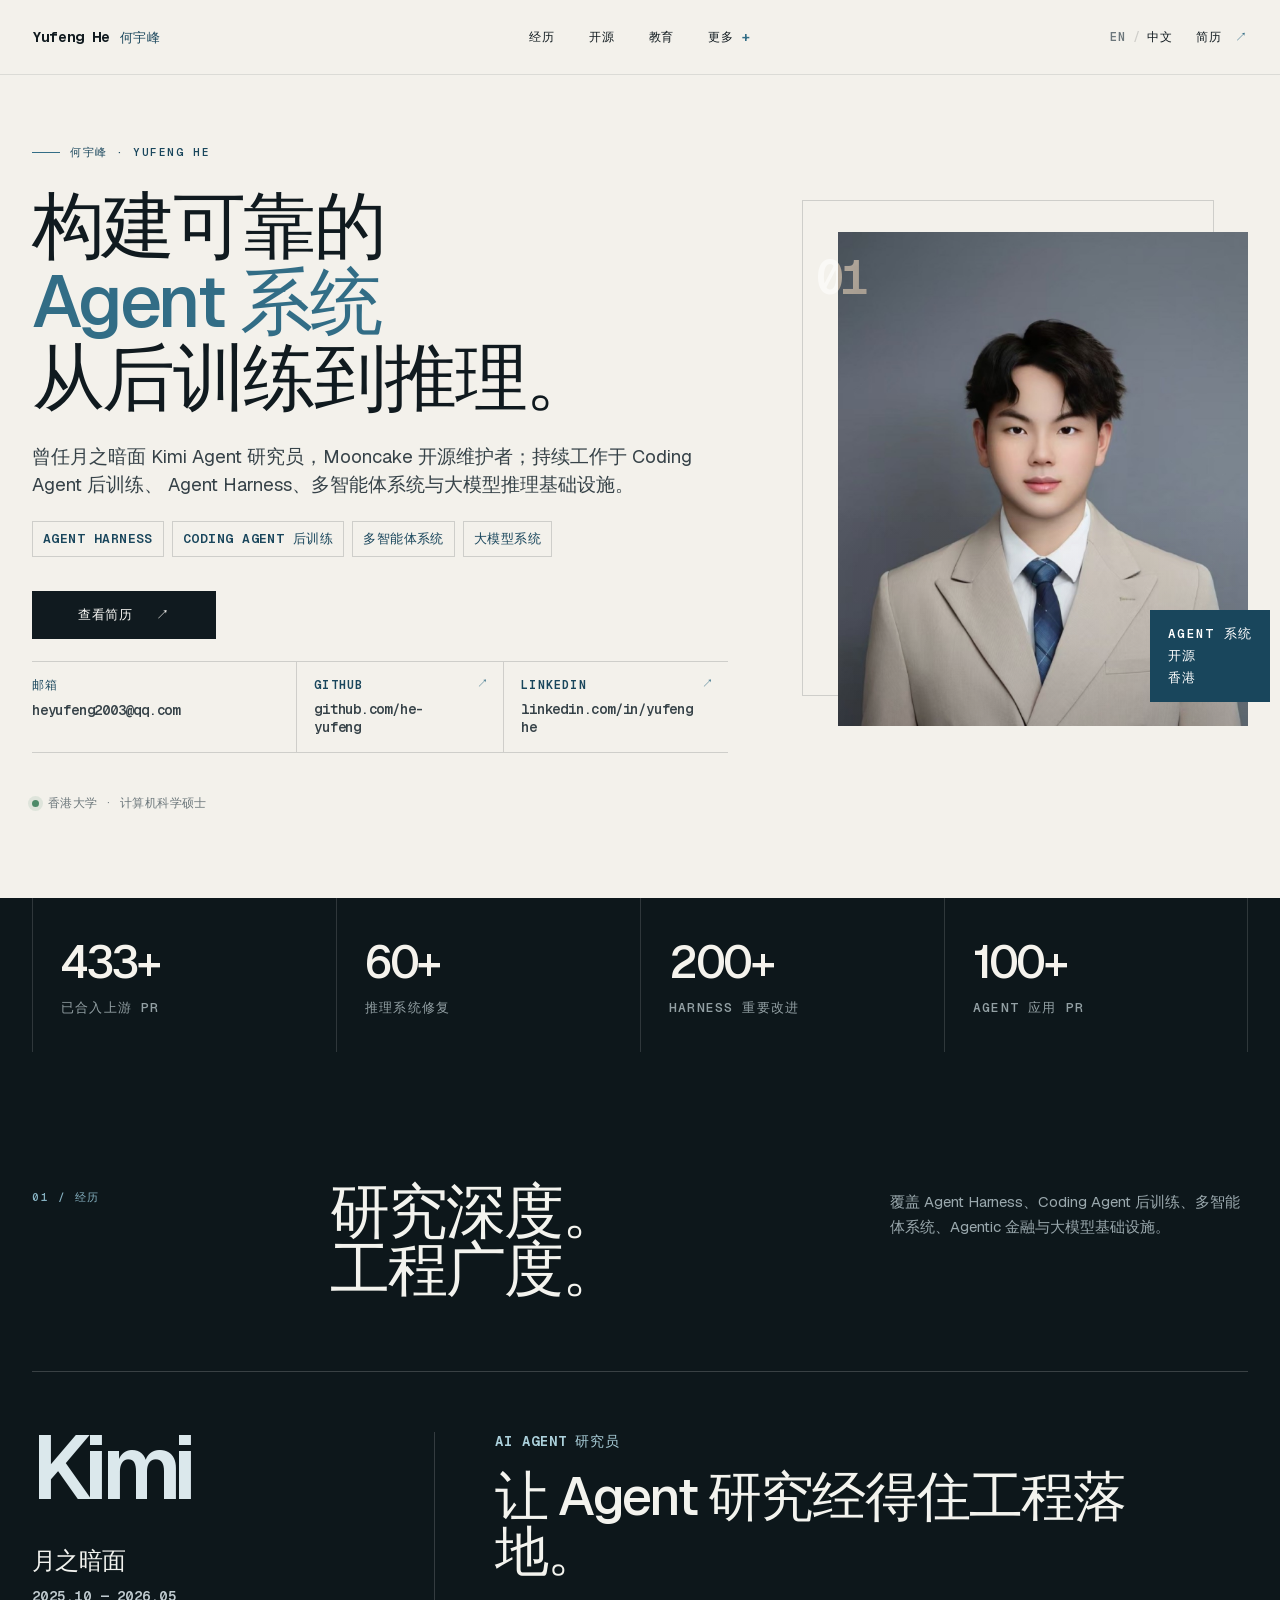
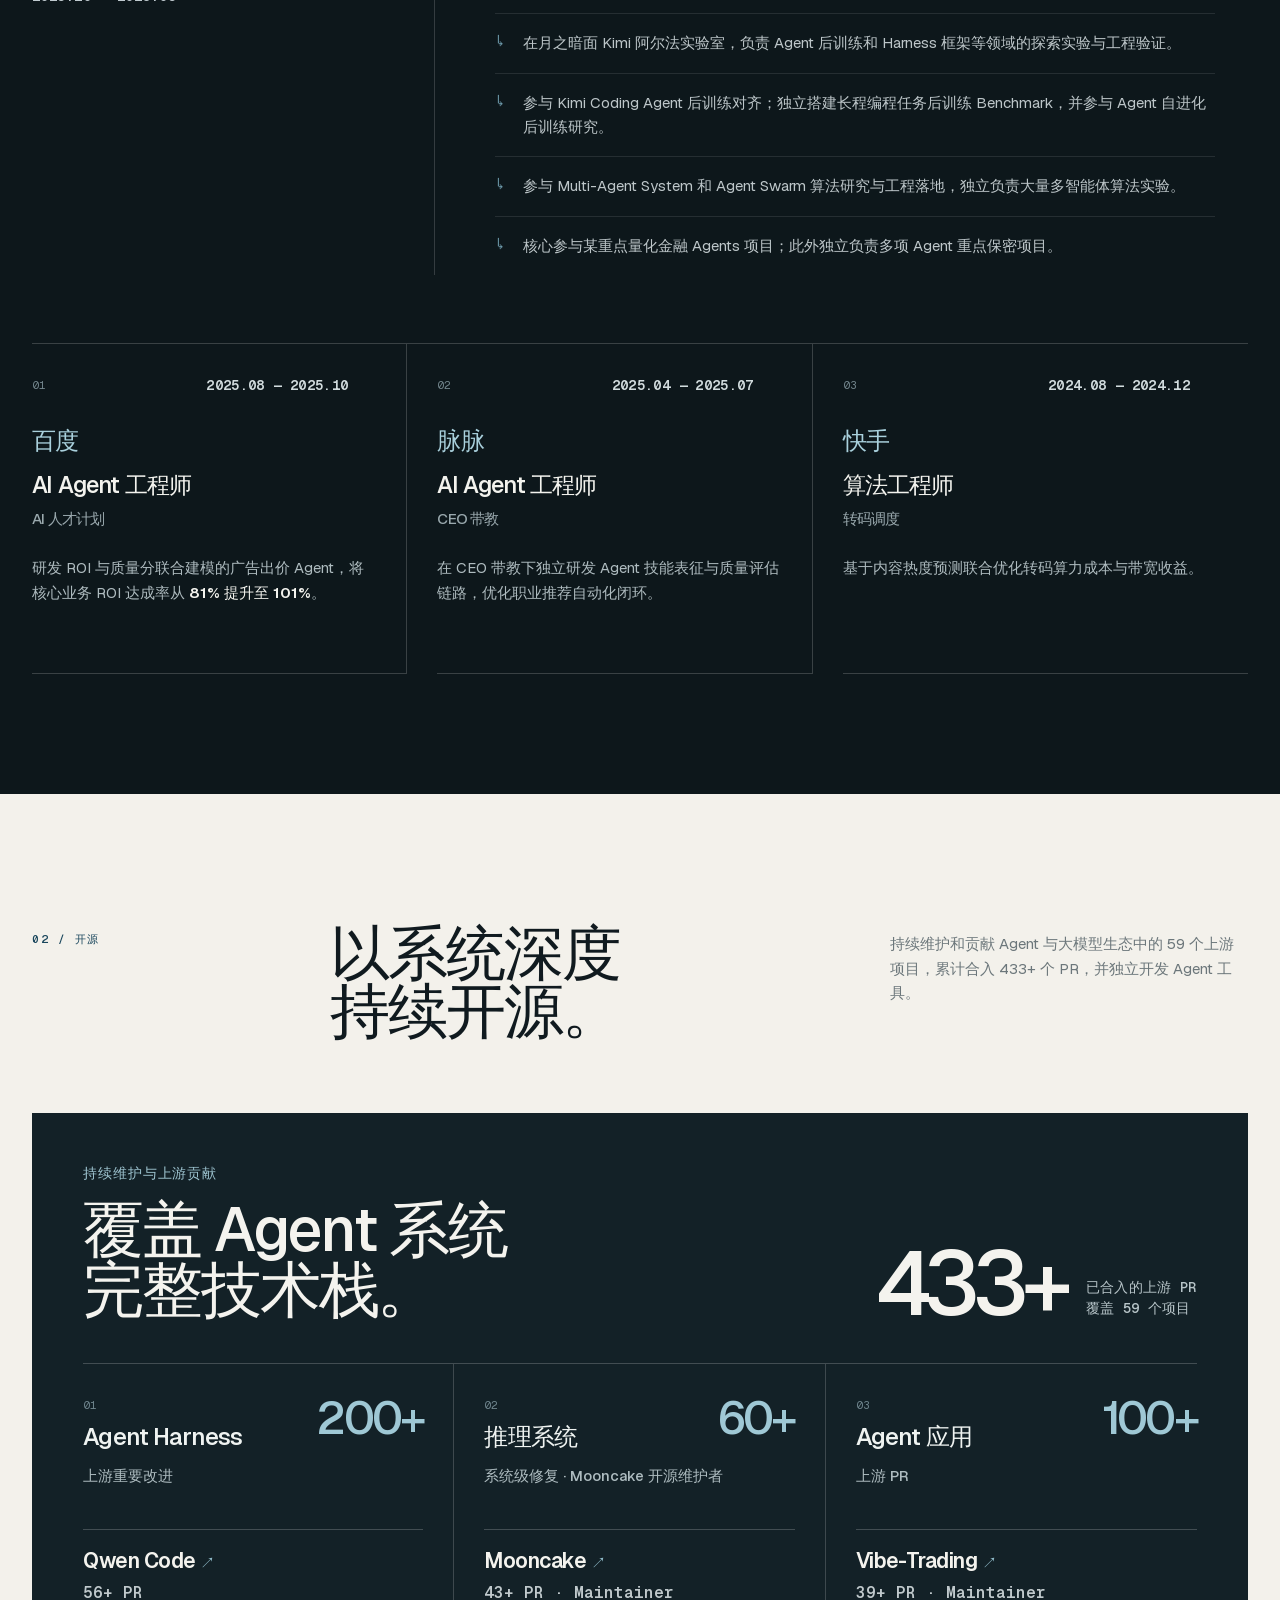
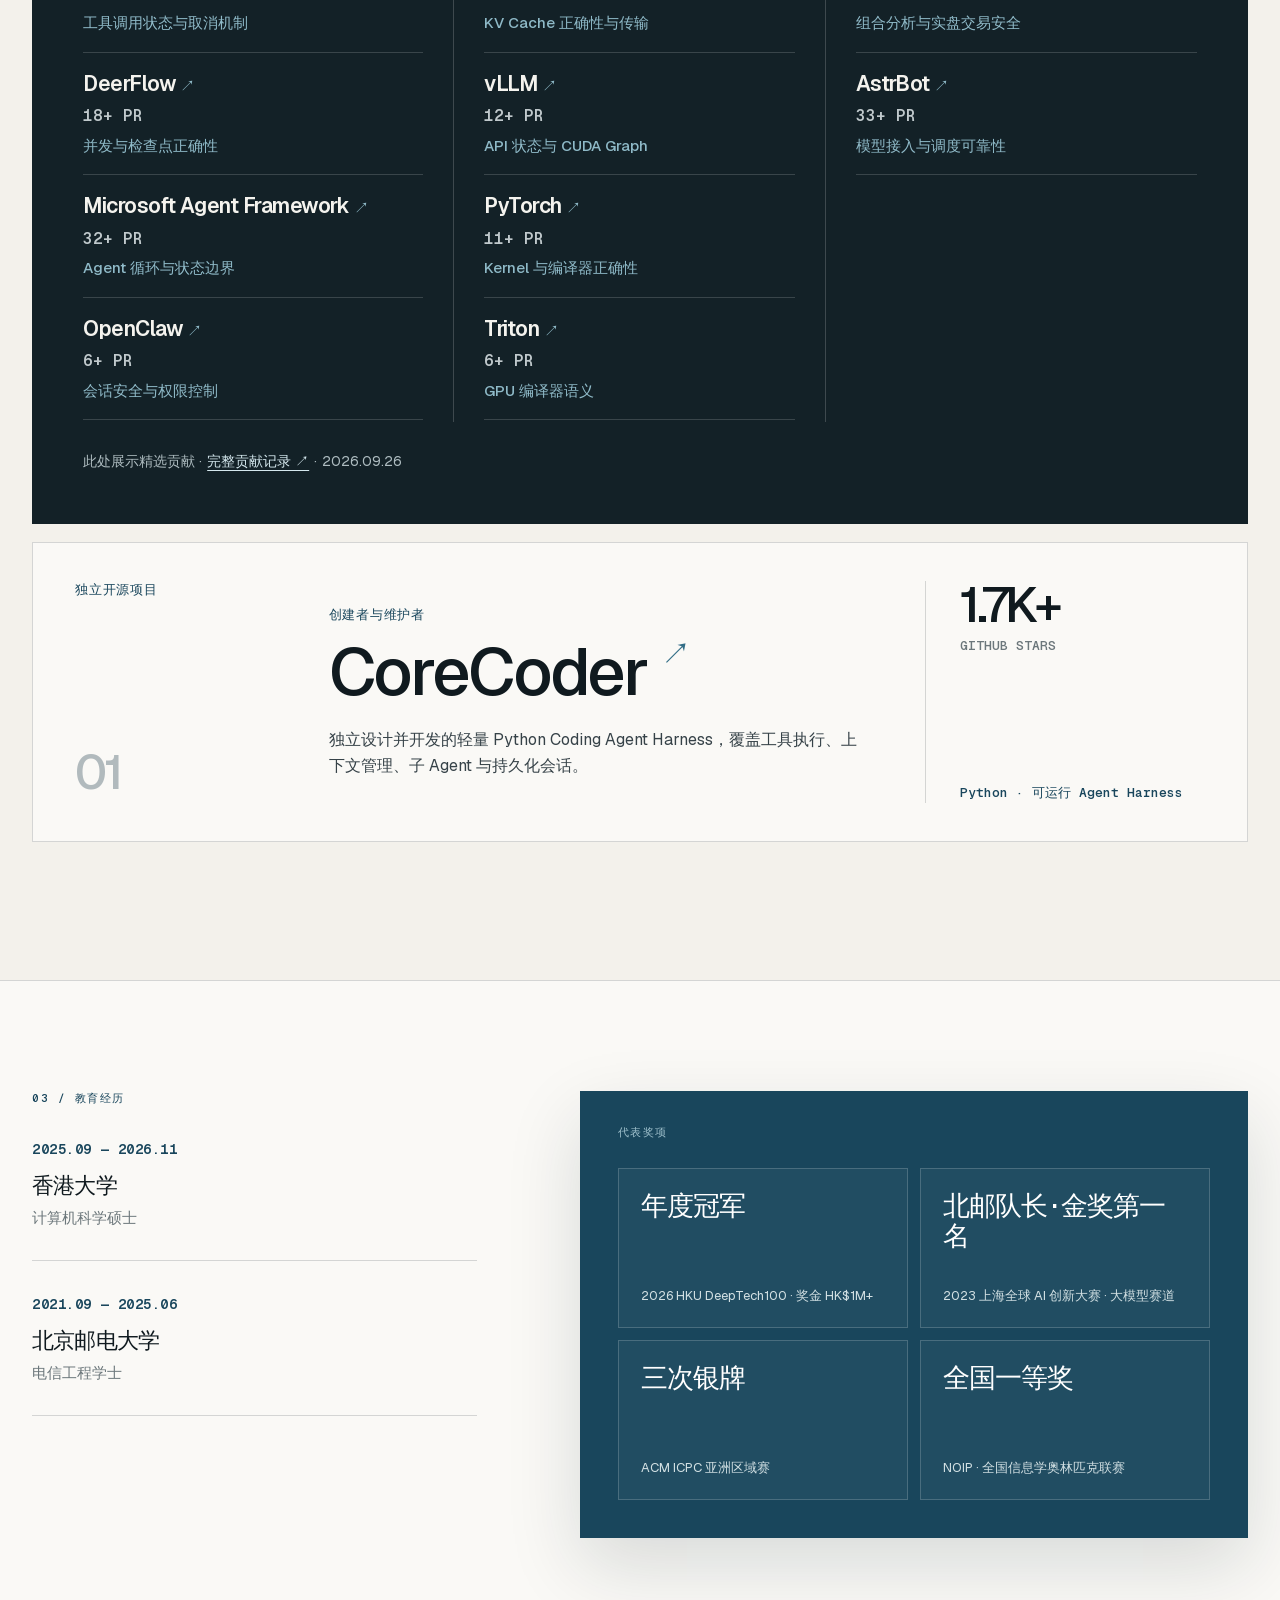
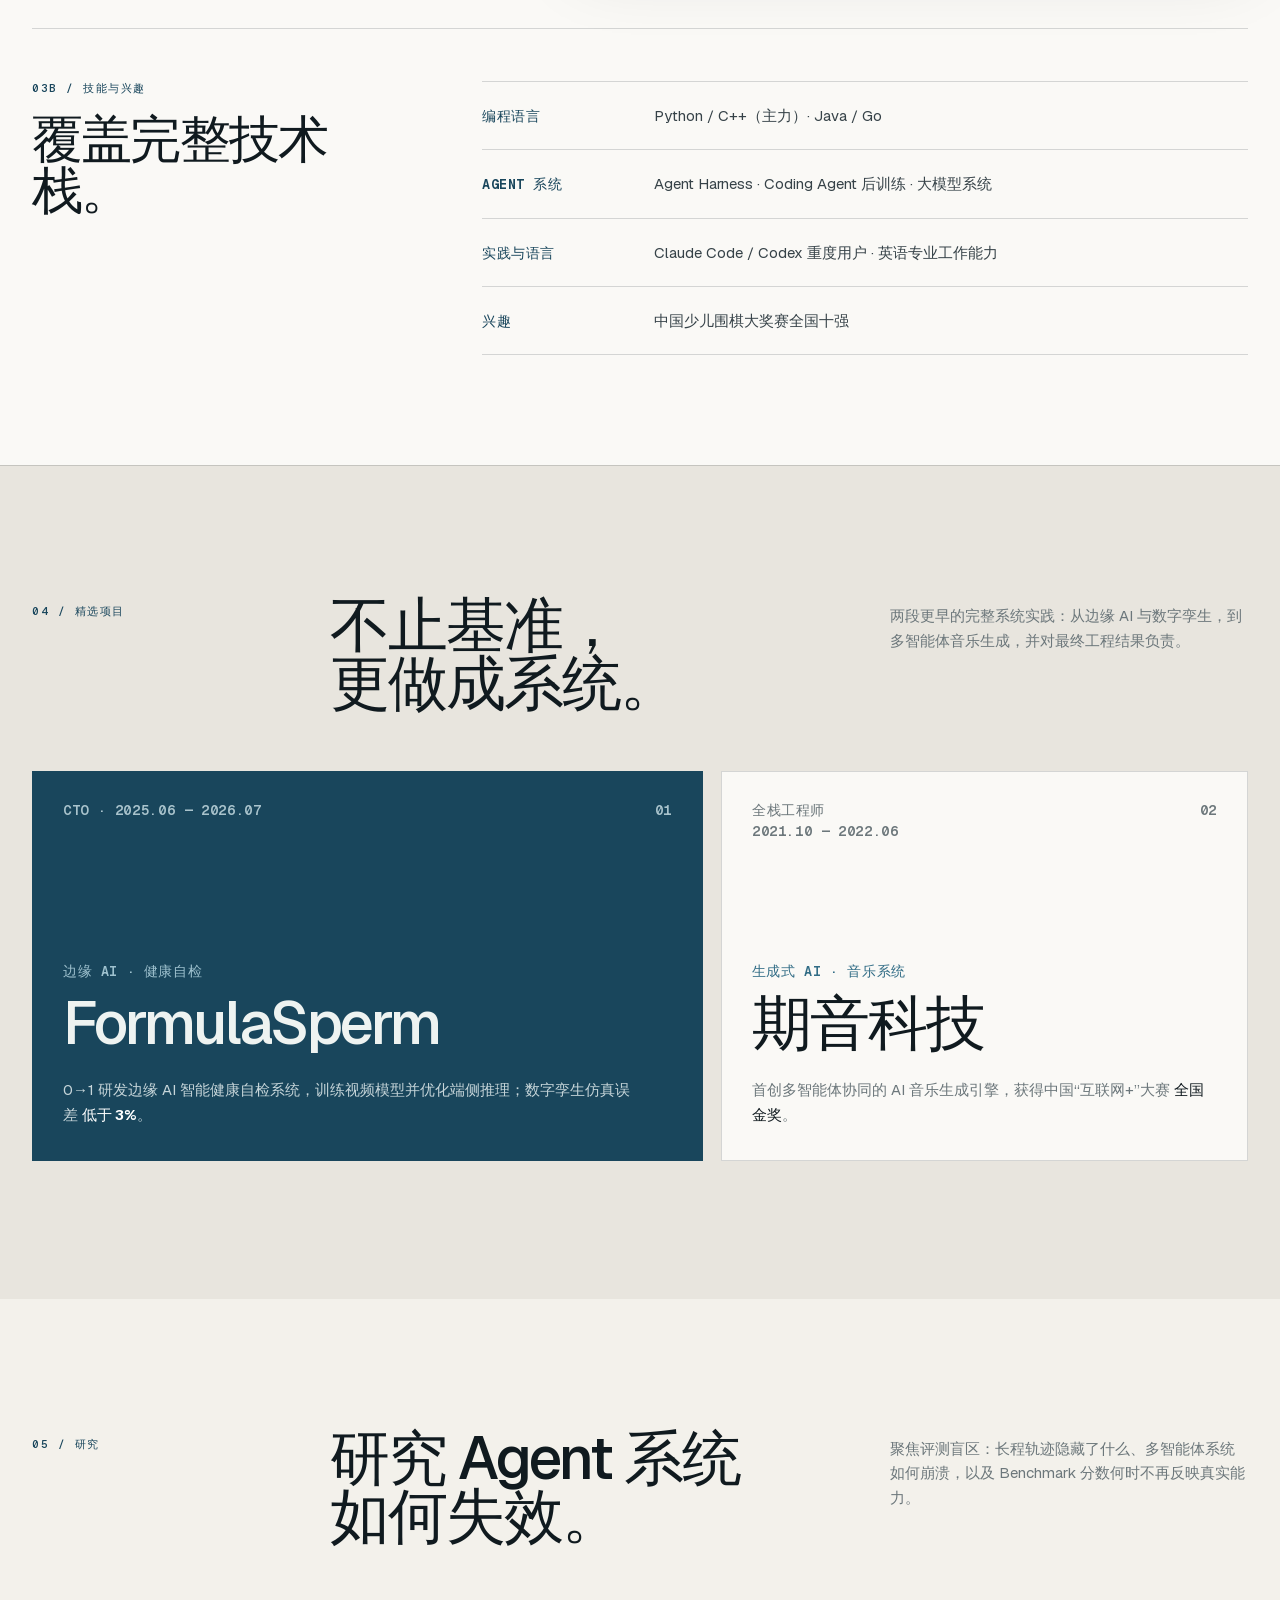
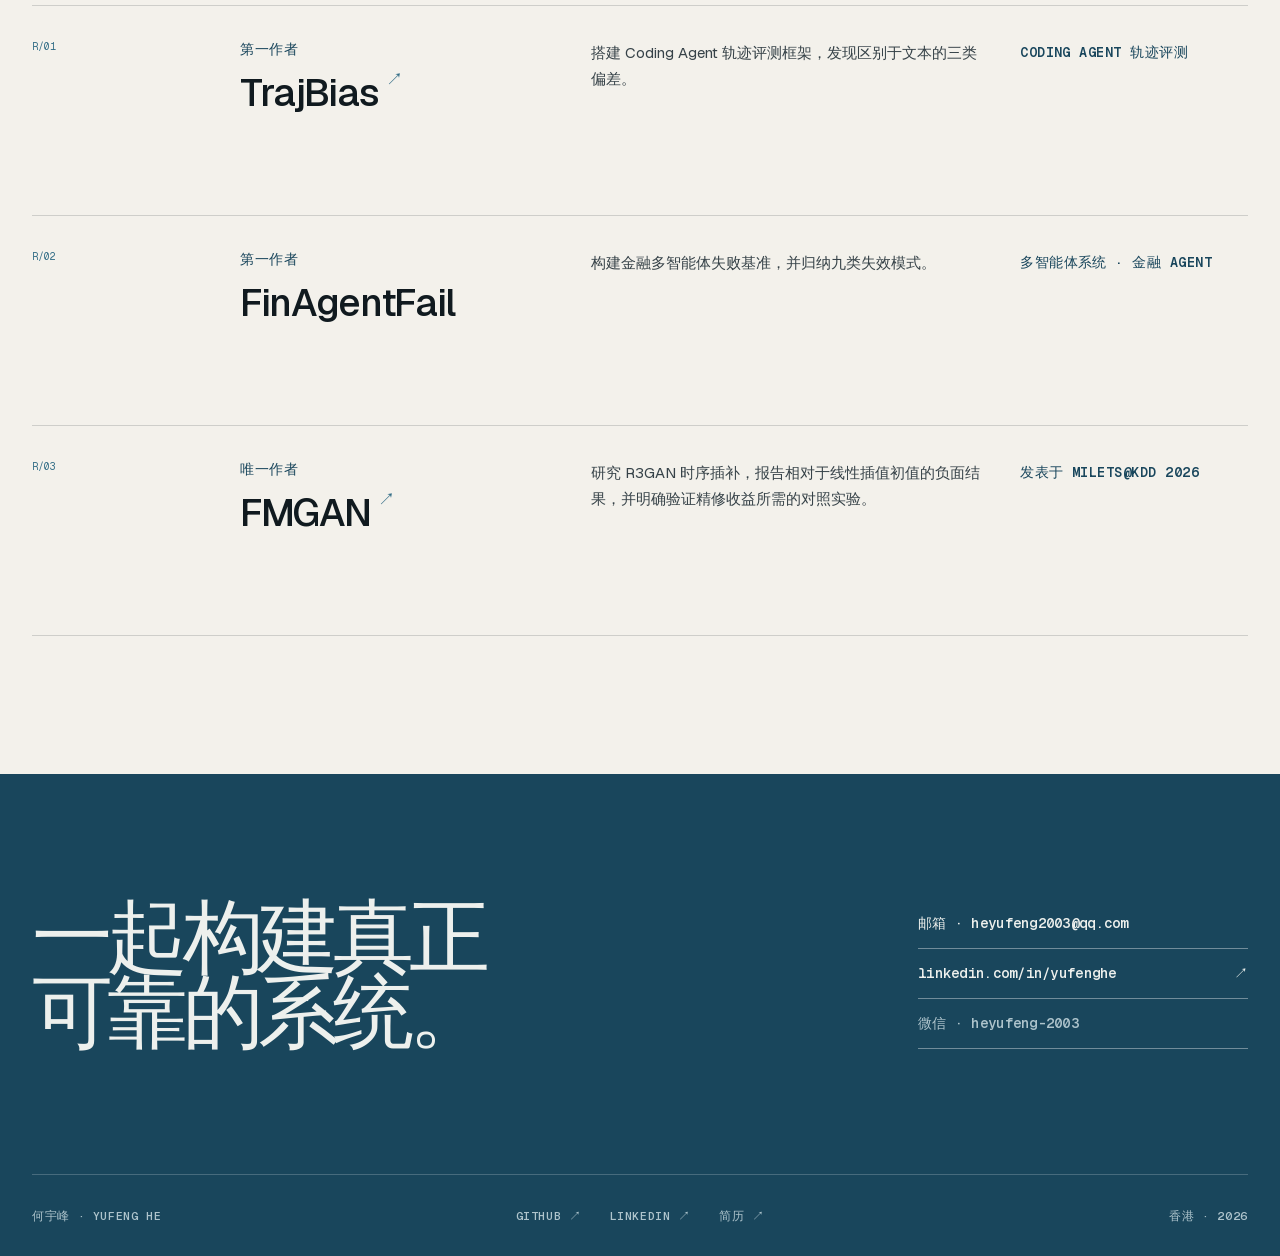
==== zh/index.html @ 755fd77e "Sync GitHub contributions and refresh bilingual resume" ====
<!doctype html>
<html lang="zh-CN">
<head>
  <meta charset="utf-8">
  <meta name="viewport" content="width=device-width, initial-scale=1">
  <title>何宇峰 — 从后训练到推理的 Agent 系统</title>
  <meta name="description" content="前月之暗面 Kimi 研究员，累计合入 433+ 项上游 PR，专注 Agent Harness、Coding Agent 后训练、多智能体与大模型推理。">
  <meta name="keywords" content="Yufeng He,何宇峰,AI Agent Systems,Coding Agent,LLM Infrastructure,Mooncake,vLLM,CoreCoder">
  <meta name="author" content="Yufeng He">
  <meta name="robots" content="index, follow">
  <link rel="canonical" href="https://heyufeng.me/zh/">
  <link rel="alternate" hreflang="en" href="https://heyufeng.me/">
  <link rel="alternate" hreflang="zh-CN" href="https://heyufeng.me/zh/">
  <link rel="alternate" hreflang="x-default" href="https://heyufeng.me/">
  <meta property="og:type" content="profile">
  <meta property="og:site_name" content="Yufeng He">
  <meta property="og:title" content="何宇峰 — 从后训练到推理的 Agent 系统">
  <meta property="og:description" content="前月之暗面 Kimi 研究员 · 累计合入 433+ 项上游 PR，覆盖 Agent 系统与大模型推理基础设施。">
  <meta property="og:url" content="https://heyufeng.me/zh/">
  <meta property="og:locale" content="zh_CN">
  <meta property="og:locale:alternate" content="en_US">
  <meta property="og:image" content="https://heyufeng.me/og-agent-systems.png">
  <meta property="og:image:type" content="image/png">
  <meta property="og:image:width" content="1200">
  <meta property="og:image:height" content="630">
  <meta property="og:image:alt" content="何宇峰 — 从后训练到推理的 Agent 系统">
  <meta name="twitter:card" content="summary_large_image">
  <meta name="twitter:title" content="何宇峰 — 从后训练到推理的 Agent 系统">
  <meta name="twitter:description" content="前月之暗面 Kimi 研究员 · 累计合入 433+ 项上游 PR，覆盖 Agent 系统与大模型推理基础设施。">
  <meta name="twitter:image" content="https://heyufeng.me/og-agent-systems.png">
  <meta name="twitter:image:alt" content="何宇峰 — 从后训练到推理的 Agent 系统">
  <link rel="icon" href="../favicon.jpg">
  <link rel="apple-touch-icon" href="../favicon.jpg">
  <link rel="stylesheet" href="../site.css?v=20260926-profile-v8">
</head>
<body><main lang="zh-CN"><script type="application/ld+json">{"@context":"https://schema.org","@type":"Person","name":"何宇峰","alternateName":"Yufeng He","url":"https://heyufeng.me/zh/","email":"heyufeng2003@qq.com","image":"https://heyufeng.me/yufeng-he.jpg","alumniOf":[{"@type":"CollegeOrUniversity","name":"北京邮电大学"},{"@type":"CollegeOrUniversity","name":"香港大学"}],"sameAs":["https://github.com/he-yufeng","https://www.linkedin.com/in/yufenghe/"]}</script><header class="site-header"><nav class="shell nav" aria-label="主导航"><a class="wordmark" href="#top" aria-label="何宇峰，返回首页"><span class="wordmark-en">Yufeng He</span><span class="wordmark-zh">何宇峰</span></a><div class="nav-links"><a href="#experience">经历</a><a href="#open-source">开源</a><a href="#education">教育</a><details class="nav-profile"><summary>更多 <span aria-hidden="true">+</span></summary><div class="nav-dropdown"><a href="#experience"><span>01</span>经历</a><a href="#open-source"><span>02</span>开源</a><a href="#education"><span>03</span>教育与奖项</a><a href="#projects"><span>04</span>精选项目</a><a href="#research"><span>05</span>研究</a><a href="#skills"><span>03B</span>技能与兴趣</a><a href="#contact"><span>—</span>联系方式</a></div></details></div><div class="nav-utilities"><div class="language-switcher" aria-label="语言"><a href="../">EN</a><span aria-hidden="true">/</span><a href="#top" aria-current="page">中文</a></div><a class="nav-resume" href="../Yufeng-He-Resume.pdf" target="_blank" rel="noreferrer">简历 <span aria-hidden="true">↗</span></a></div></nav></header><section class="hero shell" id="top"><div class="hero-copy"><p class="eyebrow"><span></span> 何宇峰 · Yufeng He</p><h1>构建可靠的<span>Agent 系统</span>从后训练到推理。</h1><p class="hero-lede">曾任月之暗面 Kimi Agent 研究员，Mooncake 开源维护者；持续工作于 Coding Agent 后训练、 Agent Harness、多智能体系统与大模型推理基础设施。</p><div class="hero-focus" aria-label="主要方向"><span>Agent Harness</span><span>Coding Agent 后训练</span><span>多智能体系统</span><span>大模型系统</span></div><div class="hero-actions"><a class="button button-primary button-resume" href="../Yufeng-He-Resume.pdf" target="_blank" rel="noreferrer">查看简历 <span>↗</span></a></div><div class="hero-contacts" aria-label="联系方式"><div class="hero-contact hero-contact-email"><span>邮箱</span><strong>heyufeng2003@qq.com</strong></div><a class="hero-contact" href="https://github.com/he-yufeng" target="_blank" rel="noreferrer"><span>GitHub</span><strong>github.com/he-yufeng</strong><i aria-hidden="true">↗</i></a><a class="hero-contact" href="https://www.linkedin.com/in/yufenghe/" target="_blank" rel="noreferrer"><span>LinkedIn</span><strong>linkedin.com/in/yufenghe</strong><i aria-hidden="true">↗</i></a></div><div class="hero-note"><span class="status-dot"></span>香港大学 · 计算机科学硕士</div></div><div class="portrait-stage" aria-label="何宇峰肖像"><div class="portrait-frame"><img src="../yufeng-he.jpg" alt="何宇峰" fetchPriority="high"/></div><div class="portrait-index" aria-hidden="true">01</div><div class="portrait-caption"><span>Agent 系统</span><span>开源</span><span>香港</span></div></div></section><section class="signal-strip" aria-label="代表性数据"><div class="shell signal-grid"><div class="signal"><strong>433+</strong><span>已合入上游 PR</span></div><div class="signal"><strong>60+</strong><span>推理系统修复</span></div><div class="signal"><strong>200+</strong><span>Harness 重要改进</span></div><div class="signal"><strong>100+</strong><span>Agent 应用 PR</span></div></div></section><section class="section shell opensource-section"><div class="section-heading" id="open-source"><p class="section-index">02 / 开源</p><h2>以系统深度<br/>持续开源。</h2><p>持续维护和贡献 Agent 与大模型生态中的 59 个上游项目，累计合入 433+ 个 PR，并独立开发 Agent 工具。</p></div><div class="opensource-stack"><article class="opensource-record"><header class="opensource-record-head"><div><p class="opensource-kicker">持续维护与上游贡献</p><h3>覆盖 Agent 系统<br/>完整技术栈。</h3></div><div class="opensource-total"><strong>433+</strong><span>已合入的上游 PR<br/>覆盖 59 个项目</span></div></header><div class="contribution-tracks"><section class="contribution-track" aria-labelledby="agent-infra-title-zh"><div class="track-heading"><div><span>01</span><h4 id="agent-infra-title-zh">Agent Harness</h4></div><strong>200+</strong></div><p class="track-context">上游重要改进</p><div class="track-list" aria-label="Agent Harness 贡献"><div class="track-row"><a href="https://github.com/QwenLM/qwen-code/pulls?q=is%3Apr+author%3Ahe-yufeng" target="_blank" rel="noreferrer">Qwen Code<!-- --> <span>↗</span></a><span>56+ PR</span><strong>工具调用状态与取消机制</strong></div><div class="track-row"><a href="https://github.com/bytedance/deer-flow/pulls?q=is%3Apr+author%3Ahe-yufeng" target="_blank" rel="noreferrer">DeerFlow<!-- --> <span>↗</span></a><span>18+ PR</span><strong>并发与检查点正确性</strong></div><div class="track-row"><a href="https://github.com/microsoft/agent-framework/pulls?q=is%3Apr+author%3Ahe-yufeng" target="_blank" rel="noreferrer">Microsoft Agent Framework<!-- --> <span>↗</span></a><span>32+ PR</span><strong>Agent 循环与状态边界</strong></div><div class="track-row"><a href="https://github.com/openclaw/openclaw/pulls?q=is%3Apr+author%3Ahe-yufeng" target="_blank" rel="noreferrer">OpenClaw<!-- --> <span>↗</span></a><span>6+ PR</span><strong>会话安全与权限控制</strong></div></div></section><section class="contribution-track" aria-labelledby="inference-title-zh"><div class="track-heading"><div><span>02</span><h4 id="inference-title-zh">推理系统</h4></div><strong>60+</strong></div><p class="track-context">系统级修复 · Mooncake 开源维护者</p><div class="track-list" aria-label="推理系统贡献"><div class="track-row"><a href="https://github.com/kvcache-ai/Mooncake/pulls?q=is%3Apr+author%3Ahe-yufeng" target="_blank" rel="noreferrer">Mooncake<!-- --> <span>↗</span></a><span>43+ PR · Maintainer</span><strong>KV Cache 正确性与传输</strong></div><div class="track-row"><a href="https://github.com/vllm-project/vllm/pulls?q=is%3Apr+author%3Ahe-yufeng" target="_blank" rel="noreferrer">vLLM<!-- --> <span>↗</span></a><span>12+ PR</span><strong>API 状态与 CUDA Graph</strong></div><div class="track-row"><a href="https://github.com/pytorch/pytorch/commits/main/?author=he-yufeng" target="_blank" rel="noreferrer">PyTorch<!-- --> <span>↗</span></a><span>11+ PR</span><strong>Kernel 与编译器正确性</strong></div><div class="track-row"><a href="https://github.com/triton-lang/triton/pulls?q=is%3Apr+author%3Ahe-yufeng" target="_blank" rel="noreferrer">Triton<!-- --> <span>↗</span></a><span>6+ PR</span><strong>GPU 编译器语义</strong></div></div></section><section class="contribution-track" aria-labelledby="agent-apps-title-zh"><div class="track-heading"><div><span>03</span><h4 id="agent-apps-title-zh">Agent 应用</h4></div><strong>100+</strong></div><p class="track-context">上游 PR</p><div class="track-list" aria-label="Agent 应用贡献"><div class="track-row"><a href="https://github.com/HKUDS/Vibe-Trading" target="_blank" rel="noreferrer">Vibe-Trading<!-- --> <span>↗</span></a><span>39+ PR · Maintainer</span><strong>组合分析与实盘交易安全</strong></div><div class="track-row"><a href="https://github.com/AstrBotDevs/AstrBot/pulls?q=is%3Apr+author%3Ahe-yufeng" target="_blank" rel="noreferrer">AstrBot<!-- --> <span>↗</span></a><span>33+ PR</span><strong>模型接入与调度可靠性</strong></div></div></section></div><p class="opensource-source">此处展示精选贡献 · <a href="https://github.com/he-yufeng#open-source-contributions" target="_blank" rel="noreferrer">完整贡献记录 ↗</a> · <time dateTime="2026-09-26">2026.09.26</time></p></article><article class="owned-project"><div class="owned-project-index"><span>独立开源项目</span><strong>01</strong></div><div class="owned-project-copy"><p>创建者与维护者</p><h3><a href="https://github.com/he-yufeng/CoreCoder" target="_blank" rel="noreferrer">CoreCoder <span>↗</span></a></h3><p>独立设计并开发的轻量 Python Coding Agent Harness，覆盖工具执行、上下文管理、子 Agent 与持久化会话。</p></div><div class="owned-project-meta"><div><strong>1.7K+</strong><span>GitHub Stars</span></div><p>Python · 可运行 Agent Harness</p></div></article></div></section><section class="experience-section"><div class="shell section experience-inner" id="experience"><div class="section-heading section-heading-light"><p class="section-index">01 / 经历</p><h2>研究深度。<br/>工程广度。</h2><p>覆盖 Agent Harness、Coding Agent 后训练、多智能体系统、Agentic 金融与大模型基础设施。</p></div><article class="experience-feature"><div class="experience-identity"><p class="company-mark">Kimi</p><div class="experience-brand"><span>月之暗面</span><time>2025.10 — 2026.05</time></div></div><div class="experience-content"><p class="role-label">AI Agent 研究员</p><h3>让 Agent 研究经得住工程落地。</h3><ul><li>在月之暗面 Kimi 阿尔法实验室，负责 Agent 后训练和 Harness 框架等领域的探索实验与工程验证。</li><li>参与 Kimi Coding Agent 后训练对齐；独立搭建长程编程任务后训练 Benchmark，并参与 Agent 自进化后训练研究。</li><li>参与 Multi-Agent System 和 Agent Swarm 算法研究与工程落地，独立负责大量多智能体算法实验。</li><li>核心参与某重点量化金融 Agents 项目；此外独立负责多项 Agent 重点保密项目。</li></ul></div></article><div class="experience-list"><article><div class="entry-topline"><span>01</span><time>2025.08 — 2025.10</time></div><p class="entry-company">百度</p><h3>AI Agent 工程师<br/><span>AI 人才计划</span></h3><p>研发 ROI 与质量分联合建模的广告出价 Agent，将核心业务 ROI 达成率从 <strong>81% 提升至 101%</strong>。</p></article><article><div class="entry-topline"><span>02</span><time>2025.04 — 2025.07</time></div><p class="entry-company">脉脉</p><h3>AI Agent 工程师<br/><span>CEO 带教</span></h3><p>在 CEO 带教下独立研发 Agent 技能表征与质量评估链路，优化职业推荐自动化闭环。</p></article><article><div class="entry-topline"><span>03</span><time>2024.08 — 2024.12</time></div><p class="entry-company">快手</p><h3>算法工程师<br/><span>转码调度</span></h3><p>基于内容热度预测联合优化转码算力成本与带宽收益。</p></article></div></div></section><section class="section shell research-section"><div class="section-heading research-heading" id="research"><p class="section-index">05 / 研究</p><h2>研究 Agent 系统<br/>如何失效。</h2><p>聚焦评测盲区：长程轨迹隐藏了什么、多智能体系统如何崩溃，以及 Benchmark 分数何时不再反映真实能力。</p></div><div class="research-list"><article><div class="research-index">R/01</div><div><p class="research-role">第一作者</p><h3><a href="https://github.com/he-yufeng/TrajBias" target="_blank" rel="noreferrer">TrajBias<!-- --> <span>↗</span></a></h3></div><p class="research-copy">搭建 Coding Agent 轨迹评测框架，发现区别于文本的三类偏差。</p><p class="research-meta">Coding Agent 轨迹评测</p></article><article><div class="research-index">R/02</div><div><p class="research-role">第一作者</p><h3>FinAgentFail</h3></div><p class="research-copy">构建金融多智能体失败基准，并归纳九类失效模式。</p><p class="research-meta">多智能体系统 · 金融 Agent</p></article><article><div class="research-index">R/03</div><div><p class="research-role">唯一作者</p><h3><a href="https://github.com/he-yufeng/adversarial-refinement-imputation" target="_blank" rel="noreferrer">FMGAN<!-- --> <span>↗</span></a></h3></div><p class="research-copy">研究 R3GAN 时序插补，报告相对于线性插值初值的负面结果，并明确验证精修收益所需的对照实验。</p><p class="research-meta">发表于 MiLeTS@KDD 2026</p></article></div></section><section class="venture-section"><div class="shell section" id="projects"><div class="section-heading venture-heading"><p class="section-index">04 / 精选项目</p><h2>不止基准，<br/>更做成系统。</h2><p>两段更早的完整系统实践：从边缘 AI 与数字孪生，到多智能体音乐生成，并对最终工程结果负责。</p></div><div class="venture-grid"><article class="venture-card venture-card-primary"><div class="venture-topline"><span>CTO · 2025.06 — 2026.07</span><span>01</span></div><div><p>边缘 AI · 健康自检</p><h3>FormulaSperm</h3><p>0→1 研发边缘 AI 智能健康自检系统，训练视频模型并优化端侧推理；数字孪生仿真误差 <strong>低于 3%</strong>。</p></div></article><article class="venture-card"><div class="venture-topline"><span>全栈工程师<br/>2021.10 — 2022.06</span><span>02</span></div><div><p>生成式 AI · 音乐系统</p><h3>期音科技</h3><p>首创多智能体协同的 AI 音乐生成引擎，获得中国“互联网+”大赛 <strong>全国金奖</strong>。</p></div></article></div></div></section><section class="credentials-section"><div class="shell credentials-grid" id="education"><div><p class="section-index">03 / 教育经历</p><div class="education-entry"><span>2025.09 — 2026.11</span><h3>香港大学</h3><p>计算机科学硕士</p></div><div class="education-entry"><span>2021.09 — 2025.06</span><h3>北京邮电大学</h3><p>电信工程学士</p></div></div><div class="honors-column"><p class="section-index">代表奖项</p><ul><li><strong>年度冠军</strong><span>2026 HKU DeepTech100 · 奖金 HK$1M+</span></li><li><strong>北邮队长 · 金奖第一名</strong><span>2023 上海全球 AI 创新大赛 · 大模型赛道</span></li><li><strong>三次银牌</strong><span>ACM ICPC 亚洲区域赛</span></li><li><strong>全国一等奖</strong><span>NOIP · 全国信息学奥林匹克联赛</span></li></ul></div></div><div class="shell skills-panel" id="skills"><div class="skills-intro"><p class="section-index">03B / 技能与兴趣</p><h3>覆盖完整技术栈。</h3></div><div class="skills-groups"><div><span>编程语言</span><p>Python / C++（主力）· Java / Go</p></div><div><span>Agent 系统</span><p>Agent Harness · Coding Agent 后训练 · 大模型系统</p></div><div><span>实践与语言</span><p>Claude Code / Codex 重度用户 · 英语专业工作能力</p></div><div><span>兴趣</span><p>中国少儿围棋大奖赛全国十强</p></div></div></div></section><footer class="footer"><div class="shell footer-top" id="contact"><p>一起构建真正<br/>可靠的系统。</p><div class="footer-contact"><span class="footer-email">邮箱 · heyufeng2003@qq.com</span><a href="https://www.linkedin.com/in/yufenghe/" target="_blank" rel="noreferrer">linkedin.com/in/yufenghe <span>↗</span></a><span>微信 · heyufeng-2003</span></div></div><div class="shell footer-bottom"><span>何宇峰 · Yufeng He</span><div><a href="https://github.com/he-yufeng" target="_blank" rel="noreferrer">GitHub ↗</a><a href="https://www.linkedin.com/in/yufenghe/" target="_blank" rel="noreferrer">LinkedIn ↗</a><a href="../Yufeng-He-Resume.pdf" target="_blank" rel="noreferrer">简历 ↗</a></div><span>香港 · 2026</span></div></footer></main></body>
</html>
---- site.css ----
@font-face { font-family: "Geist"; src: url("./fonts/geist.woff2") format("woff2"); font-style: normal; font-weight: 100 900; font-display: swap; }
@font-face { font-family: "Geist Mono"; src: url("./fonts/geist-mono.woff2") format("woff2"); font-style: normal; font-weight: 100 900; font-display: swap; }
:root { --font-geist-sans: "Geist"; --font-geist-mono: "Geist Mono"; }
:root {
  --paper: #f3f1eb;
  --paper-bright: #faf9f6;
  --ink: #101a1f;
  --ink-soft: #364248;
  --muted: #6c777b;
  --line: rgba(16, 26, 31, 0.16);
  --blue: #326d86;
  --blue-deep: #19465c;
  --night: #0d171b;
  --night-soft: #132127;
}

* { box-sizing: border-box; }
html { scroll-behavior: smooth; scroll-padding-top: 84px; background: var(--paper); }
body {
  margin: 0;
  background: var(--paper);
  color: var(--ink);
  font-family: var(--font-geist-sans), "Avenir Next", "Helvetica Neue", "PingFang SC", "Microsoft YaHei", Arial, sans-serif;
  font-synthesis: none;
  text-rendering: optimizeLegibility;
}
::selection { color: #fff; background: var(--blue); }
a { color: inherit; text-decoration: none; }
main { display: flex; flex-direction: column; }
main > .site-header { order: 0; }
main > .hero { order: 1; }
main > .signal-strip { order: 2; }
main > .experience-section { order: 3; }
main > .opensource-section { order: 4; }
main > .credentials-section { order: 5; }
main > .venture-section { order: 6; }
main > .research-section { order: 7; }
main > .footer { order: 8; }
main[lang="zh-CN"] h1,
main[lang="zh-CN"] h2,
main[lang="zh-CN"] h3 { letter-spacing: -0.035em; }
main[lang="zh-CN"] .hero h1 { line-height: 1.04; }
.shell { width: min(1240px, calc(100% - 64px)); margin-inline: auto; }

.site-header {
  position: sticky;
  top: 0;
  z-index: 100;
  border-bottom: 1px solid rgba(16, 26, 31, 0.1);
  background: rgba(243, 241, 235, 0.88);
  backdrop-filter: blur(18px);
}
.nav { height: 74px; display: grid; grid-template-columns: 1fr auto 1fr; align-items: center; }
.wordmark {
  width: fit-content;
  display: flex;
  align-items: baseline;
  gap: 10px;
  white-space: nowrap;
  font-family: var(--font-geist-mono), monospace;
  font-size: 15px;
  font-weight: 650;
  letter-spacing: -0.025em;
}
.wordmark-zh { color: var(--blue-deep); font-size: 0.88em; letter-spacing: 0.04em; }
.nav-links { display: flex; gap: 34px; }
.nav-links > a, .nav-profile summary, .nav-resume {
  position: relative;
  font-family: var(--font-geist-mono), monospace;
  font-size: 12px;
  font-weight: 560;
  letter-spacing: 0.08em;
  text-transform: uppercase;
}
.nav-links > a::after, .nav-profile summary::after, .nav-resume::after {
  position: absolute;
  right: 0;
  bottom: -7px;
  left: 0;
  height: 1px;
  content: "";
  background: var(--ink);
  transform: scaleX(0);
  transform-origin: right;
  transition: transform 220ms ease;
}
.nav-links > a:hover::after, .nav-profile summary:hover::after, .nav-resume:hover::after { transform: scaleX(1); transform-origin: left; }
.nav-profile { position: relative; }
.nav-profile summary { display: flex; align-items: center; gap: 8px; cursor: pointer; list-style: none; }
.nav-profile summary::-webkit-details-marker { display: none; }
.nav-profile summary span { color: var(--blue); font-size: 14px; line-height: 1; transition: transform 180ms ease; }
.nav-profile[open] summary span { transform: rotate(45deg); }
.nav-dropdown {
  position: absolute;
  top: 34px;
  right: -20px;
  width: 252px;
  padding: 8px;
  border: 1px solid var(--line);
  background: rgba(250, 249, 246, 0.98);
  box-shadow: 0 24px 60px rgba(13, 23, 27, 0.14);
}
.nav-dropdown a {
  display: grid;
  grid-template-columns: 28px 1fr;
  gap: 10px;
  padding: 13px 12px;
  color: var(--ink-soft);
  border-bottom: 1px solid var(--line);
  font-family: var(--font-geist-mono), monospace;
  font-size: 12px;
  letter-spacing: 0.04em;
  text-transform: none;
  transition: color 160ms ease, background 160ms ease, padding 160ms ease;
}
.nav-dropdown a:last-child { border-bottom: 0; }
.nav-dropdown a:hover { padding-left: 16px; color: var(--ink); background: rgba(50, 109, 134, 0.07); }
.nav-dropdown a span { color: var(--blue); font-size: 8px; }
.nav-utilities { justify-self: end; display: flex; align-items: center; gap: 24px; }
.language-switcher { display: flex; align-items: center; gap: 7px; font-family: var(--font-geist-mono), monospace; font-size: 12px; font-weight: 560; letter-spacing: 0.045em; }
.language-switcher a { color: var(--muted); transition: color 160ms ease; }
.language-switcher a:hover, .language-switcher a[aria-current="page"] { color: var(--ink); }
.language-switcher a[aria-current="page"] { font-weight: 650; }
.language-switcher > span { color: var(--line); }
.nav-resume { justify-self: end; }
.nav-resume span { margin-left: 5px; color: var(--blue); }

.hero {
  min-height: min(780px, calc(100vh - 74px));
  display: grid;
  grid-template-columns: minmax(0, 1.25fr) minmax(340px, 0.75fr);
  align-items: center;
  gap: clamp(50px, 8vw, 128px);
  padding-block: 70px 86px;
}
.hero-copy { max-width: 790px; }
.eyebrow, .section-index {
  margin: 0;
  color: var(--blue-deep);
  font-family: var(--font-geist-mono), monospace;
  font-size: 11px;
  font-weight: 550;
  letter-spacing: 0.14em;
  text-transform: uppercase;
}
.eyebrow { display: flex; align-items: center; gap: 10px; }
.eyebrow > span { width: 28px; height: 1px; background: var(--blue); }
.hero h1 {
  max-width: 800px;
  margin: 28px 0 26px;
  font-size: clamp(48px, 5.7vw, 80px);
  font-weight: 520;
  letter-spacing: -0.066em;
  line-height: 0.98;
}
.hero h1 span { display: block; color: var(--blue); }
.hero-lede {
  max-width: 680px;
  margin: 0;
  color: var(--ink-soft);
  font-size: clamp(17px, 1.45vw, 20px);
  line-height: 1.55;
}
.hero-focus { display: flex; flex-wrap: wrap; gap: 8px; margin-top: 22px; }
.hero-focus span { padding: 8px 10px; border: 1px solid var(--line); color: var(--blue-deep); font-family: var(--font-geist-mono), monospace; font-size: 13px; font-weight: 590; letter-spacing: 0.035em; text-transform: uppercase; }
.hero-actions { display: flex; flex-wrap: wrap; gap: 12px; margin-top: 34px; }
.button {
  min-height: 48px;
  display: inline-flex;
  align-items: center;
  justify-content: center;
  gap: 24px;
  padding: 0 19px;
  border: 1px solid var(--ink);
  font-family: var(--font-geist-mono), monospace;
  font-size: 13px;
  font-weight: 550;
  letter-spacing: 0.05em;
  transition: background 180ms ease, color 180ms ease, transform 180ms ease;
}
.button:hover { transform: translateY(-2px); }
.button-primary { color: var(--paper-bright); background: var(--ink); }
.button-primary:hover { background: var(--blue-deep); }
.button-secondary:hover { color: var(--paper-bright); background: var(--ink); }
.button-resume { min-width: 184px; padding-inline: 23px; }
.hero-contacts {
  max-width: 760px;
  display: grid;
  grid-template-columns: minmax(0, 1.28fr) minmax(0, 1fr) minmax(0, 1.08fr);
  margin-top: 22px;
  border-top: 1px solid var(--line);
  border-bottom: 1px solid var(--line);
}
.hero-contact {
  position: relative;
  min-width: 0;
  display: flex;
  flex-direction: column;
  gap: 7px;
  padding: 15px 34px 16px 17px;
  border-right: 1px solid var(--line);
  transition: color 160ms ease, background 160ms ease;
}
.hero-contact:first-child { padding-left: 0; }
.hero-contact:last-child { border-right: 0; }
.hero-contact > span {
  color: var(--blue-deep);
  font-family: var(--font-geist-mono), monospace;
  font-size: 12px;
  font-weight: 600;
  letter-spacing: 0.1em;
  text-transform: uppercase;
}
.hero-contact strong {
  min-width: 0;
  color: var(--ink-soft);
  font-family: var(--font-geist-mono), monospace;
  font-size: 14px;
  font-weight: 560;
  letter-spacing: -0.015em;
  overflow-wrap: anywhere;
}
.hero-contact i {
  position: absolute;
  top: 14px;
  right: 15px;
  color: var(--blue);
  font-size: 11px;
  font-style: normal;
}
a.hero-contact:hover { color: var(--ink); background: rgba(50, 109, 134, 0.065); }
a.hero-contact:hover strong { color: var(--ink); }
.hero-contact-email strong { user-select: all; }
.hero-note {
  display: flex;
  align-items: center;
  gap: 9px;
  margin-top: 42px;
  color: var(--muted);
  font-family: var(--font-geist-mono), monospace;
  font-size: 12px;
  letter-spacing: 0.035em;
}
.status-dot {
  width: 7px;
  height: 7px;
  flex-shrink: 0;
  border-radius: 50%;
  background: #4c8a68;
  box-shadow: 0 0 0 4px rgba(76, 138, 104, 0.12);
}
.portrait-stage { position: relative; justify-self: end; width: min(100%, 410px); }
.portrait-stage::before {
  position: absolute;
  z-index: -1;
  top: -32px;
  right: 34px;
  width: 100%;
  height: 100%;
  border: 1px solid var(--line);
  content: "";
}
.portrait-frame { position: relative; aspect-ratio: 0.83; overflow: hidden; background: #c5c9c8; }
.portrait-frame::after {
  position: absolute;
  inset: 0;
  content: "";
  background: linear-gradient(180deg, transparent 55%, rgba(10, 20, 24, 0.18));
}
.portrait-frame img {
  width: 100%;
  height: 100%;
  display: block;
  object-fit: cover;
  object-position: center top;
}
.portrait-index {
  position: absolute;
  top: 14px;
  left: -22px;
  color: var(--paper-bright);
  font-family: var(--font-geist-mono), monospace;
  font-size: 48px;
  font-weight: 600;
  letter-spacing: -0.08em;
  mix-blend-mode: difference;
}
.portrait-caption {
  position: absolute;
  right: -22px;
  bottom: 24px;
  display: flex;
  flex-direction: column;
  gap: 4px;
  padding: 15px 18px;
  color: white;
  background: var(--blue-deep);
  font-family: var(--font-geist-mono), monospace;
  font-size: 12.5px;
  font-weight: 560;
  letter-spacing: 0.1em;
  text-transform: uppercase;
}

.signal-strip { color: #f5f3ed; background: var(--night); }
.signal-grid { display: grid; grid-template-columns: repeat(4, 1fr); }
.signal {
  min-height: 154px;
  display: flex;
  flex-direction: column;
  justify-content: center;
  gap: 8px;
  padding-inline: 28px;
  border-left: 1px solid rgba(255, 255, 255, 0.14);
}
.signal:last-child { border-right: 1px solid rgba(255, 255, 255, 0.14); }
.signal strong { font-size: clamp(32px, 3.5vw, 50px); font-weight: 530; letter-spacing: -0.055em; }
.signal span {
  color: #93a0a4;
  font-family: var(--font-geist-mono), monospace;
  font-size: 13px;
  font-weight: 540;
  letter-spacing: 0.09em;
  text-transform: uppercase;
}

.section { padding-block: 138px; }
.section-heading {
  display: grid;
  grid-template-columns: 0.72fr 1.45fr 1fr;
  gap: 40px;
  align-items: start;
  margin-bottom: 72px;
}
.section-heading h2 {
  margin: -8px 0 0;
  font-size: clamp(43px, 4.65vw, 64px);
  font-weight: 510;
  letter-spacing: -0.06em;
  line-height: 0.98;
}
.section-heading > p:last-child {
  max-width: 400px;
  margin: 0;
  color: var(--muted);
  font-size: 15px;
  line-height: 1.65;
}

.opensource-stack { display: grid; gap: 18px; }
.opensource-record {
  overflow: hidden;
  padding: clamp(32px, 4vw, 52px);
  color: #f4f3ee;
  background: var(--night-soft);
}
.opensource-record-head {
  display: grid;
  grid-template-columns: 1.25fr 0.75fr;
  gap: 64px;
  align-items: end;
  padding-bottom: 44px;
  border-bottom: 1px solid rgba(255, 255, 255, 0.2);
}
.opensource-kicker {
  margin: 0 0 16px;
  color: #9ec4d0;
  font-family: var(--font-geist-mono), monospace;
  font-size: 13.5px;
  font-weight: 600;
  letter-spacing: 0.065em;
  text-transform: uppercase;
}
.opensource-record h3 {
  max-width: 700px;
  margin: 0;
  font-size: clamp(43px, 4.8vw, 66px);
  font-weight: 510;
  letter-spacing: -0.065em;
  line-height: 0.98;
}
.opensource-total { display: flex; align-items: flex-end; justify-content: flex-end; gap: 20px; }
.opensource-total strong { font-size: clamp(66px, 7vw, 94px); font-weight: 520; letter-spacing: -0.08em; line-height: 0.78; }
.opensource-total span {
  max-width: 190px;
  color: #b7c4c8;
  font-family: var(--font-geist-mono), monospace;
  font-size: 14px;
  font-weight: 520;
  letter-spacing: 0.025em;
  line-height: 1.5;
}
.contribution-tracks { display: grid; grid-template-columns: repeat(3, minmax(0, 1fr)); }
.contribution-track { min-width: 0; padding: 34px 30px 2px; border-right: 1px solid rgba(255, 255, 255, 0.18); }
.contribution-track:first-child { padding-left: 0; }
.contribution-track:last-child { padding-right: 0; border-right: 0; }
.track-heading { display: flex; align-items: flex-start; justify-content: space-between; gap: 20px; }
.track-heading > div > span {
  display: block;
  margin-bottom: 12px;
  color: #6f858d;
  font-family: var(--font-geist-mono), monospace;
  font-size: 11px;
}
.track-heading h4 { margin: 0; color: #eff3f1; font-size: 24px; font-weight: 540; letter-spacing: -0.035em; line-height: 1.08; }
.track-heading > strong { color: #9fc8d5; font-size: 46px; font-weight: 530; letter-spacing: -0.06em; line-height: 0.9; }
.track-context {
  min-height: 42px;
  margin: 15px 0 22px;
  color: #aebcc0;
  font-size: 14.5px;
  font-weight: 520;
  line-height: 1.45;
}
.track-list { border-top: 1px solid rgba(255, 255, 255, 0.2); }
.track-row {
  min-height: 122px;
  display: grid;
  grid-template-columns: minmax(0, 1fr);
  grid-template-areas: "project" "role" "focus";
  gap: 8px;
  padding-block: 18px;
  align-content: center;
  border-bottom: 1px solid rgba(255, 255, 255, 0.16);
}
.track-row > a { grid-area: project; min-width: 0; overflow-wrap: anywhere; font-size: 21px; font-weight: 600; letter-spacing: -0.025em; line-height: 1.25; }
.track-row > a span { color: #8fbac8; font-size: 0.72em; }
.track-row > span {
  grid-area: role;
  min-width: 0;
  color: #c0c9cc;
  font-family: var(--font-geist-mono), monospace;
  font-size: 16px;
  font-weight: 570;
  line-height: 1.35;
  overflow-wrap: anywhere;
  text-align: left;
}
.track-row > strong {
  grid-area: focus;
  color: #8fbac8;
  font-size: 15px;
  font-weight: 500;
  line-height: 1.45;
}
.opensource-source { display: flex; flex-wrap: wrap; gap: 5px; margin: 28px 0 0; color: #aebcc0; font-size: 14px; line-height: 1.6; }
.opensource-source a { color: #d5e8ee; text-decoration: underline; text-underline-offset: 4px; }
.owned-project {
  min-height: 300px;
  display: grid;
  grid-template-columns: 0.42fr 1.18fr 0.62fr;
  gap: clamp(34px, 5vw, 76px);
  align-items: center;
  padding: 38px 42px;
  border: 1px solid var(--line);
  background: var(--paper-bright);
}
.owned-project-index { align-self: stretch; display: flex; flex-direction: column; justify-content: space-between; }
.owned-project-index span, .owned-project-copy > p:first-child {
  color: var(--blue-deep);
  font-family: var(--font-geist-mono), monospace;
  font-size: 13px;
  font-weight: 600;
  letter-spacing: 0.06em;
  text-transform: uppercase;
}
.owned-project-index strong { color: #b1babd; font-size: 48px; font-weight: 520; letter-spacing: -0.06em; }
.owned-project-copy > p:first-child { margin: 0 0 16px; }
.owned-project-copy h3 { margin: 0; font-size: clamp(48px, 5.2vw, 70px); font-weight: 520; letter-spacing: -0.07em; line-height: 0.95; }
.owned-project-copy h3 span { color: var(--blue); font-size: 0.45em; vertical-align: top; }
.owned-project-copy > p:last-child { max-width: 590px; margin: 24px 0 0; color: var(--ink-soft); font-size: 16px; line-height: 1.6; }
.owned-project-meta { align-self: stretch; display: flex; flex-direction: column; justify-content: space-between; padding-left: 34px; border-left: 1px solid var(--line); }
.owned-project-meta > div { display: flex; flex-direction: column; }
.owned-project-meta strong { font-size: 50px; font-weight: 530; letter-spacing: -0.065em; line-height: 0.95; }
.owned-project-meta span, .owned-project-meta p {
  color: var(--muted);
  font-family: var(--font-geist-mono), monospace;
  font-size: 13px;
  font-weight: 540;
  line-height: 1.55;
}
.owned-project-meta span { margin-top: 7px; text-transform: uppercase; }
.owned-project-meta p { margin: 0; color: var(--blue-deep); }

.experience-section { color: #f3f3ee; background: var(--night); }
.experience-inner { padding-bottom: 120px; }
.section-heading-light .section-index { color: #86b1c1; }
.section-heading-light > p:last-child { color: #9aa8ad; }
.experience-feature { display: grid; grid-template-columns: 0.75fr 1.4fr; gap: 60px; padding: 60px 0 68px; border-top: 1px solid rgba(255, 255, 255, 0.18); border-bottom: 1px solid rgba(255, 255, 255, 0.18); }
.experience-identity { min-height: 330px; display: flex; flex-direction: column; justify-content: flex-start; padding-right: 54px; border-right: 1px solid rgba(255, 255, 255, 0.16); }
.company-mark { margin: 0; color: #dbe8ec; font-size: clamp(64px, 7vw, 96px); font-weight: 600; letter-spacing: -0.08em; line-height: 0.8; }
.experience-brand { display: flex; flex-direction: column; gap: 10px; margin-top: 42px; }
.experience-brand span { color: #f2f3ef; font-size: 24px; font-weight: 650; letter-spacing: -0.025em; }
.experience-brand time { color: #c0cbd0; font-family: var(--font-geist-mono), monospace; font-size: 14px; font-weight: 590; letter-spacing: 0.035em; }
.role-label { margin: 0; color: #abd0db; font-family: var(--font-geist-mono), monospace; font-size: 14px; font-weight: 620; letter-spacing: 0.065em; text-transform: uppercase; }
.experience-content h3 { max-width: 660px; margin: 18px 0 34px; font-size: clamp(34px, 4.2vw, 58px); font-weight: 500; letter-spacing: -0.055em; line-height: 1.03; }
.experience-content ul { max-width: 720px; margin: 0; padding: 0; list-style: none; }
.experience-content li { position: relative; padding: 17px 0 17px 28px; color: #bdc6c9; border-top: 1px solid rgba(255, 255, 255, 0.1); font-size: 15px; line-height: 1.62; }
.experience-content li::before { position: absolute; left: 1px; content: "↳"; color: #79aabd; }
.experience-list { display: grid; grid-template-columns: repeat(3, 1fr); }
.experience-list article { min-height: 330px; padding: 32px 30px 34px 0; border-bottom: 1px solid rgba(255, 255, 255, 0.18); }
.experience-list article:not(:last-child) { margin-right: 30px; border-right: 1px solid rgba(255, 255, 255, 0.18); }
.entry-topline { display: flex; align-items: center; justify-content: space-between; gap: 16px; padding-right: 28px; }
.entry-topline > span { color: #72858c; font-family: var(--font-geist-mono), monospace; font-size: 11px; }
.entry-topline time { color: #d2dcde; font-family: var(--font-geist-mono), monospace; font-size: 14px; font-weight: 600; letter-spacing: 0.025em; }
.entry-company { margin: 31px 0 13px; color: #a9d0dc; font-size: 24px; font-weight: 650; letter-spacing: -0.025em; }
.experience-list h3 { margin: 0; font-size: 23px; font-weight: 540; line-height: 1.35; }
.experience-list h3 span { color: #9aa9ae; font-size: 15px; font-weight: 480; }
.experience-list article > p:last-of-type { margin: 24px 0 0; color: #aebbbf; font-size: 15px; line-height: 1.65; }
.experience-list strong { color: #f3f3ee; font-weight: 600; }

.research-heading { margin-bottom: 60px; }
.research-list { border-top: 1px solid var(--line); }
.research-list article { min-height: 210px; display: grid; grid-template-columns: 0.55fr 1fr 1.25fr 0.72fr; gap: 34px; align-items: start; padding: 34px 0; border-bottom: 1px solid var(--line); transition: padding 200ms ease, background 200ms ease; }
.research-list article:hover { padding-inline: 16px; background: rgba(255, 255, 255, 0.38); }
.research-index { color: var(--blue); font-family: var(--font-geist-mono), monospace; font-size: 10px; }
.research-role { margin: 0 0 8px; color: var(--blue-deep); font-family: var(--font-geist-mono), monospace; font-size: 14px; font-weight: 620; letter-spacing: 0.045em; text-transform: uppercase; }
.research-list h3 { margin: 0; font-size: clamp(30px, 3vw, 46px); font-weight: 520; letter-spacing: -0.05em; }
.research-list h3 span { color: var(--blue); font-size: 0.45em; vertical-align: top; }
.research-copy { margin: 0; color: var(--ink-soft); font-size: 15px; line-height: 1.7; }
.research-meta { margin: 2px 0 0; color: var(--blue-deep); font-family: var(--font-geist-mono), monospace; font-size: 13.5px; font-weight: 580; letter-spacing: 0.035em; line-height: 1.5; text-transform: uppercase; }

.venture-section { border-top: 1px solid var(--line); background: #e8e5de; }
.venture-heading { margin-bottom: 58px; }
.venture-grid { display: grid; grid-template-columns: 1.12fr 0.88fr; gap: 18px; }
.venture-card {
  min-width: 0;
  min-height: 390px;
  display: flex;
  flex-direction: column;
  justify-content: space-between;
  padding: 28px 30px 32px;
  border: 1px solid var(--line);
  background: var(--paper-bright);
}
.venture-card-primary { color: #eef3f1; border-color: transparent; background: var(--blue-deep); }
.venture-topline { display: flex; justify-content: space-between; align-items: flex-start; gap: 18px; color: var(--muted); font-family: var(--font-geist-mono), monospace; font-size: 14px; font-weight: 590; letter-spacing: 0.045em; line-height: 1.55; text-transform: uppercase; }
.venture-card-primary .venture-topline { color: #a9c3cc; }
.venture-card > div:last-child > p:first-child { margin: 0 0 14px; color: var(--blue); font-family: var(--font-geist-mono), monospace; font-size: 13.5px; font-weight: 590; letter-spacing: 0.045em; text-transform: uppercase; }
.venture-card-primary > div:last-child > p:first-child { color: #9ec1ce; }
.venture-card h3 { margin: 0; font-size: clamp(44px, 4.65vw, 64px); font-weight: 520; letter-spacing: -0.065em; line-height: 0.95; }
.venture-card > div:last-child > p:last-child { max-width: 570px; margin: 27px 0 0; color: var(--muted); font-size: 15px; line-height: 1.65; }
.venture-card-primary > div:last-child > p:last-child { color: #c6d5d9; }
.venture-card strong { color: var(--ink); font-weight: 650; }
.venture-card-primary strong { color: #fff; }

.credentials-section { padding-block: 110px; border-top: 1px solid var(--line); background: var(--paper-bright); }
.credentials-grid { display: grid; grid-template-columns: minmax(0, 0.8fr) minmax(0, 1.2fr); gap: clamp(64px, 8vw, 120px); }
.education-entry { padding: 32px 0; border-bottom: 1px solid var(--line); }
.education-entry span { color: var(--blue-deep); font-family: var(--font-geist-mono), monospace; font-size: 14px; font-weight: 600; letter-spacing: 0.04em; text-transform: uppercase; }
.education-entry h3 { margin: 12px 0 7px; font-size: 22px; font-weight: 540; letter-spacing: -0.025em; }
.education-entry p { margin: 0; color: var(--muted); font-size: 15px; }
.honors-column {
  align-self: start;
  padding: 34px 38px 38px;
  color: #edf3f1;
  background: var(--blue-deep);
  box-shadow: 0 28px 70px rgba(13, 36, 46, 0.14);
}
.honors-column > .section-index { color: #9fc0cc; font-size: 11px; }
.honors-column ul {
  display: grid;
  grid-template-columns: repeat(2, minmax(0, 1fr));
  grid-auto-rows: 1fr;
  gap: 12px;
  margin: 28px 0 0;
  padding: 0;
  list-style: none;
}
.honors-column li {
  min-height: 160px;
  display: flex;
  flex-direction: column;
  padding: 22px;
  border: 1px solid rgba(255, 255, 255, 0.18);
  background: rgba(255, 255, 255, 0.035);
}
.honors-column strong {
  display: block;
  color: #fff;
  font-size: clamp(22px, 2.1vw, 27px);
  font-weight: 560;
  letter-spacing: -0.035em;
  line-height: 1.1;
}
.honors-column span {
  display: block;
  margin-top: auto;
  padding-top: 18px;
  color: #d2e0e3;
  font-size: 13px;
  line-height: 1.5;
}
.skills-panel { display: grid; grid-template-columns: 0.72fr 1.45fr; gap: 70px; margin-top: 90px; padding-top: 52px; border-top: 1px solid var(--line); }
.skills-intro h3 { max-width: 320px; margin: 18px 0 0; font-size: clamp(35px, 4vw, 54px); font-weight: 520; letter-spacing: -0.055em; line-height: 1; }
.skills-groups { border-top: 1px solid var(--line); }
.skills-groups > div { display: grid; grid-template-columns: 150px 1fr; gap: 22px; align-items: baseline; padding: 22px 0; border-bottom: 1px solid var(--line); }
.skills-groups span { color: var(--blue-deep); font-family: var(--font-geist-mono), monospace; font-size: 13.5px; font-weight: 620; letter-spacing: 0.04em; text-transform: uppercase; }
.skills-groups p { margin: 0; color: var(--ink-soft); font-size: 15px; line-height: 1.55; }

.footer { color: #edf0ed; background: var(--blue-deep); }
.footer-top { min-height: 400px; display: flex; align-items: center; justify-content: space-between; gap: 40px; }
.footer-top p { margin: 0; font-size: clamp(50px, 6.3vw, 84px); font-weight: 510; letter-spacing: -0.07em; line-height: 0.93; }
.footer-contact { min-width: min(100%, 330px); display: flex; flex-direction: column; }
.footer-contact a, .footer-contact > span { padding: 15px 0; border-bottom: 1px solid rgba(255, 255, 255, 0.38); font-family: var(--font-geist-mono), monospace; font-size: 14px; font-weight: 550; letter-spacing: 0.02em; }
.footer-contact a { display: flex; justify-content: space-between; gap: 24px; }
.footer-contact > span { color: #aec4cc; }
.footer-contact .footer-email { color: #edf0ed; user-select: all; }
.footer-bottom { min-height: 82px; display: grid; grid-template-columns: 1fr auto 1fr; align-items: center; border-top: 1px solid rgba(255, 255, 255, 0.2); color: #aec4cc; font-family: var(--font-geist-mono), monospace; font-size: 11.5px; font-weight: 540; letter-spacing: 0.055em; text-transform: uppercase; }
.footer-bottom div { display: flex; gap: 28px; }
.footer-bottom > span:last-child { justify-self: end; }
.footer a:hover { color: white; }

@media (prefers-reduced-motion: no-preference) {
  .hero-copy > *, .portrait-stage { animation: rise 700ms both; }
  .hero-copy > *:nth-child(2) { animation-delay: 70ms; }
  .hero-copy > *:nth-child(3) { animation-delay: 130ms; }
  .hero-copy > *:nth-child(4) { animation-delay: 190ms; }
  .hero-copy > *:nth-child(5) { animation-delay: 250ms; }
  .hero-copy > *:nth-child(6) { animation-delay: 310ms; }
  .hero-copy > *:nth-child(7) { animation-delay: 370ms; }
  .portrait-stage { animation-delay: 160ms; }
  @keyframes rise { from { opacity: 0; transform: translateY(16px); } to { opacity: 1; transform: translateY(0); } }
}

@media (min-width: 981px) and (max-width: 1160px) {
  .hero-contacts { grid-template-columns: repeat(2, minmax(0, 1fr)); }
  .hero-contact-email { grid-column: 1 / -1; border-right: 0; border-bottom: 1px solid var(--line); }
  .hero-contact:nth-child(2) { padding-left: 0; }
}

@media (max-width: 980px) {
  .shell { width: min(100% - 40px, 760px); }
  .nav { grid-template-columns: 1fr auto auto; gap: 24px; }
  .nav-links { display: flex; }
  .nav-links > a { display: none; }
  .nav-dropdown { right: -12px; }
  .hero { grid-template-columns: 1fr; gap: 60px; padding-block: 66px 86px; }
  .hero h1 { max-width: 720px; font-size: clamp(50px, 9vw, 70px); }
  .portrait-stage { width: min(74vw, 480px); justify-self: center; }
  .signal-grid { grid-template-columns: repeat(2, 1fr); }
  .signal:nth-child(n + 3) { border-top: 1px solid rgba(255, 255, 255, 0.14); }
  .section { padding-block: 100px; }
  .section-heading { grid-template-columns: 1fr 2fr; }
  .section-heading > p:last-child { grid-column: 2; }
  .opensource-record-head { grid-template-columns: 1fr; gap: 34px; }
  .opensource-total { justify-content: flex-start; }
  .contribution-tracks { grid-template-columns: 1fr; }
  .contribution-track, .contribution-track:first-child, .contribution-track:last-child { padding: 32px 0; border-right: 0; border-bottom: 1px solid rgba(255, 255, 255, 0.18); }
  .contribution-track:last-child { border-bottom: 0; }
  .owned-project { grid-template-columns: 0.42fr 1fr; }
  .owned-project-meta { grid-column: 2; min-height: 120px; padding: 28px 0 0; border-top: 1px solid var(--line); border-left: 0; }
  .experience-feature { grid-template-columns: 1fr; }
  .experience-identity { min-height: 210px; padding: 0 0 34px; border-right: 0; border-bottom: 1px solid rgba(255, 255, 255, 0.16); }
  .experience-list { grid-template-columns: 1fr; }
  .experience-list article { min-height: 270px; margin: 0 !important; border-right: 0 !important; }
  .research-list article { grid-template-columns: 0.4fr 1fr 1.5fr; }
  .research-meta { grid-column: 2 / -1; }
  .venture-grid { grid-template-columns: 1fr; }
  .credentials-grid { grid-template-columns: 1fr; gap: 80px; }
  .skills-panel { grid-template-columns: 1fr; gap: 46px; }
  .footer-top { min-height: 360px; flex-direction: column; align-items: flex-start; justify-content: center; }
}

@media (max-width: 640px) {
  .shell { width: calc(100% - 32px); }
  .site-header { position: relative; }
  .nav { height: 66px; }
  .nav { gap: 17px; }
  .wordmark { gap: 6px; font-size: 12px; }
  .nav-profile summary, .nav-resume { font-size: 11px; }
  .nav-utilities { gap: 14px; }
  .language-switcher { gap: 5px; font-size: 11px; }
  .nav-profile { position: static; }
  .nav-dropdown { top: 58px; right: 16px; width: min(300px, calc(100vw - 32px)); }
  .hero { min-height: auto; padding-block: 52px 68px; }
  .hero h1 { margin-block: 24px 22px; font-size: clamp(42px, 12vw, 56px); line-height: 1; }
  main[lang="zh-CN"] .hero h1 { font-size: clamp(35px, 11vw, 48px); }
  .hero-lede { font-size: 16px; }
  .hero-actions { flex-direction: column; align-items: stretch; }
  .button { justify-content: space-between; }
  .button-resume { width: 100%; }
  .hero-contacts { grid-template-columns: 1fr; margin-top: 18px; }
  .hero-contact, .hero-contact:first-child { padding: 15px 34px 15px 0; border-right: 0; border-bottom: 1px solid var(--line); }
  .hero-contact:last-child { border-bottom: 0; }
  .hero-contact i { right: 2px; }
  .hero-note { align-items: flex-start; line-height: 1.5; }
  .status-dot { margin-top: 4px; }
  .portrait-stage { width: calc(100% - 18px); margin-right: 18px; }
  .portrait-stage::before { top: -15px; right: -18px; }
  .portrait-caption { right: -18px; }
  .signal { min-height: 118px; padding: 18px; }
  .signal strong { font-size: 34px; }
  .signal span { line-height: 1.45; }
  .section { padding-block: 82px; }
  .section-heading { display: block; margin-bottom: 46px; }
  .section-heading h2 { margin: 24px 0; font-size: 42px; }
  .section-heading > p:last-child { max-width: none; }
  .opensource-record { padding: 26px 22px; }
  .opensource-record h3 { font-size: 42px; }
  .opensource-total { align-items: flex-end; gap: 14px; }
  .opensource-total strong { font-size: 62px; }
  .opensource-total span { font-size: 13px; }
  .track-heading h4 { font-size: 23px; }
  .track-heading > strong { font-size: 43px; }
  .track-context { min-height: 0; font-size: 14px; }
  .track-row { min-height: 116px; gap: 8px; }
  .track-row > span { text-align: left; }
  .owned-project { grid-template-columns: 1fr; gap: 30px; padding: 28px 24px; }
  .owned-project-index { min-height: 56px; flex-direction: row; align-items: center; }
  .owned-project-index strong { font-size: 36px; }
  .owned-project-copy h3 { font-size: 48px; }
  .owned-project-meta { grid-column: auto; }
  .experience-inner { padding-bottom: 70px; }
  .experience-feature { padding-block: 42px; gap: 36px; }
  .company-mark { font-size: 64px; }
  .experience-brand { margin-top: 30px; }
  .experience-brand span { font-size: 24px; }
  .experience-brand time { font-size: 14px; }
  .experience-content h3 { font-size: 38px; }
  .experience-list article { min-height: 295px; padding-right: 0; }
  .research-list article { min-height: 0; display: grid; grid-template-columns: 54px 1fr; gap: 22px 10px; padding-block: 30px; }
  .research-copy, .research-meta { grid-column: 2; }
  .venture-card { min-height: 350px; padding: 22px; }
  .venture-card h3 { font-size: clamp(34px, 11vw, 44px); overflow-wrap: anywhere; }
  .credentials-section { padding-block: 80px; }
  .honors-column { padding: 28px 24px 24px; }
  .honors-column ul { grid-template-columns: 1fr; grid-auto-rows: auto; gap: 10px; }
  .honors-column li { min-height: 0; padding: 19px 20px; }
  .honors-column strong { font-size: 22px; }
  .honors-column span { padding-top: 9px; }
  .skills-panel { margin-top: 70px; padding-top: 42px; }
  .skills-groups > div { grid-template-columns: 1fr; gap: 8px; }
  .footer-top { min-height: 360px; }
  .footer-top p { font-size: 46px; }
  .footer-contact { width: 100%; min-width: 0; }
  .footer-bottom { min-height: 130px; grid-template-columns: 1fr auto; gap: 20px; }
  .footer-bottom div { grid-column: 1 / -1; grid-row: 1; flex-wrap: wrap; }
  .footer-bottom > span:last-child { justify-self: end; }
}

@media print {
  .site-header { position: static; }
}
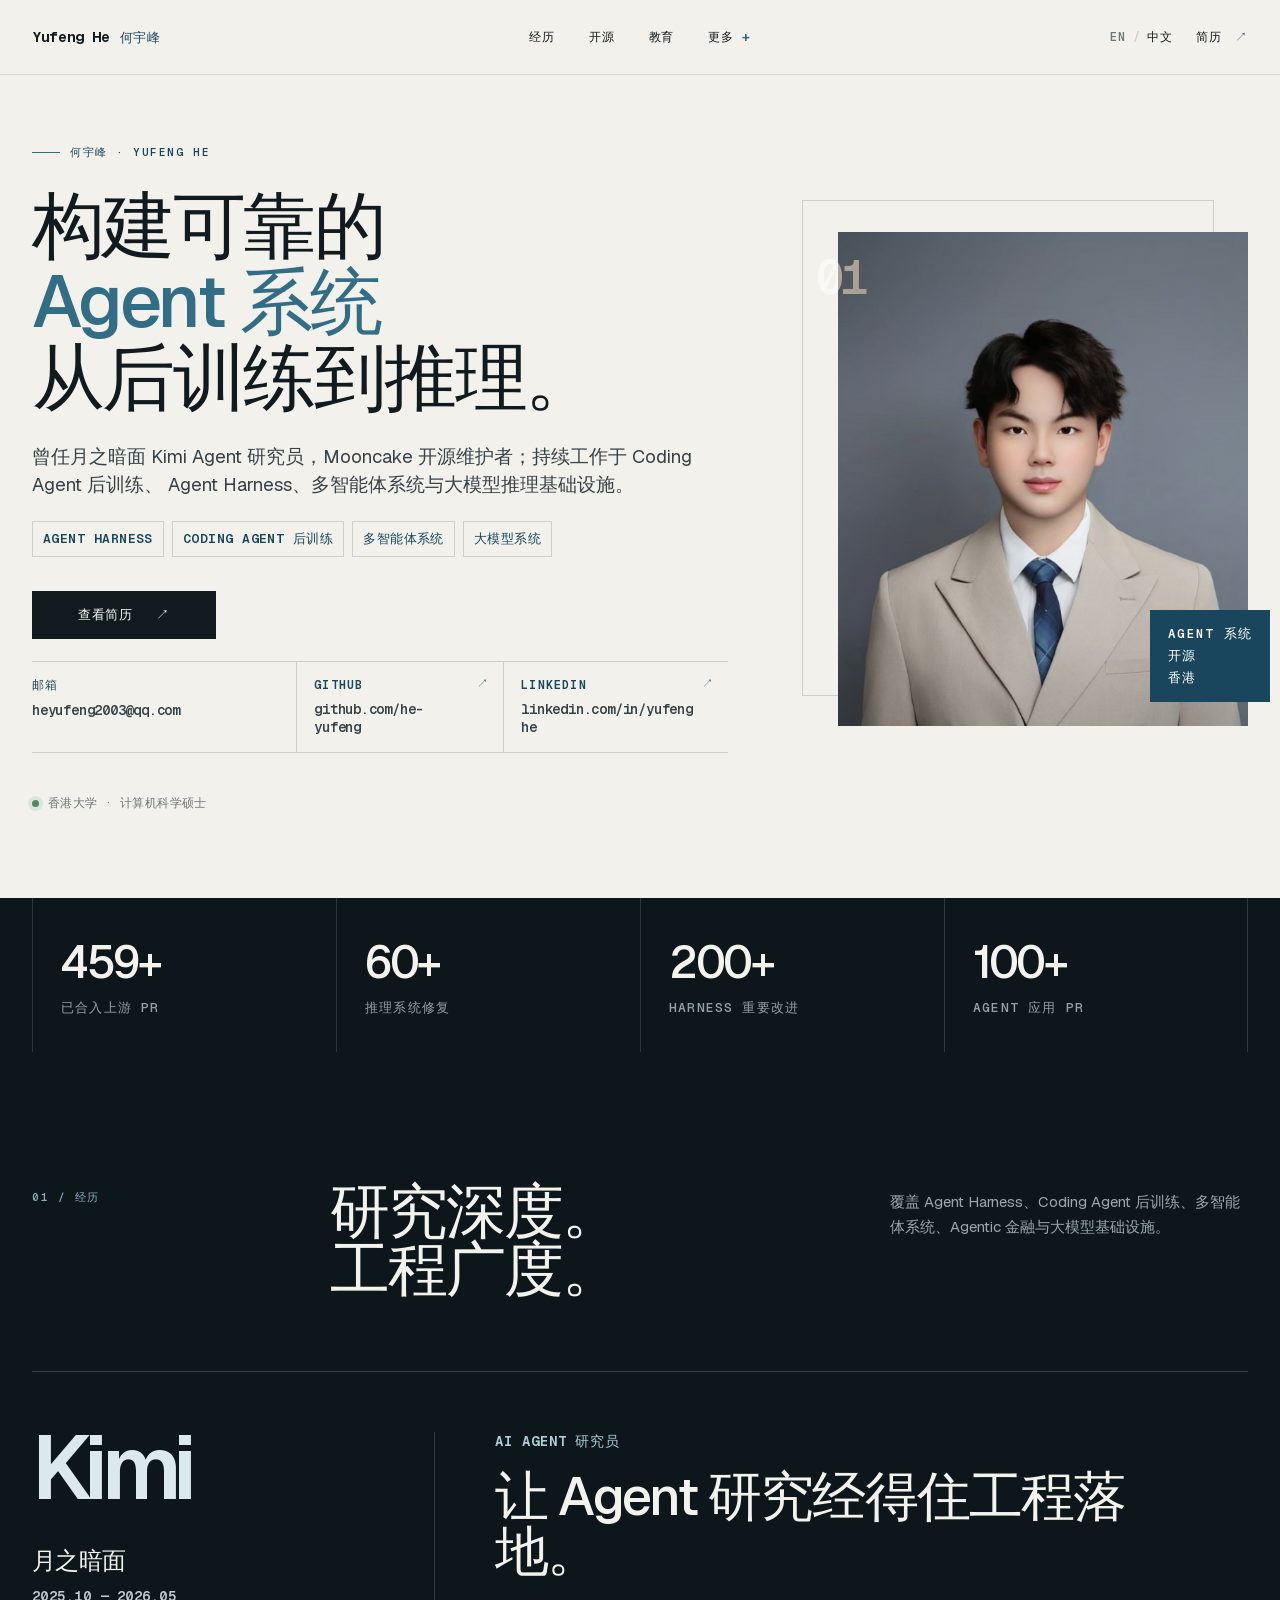
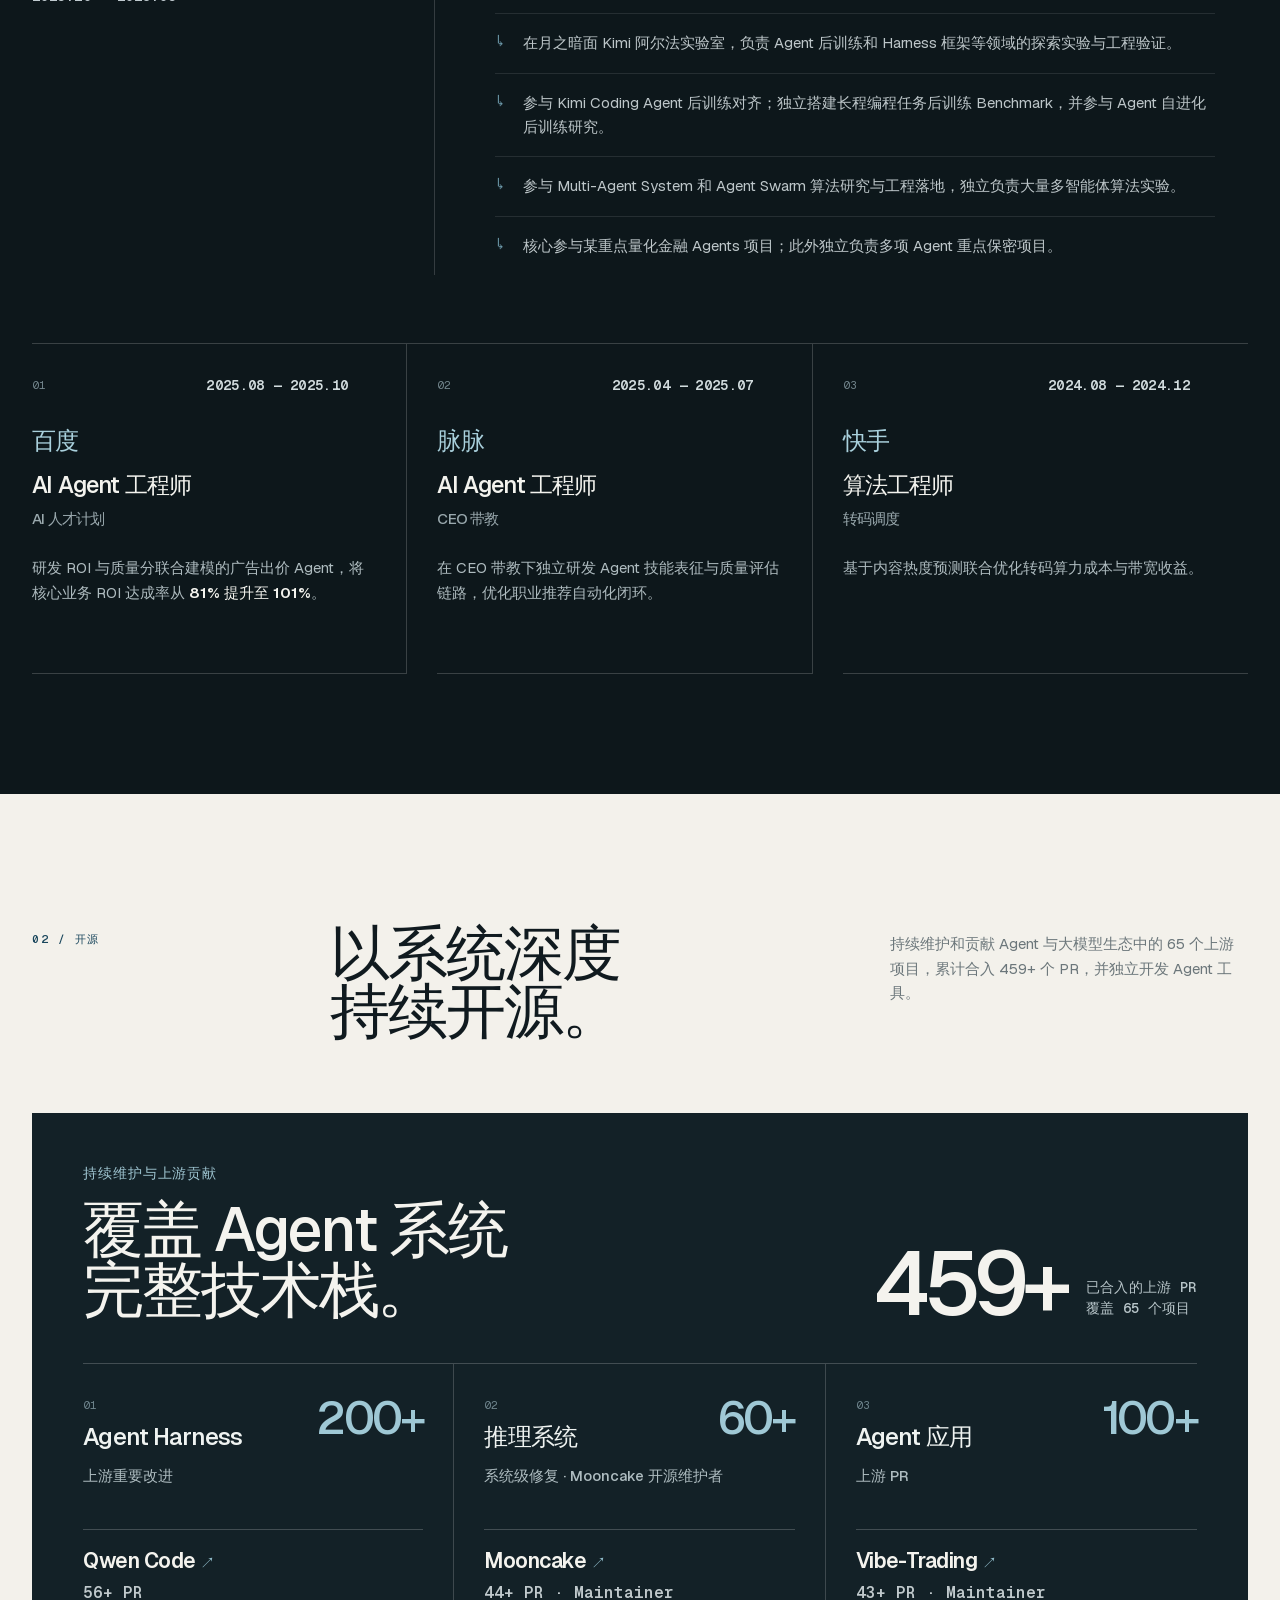
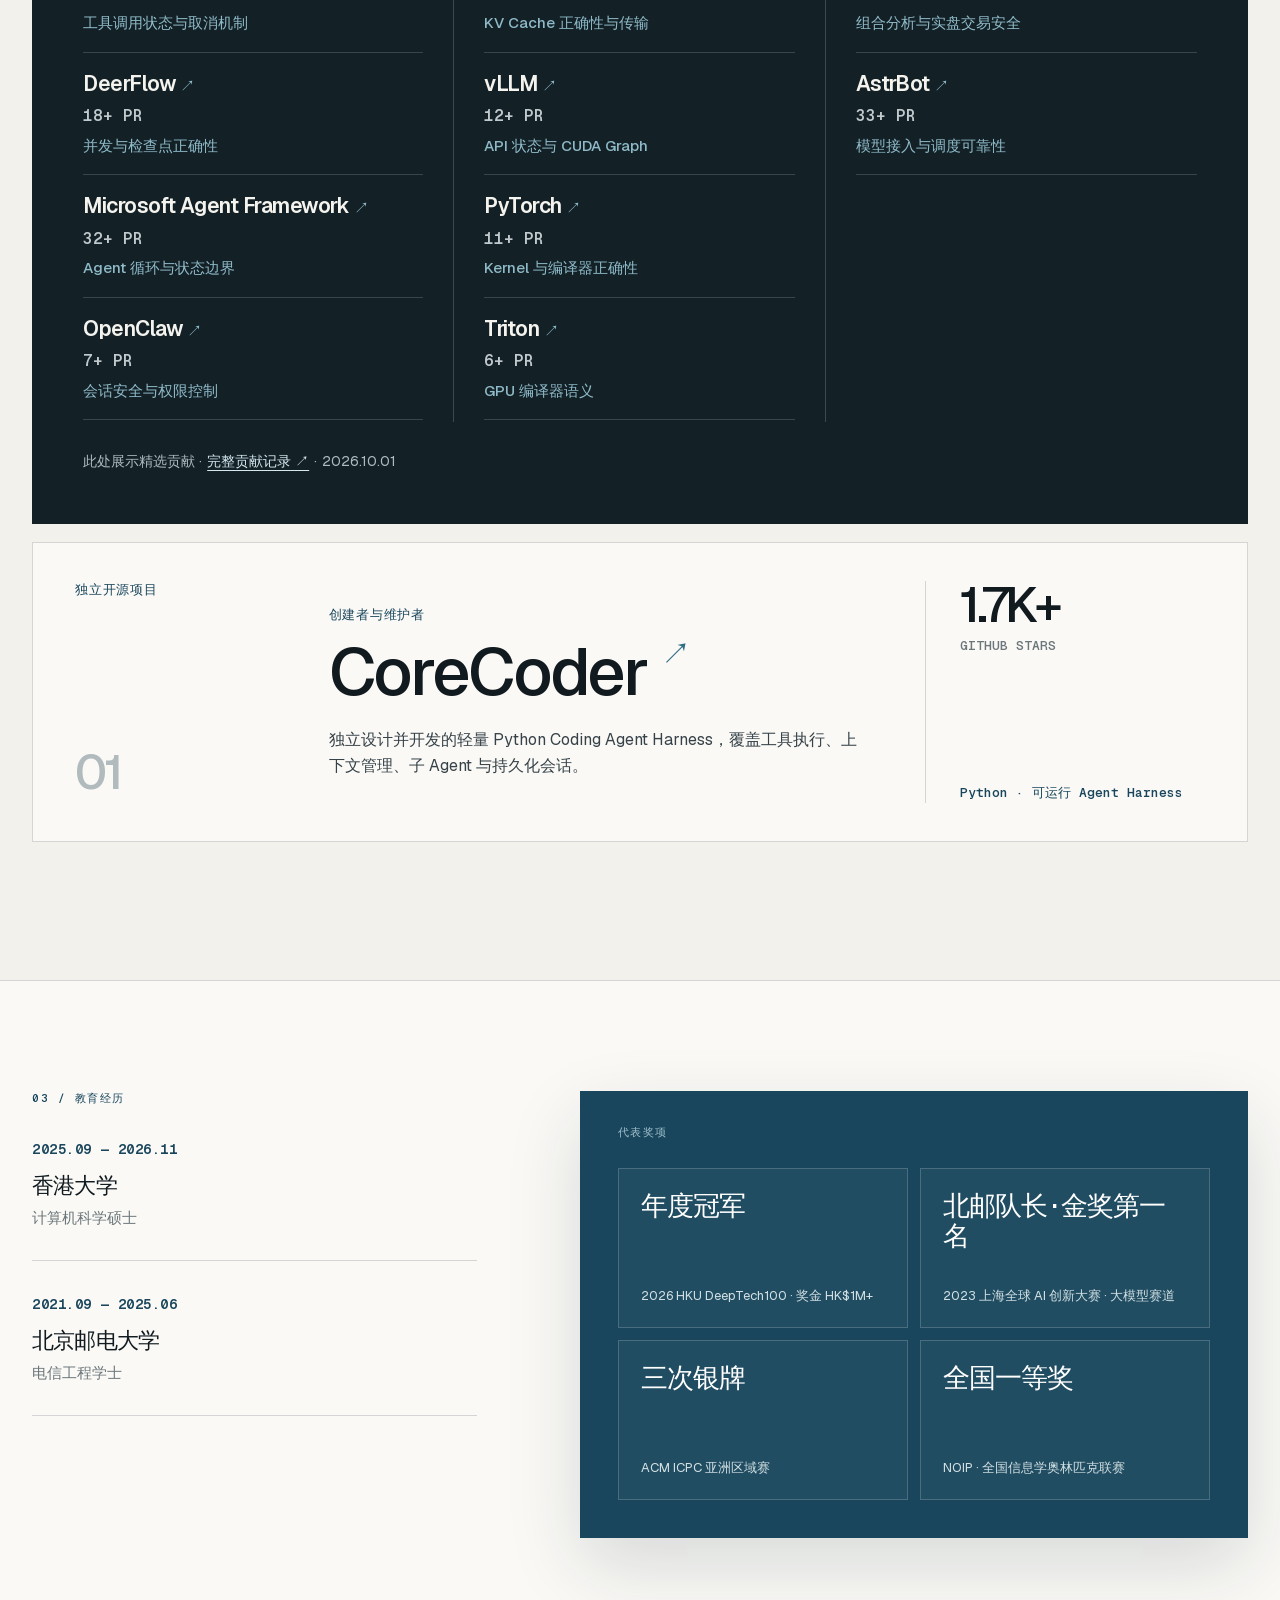
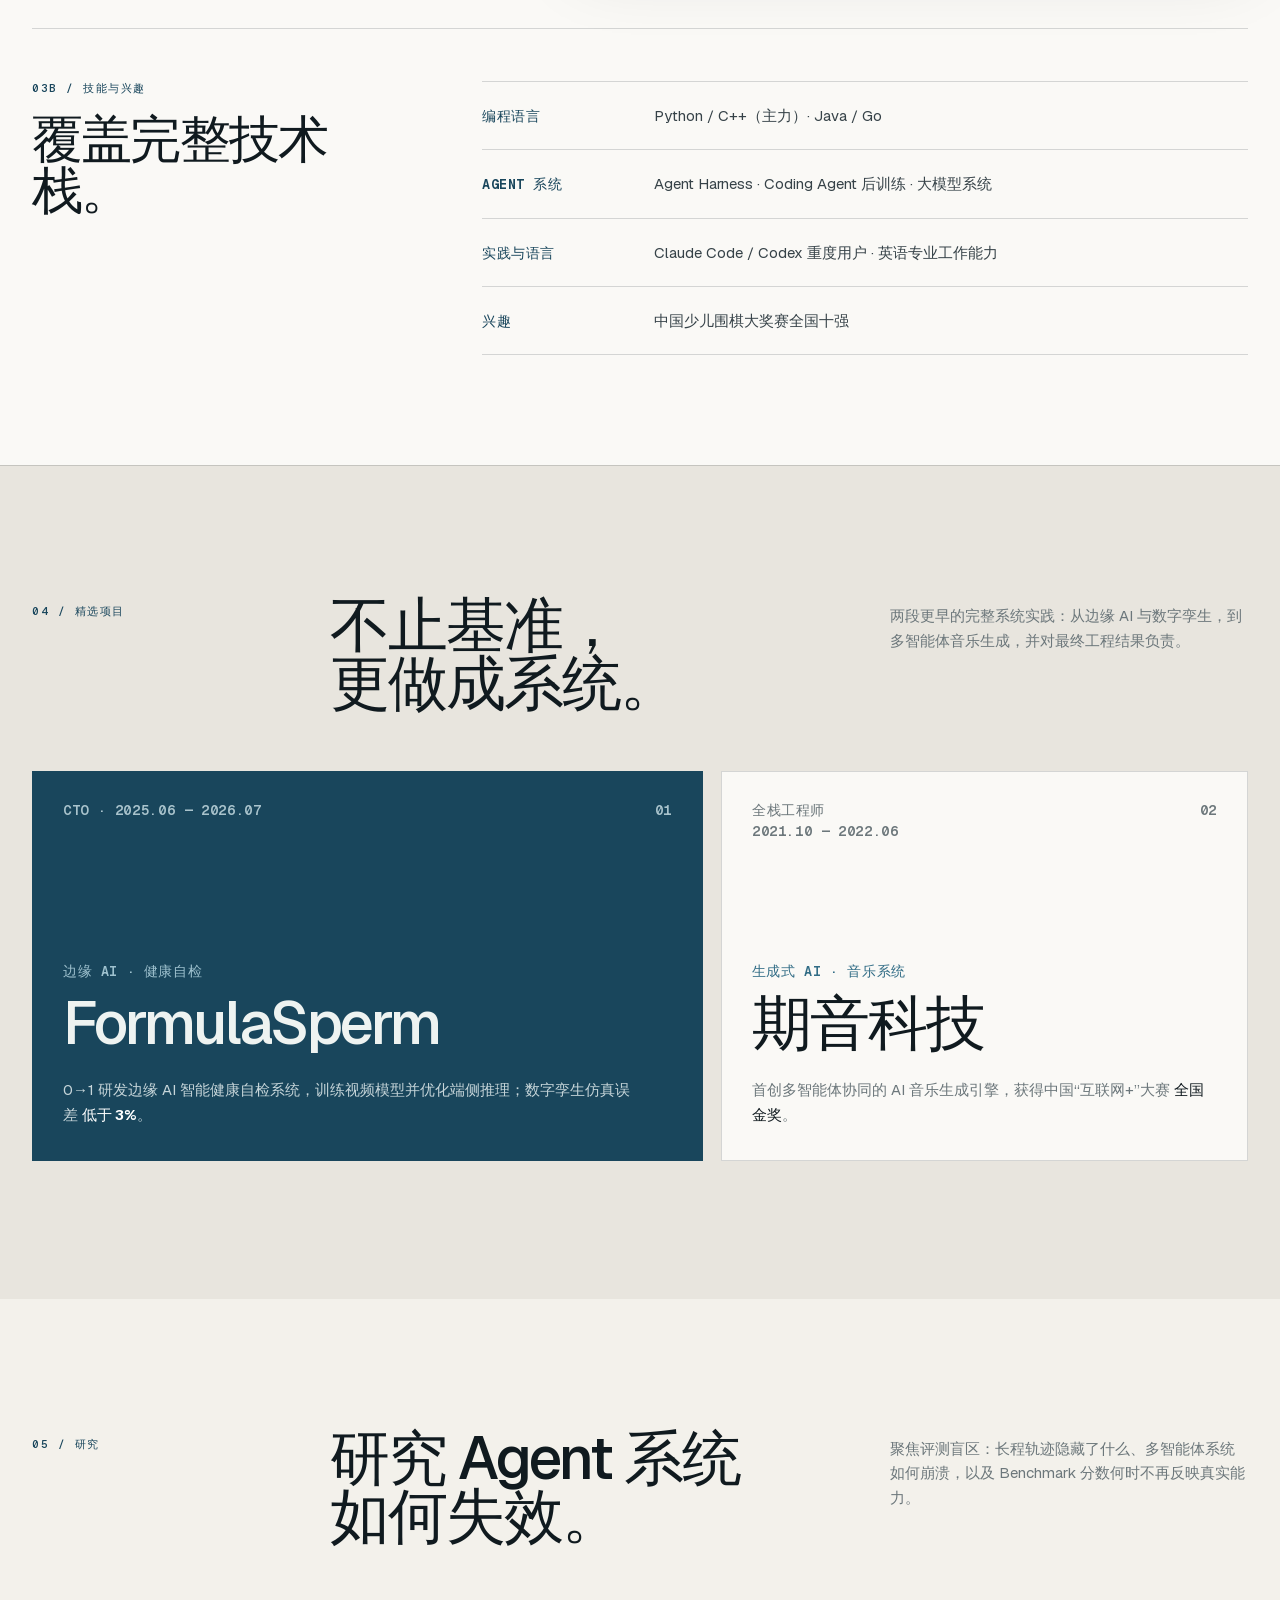
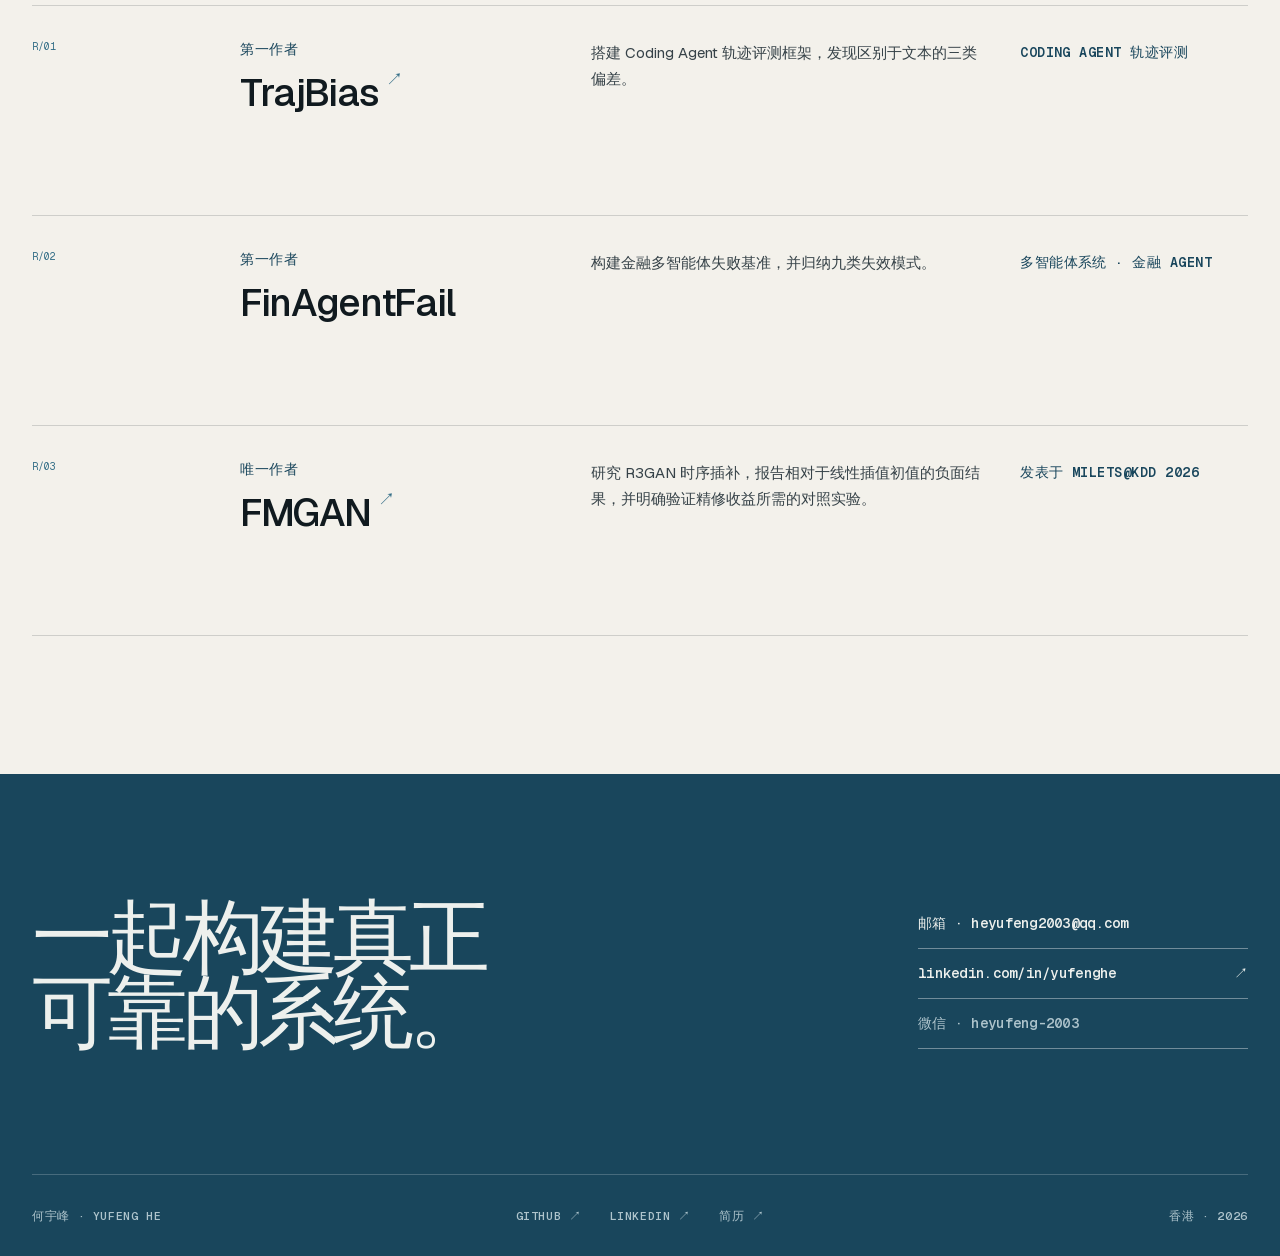
==== commit b91aced5: "Refresh October upstream contributions to 459 PRs across 65 projects" ====
--- a/zh/index.html
+++ b/zh/index.html
@@ -4,7 +4,7 @@
   <meta charset="utf-8">
   <meta name="viewport" content="width=device-width, initial-scale=1">
   <title>何宇峰 — 从后训练到推理的 Agent 系统</title>
-  <meta name="description" content="前月之暗面 Kimi 研究员，累计合入 433+ 项上游 PR，专注 Agent Harness、Coding Agent 后训练、多智能体与大模型推理。">
+  <meta name="description" content="前月之暗面 Kimi 研究员，累计合入 459+ 项上游 PR，专注 Agent Harness、Coding Agent 后训练、多智能体与大模型推理。">
   <meta name="keywords" content="Yufeng He,何宇峰,AI Agent Systems,Coding Agent,LLM Infrastructure,Mooncake,vLLM,CoreCoder">
   <meta name="author" content="Yufeng He">
   <meta name="robots" content="index, follow">
@@ -15,7 +15,7 @@
   <meta property="og:type" content="profile">
   <meta property="og:site_name" content="Yufeng He">
   <meta property="og:title" content="何宇峰 — 从后训练到推理的 Agent 系统">
-  <meta property="og:description" content="前月之暗面 Kimi 研究员 · 累计合入 433+ 项上游 PR，覆盖 Agent 系统与大模型推理基础设施。">
+  <meta property="og:description" content="前月之暗面 Kimi 研究员 · 累计合入 459+ 项上游 PR，覆盖 Agent 系统与大模型推理基础设施。">
   <meta property="og:url" content="https://heyufeng.me/zh/">
   <meta property="og:locale" content="zh_CN">
   <meta property="og:locale:alternate" content="en_US">
@@ -26,12 +26,12 @@
   <meta property="og:image:alt" content="何宇峰 — 从后训练到推理的 Agent 系统">
   <meta name="twitter:card" content="summary_large_image">
   <meta name="twitter:title" content="何宇峰 — 从后训练到推理的 Agent 系统">
-  <meta name="twitter:description" content="前月之暗面 Kimi 研究员 · 累计合入 433+ 项上游 PR，覆盖 Agent 系统与大模型推理基础设施。">
+  <meta name="twitter:description" content="前月之暗面 Kimi 研究员 · 累计合入 459+ 项上游 PR，覆盖 Agent 系统与大模型推理基础设施。">
   <meta name="twitter:image" content="https://heyufeng.me/og-agent-systems.png">
   <meta name="twitter:image:alt" content="何宇峰 — 从后训练到推理的 Agent 系统">
   <link rel="icon" href="../favicon.jpg">
   <link rel="apple-touch-icon" href="../favicon.jpg">
-  <link rel="stylesheet" href="../site.css?v=20260926-profile-v8">
+  <link rel="stylesheet" href="../site.css?v=20261001-profile-v9">
 </head>
-<body><main lang="zh-CN"><script type="application/ld+json">{"@context":"https://schema.org","@type":"Person","name":"何宇峰","alternateName":"Yufeng He","url":"https://heyufeng.me/zh/","email":"heyufeng2003@qq.com","image":"https://heyufeng.me/yufeng-he.jpg","alumniOf":[{"@type":"CollegeOrUniversity","name":"北京邮电大学"},{"@type":"CollegeOrUniversity","name":"香港大学"}],"sameAs":["https://github.com/he-yufeng","https://www.linkedin.com/in/yufenghe/"]}</script><header class="site-header"><nav class="shell nav" aria-label="主导航"><a class="wordmark" href="#top" aria-label="何宇峰，返回首页"><span class="wordmark-en">Yufeng He</span><span class="wordmark-zh">何宇峰</span></a><div class="nav-links"><a href="#experience">经历</a><a href="#open-source">开源</a><a href="#education">教育</a><details class="nav-profile"><summary>更多 <span aria-hidden="true">+</span></summary><div class="nav-dropdown"><a href="#experience"><span>01</span>经历</a><a href="#open-source"><span>02</span>开源</a><a href="#education"><span>03</span>教育与奖项</a><a href="#projects"><span>04</span>精选项目</a><a href="#research"><span>05</span>研究</a><a href="#skills"><span>03B</span>技能与兴趣</a><a href="#contact"><span>—</span>联系方式</a></div></details></div><div class="nav-utilities"><div class="language-switcher" aria-label="语言"><a href="../">EN</a><span aria-hidden="true">/</span><a href="#top" aria-current="page">中文</a></div><a class="nav-resume" href="../Yufeng-He-Resume.pdf" target="_blank" rel="noreferrer">简历 <span aria-hidden="true">↗</span></a></div></nav></header><section class="hero shell" id="top"><div class="hero-copy"><p class="eyebrow"><span></span> 何宇峰 · Yufeng He</p><h1>构建可靠的<span>Agent 系统</span>从后训练到推理。</h1><p class="hero-lede">曾任月之暗面 Kimi Agent 研究员，Mooncake 开源维护者；持续工作于 Coding Agent 后训练、 Agent Harness、多智能体系统与大模型推理基础设施。</p><div class="hero-focus" aria-label="主要方向"><span>Agent Harness</span><span>Coding Agent 后训练</span><span>多智能体系统</span><span>大模型系统</span></div><div class="hero-actions"><a class="button button-primary button-resume" href="../Yufeng-He-Resume.pdf" target="_blank" rel="noreferrer">查看简历 <span>↗</span></a></div><div class="hero-contacts" aria-label="联系方式"><div class="hero-contact hero-contact-email"><span>邮箱</span><strong>heyufeng2003@qq.com</strong></div><a class="hero-contact" href="https://github.com/he-yufeng" target="_blank" rel="noreferrer"><span>GitHub</span><strong>github.com/he-yufeng</strong><i aria-hidden="true">↗</i></a><a class="hero-contact" href="https://www.linkedin.com/in/yufenghe/" target="_blank" rel="noreferrer"><span>LinkedIn</span><strong>linkedin.com/in/yufenghe</strong><i aria-hidden="true">↗</i></a></div><div class="hero-note"><span class="status-dot"></span>香港大学 · 计算机科学硕士</div></div><div class="portrait-stage" aria-label="何宇峰肖像"><div class="portrait-frame"><img src="../yufeng-he.jpg" alt="何宇峰" fetchPriority="high"/></div><div class="portrait-index" aria-hidden="true">01</div><div class="portrait-caption"><span>Agent 系统</span><span>开源</span><span>香港</span></div></div></section><section class="signal-strip" aria-label="代表性数据"><div class="shell signal-grid"><div class="signal"><strong>433+</strong><span>已合入上游 PR</span></div><div class="signal"><strong>60+</strong><span>推理系统修复</span></div><div class="signal"><strong>200+</strong><span>Harness 重要改进</span></div><div class="signal"><strong>100+</strong><span>Agent 应用 PR</span></div></div></section><section class="section shell opensource-section"><div class="section-heading" id="open-source"><p class="section-index">02 / 开源</p><h2>以系统深度<br/>持续开源。</h2><p>持续维护和贡献 Agent 与大模型生态中的 59 个上游项目，累计合入 433+ 个 PR，并独立开发 Agent 工具。</p></div><div class="opensource-stack"><article class="opensource-record"><header class="opensource-record-head"><div><p class="opensource-kicker">持续维护与上游贡献</p><h3>覆盖 Agent 系统<br/>完整技术栈。</h3></div><div class="opensource-total"><strong>433+</strong><span>已合入的上游 PR<br/>覆盖 59 个项目</span></div></header><div class="contribution-tracks"><section class="contribution-track" aria-labelledby="agent-infra-title-zh"><div class="track-heading"><div><span>01</span><h4 id="agent-infra-title-zh">Agent Harness</h4></div><strong>200+</strong></div><p class="track-context">上游重要改进</p><div class="track-list" aria-label="Agent Harness 贡献"><div class="track-row"><a href="https://github.com/QwenLM/qwen-code/pulls?q=is%3Apr+author%3Ahe-yufeng" target="_blank" rel="noreferrer">Qwen Code<!-- --> <span>↗</span></a><span>56+ PR</span><strong>工具调用状态与取消机制</strong></div><div class="track-row"><a href="https://github.com/bytedance/deer-flow/pulls?q=is%3Apr+author%3Ahe-yufeng" target="_blank" rel="noreferrer">DeerFlow<!-- --> <span>↗</span></a><span>18+ PR</span><strong>并发与检查点正确性</strong></div><div class="track-row"><a href="https://github.com/microsoft/agent-framework/pulls?q=is%3Apr+author%3Ahe-yufeng" target="_blank" rel="noreferrer">Microsoft Agent Framework<!-- --> <span>↗</span></a><span>32+ PR</span><strong>Agent 循环与状态边界</strong></div><div class="track-row"><a href="https://github.com/openclaw/openclaw/pulls?q=is%3Apr+author%3Ahe-yufeng" target="_blank" rel="noreferrer">OpenClaw<!-- --> <span>↗</span></a><span>6+ PR</span><strong>会话安全与权限控制</strong></div></div></section><section class="contribution-track" aria-labelledby="inference-title-zh"><div class="track-heading"><div><span>02</span><h4 id="inference-title-zh">推理系统</h4></div><strong>60+</strong></div><p class="track-context">系统级修复 · Mooncake 开源维护者</p><div class="track-list" aria-label="推理系统贡献"><div class="track-row"><a href="https://github.com/kvcache-ai/Mooncake/pulls?q=is%3Apr+author%3Ahe-yufeng" target="_blank" rel="noreferrer">Mooncake<!-- --> <span>↗</span></a><span>43+ PR · Maintainer</span><strong>KV Cache 正确性与传输</strong></div><div class="track-row"><a href="https://github.com/vllm-project/vllm/pulls?q=is%3Apr+author%3Ahe-yufeng" target="_blank" rel="noreferrer">vLLM<!-- --> <span>↗</span></a><span>12+ PR</span><strong>API 状态与 CUDA Graph</strong></div><div class="track-row"><a href="https://github.com/pytorch/pytorch/commits/main/?author=he-yufeng" target="_blank" rel="noreferrer">PyTorch<!-- --> <span>↗</span></a><span>11+ PR</span><strong>Kernel 与编译器正确性</strong></div><div class="track-row"><a href="https://github.com/triton-lang/triton/pulls?q=is%3Apr+author%3Ahe-yufeng" target="_blank" rel="noreferrer">Triton<!-- --> <span>↗</span></a><span>6+ PR</span><strong>GPU 编译器语义</strong></div></div></section><section class="contribution-track" aria-labelledby="agent-apps-title-zh"><div class="track-heading"><div><span>03</span><h4 id="agent-apps-title-zh">Agent 应用</h4></div><strong>100+</strong></div><p class="track-context">上游 PR</p><div class="track-list" aria-label="Agent 应用贡献"><div class="track-row"><a href="https://github.com/HKUDS/Vibe-Trading" target="_blank" rel="noreferrer">Vibe-Trading<!-- --> <span>↗</span></a><span>39+ PR · Maintainer</span><strong>组合分析与实盘交易安全</strong></div><div class="track-row"><a href="https://github.com/AstrBotDevs/AstrBot/pulls?q=is%3Apr+author%3Ahe-yufeng" target="_blank" rel="noreferrer">AstrBot<!-- --> <span>↗</span></a><span>33+ PR</span><strong>模型接入与调度可靠性</strong></div></div></section></div><p class="opensource-source">此处展示精选贡献 · <a href="https://github.com/he-yufeng#open-source-contributions" target="_blank" rel="noreferrer">完整贡献记录 ↗</a> · <time dateTime="2026-09-26">2026.09.26</time></p></article><article class="owned-project"><div class="owned-project-index"><span>独立开源项目</span><strong>01</strong></div><div class="owned-project-copy"><p>创建者与维护者</p><h3><a href="https://github.com/he-yufeng/CoreCoder" target="_blank" rel="noreferrer">CoreCoder <span>↗</span></a></h3><p>独立设计并开发的轻量 Python Coding Agent Harness，覆盖工具执行、上下文管理、子 Agent 与持久化会话。</p></div><div class="owned-project-meta"><div><strong>1.7K+</strong><span>GitHub Stars</span></div><p>Python · 可运行 Agent Harness</p></div></article></div></section><section class="experience-section"><div class="shell section experience-inner" id="experience"><div class="section-heading section-heading-light"><p class="section-index">01 / 经历</p><h2>研究深度。<br/>工程广度。</h2><p>覆盖 Agent Harness、Coding Agent 后训练、多智能体系统、Agentic 金融与大模型基础设施。</p></div><article class="experience-feature"><div class="experience-identity"><p class="company-mark">Kimi</p><div class="experience-brand"><span>月之暗面</span><time>2025.10 — 2026.05</time></div></div><div class="experience-content"><p class="role-label">AI Agent 研究员</p><h3>让 Agent 研究经得住工程落地。</h3><ul><li>在月之暗面 Kimi 阿尔法实验室，负责 Agent 后训练和 Harness 框架等领域的探索实验与工程验证。</li><li>参与 Kimi Coding Agent 后训练对齐；独立搭建长程编程任务后训练 Benchmark，并参与 Agent 自进化后训练研究。</li><li>参与 Multi-Agent System 和 Agent Swarm 算法研究与工程落地，独立负责大量多智能体算法实验。</li><li>核心参与某重点量化金融 Agents 项目；此外独立负责多项 Agent 重点保密项目。</li></ul></div></article><div class="experience-list"><article><div class="entry-topline"><span>01</span><time>2025.08 — 2025.10</time></div><p class="entry-company">百度</p><h3>AI Agent 工程师<br/><span>AI 人才计划</span></h3><p>研发 ROI 与质量分联合建模的广告出价 Agent，将核心业务 ROI 达成率从 <strong>81% 提升至 101%</strong>。</p></article><article><div class="entry-topline"><span>02</span><time>2025.04 — 2025.07</time></div><p class="entry-company">脉脉</p><h3>AI Agent 工程师<br/><span>CEO 带教</span></h3><p>在 CEO 带教下独立研发 Agent 技能表征与质量评估链路，优化职业推荐自动化闭环。</p></article><article><div class="entry-topline"><span>03</span><time>2024.08 — 2024.12</time></div><p class="entry-company">快手</p><h3>算法工程师<br/><span>转码调度</span></h3><p>基于内容热度预测联合优化转码算力成本与带宽收益。</p></article></div></div></section><section class="section shell research-section"><div class="section-heading research-heading" id="research"><p class="section-index">05 / 研究</p><h2>研究 Agent 系统<br/>如何失效。</h2><p>聚焦评测盲区：长程轨迹隐藏了什么、多智能体系统如何崩溃，以及 Benchmark 分数何时不再反映真实能力。</p></div><div class="research-list"><article><div class="research-index">R/01</div><div><p class="research-role">第一作者</p><h3><a href="https://github.com/he-yufeng/TrajBias" target="_blank" rel="noreferrer">TrajBias<!-- --> <span>↗</span></a></h3></div><p class="research-copy">搭建 Coding Agent 轨迹评测框架，发现区别于文本的三类偏差。</p><p class="research-meta">Coding Agent 轨迹评测</p></article><article><div class="research-index">R/02</div><div><p class="research-role">第一作者</p><h3>FinAgentFail</h3></div><p class="research-copy">构建金融多智能体失败基准，并归纳九类失效模式。</p><p class="research-meta">多智能体系统 · 金融 Agent</p></article><article><div class="research-index">R/03</div><div><p class="research-role">唯一作者</p><h3><a href="https://github.com/he-yufeng/adversarial-refinement-imputation" target="_blank" rel="noreferrer">FMGAN<!-- --> <span>↗</span></a></h3></div><p class="research-copy">研究 R3GAN 时序插补，报告相对于线性插值初值的负面结果，并明确验证精修收益所需的对照实验。</p><p class="research-meta">发表于 MiLeTS@KDD 2026</p></article></div></section><section class="venture-section"><div class="shell section" id="projects"><div class="section-heading venture-heading"><p class="section-index">04 / 精选项目</p><h2>不止基准，<br/>更做成系统。</h2><p>两段更早的完整系统实践：从边缘 AI 与数字孪生，到多智能体音乐生成，并对最终工程结果负责。</p></div><div class="venture-grid"><article class="venture-card venture-card-primary"><div class="venture-topline"><span>CTO · 2025.06 — 2026.07</span><span>01</span></div><div><p>边缘 AI · 健康自检</p><h3>FormulaSperm</h3><p>0→1 研发边缘 AI 智能健康自检系统，训练视频模型并优化端侧推理；数字孪生仿真误差 <strong>低于 3%</strong>。</p></div></article><article class="venture-card"><div class="venture-topline"><span>全栈工程师<br/>2021.10 — 2022.06</span><span>02</span></div><div><p>生成式 AI · 音乐系统</p><h3>期音科技</h3><p>首创多智能体协同的 AI 音乐生成引擎，获得中国“互联网+”大赛 <strong>全国金奖</strong>。</p></div></article></div></div></section><section class="credentials-section"><div class="shell credentials-grid" id="education"><div><p class="section-index">03 / 教育经历</p><div class="education-entry"><span>2025.09 — 2026.11</span><h3>香港大学</h3><p>计算机科学硕士</p></div><div class="education-entry"><span>2021.09 — 2025.06</span><h3>北京邮电大学</h3><p>电信工程学士</p></div></div><div class="honors-column"><p class="section-index">代表奖项</p><ul><li><strong>年度冠军</strong><span>2026 HKU DeepTech100 · 奖金 HK$1M+</span></li><li><strong>北邮队长 · 金奖第一名</strong><span>2023 上海全球 AI 创新大赛 · 大模型赛道</span></li><li><strong>三次银牌</strong><span>ACM ICPC 亚洲区域赛</span></li><li><strong>全国一等奖</strong><span>NOIP · 全国信息学奥林匹克联赛</span></li></ul></div></div><div class="shell skills-panel" id="skills"><div class="skills-intro"><p class="section-index">03B / 技能与兴趣</p><h3>覆盖完整技术栈。</h3></div><div class="skills-groups"><div><span>编程语言</span><p>Python / C++（主力）· Java / Go</p></div><div><span>Agent 系统</span><p>Agent Harness · Coding Agent 后训练 · 大模型系统</p></div><div><span>实践与语言</span><p>Claude Code / Codex 重度用户 · 英语专业工作能力</p></div><div><span>兴趣</span><p>中国少儿围棋大奖赛全国十强</p></div></div></div></section><footer class="footer"><div class="shell footer-top" id="contact"><p>一起构建真正<br/>可靠的系统。</p><div class="footer-contact"><span class="footer-email">邮箱 · heyufeng2003@qq.com</span><a href="https://www.linkedin.com/in/yufenghe/" target="_blank" rel="noreferrer">linkedin.com/in/yufenghe <span>↗</span></a><span>微信 · heyufeng-2003</span></div></div><div class="shell footer-bottom"><span>何宇峰 · Yufeng He</span><div><a href="https://github.com/he-yufeng" target="_blank" rel="noreferrer">GitHub ↗</a><a href="https://www.linkedin.com/in/yufenghe/" target="_blank" rel="noreferrer">LinkedIn ↗</a><a href="../Yufeng-He-Resume.pdf" target="_blank" rel="noreferrer">简历 ↗</a></div><span>香港 · 2026</span></div></footer></main></body>
+<body><main lang="zh-CN"><script type="application/ld+json">{"@context":"https://schema.org","@type":"Person","name":"何宇峰","alternateName":"Yufeng He","url":"https://heyufeng.me/zh/","email":"heyufeng2003@qq.com","image":"https://heyufeng.me/yufeng-he.jpg","alumniOf":[{"@type":"CollegeOrUniversity","name":"北京邮电大学"},{"@type":"CollegeOrUniversity","name":"香港大学"}],"sameAs":["https://github.com/he-yufeng","https://www.linkedin.com/in/yufenghe/"]}</script><header class="site-header"><nav class="shell nav" aria-label="主导航"><a class="wordmark" href="#top" aria-label="何宇峰，返回首页"><span class="wordmark-en">Yufeng He</span><span class="wordmark-zh">何宇峰</span></a><div class="nav-links"><a href="#experience">经历</a><a href="#open-source">开源</a><a href="#education">教育</a><details class="nav-profile"><summary>更多 <span aria-hidden="true">+</span></summary><div class="nav-dropdown"><a href="#experience"><span>01</span>经历</a><a href="#open-source"><span>02</span>开源</a><a href="#education"><span>03</span>教育与奖项</a><a href="#projects"><span>04</span>精选项目</a><a href="#research"><span>05</span>研究</a><a href="#skills"><span>03B</span>技能与兴趣</a><a href="#contact"><span>—</span>联系方式</a></div></details></div><div class="nav-utilities"><div class="language-switcher" aria-label="语言"><a href="../">EN</a><span aria-hidden="true">/</span><a href="#top" aria-current="page">中文</a></div><a class="nav-resume" href="../Yufeng-He-Resume.pdf" target="_blank" rel="noreferrer">简历 <span aria-hidden="true">↗</span></a></div></nav></header><section class="hero shell" id="top"><div class="hero-copy"><p class="eyebrow"><span></span> 何宇峰 · Yufeng He</p><h1>构建可靠的<span>Agent 系统</span>从后训练到推理。</h1><p class="hero-lede">曾任月之暗面 Kimi Agent 研究员，Mooncake 开源维护者；持续工作于 Coding Agent 后训练、 Agent Harness、多智能体系统与大模型推理基础设施。</p><div class="hero-focus" aria-label="主要方向"><span>Agent Harness</span><span>Coding Agent 后训练</span><span>多智能体系统</span><span>大模型系统</span></div><div class="hero-actions"><a class="button button-primary button-resume" href="../Yufeng-He-Resume.pdf" target="_blank" rel="noreferrer">查看简历 <span>↗</span></a></div><div class="hero-contacts" aria-label="联系方式"><div class="hero-contact hero-contact-email"><span>邮箱</span><strong>heyufeng2003@qq.com</strong></div><a class="hero-contact" href="https://github.com/he-yufeng" target="_blank" rel="noreferrer"><span>GitHub</span><strong>github.com/he-yufeng</strong><i aria-hidden="true">↗</i></a><a class="hero-contact" href="https://www.linkedin.com/in/yufenghe/" target="_blank" rel="noreferrer"><span>LinkedIn</span><strong>linkedin.com/in/yufenghe</strong><i aria-hidden="true">↗</i></a></div><div class="hero-note"><span class="status-dot"></span>香港大学 · 计算机科学硕士</div></div><div class="portrait-stage" aria-label="何宇峰肖像"><div class="portrait-frame"><img src="../yufeng-he.jpg" alt="何宇峰" fetchPriority="high"/></div><div class="portrait-index" aria-hidden="true">01</div><div class="portrait-caption"><span>Agent 系统</span><span>开源</span><span>香港</span></div></div></section><section class="signal-strip" aria-label="代表性数据"><div class="shell signal-grid"><div class="signal"><strong>459+</strong><span>已合入上游 PR</span></div><div class="signal"><strong>60+</strong><span>推理系统修复</span></div><div class="signal"><strong>200+</strong><span>Harness 重要改进</span></div><div class="signal"><strong>100+</strong><span>Agent 应用 PR</span></div></div></section><section class="section shell opensource-section"><div class="section-heading" id="open-source"><p class="section-index">02 / 开源</p><h2>以系统深度<br/>持续开源。</h2><p>持续维护和贡献 Agent 与大模型生态中的 65 个上游项目，累计合入 459+ 个 PR，并独立开发 Agent 工具。</p></div><div class="opensource-stack"><article class="opensource-record"><header class="opensource-record-head"><div><p class="opensource-kicker">持续维护与上游贡献</p><h3>覆盖 Agent 系统<br/>完整技术栈。</h3></div><div class="opensource-total"><strong>459+</strong><span>已合入的上游 PR<br/>覆盖 65 个项目</span></div></header><div class="contribution-tracks"><section class="contribution-track" aria-labelledby="agent-infra-title-zh"><div class="track-heading"><div><span>01</span><h4 id="agent-infra-title-zh">Agent Harness</h4></div><strong>200+</strong></div><p class="track-context">上游重要改进</p><div class="track-list" aria-label="Agent Harness 贡献"><div class="track-row"><a href="https://github.com/QwenLM/qwen-code/pulls?q=is%3Apr+author%3Ahe-yufeng" target="_blank" rel="noreferrer">Qwen Code<!-- --> <span>↗</span></a><span>56+ PR</span><strong>工具调用状态与取消机制</strong></div><div class="track-row"><a href="https://github.com/bytedance/deer-flow/pulls?q=is%3Apr+author%3Ahe-yufeng" target="_blank" rel="noreferrer">DeerFlow<!-- --> <span>↗</span></a><span>18+ PR</span><strong>并发与检查点正确性</strong></div><div class="track-row"><a href="https://github.com/microsoft/agent-framework/pulls?q=is%3Apr+author%3Ahe-yufeng" target="_blank" rel="noreferrer">Microsoft Agent Framework<!-- --> <span>↗</span></a><span>32+ PR</span><strong>Agent 循环与状态边界</strong></div><div class="track-row"><a href="https://github.com/openclaw/openclaw/pulls?q=is%3Apr+author%3Ahe-yufeng" target="_blank" rel="noreferrer">OpenClaw<!-- --> <span>↗</span></a><span>7+ PR</span><strong>会话安全与权限控制</strong></div></div></section><section class="contribution-track" aria-labelledby="inference-title-zh"><div class="track-heading"><div><span>02</span><h4 id="inference-title-zh">推理系统</h4></div><strong>60+</strong></div><p class="track-context">系统级修复 · Mooncake 开源维护者</p><div class="track-list" aria-label="推理系统贡献"><div class="track-row"><a href="https://github.com/kvcache-ai/Mooncake/pulls?q=is%3Apr+author%3Ahe-yufeng" target="_blank" rel="noreferrer">Mooncake<!-- --> <span>↗</span></a><span>44+ PR · Maintainer</span><strong>KV Cache 正确性与传输</strong></div><div class="track-row"><a href="https://github.com/vllm-project/vllm/pulls?q=is%3Apr+author%3Ahe-yufeng" target="_blank" rel="noreferrer">vLLM<!-- --> <span>↗</span></a><span>12+ PR</span><strong>API 状态与 CUDA Graph</strong></div><div class="track-row"><a href="https://github.com/pytorch/pytorch/commits/main/?author=he-yufeng" target="_blank" rel="noreferrer">PyTorch<!-- --> <span>↗</span></a><span>11+ PR</span><strong>Kernel 与编译器正确性</strong></div><div class="track-row"><a href="https://github.com/triton-lang/triton/pulls?q=is%3Apr+author%3Ahe-yufeng" target="_blank" rel="noreferrer">Triton<!-- --> <span>↗</span></a><span>6+ PR</span><strong>GPU 编译器语义</strong></div></div></section><section class="contribution-track" aria-labelledby="agent-apps-title-zh"><div class="track-heading"><div><span>03</span><h4 id="agent-apps-title-zh">Agent 应用</h4></div><strong>100+</strong></div><p class="track-context">上游 PR</p><div class="track-list" aria-label="Agent 应用贡献"><div class="track-row"><a href="https://github.com/HKUDS/Vibe-Trading" target="_blank" rel="noreferrer">Vibe-Trading<!-- --> <span>↗</span></a><span>43+ PR · Maintainer</span><strong>组合分析与实盘交易安全</strong></div><div class="track-row"><a href="https://github.com/AstrBotDevs/AstrBot/pulls?q=is%3Apr+author%3Ahe-yufeng" target="_blank" rel="noreferrer">AstrBot<!-- --> <span>↗</span></a><span>33+ PR</span><strong>模型接入与调度可靠性</strong></div></div></section></div><p class="opensource-source">此处展示精选贡献 · <a href="https://github.com/he-yufeng#open-source-contributions" target="_blank" rel="noreferrer">完整贡献记录 ↗</a> · <time dateTime="2026-10-01">2026.10.01</time></p></article><article class="owned-project"><div class="owned-project-index"><span>独立开源项目</span><strong>01</strong></div><div class="owned-project-copy"><p>创建者与维护者</p><h3><a href="https://github.com/he-yufeng/CoreCoder" target="_blank" rel="noreferrer">CoreCoder <span>↗</span></a></h3><p>独立设计并开发的轻量 Python Coding Agent Harness，覆盖工具执行、上下文管理、子 Agent 与持久化会话。</p></div><div class="owned-project-meta"><div><strong>1.7K+</strong><span>GitHub Stars</span></div><p>Python · 可运行 Agent Harness</p></div></article></div></section><section class="experience-section"><div class="shell section experience-inner" id="experience"><div class="section-heading section-heading-light"><p class="section-index">01 / 经历</p><h2>研究深度。<br/>工程广度。</h2><p>覆盖 Agent Harness、Coding Agent 后训练、多智能体系统、Agentic 金融与大模型基础设施。</p></div><article class="experience-feature"><div class="experience-identity"><p class="company-mark">Kimi</p><div class="experience-brand"><span>月之暗面</span><time>2025.10 — 2026.05</time></div></div><div class="experience-content"><p class="role-label">AI Agent 研究员</p><h3>让 Agent 研究经得住工程落地。</h3><ul><li>在月之暗面 Kimi 阿尔法实验室，负责 Agent 后训练和 Harness 框架等领域的探索实验与工程验证。</li><li>参与 Kimi Coding Agent 后训练对齐；独立搭建长程编程任务后训练 Benchmark，并参与 Agent 自进化后训练研究。</li><li>参与 Multi-Agent System 和 Agent Swarm 算法研究与工程落地，独立负责大量多智能体算法实验。</li><li>核心参与某重点量化金融 Agents 项目；此外独立负责多项 Agent 重点保密项目。</li></ul></div></article><div class="experience-list"><article><div class="entry-topline"><span>01</span><time>2025.08 — 2025.10</time></div><p class="entry-company">百度</p><h3>AI Agent 工程师<br/><span>AI 人才计划</span></h3><p>研发 ROI 与质量分联合建模的广告出价 Agent，将核心业务 ROI 达成率从 <strong>81% 提升至 101%</strong>。</p></article><article><div class="entry-topline"><span>02</span><time>2025.04 — 2025.07</time></div><p class="entry-company">脉脉</p><h3>AI Agent 工程师<br/><span>CEO 带教</span></h3><p>在 CEO 带教下独立研发 Agent 技能表征与质量评估链路，优化职业推荐自动化闭环。</p></article><article><div class="entry-topline"><span>03</span><time>2024.08 — 2024.12</time></div><p class="entry-company">快手</p><h3>算法工程师<br/><span>转码调度</span></h3><p>基于内容热度预测联合优化转码算力成本与带宽收益。</p></article></div></div></section><section class="section shell research-section"><div class="section-heading research-heading" id="research"><p class="section-index">05 / 研究</p><h2>研究 Agent 系统<br/>如何失效。</h2><p>聚焦评测盲区：长程轨迹隐藏了什么、多智能体系统如何崩溃，以及 Benchmark 分数何时不再反映真实能力。</p></div><div class="research-list"><article><div class="research-index">R/01</div><div><p class="research-role">第一作者</p><h3><a href="https://github.com/he-yufeng/TrajBias" target="_blank" rel="noreferrer">TrajBias<!-- --> <span>↗</span></a></h3></div><p class="research-copy">搭建 Coding Agent 轨迹评测框架，发现区别于文本的三类偏差。</p><p class="research-meta">Coding Agent 轨迹评测</p></article><article><div class="research-index">R/02</div><div><p class="research-role">第一作者</p><h3>FinAgentFail</h3></div><p class="research-copy">构建金融多智能体失败基准，并归纳九类失效模式。</p><p class="research-meta">多智能体系统 · 金融 Agent</p></article><article><div class="research-index">R/03</div><div><p class="research-role">唯一作者</p><h3><a href="https://github.com/he-yufeng/adversarial-refinement-imputation" target="_blank" rel="noreferrer">FMGAN<!-- --> <span>↗</span></a></h3></div><p class="research-copy">研究 R3GAN 时序插补，报告相对于线性插值初值的负面结果，并明确验证精修收益所需的对照实验。</p><p class="research-meta">发表于 MiLeTS@KDD 2026</p></article></div></section><section class="venture-section"><div class="shell section" id="projects"><div class="section-heading venture-heading"><p class="section-index">04 / 精选项目</p><h2>不止基准，<br/>更做成系统。</h2><p>两段更早的完整系统实践：从边缘 AI 与数字孪生，到多智能体音乐生成，并对最终工程结果负责。</p></div><div class="venture-grid"><article class="venture-card venture-card-primary"><div class="venture-topline"><span>CTO · 2025.06 — 2026.07</span><span>01</span></div><div><p>边缘 AI · 健康自检</p><h3>FormulaSperm</h3><p>0→1 研发边缘 AI 智能健康自检系统，训练视频模型并优化端侧推理；数字孪生仿真误差 <strong>低于 3%</strong>。</p></div></article><article class="venture-card"><div class="venture-topline"><span>全栈工程师<br/>2021.10 — 2022.06</span><span>02</span></div><div><p>生成式 AI · 音乐系统</p><h3>期音科技</h3><p>首创多智能体协同的 AI 音乐生成引擎，获得中国“互联网+”大赛 <strong>全国金奖</strong>。</p></div></article></div></div></section><section class="credentials-section"><div class="shell credentials-grid" id="education"><div><p class="section-index">03 / 教育经历</p><div class="education-entry"><span>2025.09 — 2026.11</span><h3>香港大学</h3><p>计算机科学硕士</p></div><div class="education-entry"><span>2021.09 — 2025.06</span><h3>北京邮电大学</h3><p>电信工程学士</p></div></div><div class="honors-column"><p class="section-index">代表奖项</p><ul><li><strong>年度冠军</strong><span>2026 HKU DeepTech100 · 奖金 HK$1M+</span></li><li><strong>北邮队长 · 金奖第一名</strong><span>2023 上海全球 AI 创新大赛 · 大模型赛道</span></li><li><strong>三次银牌</strong><span>ACM ICPC 亚洲区域赛</span></li><li><strong>全国一等奖</strong><span>NOIP · 全国信息学奥林匹克联赛</span></li></ul></div></div><div class="shell skills-panel" id="skills"><div class="skills-intro"><p class="section-index">03B / 技能与兴趣</p><h3>覆盖完整技术栈。</h3></div><div class="skills-groups"><div><span>编程语言</span><p>Python / C++（主力）· Java / Go</p></div><div><span>Agent 系统</span><p>Agent Harness · Coding Agent 后训练 · 大模型系统</p></div><div><span>实践与语言</span><p>Claude Code / Codex 重度用户 · 英语专业工作能力</p></div><div><span>兴趣</span><p>中国少儿围棋大奖赛全国十强</p></div></div></div></section><footer class="footer"><div class="shell footer-top" id="contact"><p>一起构建真正<br/>可靠的系统。</p><div class="footer-contact"><span class="footer-email">邮箱 · heyufeng2003@qq.com</span><a href="https://www.linkedin.com/in/yufenghe/" target="_blank" rel="noreferrer">linkedin.com/in/yufenghe <span>↗</span></a><span>微信 · heyufeng-2003</span></div></div><div class="shell footer-bottom"><span>何宇峰 · Yufeng He</span><div><a href="https://github.com/he-yufeng" target="_blank" rel="noreferrer">GitHub ↗</a><a href="https://www.linkedin.com/in/yufenghe/" target="_blank" rel="noreferrer">LinkedIn ↗</a><a href="../Yufeng-He-Resume.pdf" target="_blank" rel="noreferrer">简历 ↗</a></div><span>香港 · 2026</span></div></footer></main></body>
 </html>
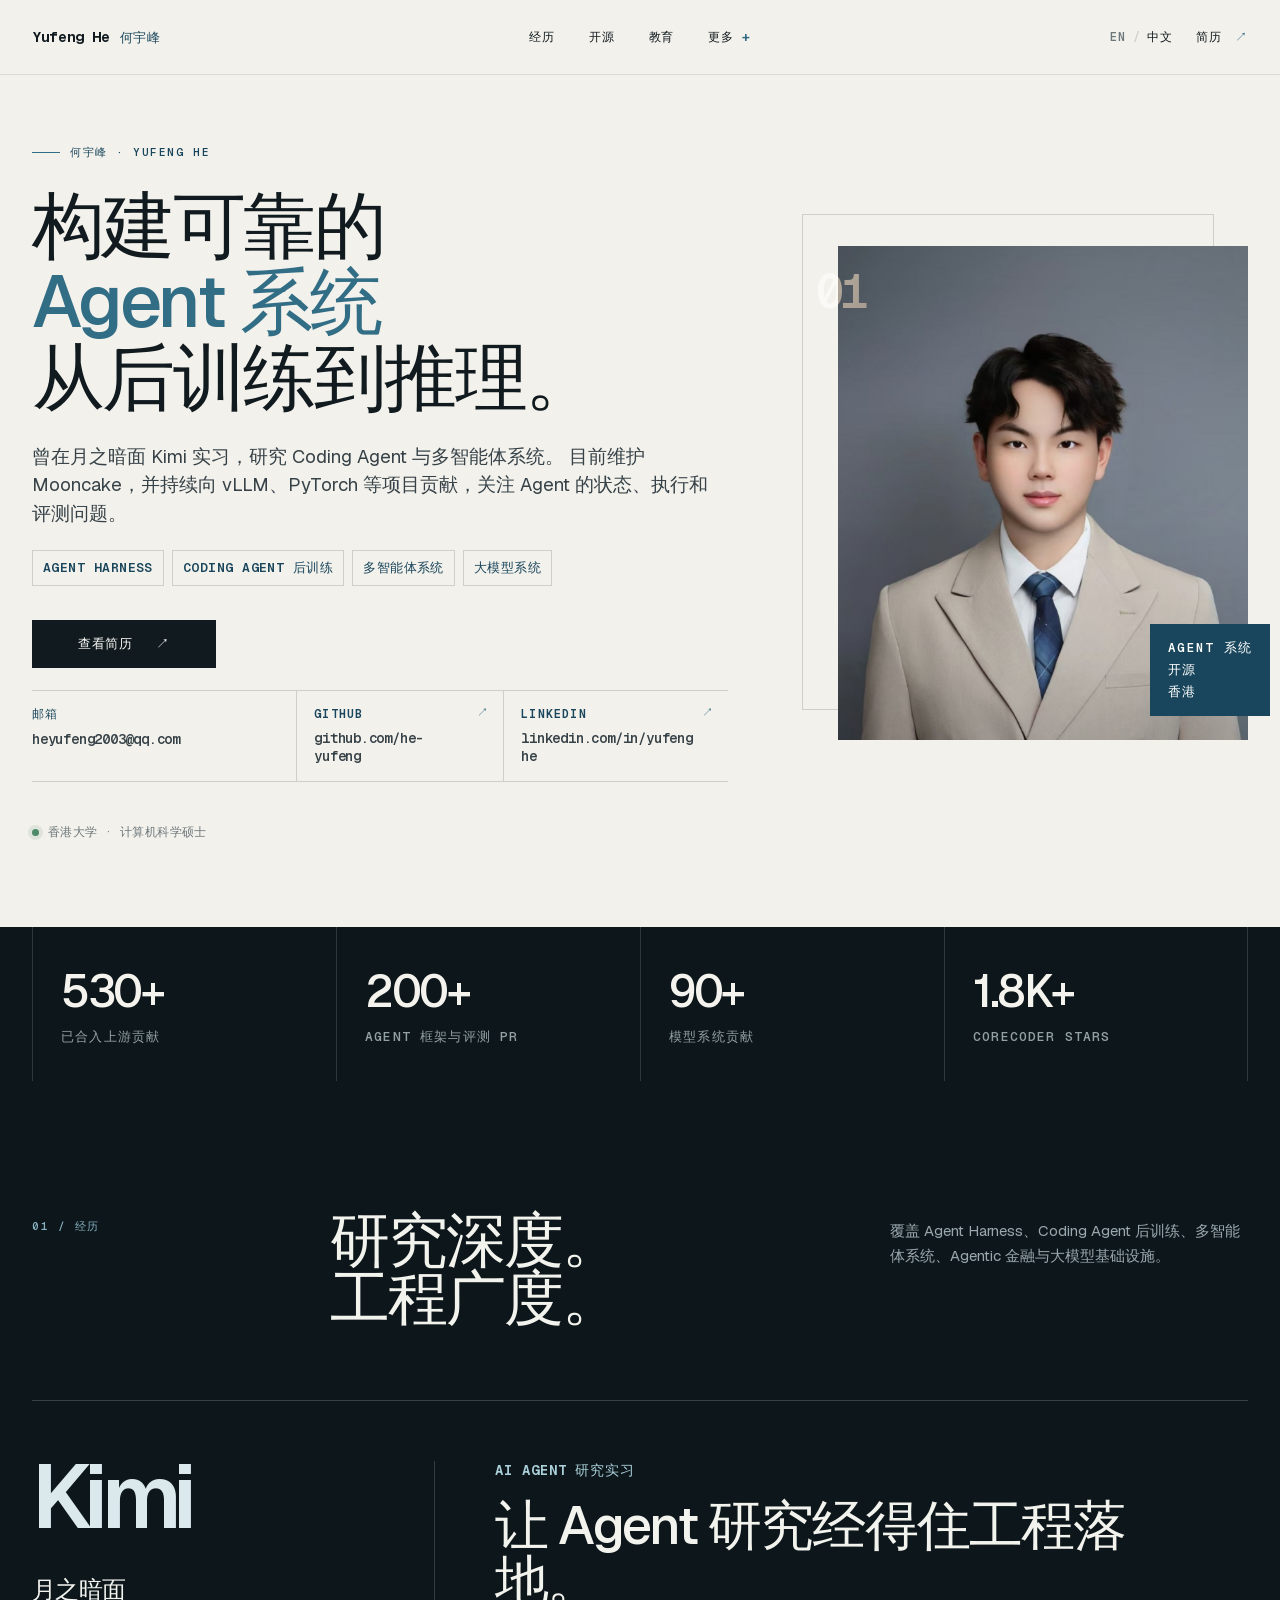
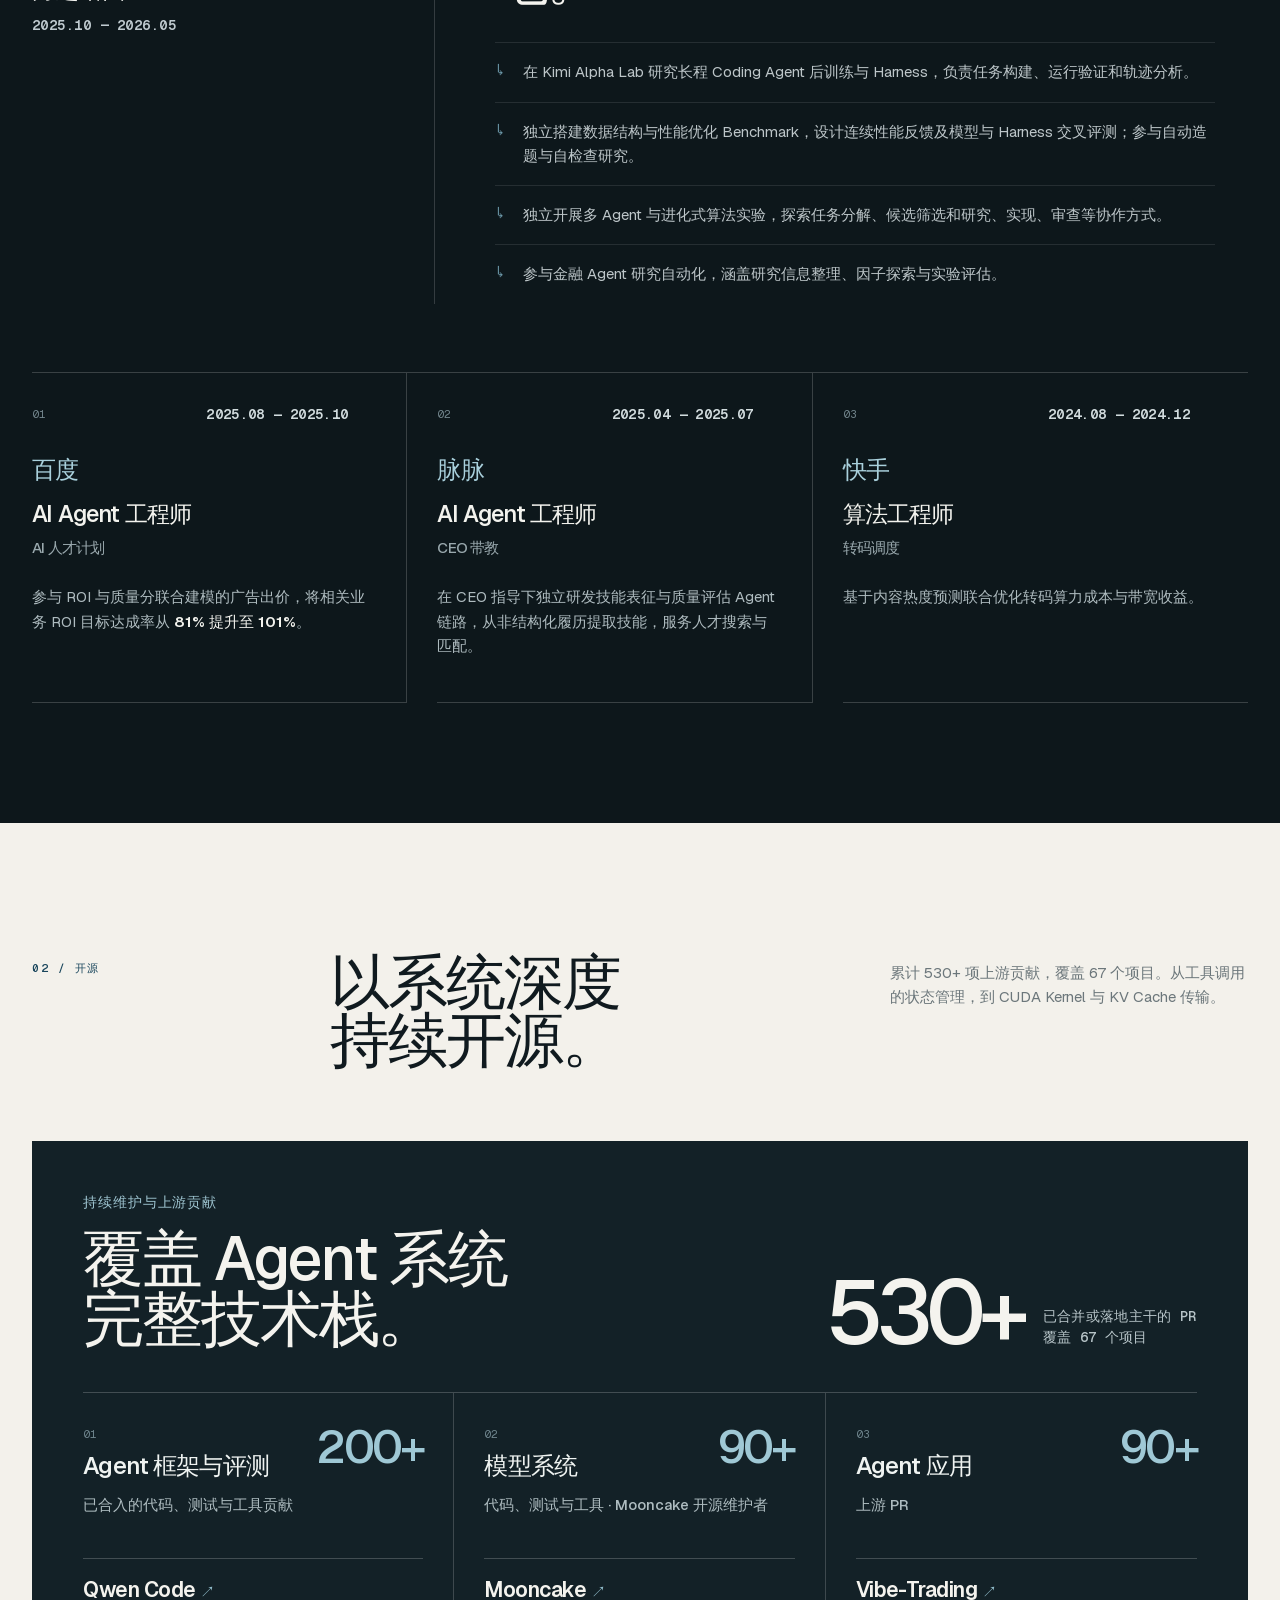
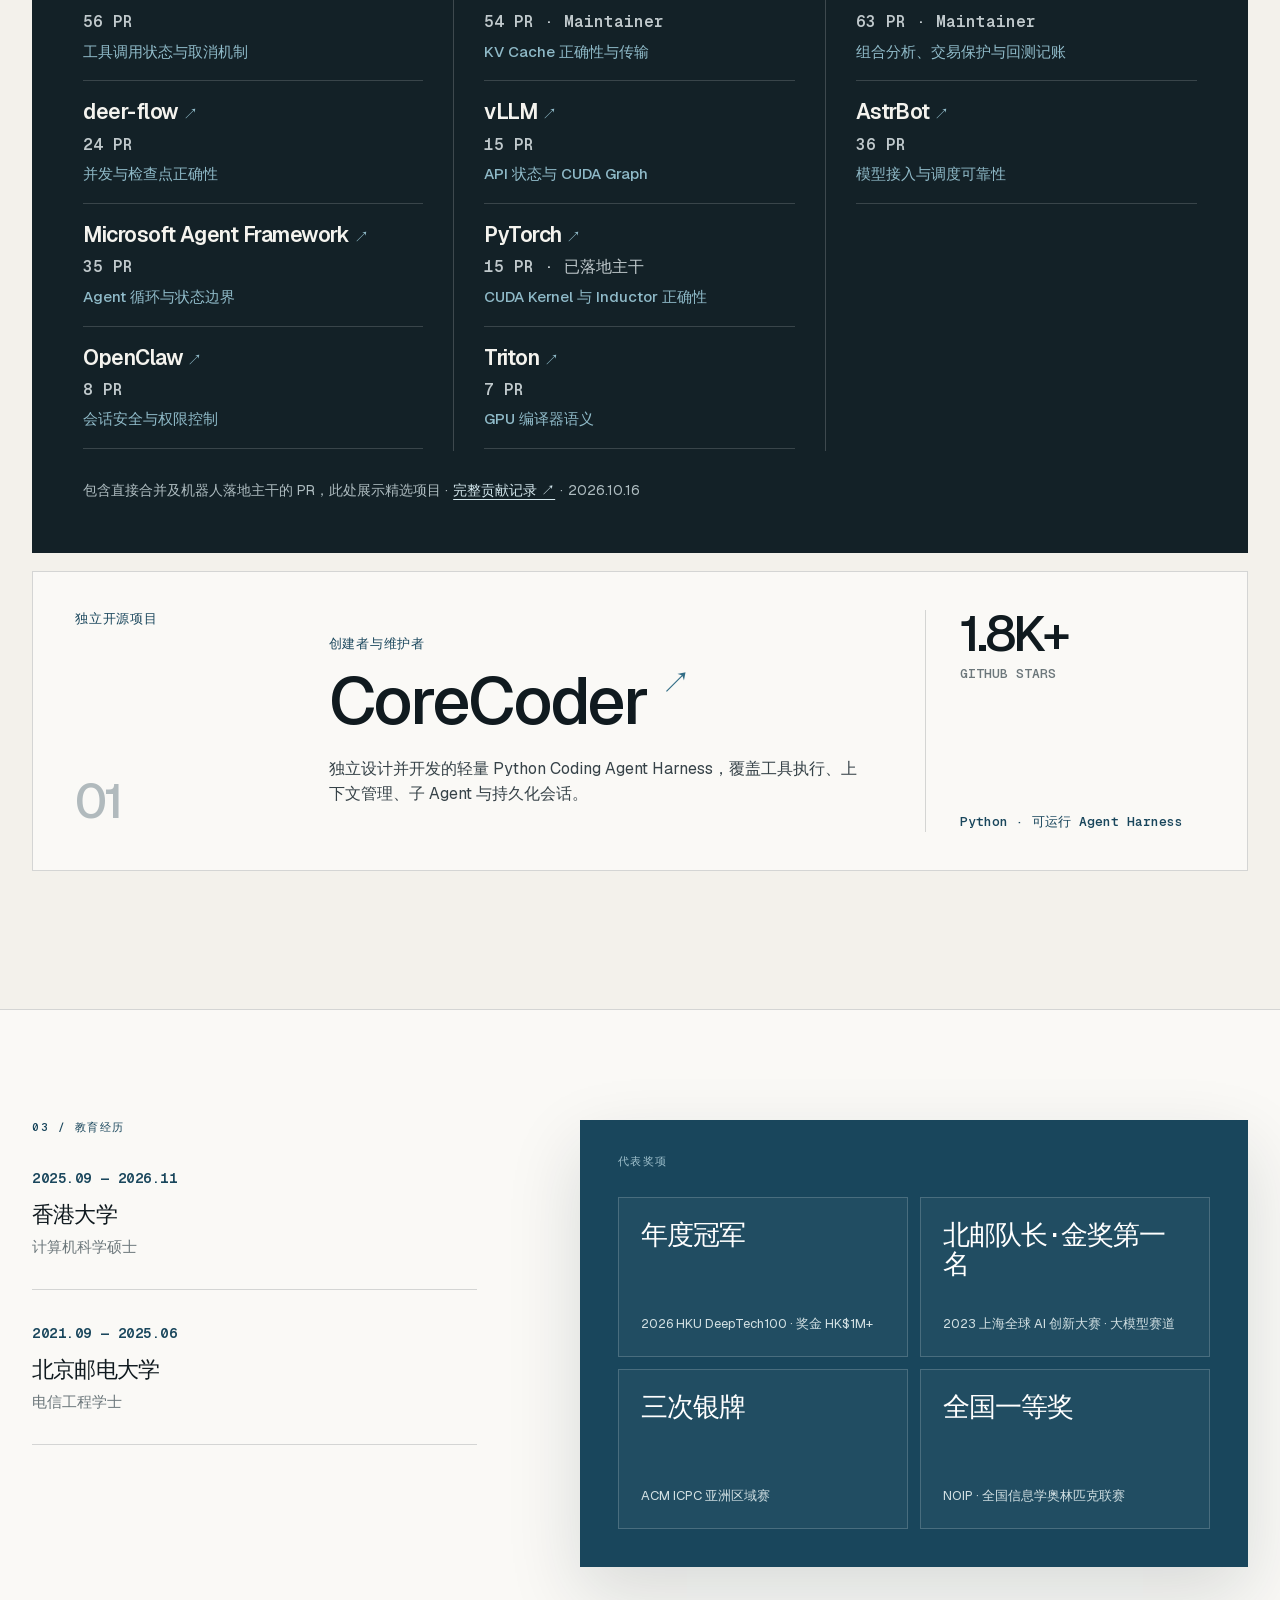
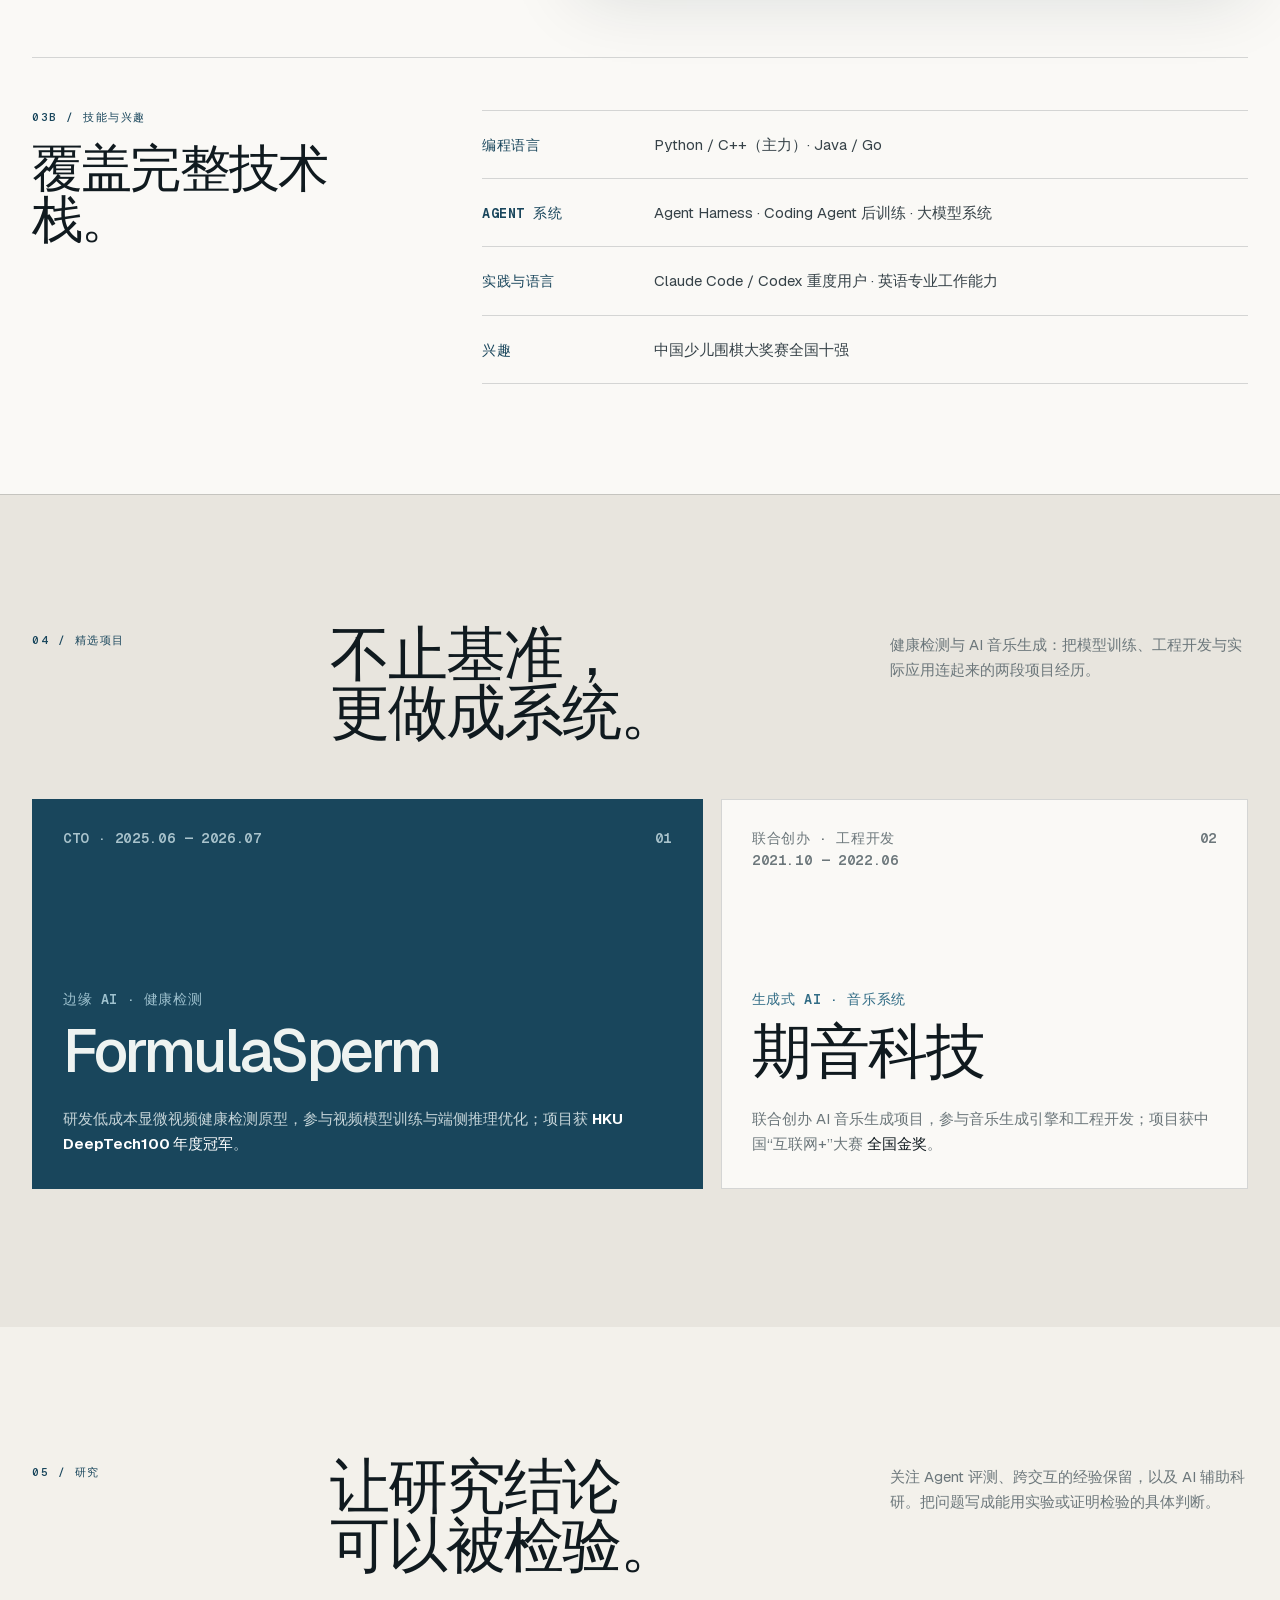
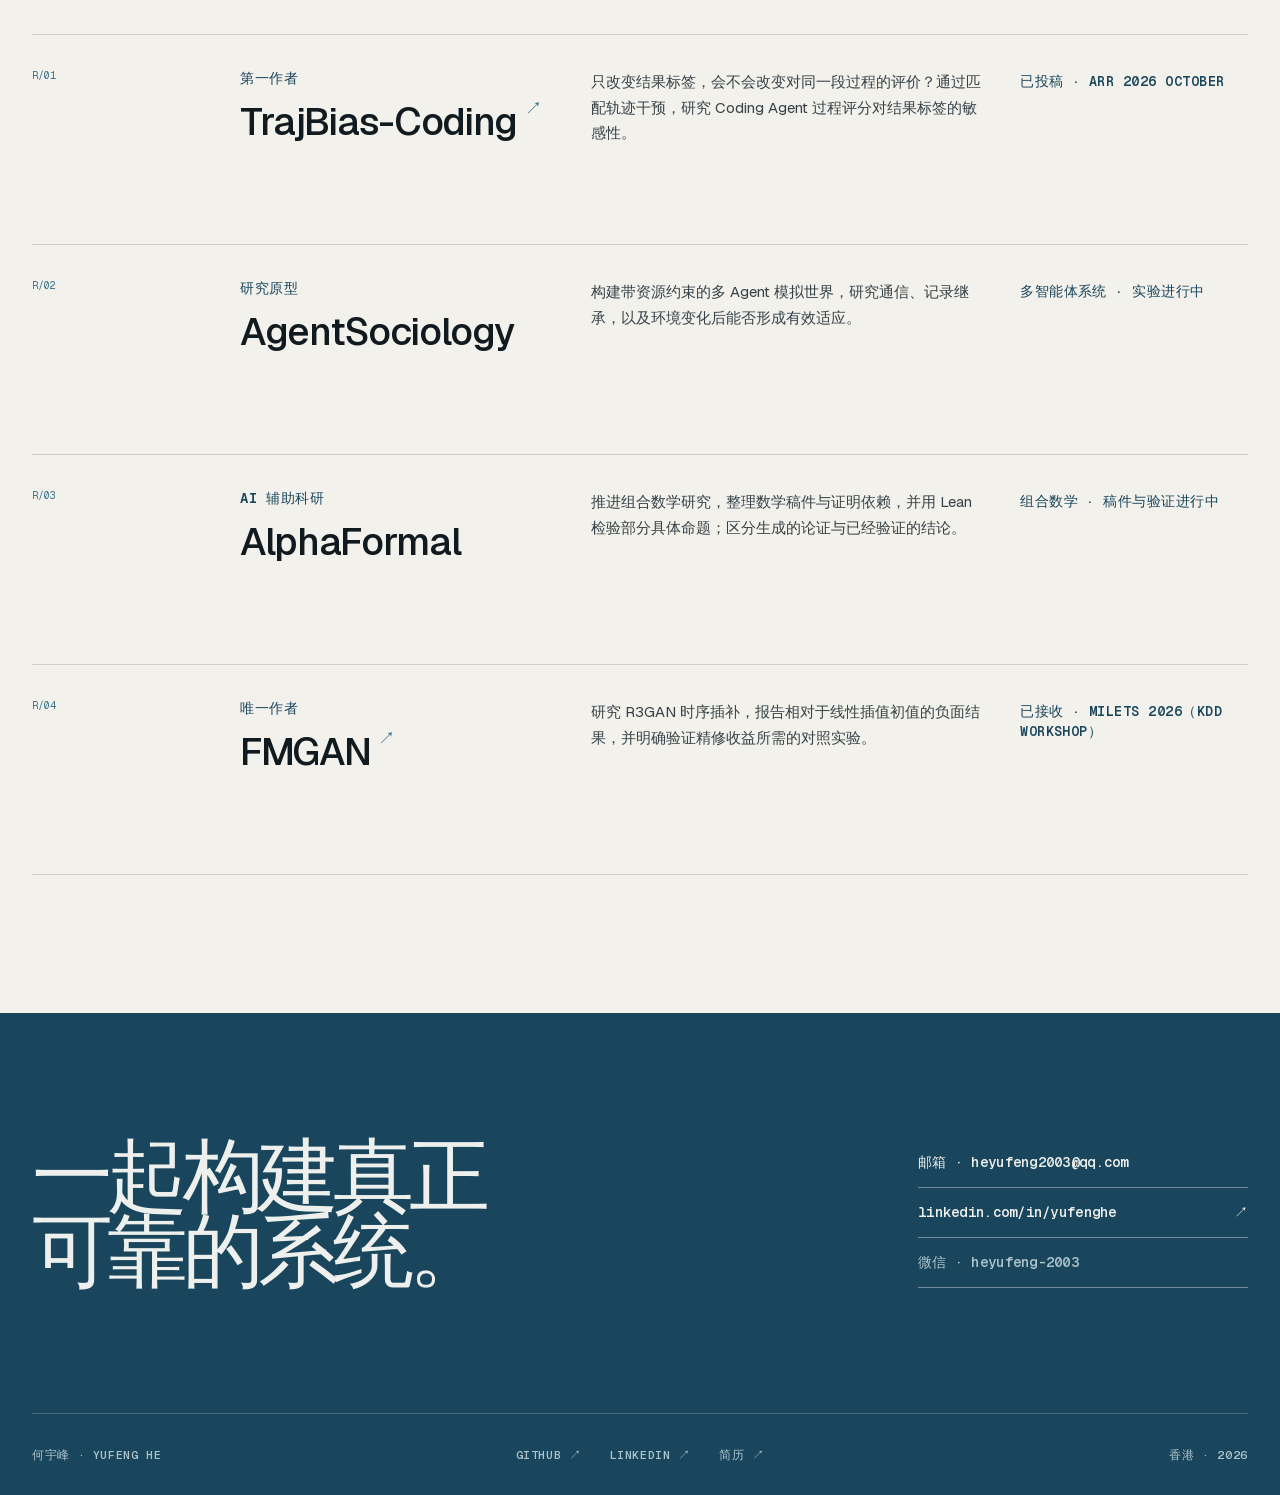
==== commit bec9769f: "Refresh bilingual portfolio and resume with October contribution evidence" ====
--- a/zh/index.html
+++ b/zh/index.html
@@ -4,7 +4,7 @@
   <meta charset="utf-8">
   <meta name="viewport" content="width=device-width, initial-scale=1">
   <title>何宇峰 — 从后训练到推理的 Agent 系统</title>
-  <meta name="description" content="前月之暗面 Kimi 研究员，累计合入 459+ 项上游 PR，专注 Agent Harness、Coding Agent 后训练、多智能体与大模型推理。">
+  <meta name="description" content="曾在月之暗面 Kimi 实习研究 Agent，现为 Mooncake 开源维护者；累计 530+ 项上游贡献，覆盖 67 个项目。">
   <meta name="keywords" content="Yufeng He,何宇峰,AI Agent Systems,Coding Agent,LLM Infrastructure,Mooncake,vLLM,CoreCoder">
   <meta name="author" content="Yufeng He">
   <meta name="robots" content="index, follow">
@@ -15,7 +15,7 @@
   <meta property="og:type" content="profile">
   <meta property="og:site_name" content="Yufeng He">
   <meta property="og:title" content="何宇峰 — 从后训练到推理的 Agent 系统">
-  <meta property="og:description" content="前月之暗面 Kimi 研究员 · 累计合入 459+ 项上游 PR，覆盖 Agent 系统与大模型推理基础设施。">
+  <meta property="og:description" content="Mooncake 开源维护者 · 曾在 Kimi 实习研究 Agent · 530+ 项已合并或落地主干的上游贡献。">
   <meta property="og:url" content="https://heyufeng.me/zh/">
   <meta property="og:locale" content="zh_CN">
   <meta property="og:locale:alternate" content="en_US">
@@ -26,12 +26,12 @@
   <meta property="og:image:alt" content="何宇峰 — 从后训练到推理的 Agent 系统">
   <meta name="twitter:card" content="summary_large_image">
   <meta name="twitter:title" content="何宇峰 — 从后训练到推理的 Agent 系统">
-  <meta name="twitter:description" content="前月之暗面 Kimi 研究员 · 累计合入 459+ 项上游 PR，覆盖 Agent 系统与大模型推理基础设施。">
+  <meta name="twitter:description" content="Mooncake 开源维护者 · 曾在 Kimi 实习研究 Agent · 530+ 项已合并或落地主干的上游贡献。">
   <meta name="twitter:image" content="https://heyufeng.me/og-agent-systems.png">
   <meta name="twitter:image:alt" content="何宇峰 — 从后训练到推理的 Agent 系统">
   <link rel="icon" href="../favicon.jpg">
   <link rel="apple-touch-icon" href="../favicon.jpg">
-  <link rel="stylesheet" href="../site.css?v=20261001-profile-v9">
+  <link rel="stylesheet" href="../site.css?v=20261016-profile-v10">
 </head>
-<body><main lang="zh-CN"><script type="application/ld+json">{"@context":"https://schema.org","@type":"Person","name":"何宇峰","alternateName":"Yufeng He","url":"https://heyufeng.me/zh/","email":"heyufeng2003@qq.com","image":"https://heyufeng.me/yufeng-he.jpg","alumniOf":[{"@type":"CollegeOrUniversity","name":"北京邮电大学"},{"@type":"CollegeOrUniversity","name":"香港大学"}],"sameAs":["https://github.com/he-yufeng","https://www.linkedin.com/in/yufenghe/"]}</script><header class="site-header"><nav class="shell nav" aria-label="主导航"><a class="wordmark" href="#top" aria-label="何宇峰，返回首页"><span class="wordmark-en">Yufeng He</span><span class="wordmark-zh">何宇峰</span></a><div class="nav-links"><a href="#experience">经历</a><a href="#open-source">开源</a><a href="#education">教育</a><details class="nav-profile"><summary>更多 <span aria-hidden="true">+</span></summary><div class="nav-dropdown"><a href="#experience"><span>01</span>经历</a><a href="#open-source"><span>02</span>开源</a><a href="#education"><span>03</span>教育与奖项</a><a href="#projects"><span>04</span>精选项目</a><a href="#research"><span>05</span>研究</a><a href="#skills"><span>03B</span>技能与兴趣</a><a href="#contact"><span>—</span>联系方式</a></div></details></div><div class="nav-utilities"><div class="language-switcher" aria-label="语言"><a href="../">EN</a><span aria-hidden="true">/</span><a href="#top" aria-current="page">中文</a></div><a class="nav-resume" href="../Yufeng-He-Resume.pdf" target="_blank" rel="noreferrer">简历 <span aria-hidden="true">↗</span></a></div></nav></header><section class="hero shell" id="top"><div class="hero-copy"><p class="eyebrow"><span></span> 何宇峰 · Yufeng He</p><h1>构建可靠的<span>Agent 系统</span>从后训练到推理。</h1><p class="hero-lede">曾任月之暗面 Kimi Agent 研究员，Mooncake 开源维护者；持续工作于 Coding Agent 后训练、 Agent Harness、多智能体系统与大模型推理基础设施。</p><div class="hero-focus" aria-label="主要方向"><span>Agent Harness</span><span>Coding Agent 后训练</span><span>多智能体系统</span><span>大模型系统</span></div><div class="hero-actions"><a class="button button-primary button-resume" href="../Yufeng-He-Resume.pdf" target="_blank" rel="noreferrer">查看简历 <span>↗</span></a></div><div class="hero-contacts" aria-label="联系方式"><div class="hero-contact hero-contact-email"><span>邮箱</span><strong>heyufeng2003@qq.com</strong></div><a class="hero-contact" href="https://github.com/he-yufeng" target="_blank" rel="noreferrer"><span>GitHub</span><strong>github.com/he-yufeng</strong><i aria-hidden="true">↗</i></a><a class="hero-contact" href="https://www.linkedin.com/in/yufenghe/" target="_blank" rel="noreferrer"><span>LinkedIn</span><strong>linkedin.com/in/yufenghe</strong><i aria-hidden="true">↗</i></a></div><div class="hero-note"><span class="status-dot"></span>香港大学 · 计算机科学硕士</div></div><div class="portrait-stage" aria-label="何宇峰肖像"><div class="portrait-frame"><img src="../yufeng-he.jpg" alt="何宇峰" fetchPriority="high"/></div><div class="portrait-index" aria-hidden="true">01</div><div class="portrait-caption"><span>Agent 系统</span><span>开源</span><span>香港</span></div></div></section><section class="signal-strip" aria-label="代表性数据"><div class="shell signal-grid"><div class="signal"><strong>459+</strong><span>已合入上游 PR</span></div><div class="signal"><strong>60+</strong><span>推理系统修复</span></div><div class="signal"><strong>200+</strong><span>Harness 重要改进</span></div><div class="signal"><strong>100+</strong><span>Agent 应用 PR</span></div></div></section><section class="section shell opensource-section"><div class="section-heading" id="open-source"><p class="section-index">02 / 开源</p><h2>以系统深度<br/>持续开源。</h2><p>持续维护和贡献 Agent 与大模型生态中的 65 个上游项目，累计合入 459+ 个 PR，并独立开发 Agent 工具。</p></div><div class="opensource-stack"><article class="opensource-record"><header class="opensource-record-head"><div><p class="opensource-kicker">持续维护与上游贡献</p><h3>覆盖 Agent 系统<br/>完整技术栈。</h3></div><div class="opensource-total"><strong>459+</strong><span>已合入的上游 PR<br/>覆盖 65 个项目</span></div></header><div class="contribution-tracks"><section class="contribution-track" aria-labelledby="agent-infra-title-zh"><div class="track-heading"><div><span>01</span><h4 id="agent-infra-title-zh">Agent Harness</h4></div><strong>200+</strong></div><p class="track-context">上游重要改进</p><div class="track-list" aria-label="Agent Harness 贡献"><div class="track-row"><a href="https://github.com/QwenLM/qwen-code/pulls?q=is%3Apr+author%3Ahe-yufeng" target="_blank" rel="noreferrer">Qwen Code<!-- --> <span>↗</span></a><span>56+ PR</span><strong>工具调用状态与取消机制</strong></div><div class="track-row"><a href="https://github.com/bytedance/deer-flow/pulls?q=is%3Apr+author%3Ahe-yufeng" target="_blank" rel="noreferrer">DeerFlow<!-- --> <span>↗</span></a><span>18+ PR</span><strong>并发与检查点正确性</strong></div><div class="track-row"><a href="https://github.com/microsoft/agent-framework/pulls?q=is%3Apr+author%3Ahe-yufeng" target="_blank" rel="noreferrer">Microsoft Agent Framework<!-- --> <span>↗</span></a><span>32+ PR</span><strong>Agent 循环与状态边界</strong></div><div class="track-row"><a href="https://github.com/openclaw/openclaw/pulls?q=is%3Apr+author%3Ahe-yufeng" target="_blank" rel="noreferrer">OpenClaw<!-- --> <span>↗</span></a><span>7+ PR</span><strong>会话安全与权限控制</strong></div></div></section><section class="contribution-track" aria-labelledby="inference-title-zh"><div class="track-heading"><div><span>02</span><h4 id="inference-title-zh">推理系统</h4></div><strong>60+</strong></div><p class="track-context">系统级修复 · Mooncake 开源维护者</p><div class="track-list" aria-label="推理系统贡献"><div class="track-row"><a href="https://github.com/kvcache-ai/Mooncake/pulls?q=is%3Apr+author%3Ahe-yufeng" target="_blank" rel="noreferrer">Mooncake<!-- --> <span>↗</span></a><span>44+ PR · Maintainer</span><strong>KV Cache 正确性与传输</strong></div><div class="track-row"><a href="https://github.com/vllm-project/vllm/pulls?q=is%3Apr+author%3Ahe-yufeng" target="_blank" rel="noreferrer">vLLM<!-- --> <span>↗</span></a><span>12+ PR</span><strong>API 状态与 CUDA Graph</strong></div><div class="track-row"><a href="https://github.com/pytorch/pytorch/commits/main/?author=he-yufeng" target="_blank" rel="noreferrer">PyTorch<!-- --> <span>↗</span></a><span>11+ PR</span><strong>Kernel 与编译器正确性</strong></div><div class="track-row"><a href="https://github.com/triton-lang/triton/pulls?q=is%3Apr+author%3Ahe-yufeng" target="_blank" rel="noreferrer">Triton<!-- --> <span>↗</span></a><span>6+ PR</span><strong>GPU 编译器语义</strong></div></div></section><section class="contribution-track" aria-labelledby="agent-apps-title-zh"><div class="track-heading"><div><span>03</span><h4 id="agent-apps-title-zh">Agent 应用</h4></div><strong>100+</strong></div><p class="track-context">上游 PR</p><div class="track-list" aria-label="Agent 应用贡献"><div class="track-row"><a href="https://github.com/HKUDS/Vibe-Trading" target="_blank" rel="noreferrer">Vibe-Trading<!-- --> <span>↗</span></a><span>43+ PR · Maintainer</span><strong>组合分析与实盘交易安全</strong></div><div class="track-row"><a href="https://github.com/AstrBotDevs/AstrBot/pulls?q=is%3Apr+author%3Ahe-yufeng" target="_blank" rel="noreferrer">AstrBot<!-- --> <span>↗</span></a><span>33+ PR</span><strong>模型接入与调度可靠性</strong></div></div></section></div><p class="opensource-source">此处展示精选贡献 · <a href="https://github.com/he-yufeng#open-source-contributions" target="_blank" rel="noreferrer">完整贡献记录 ↗</a> · <time dateTime="2026-10-01">2026.10.01</time></p></article><article class="owned-project"><div class="owned-project-index"><span>独立开源项目</span><strong>01</strong></div><div class="owned-project-copy"><p>创建者与维护者</p><h3><a href="https://github.com/he-yufeng/CoreCoder" target="_blank" rel="noreferrer">CoreCoder <span>↗</span></a></h3><p>独立设计并开发的轻量 Python Coding Agent Harness，覆盖工具执行、上下文管理、子 Agent 与持久化会话。</p></div><div class="owned-project-meta"><div><strong>1.7K+</strong><span>GitHub Stars</span></div><p>Python · 可运行 Agent Harness</p></div></article></div></section><section class="experience-section"><div class="shell section experience-inner" id="experience"><div class="section-heading section-heading-light"><p class="section-index">01 / 经历</p><h2>研究深度。<br/>工程广度。</h2><p>覆盖 Agent Harness、Coding Agent 后训练、多智能体系统、Agentic 金融与大模型基础设施。</p></div><article class="experience-feature"><div class="experience-identity"><p class="company-mark">Kimi</p><div class="experience-brand"><span>月之暗面</span><time>2025.10 — 2026.05</time></div></div><div class="experience-content"><p class="role-label">AI Agent 研究员</p><h3>让 Agent 研究经得住工程落地。</h3><ul><li>在月之暗面 Kimi 阿尔法实验室，负责 Agent 后训练和 Harness 框架等领域的探索实验与工程验证。</li><li>参与 Kimi Coding Agent 后训练对齐；独立搭建长程编程任务后训练 Benchmark，并参与 Agent 自进化后训练研究。</li><li>参与 Multi-Agent System 和 Agent Swarm 算法研究与工程落地，独立负责大量多智能体算法实验。</li><li>核心参与某重点量化金融 Agents 项目；此外独立负责多项 Agent 重点保密项目。</li></ul></div></article><div class="experience-list"><article><div class="entry-topline"><span>01</span><time>2025.08 — 2025.10</time></div><p class="entry-company">百度</p><h3>AI Agent 工程师<br/><span>AI 人才计划</span></h3><p>研发 ROI 与质量分联合建模的广告出价 Agent，将核心业务 ROI 达成率从 <strong>81% 提升至 101%</strong>。</p></article><article><div class="entry-topline"><span>02</span><time>2025.04 — 2025.07</time></div><p class="entry-company">脉脉</p><h3>AI Agent 工程师<br/><span>CEO 带教</span></h3><p>在 CEO 带教下独立研发 Agent 技能表征与质量评估链路，优化职业推荐自动化闭环。</p></article><article><div class="entry-topline"><span>03</span><time>2024.08 — 2024.12</time></div><p class="entry-company">快手</p><h3>算法工程师<br/><span>转码调度</span></h3><p>基于内容热度预测联合优化转码算力成本与带宽收益。</p></article></div></div></section><section class="section shell research-section"><div class="section-heading research-heading" id="research"><p class="section-index">05 / 研究</p><h2>研究 Agent 系统<br/>如何失效。</h2><p>聚焦评测盲区：长程轨迹隐藏了什么、多智能体系统如何崩溃，以及 Benchmark 分数何时不再反映真实能力。</p></div><div class="research-list"><article><div class="research-index">R/01</div><div><p class="research-role">第一作者</p><h3><a href="https://github.com/he-yufeng/TrajBias" target="_blank" rel="noreferrer">TrajBias<!-- --> <span>↗</span></a></h3></div><p class="research-copy">搭建 Coding Agent 轨迹评测框架，发现区别于文本的三类偏差。</p><p class="research-meta">Coding Agent 轨迹评测</p></article><article><div class="research-index">R/02</div><div><p class="research-role">第一作者</p><h3>FinAgentFail</h3></div><p class="research-copy">构建金融多智能体失败基准，并归纳九类失效模式。</p><p class="research-meta">多智能体系统 · 金融 Agent</p></article><article><div class="research-index">R/03</div><div><p class="research-role">唯一作者</p><h3><a href="https://github.com/he-yufeng/adversarial-refinement-imputation" target="_blank" rel="noreferrer">FMGAN<!-- --> <span>↗</span></a></h3></div><p class="research-copy">研究 R3GAN 时序插补，报告相对于线性插值初值的负面结果，并明确验证精修收益所需的对照实验。</p><p class="research-meta">发表于 MiLeTS@KDD 2026</p></article></div></section><section class="venture-section"><div class="shell section" id="projects"><div class="section-heading venture-heading"><p class="section-index">04 / 精选项目</p><h2>不止基准，<br/>更做成系统。</h2><p>两段更早的完整系统实践：从边缘 AI 与数字孪生，到多智能体音乐生成，并对最终工程结果负责。</p></div><div class="venture-grid"><article class="venture-card venture-card-primary"><div class="venture-topline"><span>CTO · 2025.06 — 2026.07</span><span>01</span></div><div><p>边缘 AI · 健康自检</p><h3>FormulaSperm</h3><p>0→1 研发边缘 AI 智能健康自检系统，训练视频模型并优化端侧推理；数字孪生仿真误差 <strong>低于 3%</strong>。</p></div></article><article class="venture-card"><div class="venture-topline"><span>全栈工程师<br/>2021.10 — 2022.06</span><span>02</span></div><div><p>生成式 AI · 音乐系统</p><h3>期音科技</h3><p>首创多智能体协同的 AI 音乐生成引擎，获得中国“互联网+”大赛 <strong>全国金奖</strong>。</p></div></article></div></div></section><section class="credentials-section"><div class="shell credentials-grid" id="education"><div><p class="section-index">03 / 教育经历</p><div class="education-entry"><span>2025.09 — 2026.11</span><h3>香港大学</h3><p>计算机科学硕士</p></div><div class="education-entry"><span>2021.09 — 2025.06</span><h3>北京邮电大学</h3><p>电信工程学士</p></div></div><div class="honors-column"><p class="section-index">代表奖项</p><ul><li><strong>年度冠军</strong><span>2026 HKU DeepTech100 · 奖金 HK$1M+</span></li><li><strong>北邮队长 · 金奖第一名</strong><span>2023 上海全球 AI 创新大赛 · 大模型赛道</span></li><li><strong>三次银牌</strong><span>ACM ICPC 亚洲区域赛</span></li><li><strong>全国一等奖</strong><span>NOIP · 全国信息学奥林匹克联赛</span></li></ul></div></div><div class="shell skills-panel" id="skills"><div class="skills-intro"><p class="section-index">03B / 技能与兴趣</p><h3>覆盖完整技术栈。</h3></div><div class="skills-groups"><div><span>编程语言</span><p>Python / C++（主力）· Java / Go</p></div><div><span>Agent 系统</span><p>Agent Harness · Coding Agent 后训练 · 大模型系统</p></div><div><span>实践与语言</span><p>Claude Code / Codex 重度用户 · 英语专业工作能力</p></div><div><span>兴趣</span><p>中国少儿围棋大奖赛全国十强</p></div></div></div></section><footer class="footer"><div class="shell footer-top" id="contact"><p>一起构建真正<br/>可靠的系统。</p><div class="footer-contact"><span class="footer-email">邮箱 · heyufeng2003@qq.com</span><a href="https://www.linkedin.com/in/yufenghe/" target="_blank" rel="noreferrer">linkedin.com/in/yufenghe <span>↗</span></a><span>微信 · heyufeng-2003</span></div></div><div class="shell footer-bottom"><span>何宇峰 · Yufeng He</span><div><a href="https://github.com/he-yufeng" target="_blank" rel="noreferrer">GitHub ↗</a><a href="https://www.linkedin.com/in/yufenghe/" target="_blank" rel="noreferrer">LinkedIn ↗</a><a href="../Yufeng-He-Resume.pdf" target="_blank" rel="noreferrer">简历 ↗</a></div><span>香港 · 2026</span></div></footer></main></body>
+<body><main lang="zh-CN"><script type="application/ld+json">{"@context":"https://schema.org","@type":"Person","name":"何宇峰","alternateName":"Yufeng He","url":"https://heyufeng.me/zh/","email":"heyufeng2003@qq.com","image":"https://heyufeng.me/yufeng-he.jpg","alumniOf":[{"@type":"CollegeOrUniversity","name":"北京邮电大学"},{"@type":"CollegeOrUniversity","name":"香港大学"}],"sameAs":["https://github.com/he-yufeng","https://www.linkedin.com/in/yufenghe/"]}</script><header class="site-header"><nav class="shell nav" aria-label="主导航"><a class="wordmark" href="#top" aria-label="何宇峰，返回首页"><span class="wordmark-en">Yufeng He</span><span class="wordmark-zh">何宇峰</span></a><div class="nav-links"><a href="#experience">经历</a><a href="#open-source">开源</a><a href="#education">教育</a><details class="nav-profile"><summary>更多 <span aria-hidden="true">+</span></summary><div class="nav-dropdown"><a href="#experience"><span>01</span>经历</a><a href="#open-source"><span>02</span>开源</a><a href="#education"><span>03</span>教育与奖项</a><a href="#projects"><span>04</span>精选项目</a><a href="#research"><span>05</span>研究</a><a href="#skills"><span>03B</span>技能与兴趣</a><a href="#contact"><span>—</span>联系方式</a></div></details></div><div class="nav-utilities"><div class="language-switcher" aria-label="语言"><a href="../">EN</a><span aria-hidden="true">/</span><a href="#top" aria-current="page">中文</a></div><a class="nav-resume" href="../Yufeng-He-Resume.pdf" target="_blank" rel="noreferrer">简历 <span aria-hidden="true">↗</span></a></div></nav></header><section class="hero shell" id="top"><div class="hero-copy"><p class="eyebrow"><span></span> 何宇峰 · Yufeng He</p><h1>构建可靠的<span>Agent 系统</span>从后训练到推理。</h1><p class="hero-lede">曾在月之暗面 Kimi 实习，研究 Coding Agent 与多智能体系统。 目前维护 Mooncake，并持续向 vLLM、PyTorch 等项目贡献，关注 Agent 的状态、执行和评测问题。</p><div class="hero-focus" aria-label="主要方向"><span>Agent Harness</span><span>Coding Agent 后训练</span><span>多智能体系统</span><span>大模型系统</span></div><div class="hero-actions"><a class="button button-primary button-resume" href="../Yufeng-He-Resume.pdf" target="_blank" rel="noreferrer">查看简历 <span>↗</span></a></div><div class="hero-contacts" aria-label="联系方式"><div class="hero-contact hero-contact-email"><span>邮箱</span><strong>heyufeng2003@qq.com</strong></div><a class="hero-contact" href="https://github.com/he-yufeng" target="_blank" rel="noreferrer"><span>GitHub</span><strong>github.com/he-yufeng</strong><i aria-hidden="true">↗</i></a><a class="hero-contact" href="https://www.linkedin.com/in/yufenghe/" target="_blank" rel="noreferrer"><span>LinkedIn</span><strong>linkedin.com/in/yufenghe</strong><i aria-hidden="true">↗</i></a></div><div class="hero-note"><span class="status-dot"></span>香港大学 · 计算机科学硕士</div></div><div class="portrait-stage" aria-label="何宇峰肖像"><div class="portrait-frame"><img src="../yufeng-he.jpg" alt="何宇峰" fetchPriority="high"/></div><div class="portrait-index" aria-hidden="true">01</div><div class="portrait-caption"><span>Agent 系统</span><span>开源</span><span>香港</span></div></div></section><section class="signal-strip" aria-label="代表性数据"><div class="shell signal-grid"><div class="signal"><strong>530+</strong><span>已合入上游贡献</span></div><div class="signal"><strong>200+</strong><span>Agent 框架与评测 PR</span></div><div class="signal"><strong>90+</strong><span>模型系统贡献</span></div><div class="signal"><strong>1.8K+</strong><span>CoreCoder Stars</span></div></div></section><section class="section shell opensource-section"><div class="section-heading" id="open-source"><p class="section-index">02 / 开源</p><h2>以系统深度<br/>持续开源。</h2><p>累计 530+ 项上游贡献，覆盖 67 个项目。从工具调用的状态管理，到 CUDA Kernel 与 KV Cache 传输。</p></div><div class="opensource-stack"><article class="opensource-record"><header class="opensource-record-head"><div><p class="opensource-kicker">持续维护与上游贡献</p><h3>覆盖 Agent 系统<br/>完整技术栈。</h3></div><div class="opensource-total"><strong>530+</strong><span>已合并或落地主干的 PR<br/>覆盖 67 个项目</span></div></header><div class="contribution-tracks"><section class="contribution-track" aria-labelledby="agent-infra-title-zh"><div class="track-heading"><div><span>01</span><h4 id="agent-infra-title-zh">Agent 框架与评测</h4></div><strong>200+</strong></div><p class="track-context">已合入的代码、测试与工具贡献</p><div class="track-list" aria-label="Agent Harness 贡献"><div class="track-row"><a href="https://github.com/QwenLM/qwen-code/pulls?q=is%3Apr+is%3Amerged+author%3Ahe-yufeng" target="_blank" rel="noreferrer">Qwen Code<!-- --> <span>↗</span></a><span>56 PR</span><strong>工具调用状态与取消机制</strong></div><div class="track-row"><a href="https://github.com/bytedance/deer-flow/pulls?q=is%3Apr+is%3Amerged+author%3Ahe-yufeng" target="_blank" rel="noreferrer">deer-flow<!-- --> <span>↗</span></a><span>24 PR</span><strong>并发与检查点正确性</strong></div><div class="track-row"><a href="https://github.com/microsoft/agent-framework/pulls?q=is%3Apr+is%3Amerged+author%3Ahe-yufeng" target="_blank" rel="noreferrer">Microsoft Agent Framework<!-- --> <span>↗</span></a><span>35 PR</span><strong>Agent 循环与状态边界</strong></div><div class="track-row"><a href="https://github.com/openclaw/openclaw/pulls?q=is%3Apr+is%3Amerged+author%3Ahe-yufeng" target="_blank" rel="noreferrer">OpenClaw<!-- --> <span>↗</span></a><span>8 PR</span><strong>会话安全与权限控制</strong></div></div></section><section class="contribution-track" aria-labelledby="inference-title-zh"><div class="track-heading"><div><span>02</span><h4 id="inference-title-zh">模型系统</h4></div><strong>90+</strong></div><p class="track-context">代码、测试与工具 · Mooncake 开源维护者</p><div class="track-list" aria-label="推理系统贡献"><div class="track-row"><a href="https://github.com/kvcache-ai/Mooncake/pulls?q=is%3Apr+is%3Amerged+author%3Ahe-yufeng" target="_blank" rel="noreferrer">Mooncake<!-- --> <span>↗</span></a><span>54 PR · Maintainer</span><strong>KV Cache 正确性与传输</strong></div><div class="track-row"><a href="https://github.com/vllm-project/vllm/pulls?q=is%3Apr+is%3Amerged+author%3Ahe-yufeng" target="_blank" rel="noreferrer">vLLM<!-- --> <span>↗</span></a><span>15 PR</span><strong>API 状态与 CUDA Graph</strong></div><div class="track-row"><a href="https://github.com/pytorch/pytorch/commits/main/?author=he-yufeng" target="_blank" rel="noreferrer">PyTorch<!-- --> <span>↗</span></a><span>15 PR · 已落地主干</span><strong>CUDA Kernel 与 Inductor 正确性</strong></div><div class="track-row"><a href="https://github.com/triton-lang/triton/pulls?q=is%3Apr+is%3Amerged+author%3Ahe-yufeng" target="_blank" rel="noreferrer">Triton<!-- --> <span>↗</span></a><span>7 PR</span><strong>GPU 编译器语义</strong></div></div></section><section class="contribution-track" aria-labelledby="agent-apps-title-zh"><div class="track-heading"><div><span>03</span><h4 id="agent-apps-title-zh">Agent 应用</h4></div><strong>90+</strong></div><p class="track-context">上游 PR</p><div class="track-list" aria-label="Agent 应用贡献"><div class="track-row"><a href="https://github.com/HKUDS/Vibe-Trading" target="_blank" rel="noreferrer">Vibe-Trading<!-- --> <span>↗</span></a><span>63 PR · Maintainer</span><strong>组合分析、交易保护与回测记账</strong></div><div class="track-row"><a href="https://github.com/AstrBotDevs/AstrBot/pulls?q=is%3Apr+is%3Amerged+author%3Ahe-yufeng" target="_blank" rel="noreferrer">AstrBot<!-- --> <span>↗</span></a><span>36 PR</span><strong>模型接入与调度可靠性</strong></div></div></section></div><p class="opensource-source">包含直接合并及机器人落地主干的 PR，此处展示精选项目 · <a href="https://github.com/he-yufeng#open-source-contributions" target="_blank" rel="noreferrer">完整贡献记录 ↗</a> · <time dateTime="2026-10-16">2026.10.16</time></p></article><article class="owned-project"><div class="owned-project-index"><span>独立开源项目</span><strong>01</strong></div><div class="owned-project-copy"><p>创建者与维护者</p><h3><a href="https://github.com/he-yufeng/CoreCoder" target="_blank" rel="noreferrer">CoreCoder <span>↗</span></a></h3><p>独立设计并开发的轻量 Python Coding Agent Harness，覆盖工具执行、上下文管理、子 Agent 与持久化会话。</p></div><div class="owned-project-meta"><div><strong>1.8K+</strong><span>GitHub Stars</span></div><p>Python · 可运行 Agent Harness</p></div></article></div></section><section class="experience-section"><div class="shell section experience-inner" id="experience"><div class="section-heading section-heading-light"><p class="section-index">01 / 经历</p><h2>研究深度。<br/>工程广度。</h2><p>覆盖 Agent Harness、Coding Agent 后训练、多智能体系统、Agentic 金融与大模型基础设施。</p></div><article class="experience-feature"><div class="experience-identity"><p class="company-mark">Kimi</p><div class="experience-brand"><span>月之暗面</span><time>2025.10 — 2026.05</time></div></div><div class="experience-content"><p class="role-label">AI Agent 研究实习</p><h3>让 Agent 研究经得住工程落地。</h3><ul><li>在 Kimi Alpha Lab 研究长程 Coding Agent 后训练与 Harness，负责任务构建、运行验证和轨迹分析。</li><li>独立搭建数据结构与性能优化 Benchmark，设计连续性能反馈及模型与 Harness 交叉评测；参与自动造题与自检查研究。</li><li>独立开展多 Agent 与进化式算法实验，探索任务分解、候选筛选和研究、实现、审查等协作方式。</li><li>参与金融 Agent 研究自动化，涵盖研究信息整理、因子探索与实验评估。</li></ul></div></article><div class="experience-list"><article><div class="entry-topline"><span>01</span><time>2025.08 — 2025.10</time></div><p class="entry-company">百度</p><h3>AI Agent 工程师<br/><span>AI 人才计划</span></h3><p>参与 ROI 与质量分联合建模的广告出价，将相关业务 ROI 目标达成率从 <strong>81% 提升至 101%</strong>。</p></article><article><div class="entry-topline"><span>02</span><time>2025.04 — 2025.07</time></div><p class="entry-company">脉脉</p><h3>AI Agent 工程师<br/><span>CEO 带教</span></h3><p>在 CEO 指导下独立研发技能表征与质量评估 Agent 链路，从非结构化履历提取技能，服务人才搜索与匹配。</p></article><article><div class="entry-topline"><span>03</span><time>2024.08 — 2024.12</time></div><p class="entry-company">快手</p><h3>算法工程师<br/><span>转码调度</span></h3><p>基于内容热度预测联合优化转码算力成本与带宽收益。</p></article></div></div></section><section class="section shell research-section"><div class="section-heading research-heading" id="research"><p class="section-index">05 / 研究</p><h2>让研究结论<br/>可以被检验。</h2><p>关注 Agent 评测、跨交互的经验保留，以及 AI 辅助科研。把问题写成能用实验或证明检验的具体判断。</p></div><div class="research-list"><article><div class="research-index">R/01</div><div><p class="research-role">第一作者</p><h3><a href="https://github.com/he-yufeng/TrajBias" target="_blank" rel="noreferrer">TrajBias-Coding<!-- --> <span>↗</span></a></h3></div><p class="research-copy">只改变结果标签，会不会改变对同一段过程的评价？通过匹配轨迹干预，研究 Coding Agent 过程评分对结果标签的敏感性。</p><p class="research-meta">已投稿 · ARR 2026 October</p></article><article><div class="research-index">R/02</div><div><p class="research-role">研究原型</p><h3>AgentSociology</h3></div><p class="research-copy">构建带资源约束的多 Agent 模拟世界，研究通信、记录继承，以及环境变化后能否形成有效适应。</p><p class="research-meta">多智能体系统 · 实验进行中</p></article><article><div class="research-index">R/03</div><div><p class="research-role">AI 辅助科研</p><h3>AlphaFormal</h3></div><p class="research-copy">推进组合数学研究，整理数学稿件与证明依赖，并用 Lean 检验部分具体命题；区分生成的论证与已经验证的结论。</p><p class="research-meta">组合数学 · 稿件与验证进行中</p></article><article><div class="research-index">R/04</div><div><p class="research-role">唯一作者</p><h3><a href="https://github.com/he-yufeng/adversarial-refinement-imputation" target="_blank" rel="noreferrer">FMGAN<!-- --> <span>↗</span></a></h3></div><p class="research-copy">研究 R3GAN 时序插补，报告相对于线性插值初值的负面结果，并明确验证精修收益所需的对照实验。</p><p class="research-meta">已接收 · MiLeTS 2026（KDD workshop）</p></article></div></section><section class="venture-section"><div class="shell section" id="projects"><div class="section-heading venture-heading"><p class="section-index">04 / 精选项目</p><h2>不止基准，<br/>更做成系统。</h2><p>健康检测与 AI 音乐生成：把模型训练、工程开发与实际应用连起来的两段项目经历。</p></div><div class="venture-grid"><article class="venture-card venture-card-primary"><div class="venture-topline"><span>CTO · 2025.06 — 2026.07</span><span>01</span></div><div><p>边缘 AI · 健康检测</p><h3>FormulaSperm</h3><p>研发低成本显微视频健康检测原型，参与视频模型训练与端侧推理优化；项目获 <strong>HKU DeepTech100 年度冠军</strong>。</p></div></article><article class="venture-card"><div class="venture-topline"><span>联合创办 · 工程开发<br/>2021.10 — 2022.06</span><span>02</span></div><div><p>生成式 AI · 音乐系统</p><h3>期音科技</h3><p>联合创办 AI 音乐生成项目，参与音乐生成引擎和工程开发；项目获中国“互联网+”大赛 <strong>全国金奖</strong>。</p></div></article></div></div></section><section class="credentials-section"><div class="shell credentials-grid" id="education"><div><p class="section-index">03 / 教育经历</p><div class="education-entry"><span>2025.09 — 2026.11</span><h3>香港大学</h3><p>计算机科学硕士</p></div><div class="education-entry"><span>2021.09 — 2025.06</span><h3>北京邮电大学</h3><p>电信工程学士</p></div></div><div class="honors-column"><p class="section-index">代表奖项</p><ul><li><strong>年度冠军</strong><span>2026 HKU DeepTech100 · 奖金 HK$1M+</span></li><li><strong>北邮队长 · 金奖第一名</strong><span>2023 上海全球 AI 创新大赛 · 大模型赛道</span></li><li><strong>三次银牌</strong><span>ACM ICPC 亚洲区域赛</span></li><li><strong>全国一等奖</strong><span>NOIP · 全国信息学奥林匹克联赛</span></li></ul></div></div><div class="shell skills-panel" id="skills"><div class="skills-intro"><p class="section-index">03B / 技能与兴趣</p><h3>覆盖完整技术栈。</h3></div><div class="skills-groups"><div><span>编程语言</span><p>Python / C++（主力）· Java / Go</p></div><div><span>Agent 系统</span><p>Agent Harness · Coding Agent 后训练 · 大模型系统</p></div><div><span>实践与语言</span><p>Claude Code / Codex 重度用户 · 英语专业工作能力</p></div><div><span>兴趣</span><p>中国少儿围棋大奖赛全国十强</p></div></div></div></section><footer class="footer"><div class="shell footer-top" id="contact"><p>一起构建真正<br/>可靠的系统。</p><div class="footer-contact"><span class="footer-email">邮箱 · heyufeng2003@qq.com</span><a href="https://www.linkedin.com/in/yufenghe/" target="_blank" rel="noreferrer">linkedin.com/in/yufenghe <span>↗</span></a><span>微信 · heyufeng-2003</span></div></div><div class="shell footer-bottom"><span>何宇峰 · Yufeng He</span><div><a href="https://github.com/he-yufeng" target="_blank" rel="noreferrer">GitHub ↗</a><a href="https://www.linkedin.com/in/yufenghe/" target="_blank" rel="noreferrer">LinkedIn ↗</a><a href="../Yufeng-He-Resume.pdf" target="_blank" rel="noreferrer">简历 ↗</a></div><span>香港 · 2026</span></div></footer></main></body>
 </html>
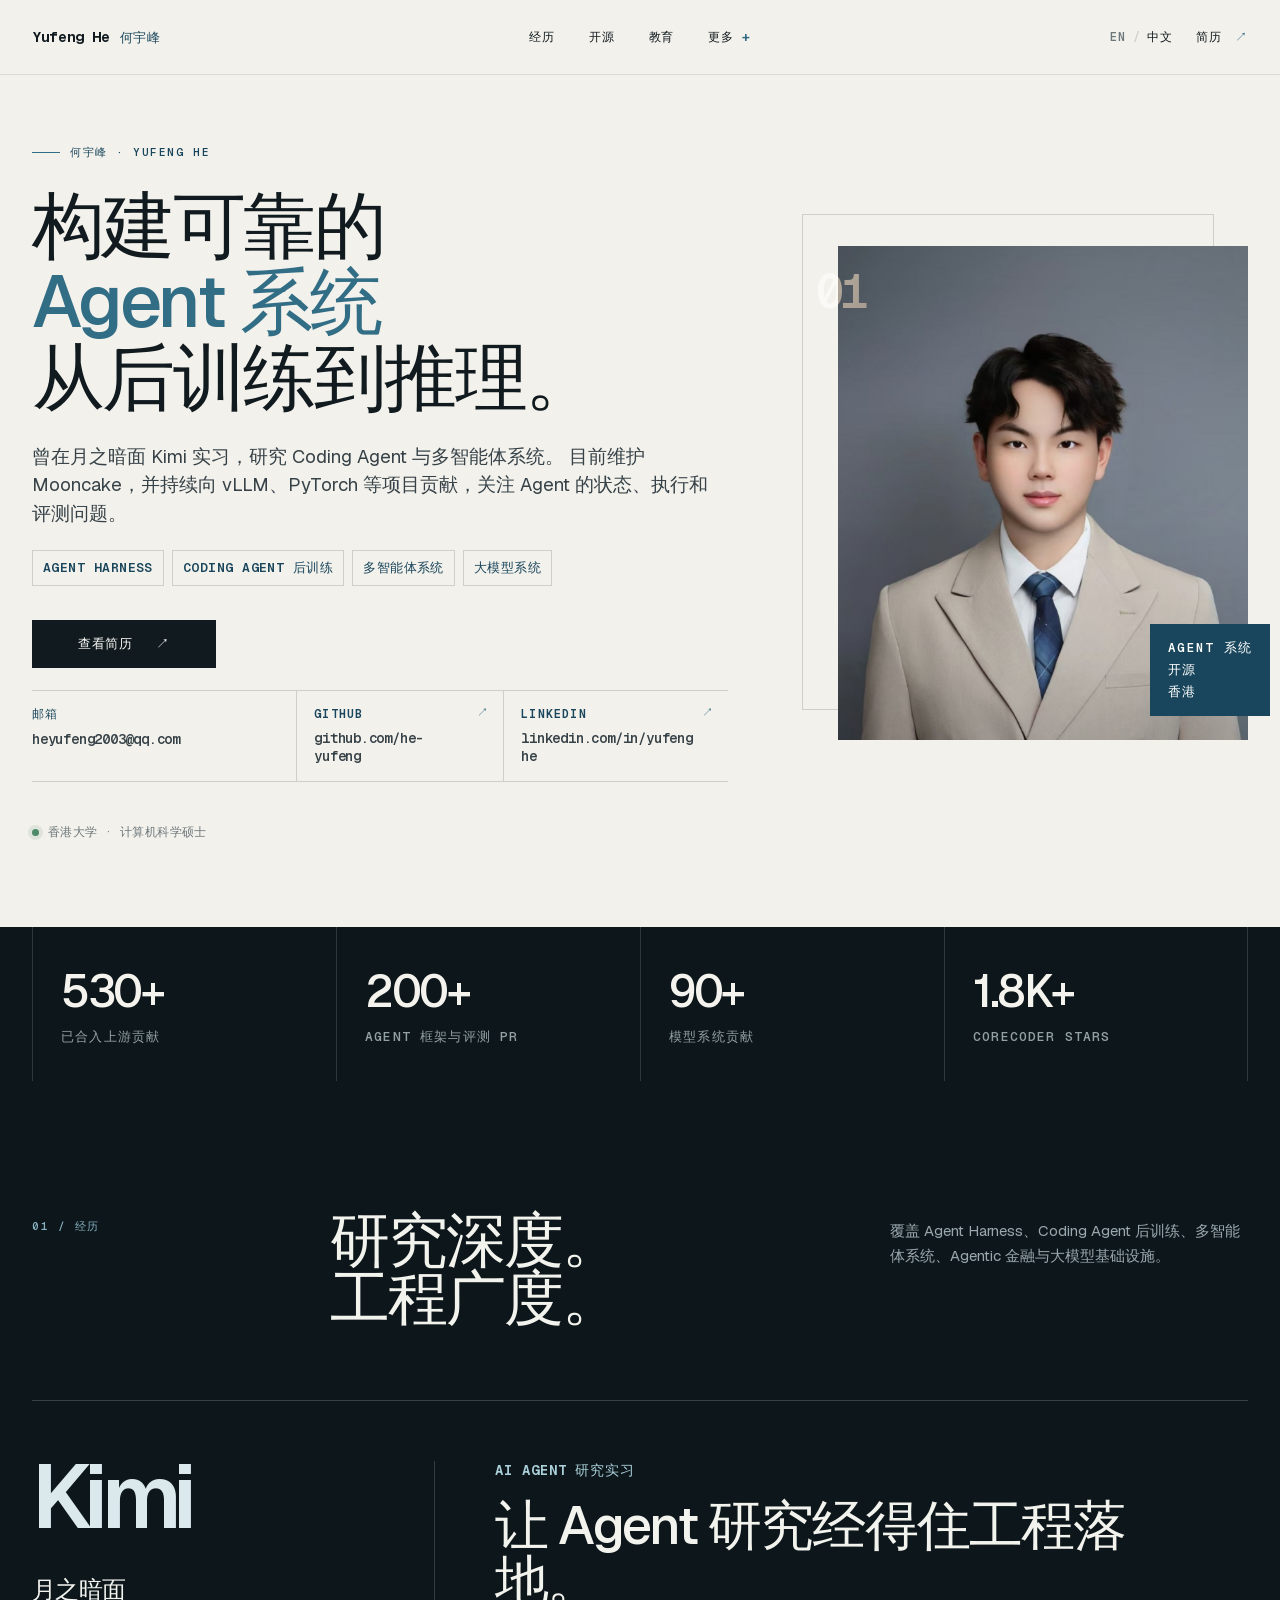
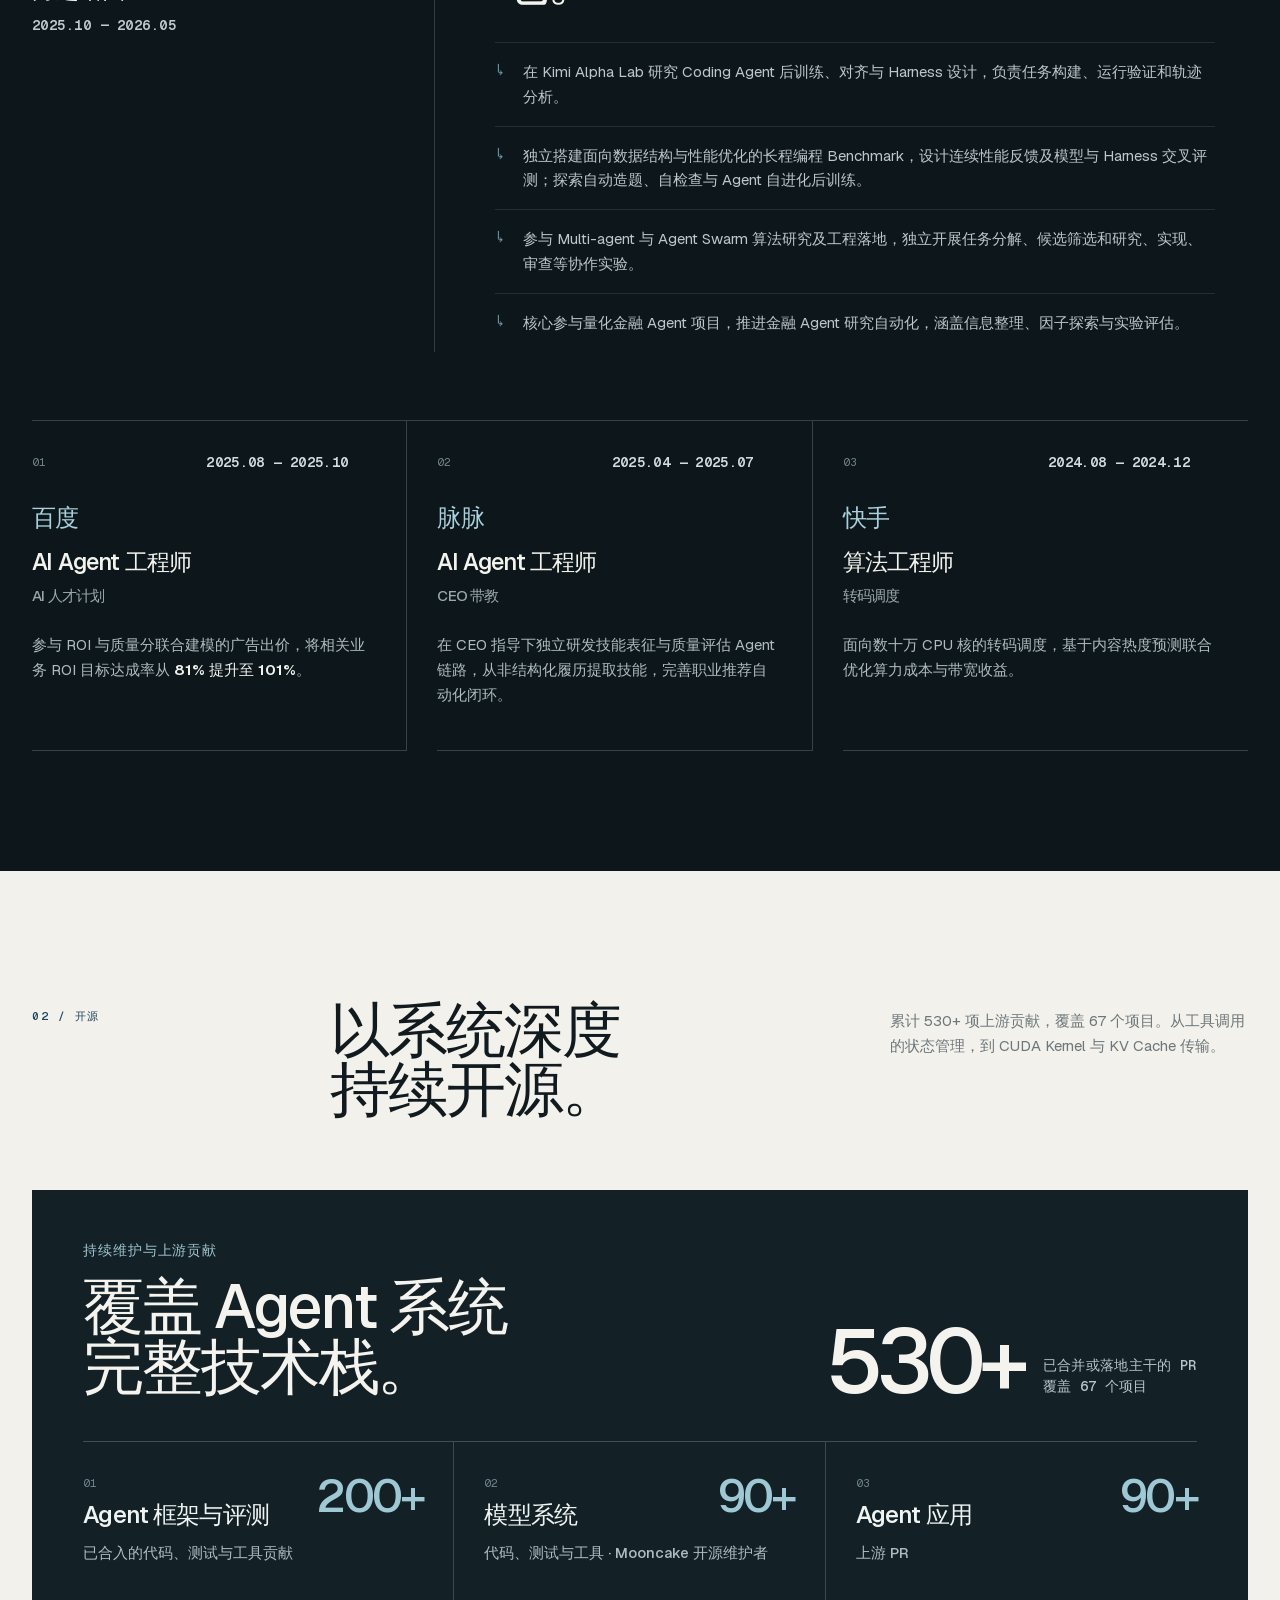
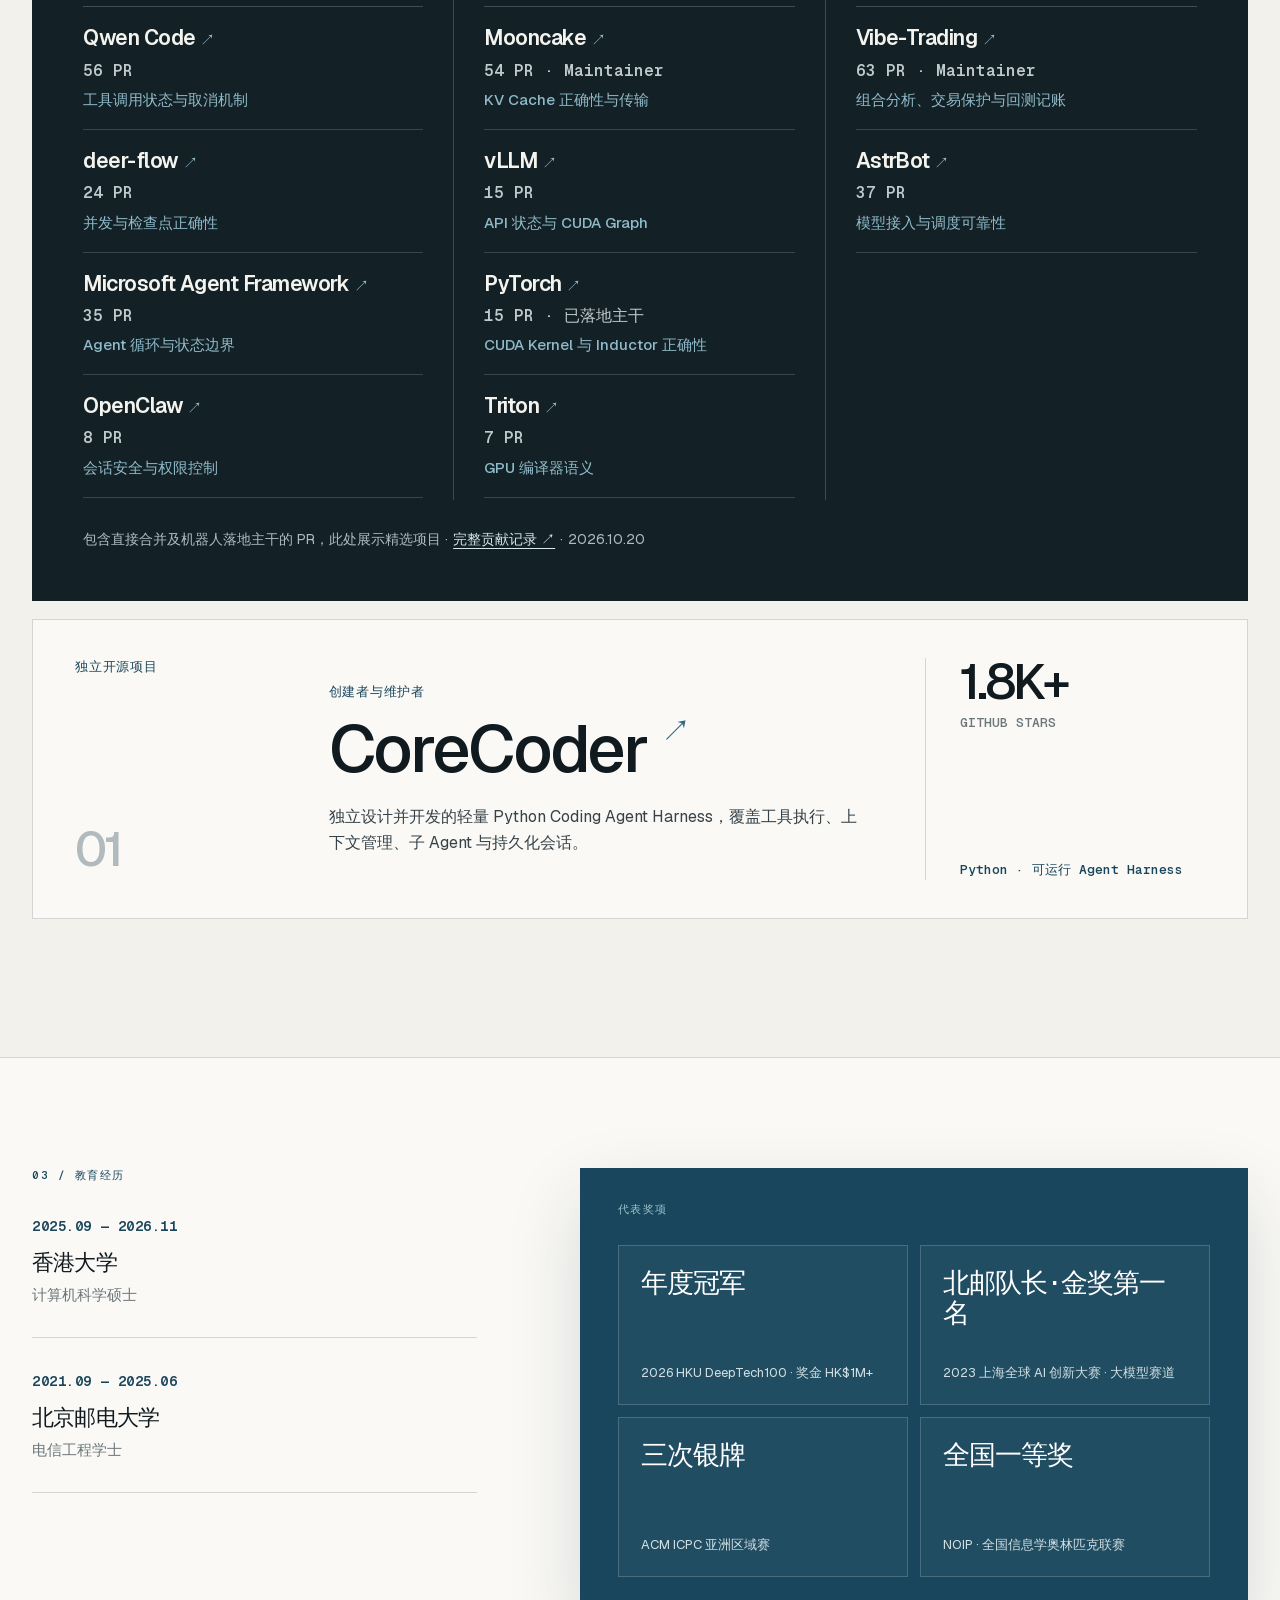
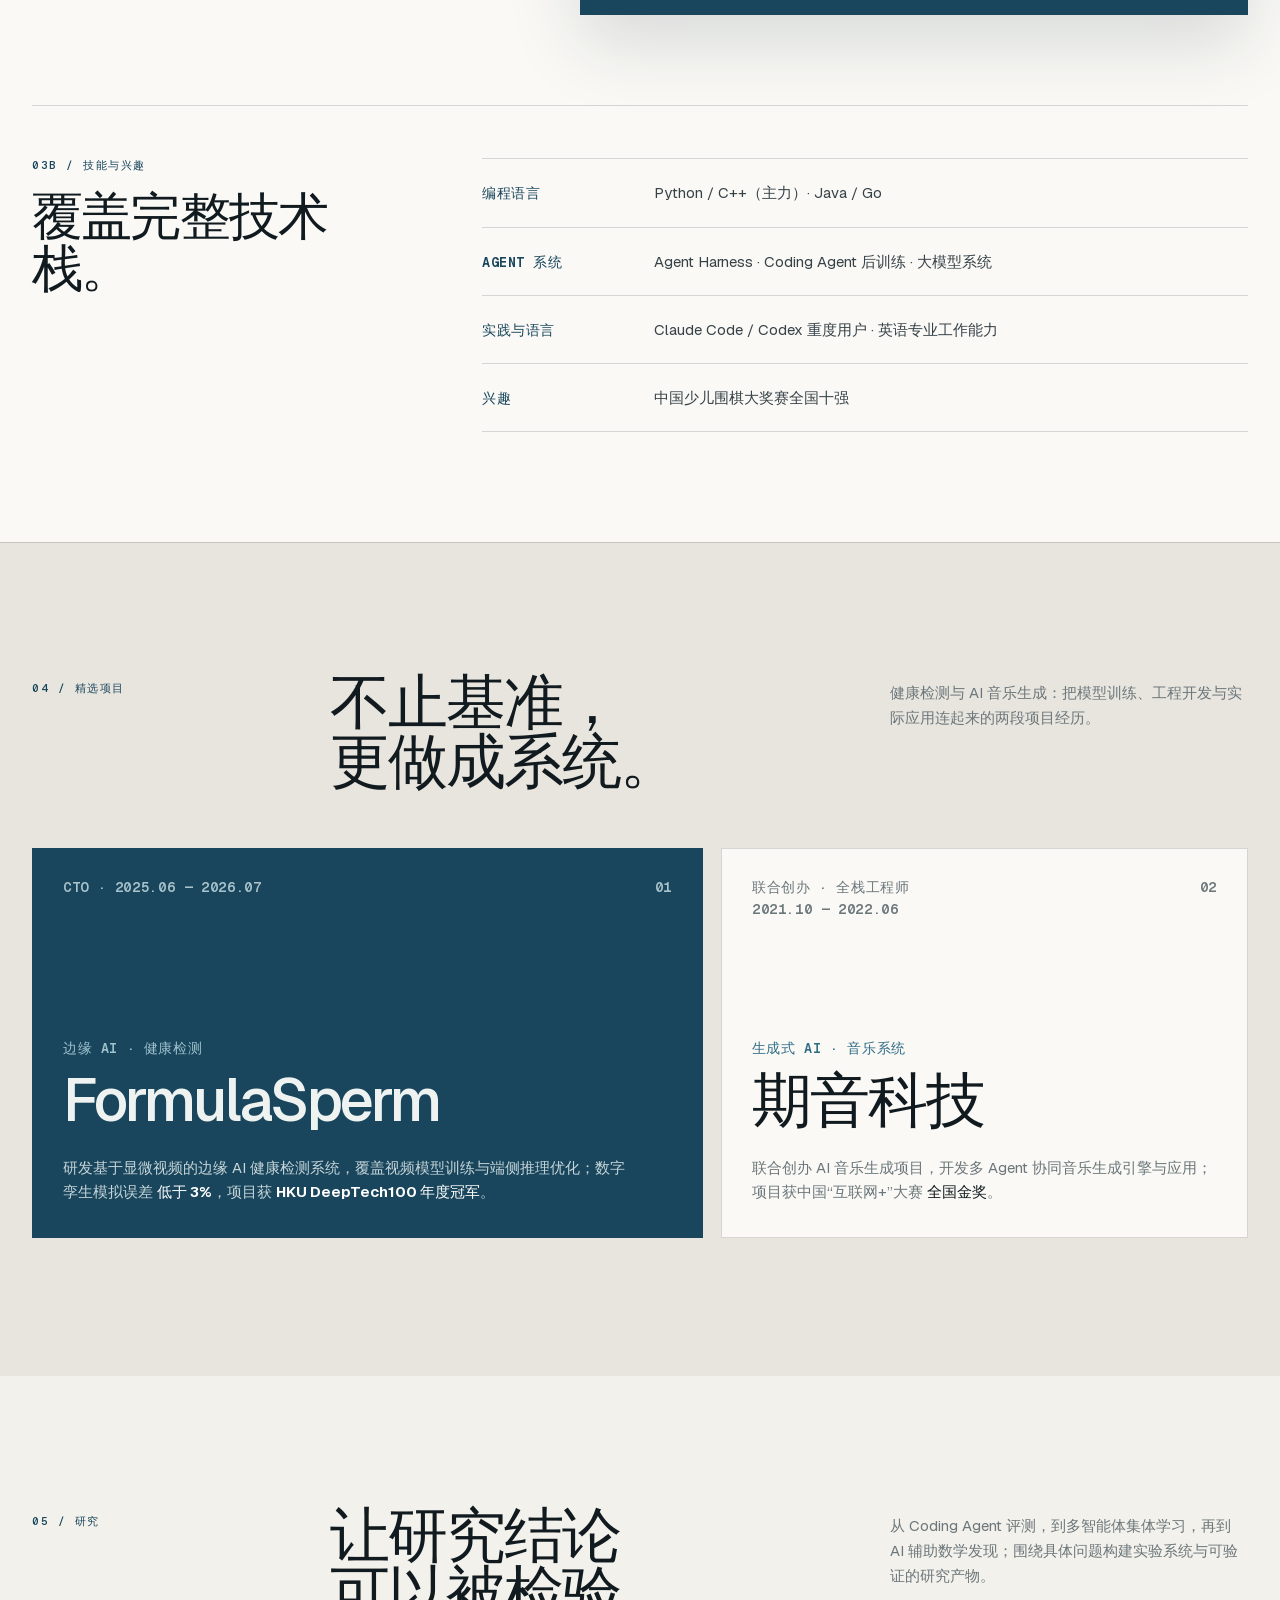
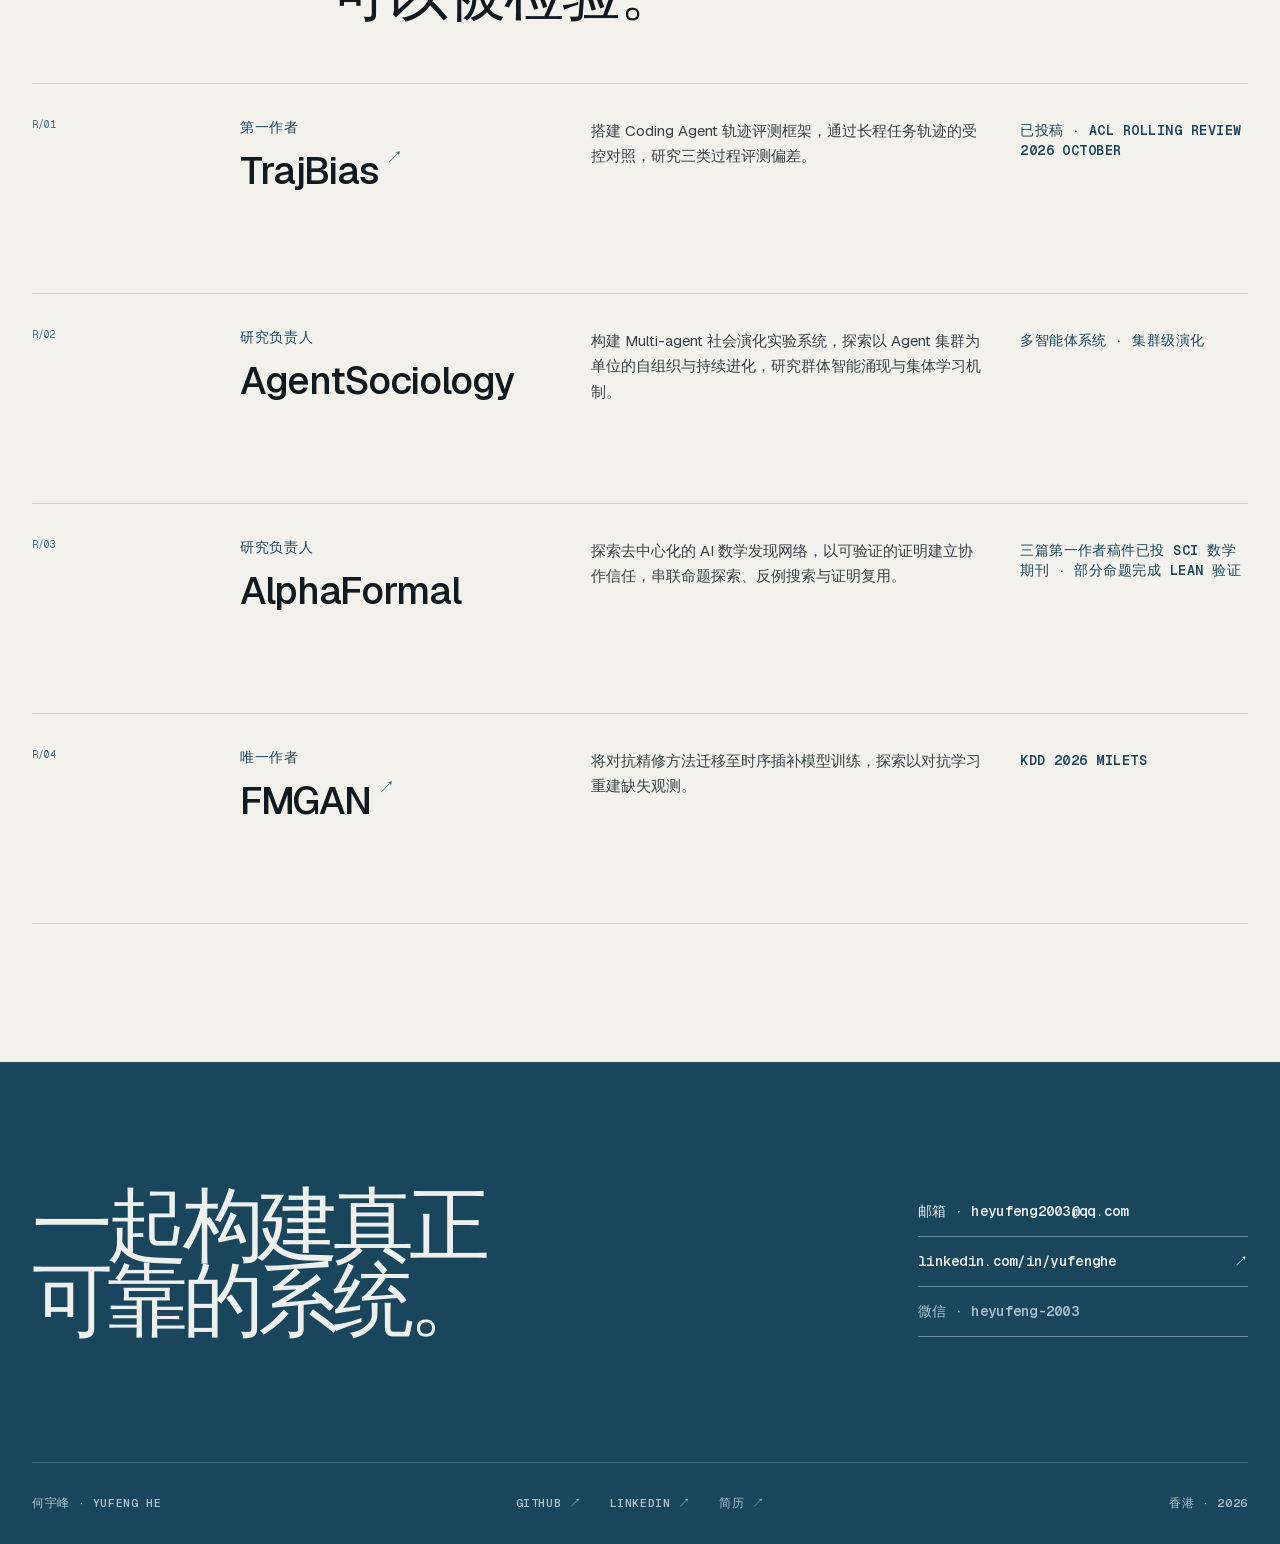
==== commit d4b11665: "Sync bilingual portfolio and resume with October 20 verified figures" ====
--- a/zh/index.html
+++ b/zh/index.html
@@ -31,7 +31,7 @@
   <meta name="twitter:image:alt" content="何宇峰 — 从后训练到推理的 Agent 系统">
   <link rel="icon" href="../favicon.jpg">
   <link rel="apple-touch-icon" href="../favicon.jpg">
-  <link rel="stylesheet" href="../site.css?v=20261016-profile-v10">
+  <link rel="stylesheet" href="../site.css?v=20261020-resume-v11">
 </head>
-<body><main lang="zh-CN"><script type="application/ld+json">{"@context":"https://schema.org","@type":"Person","name":"何宇峰","alternateName":"Yufeng He","url":"https://heyufeng.me/zh/","email":"heyufeng2003@qq.com","image":"https://heyufeng.me/yufeng-he.jpg","alumniOf":[{"@type":"CollegeOrUniversity","name":"北京邮电大学"},{"@type":"CollegeOrUniversity","name":"香港大学"}],"sameAs":["https://github.com/he-yufeng","https://www.linkedin.com/in/yufenghe/"]}</script><header class="site-header"><nav class="shell nav" aria-label="主导航"><a class="wordmark" href="#top" aria-label="何宇峰，返回首页"><span class="wordmark-en">Yufeng He</span><span class="wordmark-zh">何宇峰</span></a><div class="nav-links"><a href="#experience">经历</a><a href="#open-source">开源</a><a href="#education">教育</a><details class="nav-profile"><summary>更多 <span aria-hidden="true">+</span></summary><div class="nav-dropdown"><a href="#experience"><span>01</span>经历</a><a href="#open-source"><span>02</span>开源</a><a href="#education"><span>03</span>教育与奖项</a><a href="#projects"><span>04</span>精选项目</a><a href="#research"><span>05</span>研究</a><a href="#skills"><span>03B</span>技能与兴趣</a><a href="#contact"><span>—</span>联系方式</a></div></details></div><div class="nav-utilities"><div class="language-switcher" aria-label="语言"><a href="../">EN</a><span aria-hidden="true">/</span><a href="#top" aria-current="page">中文</a></div><a class="nav-resume" href="../Yufeng-He-Resume.pdf" target="_blank" rel="noreferrer">简历 <span aria-hidden="true">↗</span></a></div></nav></header><section class="hero shell" id="top"><div class="hero-copy"><p class="eyebrow"><span></span> 何宇峰 · Yufeng He</p><h1>构建可靠的<span>Agent 系统</span>从后训练到推理。</h1><p class="hero-lede">曾在月之暗面 Kimi 实习，研究 Coding Agent 与多智能体系统。 目前维护 Mooncake，并持续向 vLLM、PyTorch 等项目贡献，关注 Agent 的状态、执行和评测问题。</p><div class="hero-focus" aria-label="主要方向"><span>Agent Harness</span><span>Coding Agent 后训练</span><span>多智能体系统</span><span>大模型系统</span></div><div class="hero-actions"><a class="button button-primary button-resume" href="../Yufeng-He-Resume.pdf" target="_blank" rel="noreferrer">查看简历 <span>↗</span></a></div><div class="hero-contacts" aria-label="联系方式"><div class="hero-contact hero-contact-email"><span>邮箱</span><strong>heyufeng2003@qq.com</strong></div><a class="hero-contact" href="https://github.com/he-yufeng" target="_blank" rel="noreferrer"><span>GitHub</span><strong>github.com/he-yufeng</strong><i aria-hidden="true">↗</i></a><a class="hero-contact" href="https://www.linkedin.com/in/yufenghe/" target="_blank" rel="noreferrer"><span>LinkedIn</span><strong>linkedin.com/in/yufenghe</strong><i aria-hidden="true">↗</i></a></div><div class="hero-note"><span class="status-dot"></span>香港大学 · 计算机科学硕士</div></div><div class="portrait-stage" aria-label="何宇峰肖像"><div class="portrait-frame"><img src="../yufeng-he.jpg" alt="何宇峰" fetchPriority="high"/></div><div class="portrait-index" aria-hidden="true">01</div><div class="portrait-caption"><span>Agent 系统</span><span>开源</span><span>香港</span></div></div></section><section class="signal-strip" aria-label="代表性数据"><div class="shell signal-grid"><div class="signal"><strong>530+</strong><span>已合入上游贡献</span></div><div class="signal"><strong>200+</strong><span>Agent 框架与评测 PR</span></div><div class="signal"><strong>90+</strong><span>模型系统贡献</span></div><div class="signal"><strong>1.8K+</strong><span>CoreCoder Stars</span></div></div></section><section class="section shell opensource-section"><div class="section-heading" id="open-source"><p class="section-index">02 / 开源</p><h2>以系统深度<br/>持续开源。</h2><p>累计 530+ 项上游贡献，覆盖 67 个项目。从工具调用的状态管理，到 CUDA Kernel 与 KV Cache 传输。</p></div><div class="opensource-stack"><article class="opensource-record"><header class="opensource-record-head"><div><p class="opensource-kicker">持续维护与上游贡献</p><h3>覆盖 Agent 系统<br/>完整技术栈。</h3></div><div class="opensource-total"><strong>530+</strong><span>已合并或落地主干的 PR<br/>覆盖 67 个项目</span></div></header><div class="contribution-tracks"><section class="contribution-track" aria-labelledby="agent-infra-title-zh"><div class="track-heading"><div><span>01</span><h4 id="agent-infra-title-zh">Agent 框架与评测</h4></div><strong>200+</strong></div><p class="track-context">已合入的代码、测试与工具贡献</p><div class="track-list" aria-label="Agent Harness 贡献"><div class="track-row"><a href="https://github.com/QwenLM/qwen-code/pulls?q=is%3Apr+is%3Amerged+author%3Ahe-yufeng" target="_blank" rel="noreferrer">Qwen Code<!-- --> <span>↗</span></a><span>56 PR</span><strong>工具调用状态与取消机制</strong></div><div class="track-row"><a href="https://github.com/bytedance/deer-flow/pulls?q=is%3Apr+is%3Amerged+author%3Ahe-yufeng" target="_blank" rel="noreferrer">deer-flow<!-- --> <span>↗</span></a><span>24 PR</span><strong>并发与检查点正确性</strong></div><div class="track-row"><a href="https://github.com/microsoft/agent-framework/pulls?q=is%3Apr+is%3Amerged+author%3Ahe-yufeng" target="_blank" rel="noreferrer">Microsoft Agent Framework<!-- --> <span>↗</span></a><span>35 PR</span><strong>Agent 循环与状态边界</strong></div><div class="track-row"><a href="https://github.com/openclaw/openclaw/pulls?q=is%3Apr+is%3Amerged+author%3Ahe-yufeng" target="_blank" rel="noreferrer">OpenClaw<!-- --> <span>↗</span></a><span>8 PR</span><strong>会话安全与权限控制</strong></div></div></section><section class="contribution-track" aria-labelledby="inference-title-zh"><div class="track-heading"><div><span>02</span><h4 id="inference-title-zh">模型系统</h4></div><strong>90+</strong></div><p class="track-context">代码、测试与工具 · Mooncake 开源维护者</p><div class="track-list" aria-label="推理系统贡献"><div class="track-row"><a href="https://github.com/kvcache-ai/Mooncake/pulls?q=is%3Apr+is%3Amerged+author%3Ahe-yufeng" target="_blank" rel="noreferrer">Mooncake<!-- --> <span>↗</span></a><span>54 PR · Maintainer</span><strong>KV Cache 正确性与传输</strong></div><div class="track-row"><a href="https://github.com/vllm-project/vllm/pulls?q=is%3Apr+is%3Amerged+author%3Ahe-yufeng" target="_blank" rel="noreferrer">vLLM<!-- --> <span>↗</span></a><span>15 PR</span><strong>API 状态与 CUDA Graph</strong></div><div class="track-row"><a href="https://github.com/pytorch/pytorch/commits/main/?author=he-yufeng" target="_blank" rel="noreferrer">PyTorch<!-- --> <span>↗</span></a><span>15 PR · 已落地主干</span><strong>CUDA Kernel 与 Inductor 正确性</strong></div><div class="track-row"><a href="https://github.com/triton-lang/triton/pulls?q=is%3Apr+is%3Amerged+author%3Ahe-yufeng" target="_blank" rel="noreferrer">Triton<!-- --> <span>↗</span></a><span>7 PR</span><strong>GPU 编译器语义</strong></div></div></section><section class="contribution-track" aria-labelledby="agent-apps-title-zh"><div class="track-heading"><div><span>03</span><h4 id="agent-apps-title-zh">Agent 应用</h4></div><strong>90+</strong></div><p class="track-context">上游 PR</p><div class="track-list" aria-label="Agent 应用贡献"><div class="track-row"><a href="https://github.com/HKUDS/Vibe-Trading" target="_blank" rel="noreferrer">Vibe-Trading<!-- --> <span>↗</span></a><span>63 PR · Maintainer</span><strong>组合分析、交易保护与回测记账</strong></div><div class="track-row"><a href="https://github.com/AstrBotDevs/AstrBot/pulls?q=is%3Apr+is%3Amerged+author%3Ahe-yufeng" target="_blank" rel="noreferrer">AstrBot<!-- --> <span>↗</span></a><span>36 PR</span><strong>模型接入与调度可靠性</strong></div></div></section></div><p class="opensource-source">包含直接合并及机器人落地主干的 PR，此处展示精选项目 · <a href="https://github.com/he-yufeng#open-source-contributions" target="_blank" rel="noreferrer">完整贡献记录 ↗</a> · <time dateTime="2026-10-16">2026.10.16</time></p></article><article class="owned-project"><div class="owned-project-index"><span>独立开源项目</span><strong>01</strong></div><div class="owned-project-copy"><p>创建者与维护者</p><h3><a href="https://github.com/he-yufeng/CoreCoder" target="_blank" rel="noreferrer">CoreCoder <span>↗</span></a></h3><p>独立设计并开发的轻量 Python Coding Agent Harness，覆盖工具执行、上下文管理、子 Agent 与持久化会话。</p></div><div class="owned-project-meta"><div><strong>1.8K+</strong><span>GitHub Stars</span></div><p>Python · 可运行 Agent Harness</p></div></article></div></section><section class="experience-section"><div class="shell section experience-inner" id="experience"><div class="section-heading section-heading-light"><p class="section-index">01 / 经历</p><h2>研究深度。<br/>工程广度。</h2><p>覆盖 Agent Harness、Coding Agent 后训练、多智能体系统、Agentic 金融与大模型基础设施。</p></div><article class="experience-feature"><div class="experience-identity"><p class="company-mark">Kimi</p><div class="experience-brand"><span>月之暗面</span><time>2025.10 — 2026.05</time></div></div><div class="experience-content"><p class="role-label">AI Agent 研究实习</p><h3>让 Agent 研究经得住工程落地。</h3><ul><li>在 Kimi Alpha Lab 研究长程 Coding Agent 后训练与 Harness，负责任务构建、运行验证和轨迹分析。</li><li>独立搭建数据结构与性能优化 Benchmark，设计连续性能反馈及模型与 Harness 交叉评测；参与自动造题与自检查研究。</li><li>独立开展多 Agent 与进化式算法实验，探索任务分解、候选筛选和研究、实现、审查等协作方式。</li><li>参与金融 Agent 研究自动化，涵盖研究信息整理、因子探索与实验评估。</li></ul></div></article><div class="experience-list"><article><div class="entry-topline"><span>01</span><time>2025.08 — 2025.10</time></div><p class="entry-company">百度</p><h3>AI Agent 工程师<br/><span>AI 人才计划</span></h3><p>参与 ROI 与质量分联合建模的广告出价，将相关业务 ROI 目标达成率从 <strong>81% 提升至 101%</strong>。</p></article><article><div class="entry-topline"><span>02</span><time>2025.04 — 2025.07</time></div><p class="entry-company">脉脉</p><h3>AI Agent 工程师<br/><span>CEO 带教</span></h3><p>在 CEO 指导下独立研发技能表征与质量评估 Agent 链路，从非结构化履历提取技能，服务人才搜索与匹配。</p></article><article><div class="entry-topline"><span>03</span><time>2024.08 — 2024.12</time></div><p class="entry-company">快手</p><h3>算法工程师<br/><span>转码调度</span></h3><p>基于内容热度预测联合优化转码算力成本与带宽收益。</p></article></div></div></section><section class="section shell research-section"><div class="section-heading research-heading" id="research"><p class="section-index">05 / 研究</p><h2>让研究结论<br/>可以被检验。</h2><p>关注 Agent 评测、跨交互的经验保留，以及 AI 辅助科研。把问题写成能用实验或证明检验的具体判断。</p></div><div class="research-list"><article><div class="research-index">R/01</div><div><p class="research-role">第一作者</p><h3><a href="https://github.com/he-yufeng/TrajBias" target="_blank" rel="noreferrer">TrajBias-Coding<!-- --> <span>↗</span></a></h3></div><p class="research-copy">只改变结果标签，会不会改变对同一段过程的评价？通过匹配轨迹干预，研究 Coding Agent 过程评分对结果标签的敏感性。</p><p class="research-meta">已投稿 · ARR 2026 October</p></article><article><div class="research-index">R/02</div><div><p class="research-role">研究原型</p><h3>AgentSociology</h3></div><p class="research-copy">构建带资源约束的多 Agent 模拟世界，研究通信、记录继承，以及环境变化后能否形成有效适应。</p><p class="research-meta">多智能体系统 · 实验进行中</p></article><article><div class="research-index">R/03</div><div><p class="research-role">AI 辅助科研</p><h3>AlphaFormal</h3></div><p class="research-copy">推进组合数学研究，整理数学稿件与证明依赖，并用 Lean 检验部分具体命题；区分生成的论证与已经验证的结论。</p><p class="research-meta">组合数学 · 稿件与验证进行中</p></article><article><div class="research-index">R/04</div><div><p class="research-role">唯一作者</p><h3><a href="https://github.com/he-yufeng/adversarial-refinement-imputation" target="_blank" rel="noreferrer">FMGAN<!-- --> <span>↗</span></a></h3></div><p class="research-copy">研究 R3GAN 时序插补，报告相对于线性插值初值的负面结果，并明确验证精修收益所需的对照实验。</p><p class="research-meta">已接收 · MiLeTS 2026（KDD workshop）</p></article></div></section><section class="venture-section"><div class="shell section" id="projects"><div class="section-heading venture-heading"><p class="section-index">04 / 精选项目</p><h2>不止基准，<br/>更做成系统。</h2><p>健康检测与 AI 音乐生成：把模型训练、工程开发与实际应用连起来的两段项目经历。</p></div><div class="venture-grid"><article class="venture-card venture-card-primary"><div class="venture-topline"><span>CTO · 2025.06 — 2026.07</span><span>01</span></div><div><p>边缘 AI · 健康检测</p><h3>FormulaSperm</h3><p>研发低成本显微视频健康检测原型，参与视频模型训练与端侧推理优化；项目获 <strong>HKU DeepTech100 年度冠军</strong>。</p></div></article><article class="venture-card"><div class="venture-topline"><span>联合创办 · 工程开发<br/>2021.10 — 2022.06</span><span>02</span></div><div><p>生成式 AI · 音乐系统</p><h3>期音科技</h3><p>联合创办 AI 音乐生成项目，参与音乐生成引擎和工程开发；项目获中国“互联网+”大赛 <strong>全国金奖</strong>。</p></div></article></div></div></section><section class="credentials-section"><div class="shell credentials-grid" id="education"><div><p class="section-index">03 / 教育经历</p><div class="education-entry"><span>2025.09 — 2026.11</span><h3>香港大学</h3><p>计算机科学硕士</p></div><div class="education-entry"><span>2021.09 — 2025.06</span><h3>北京邮电大学</h3><p>电信工程学士</p></div></div><div class="honors-column"><p class="section-index">代表奖项</p><ul><li><strong>年度冠军</strong><span>2026 HKU DeepTech100 · 奖金 HK$1M+</span></li><li><strong>北邮队长 · 金奖第一名</strong><span>2023 上海全球 AI 创新大赛 · 大模型赛道</span></li><li><strong>三次银牌</strong><span>ACM ICPC 亚洲区域赛</span></li><li><strong>全国一等奖</strong><span>NOIP · 全国信息学奥林匹克联赛</span></li></ul></div></div><div class="shell skills-panel" id="skills"><div class="skills-intro"><p class="section-index">03B / 技能与兴趣</p><h3>覆盖完整技术栈。</h3></div><div class="skills-groups"><div><span>编程语言</span><p>Python / C++（主力）· Java / Go</p></div><div><span>Agent 系统</span><p>Agent Harness · Coding Agent 后训练 · 大模型系统</p></div><div><span>实践与语言</span><p>Claude Code / Codex 重度用户 · 英语专业工作能力</p></div><div><span>兴趣</span><p>中国少儿围棋大奖赛全国十强</p></div></div></div></section><footer class="footer"><div class="shell footer-top" id="contact"><p>一起构建真正<br/>可靠的系统。</p><div class="footer-contact"><span class="footer-email">邮箱 · heyufeng2003@qq.com</span><a href="https://www.linkedin.com/in/yufenghe/" target="_blank" rel="noreferrer">linkedin.com/in/yufenghe <span>↗</span></a><span>微信 · heyufeng-2003</span></div></div><div class="shell footer-bottom"><span>何宇峰 · Yufeng He</span><div><a href="https://github.com/he-yufeng" target="_blank" rel="noreferrer">GitHub ↗</a><a href="https://www.linkedin.com/in/yufenghe/" target="_blank" rel="noreferrer">LinkedIn ↗</a><a href="../Yufeng-He-Resume.pdf" target="_blank" rel="noreferrer">简历 ↗</a></div><span>香港 · 2026</span></div></footer></main></body>
+<body><main lang="zh-CN"><script type="application/ld+json">{"@context":"https://schema.org","@type":"Person","name":"何宇峰","alternateName":"Yufeng He","url":"https://heyufeng.me/zh/","email":"heyufeng2003@qq.com","image":"https://heyufeng.me/yufeng-he.jpg","alumniOf":[{"@type":"CollegeOrUniversity","name":"北京邮电大学"},{"@type":"CollegeOrUniversity","name":"香港大学"}],"sameAs":["https://github.com/he-yufeng","https://www.linkedin.com/in/yufenghe/"]}</script><header class="site-header"><nav class="shell nav" aria-label="主导航"><a class="wordmark" href="#top" aria-label="何宇峰，返回首页"><span class="wordmark-en">Yufeng He</span><span class="wordmark-zh">何宇峰</span></a><div class="nav-links"><a href="#experience">经历</a><a href="#open-source">开源</a><a href="#education">教育</a><details class="nav-profile"><summary>更多 <span aria-hidden="true">+</span></summary><div class="nav-dropdown"><a href="#experience"><span>01</span>经历</a><a href="#open-source"><span>02</span>开源</a><a href="#education"><span>03</span>教育与奖项</a><a href="#projects"><span>04</span>精选项目</a><a href="#research"><span>05</span>研究</a><a href="#skills"><span>03B</span>技能与兴趣</a><a href="#contact"><span>—</span>联系方式</a></div></details></div><div class="nav-utilities"><div class="language-switcher" aria-label="语言"><a href="../">EN</a><span aria-hidden="true">/</span><a href="#top" aria-current="page">中文</a></div><a class="nav-resume" href="../Yufeng-He-Resume.pdf" target="_blank" rel="noreferrer">简历 <span aria-hidden="true">↗</span></a></div></nav></header><section class="hero shell" id="top"><div class="hero-copy"><p class="eyebrow"><span></span> 何宇峰 · Yufeng He</p><h1>构建可靠的<span>Agent 系统</span>从后训练到推理。</h1><p class="hero-lede">曾在月之暗面 Kimi 实习，研究 Coding Agent 与多智能体系统。 目前维护 Mooncake，并持续向 vLLM、PyTorch 等项目贡献，关注 Agent 的状态、执行和评测问题。</p><div class="hero-focus" aria-label="主要方向"><span>Agent Harness</span><span>Coding Agent 后训练</span><span>多智能体系统</span><span>大模型系统</span></div><div class="hero-actions"><a class="button button-primary button-resume" href="../Yufeng-He-Resume.pdf" target="_blank" rel="noreferrer">查看简历 <span>↗</span></a></div><div class="hero-contacts" aria-label="联系方式"><div class="hero-contact hero-contact-email"><span>邮箱</span><strong>heyufeng2003@qq.com</strong></div><a class="hero-contact" href="https://github.com/he-yufeng" target="_blank" rel="noreferrer"><span>GitHub</span><strong>github.com/he-yufeng</strong><i aria-hidden="true">↗</i></a><a class="hero-contact" href="https://www.linkedin.com/in/yufenghe/" target="_blank" rel="noreferrer"><span>LinkedIn</span><strong>linkedin.com/in/yufenghe</strong><i aria-hidden="true">↗</i></a></div><div class="hero-note"><span class="status-dot"></span>香港大学 · 计算机科学硕士</div></div><div class="portrait-stage" aria-label="何宇峰肖像"><div class="portrait-frame"><img src="../yufeng-he.jpg" alt="何宇峰" fetchPriority="high"/></div><div class="portrait-index" aria-hidden="true">01</div><div class="portrait-caption"><span>Agent 系统</span><span>开源</span><span>香港</span></div></div></section><section class="signal-strip" aria-label="代表性数据"><div class="shell signal-grid"><div class="signal"><strong>530+</strong><span>已合入上游贡献</span></div><div class="signal"><strong>200+</strong><span>Agent 框架与评测 PR</span></div><div class="signal"><strong>90+</strong><span>模型系统贡献</span></div><div class="signal"><strong>1.8K+</strong><span>CoreCoder Stars</span></div></div></section><section class="section shell opensource-section"><div class="section-heading" id="open-source"><p class="section-index">02 / 开源</p><h2>以系统深度<br/>持续开源。</h2><p>累计 530+ 项上游贡献，覆盖 67 个项目。从工具调用的状态管理，到 CUDA Kernel 与 KV Cache 传输。</p></div><div class="opensource-stack"><article class="opensource-record"><header class="opensource-record-head"><div><p class="opensource-kicker">持续维护与上游贡献</p><h3>覆盖 Agent 系统<br/>完整技术栈。</h3></div><div class="opensource-total"><strong>530+</strong><span>已合并或落地主干的 PR<br/>覆盖 67 个项目</span></div></header><div class="contribution-tracks"><section class="contribution-track" aria-labelledby="agent-infra-title-zh"><div class="track-heading"><div><span>01</span><h4 id="agent-infra-title-zh">Agent 框架与评测</h4></div><strong>200+</strong></div><p class="track-context">已合入的代码、测试与工具贡献</p><div class="track-list" aria-label="Agent Harness 贡献"><div class="track-row"><a href="https://github.com/QwenLM/qwen-code/pulls?q=is%3Apr+is%3Amerged+author%3Ahe-yufeng" target="_blank" rel="noreferrer">Qwen Code<!-- --> <span>↗</span></a><span>56 PR</span><strong>工具调用状态与取消机制</strong></div><div class="track-row"><a href="https://github.com/bytedance/deer-flow/pulls?q=is%3Apr+is%3Amerged+author%3Ahe-yufeng" target="_blank" rel="noreferrer">deer-flow<!-- --> <span>↗</span></a><span>24 PR</span><strong>并发与检查点正确性</strong></div><div class="track-row"><a href="https://github.com/microsoft/agent-framework/pulls?q=is%3Apr+is%3Amerged+author%3Ahe-yufeng" target="_blank" rel="noreferrer">Microsoft Agent Framework<!-- --> <span>↗</span></a><span>35 PR</span><strong>Agent 循环与状态边界</strong></div><div class="track-row"><a href="https://github.com/openclaw/openclaw/pulls?q=is%3Apr+is%3Amerged+author%3Ahe-yufeng" target="_blank" rel="noreferrer">OpenClaw<!-- --> <span>↗</span></a><span>8 PR</span><strong>会话安全与权限控制</strong></div></div></section><section class="contribution-track" aria-labelledby="inference-title-zh"><div class="track-heading"><div><span>02</span><h4 id="inference-title-zh">模型系统</h4></div><strong>90+</strong></div><p class="track-context">代码、测试与工具 · Mooncake 开源维护者</p><div class="track-list" aria-label="推理系统贡献"><div class="track-row"><a href="https://github.com/kvcache-ai/Mooncake/pulls?q=is%3Apr+is%3Amerged+author%3Ahe-yufeng" target="_blank" rel="noreferrer">Mooncake<!-- --> <span>↗</span></a><span>54 PR · Maintainer</span><strong>KV Cache 正确性与传输</strong></div><div class="track-row"><a href="https://github.com/vllm-project/vllm/pulls?q=is%3Apr+is%3Amerged+author%3Ahe-yufeng" target="_blank" rel="noreferrer">vLLM<!-- --> <span>↗</span></a><span>15 PR</span><strong>API 状态与 CUDA Graph</strong></div><div class="track-row"><a href="https://github.com/pytorch/pytorch/commits/main/?author=he-yufeng" target="_blank" rel="noreferrer">PyTorch<!-- --> <span>↗</span></a><span>15 PR · 已落地主干</span><strong>CUDA Kernel 与 Inductor 正确性</strong></div><div class="track-row"><a href="https://github.com/triton-lang/triton/pulls?q=is%3Apr+is%3Amerged+author%3Ahe-yufeng" target="_blank" rel="noreferrer">Triton<!-- --> <span>↗</span></a><span>7 PR</span><strong>GPU 编译器语义</strong></div></div></section><section class="contribution-track" aria-labelledby="agent-apps-title-zh"><div class="track-heading"><div><span>03</span><h4 id="agent-apps-title-zh">Agent 应用</h4></div><strong>90+</strong></div><p class="track-context">上游 PR</p><div class="track-list" aria-label="Agent 应用贡献"><div class="track-row"><a href="https://github.com/HKUDS/Vibe-Trading" target="_blank" rel="noreferrer">Vibe-Trading<!-- --> <span>↗</span></a><span>63 PR · Maintainer</span><strong>组合分析、交易保护与回测记账</strong></div><div class="track-row"><a href="https://github.com/AstrBotDevs/AstrBot/pulls?q=is%3Apr+is%3Amerged+author%3Ahe-yufeng" target="_blank" rel="noreferrer">AstrBot<!-- --> <span>↗</span></a><span>37 PR</span><strong>模型接入与调度可靠性</strong></div></div></section></div><p class="opensource-source">包含直接合并及机器人落地主干的 PR，此处展示精选项目 · <a href="https://github.com/he-yufeng#open-source-contributions" target="_blank" rel="noreferrer">完整贡献记录 ↗</a> · <time dateTime="2026-10-20">2026.10.20</time></p></article><article class="owned-project"><div class="owned-project-index"><span>独立开源项目</span><strong>01</strong></div><div class="owned-project-copy"><p>创建者与维护者</p><h3><a href="https://github.com/he-yufeng/CoreCoder" target="_blank" rel="noreferrer">CoreCoder <span>↗</span></a></h3><p>独立设计并开发的轻量 Python Coding Agent Harness，覆盖工具执行、上下文管理、子 Agent 与持久化会话。</p></div><div class="owned-project-meta"><div><strong>1.8K+</strong><span>GitHub Stars</span></div><p>Python · 可运行 Agent Harness</p></div></article></div></section><section class="experience-section"><div class="shell section experience-inner" id="experience"><div class="section-heading section-heading-light"><p class="section-index">01 / 经历</p><h2>研究深度。<br/>工程广度。</h2><p>覆盖 Agent Harness、Coding Agent 后训练、多智能体系统、Agentic 金融与大模型基础设施。</p></div><article class="experience-feature"><div class="experience-identity"><p class="company-mark">Kimi</p><div class="experience-brand"><span>月之暗面</span><time>2025.10 — 2026.05</time></div></div><div class="experience-content"><p class="role-label">AI Agent 研究实习</p><h3>让 Agent 研究经得住工程落地。</h3><ul><li>在 Kimi Alpha Lab 研究 Coding Agent 后训练、对齐与 Harness 设计，负责任务构建、运行验证和轨迹分析。</li><li>独立搭建面向数据结构与性能优化的长程编程 Benchmark，设计连续性能反馈及模型与 Harness 交叉评测；探索自动造题、自检查与 Agent 自进化后训练。</li><li>参与 Multi-agent 与 Agent Swarm 算法研究及工程落地，独立开展任务分解、候选筛选和研究、实现、审查等协作实验。</li><li>核心参与量化金融 Agent 项目，推进金融 Agent 研究自动化，涵盖信息整理、因子探索与实验评估。</li></ul></div></article><div class="experience-list"><article><div class="entry-topline"><span>01</span><time>2025.08 — 2025.10</time></div><p class="entry-company">百度</p><h3>AI Agent 工程师<br/><span>AI 人才计划</span></h3><p>参与 ROI 与质量分联合建模的广告出价，将相关业务 ROI 目标达成率从 <strong>81% 提升至 101%</strong>。</p></article><article><div class="entry-topline"><span>02</span><time>2025.04 — 2025.07</time></div><p class="entry-company">脉脉</p><h3>AI Agent 工程师<br/><span>CEO 带教</span></h3><p>在 CEO 指导下独立研发技能表征与质量评估 Agent 链路，从非结构化履历提取技能，完善职业推荐自动化闭环。</p></article><article><div class="entry-topline"><span>03</span><time>2024.08 — 2024.12</time></div><p class="entry-company">快手</p><h3>算法工程师<br/><span>转码调度</span></h3><p>面向数十万 CPU 核的转码调度，基于内容热度预测联合优化算力成本与带宽收益。</p></article></div></div></section><section class="section shell research-section"><div class="section-heading research-heading" id="research"><p class="section-index">05 / 研究</p><h2>让研究结论<br/>可以被检验。</h2><p>从 Coding Agent 评测，到多智能体集体学习，再到 AI 辅助数学发现；围绕具体问题构建实验系统与可验证的研究产物。</p></div><div class="research-list"><article><div class="research-index">R/01</div><div><p class="research-role">第一作者</p><h3><a href="https://github.com/he-yufeng/TrajBias" target="_blank" rel="noreferrer">TrajBias<!-- --> <span>↗</span></a></h3></div><p class="research-copy">搭建 Coding Agent 轨迹评测框架，通过长程任务轨迹的受控对照，研究三类过程评测偏差。</p><p class="research-meta">已投稿 · ACL Rolling Review 2026 October</p></article><article><div class="research-index">R/02</div><div><p class="research-role">研究负责人</p><h3>AgentSociology</h3></div><p class="research-copy">构建 Multi-agent 社会演化实验系统，探索以 Agent 集群为单位的自组织与持续进化，研究群体智能涌现与集体学习机制。</p><p class="research-meta">多智能体系统 · 集群级演化</p></article><article><div class="research-index">R/03</div><div><p class="research-role">研究负责人</p><h3>AlphaFormal</h3></div><p class="research-copy">探索去中心化的 AI 数学发现网络，以可验证的证明建立协作信任，串联命题探索、反例搜索与证明复用。</p><p class="research-meta">三篇第一作者稿件已投 SCI 数学期刊 · 部分命题完成 Lean 验证</p></article><article><div class="research-index">R/04</div><div><p class="research-role">唯一作者</p><h3><a href="https://github.com/he-yufeng/adversarial-refinement-imputation" target="_blank" rel="noreferrer">FMGAN<!-- --> <span>↗</span></a></h3></div><p class="research-copy">将对抗精修方法迁移至时序插补模型训练，探索以对抗学习重建缺失观测。</p><p class="research-meta">KDD 2026 MiLeTS</p></article></div></section><section class="venture-section"><div class="shell section" id="projects"><div class="section-heading venture-heading"><p class="section-index">04 / 精选项目</p><h2>不止基准，<br/>更做成系统。</h2><p>健康检测与 AI 音乐生成：把模型训练、工程开发与实际应用连起来的两段项目经历。</p></div><div class="venture-grid"><article class="venture-card venture-card-primary"><div class="venture-topline"><span>CTO · 2025.06 — 2026.07</span><span>01</span></div><div><p>边缘 AI · 健康检测</p><h3>FormulaSperm</h3><p>研发基于显微视频的边缘 AI 健康检测系统，覆盖视频模型训练与端侧推理优化；数字孪生模拟误差 <strong>低于 3%</strong>，项目获 <strong>HKU DeepTech100 年度冠军</strong>。</p></div></article><article class="venture-card"><div class="venture-topline"><span>联合创办 · 全栈工程师<br/>2021.10 — 2022.06</span><span>02</span></div><div><p>生成式 AI · 音乐系统</p><h3>期音科技</h3><p>联合创办 AI 音乐生成项目，开发多 Agent 协同音乐生成引擎与应用；项目获中国“互联网+”大赛 <strong>全国金奖</strong>。</p></div></article></div></div></section><section class="credentials-section"><div class="shell credentials-grid" id="education"><div><p class="section-index">03 / 教育经历</p><div class="education-entry"><span>2025.09 — 2026.11</span><h3>香港大学</h3><p>计算机科学硕士</p></div><div class="education-entry"><span>2021.09 — 2025.06</span><h3>北京邮电大学</h3><p>电信工程学士</p></div></div><div class="honors-column"><p class="section-index">代表奖项</p><ul><li><strong>年度冠军</strong><span>2026 HKU DeepTech100 · 奖金 HK$1M+</span></li><li><strong>北邮队长 · 金奖第一名</strong><span>2023 上海全球 AI 创新大赛 · 大模型赛道</span></li><li><strong>三次银牌</strong><span>ACM ICPC 亚洲区域赛</span></li><li><strong>全国一等奖</strong><span>NOIP · 全国信息学奥林匹克联赛</span></li></ul></div></div><div class="shell skills-panel" id="skills"><div class="skills-intro"><p class="section-index">03B / 技能与兴趣</p><h3>覆盖完整技术栈。</h3></div><div class="skills-groups"><div><span>编程语言</span><p>Python / C++（主力）· Java / Go</p></div><div><span>Agent 系统</span><p>Agent Harness · Coding Agent 后训练 · 大模型系统</p></div><div><span>实践与语言</span><p>Claude Code / Codex 重度用户 · 英语专业工作能力</p></div><div><span>兴趣</span><p>中国少儿围棋大奖赛全国十强</p></div></div></div></section><footer class="footer"><div class="shell footer-top" id="contact"><p>一起构建真正<br/>可靠的系统。</p><div class="footer-contact"><span class="footer-email">邮箱 · heyufeng2003@qq.com</span><a href="https://www.linkedin.com/in/yufenghe/" target="_blank" rel="noreferrer">linkedin.com/in/yufenghe <span>↗</span></a><span>微信 · heyufeng-2003</span></div></div><div class="shell footer-bottom"><span>何宇峰 · Yufeng He</span><div><a href="https://github.com/he-yufeng" target="_blank" rel="noreferrer">GitHub ↗</a><a href="https://www.linkedin.com/in/yufenghe/" target="_blank" rel="noreferrer">LinkedIn ↗</a><a href="../Yufeng-He-Resume.pdf" target="_blank" rel="noreferrer">简历 ↗</a></div><span>香港 · 2026</span></div></footer></main></body>
 </html>
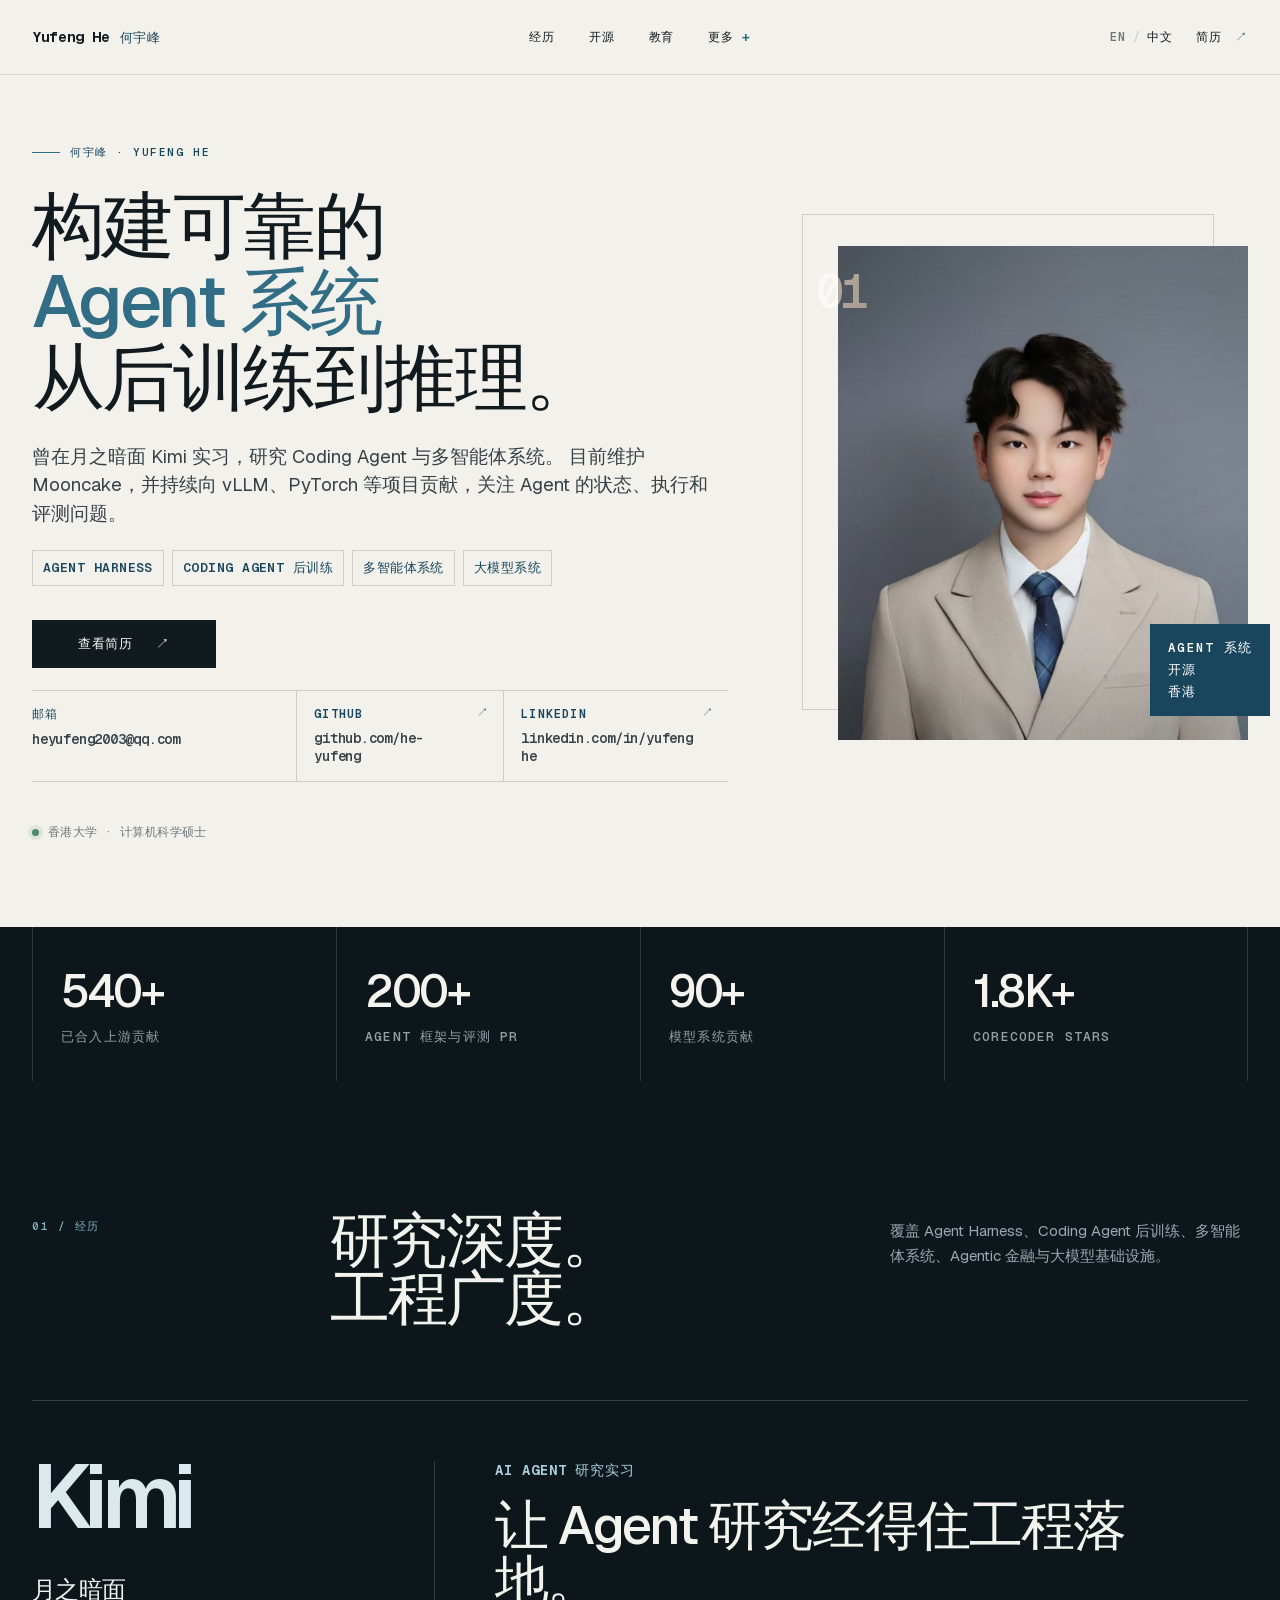
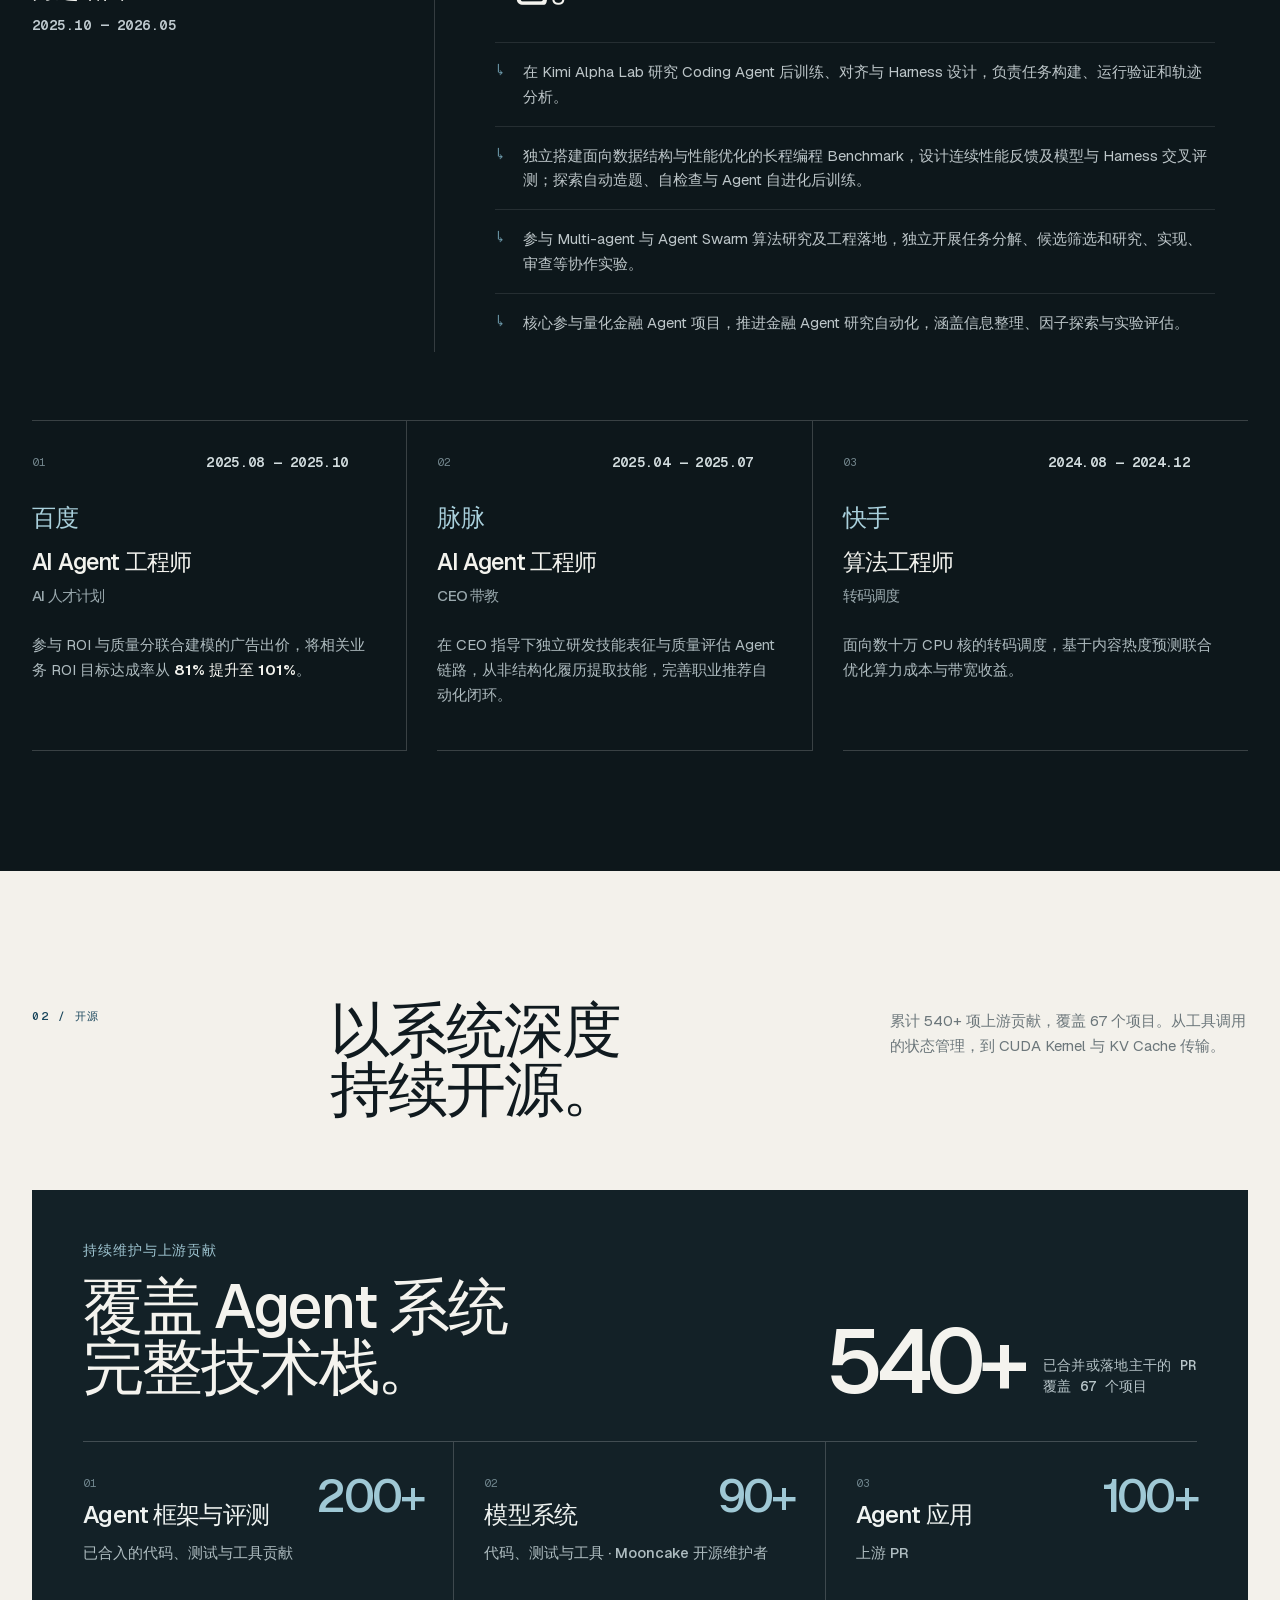
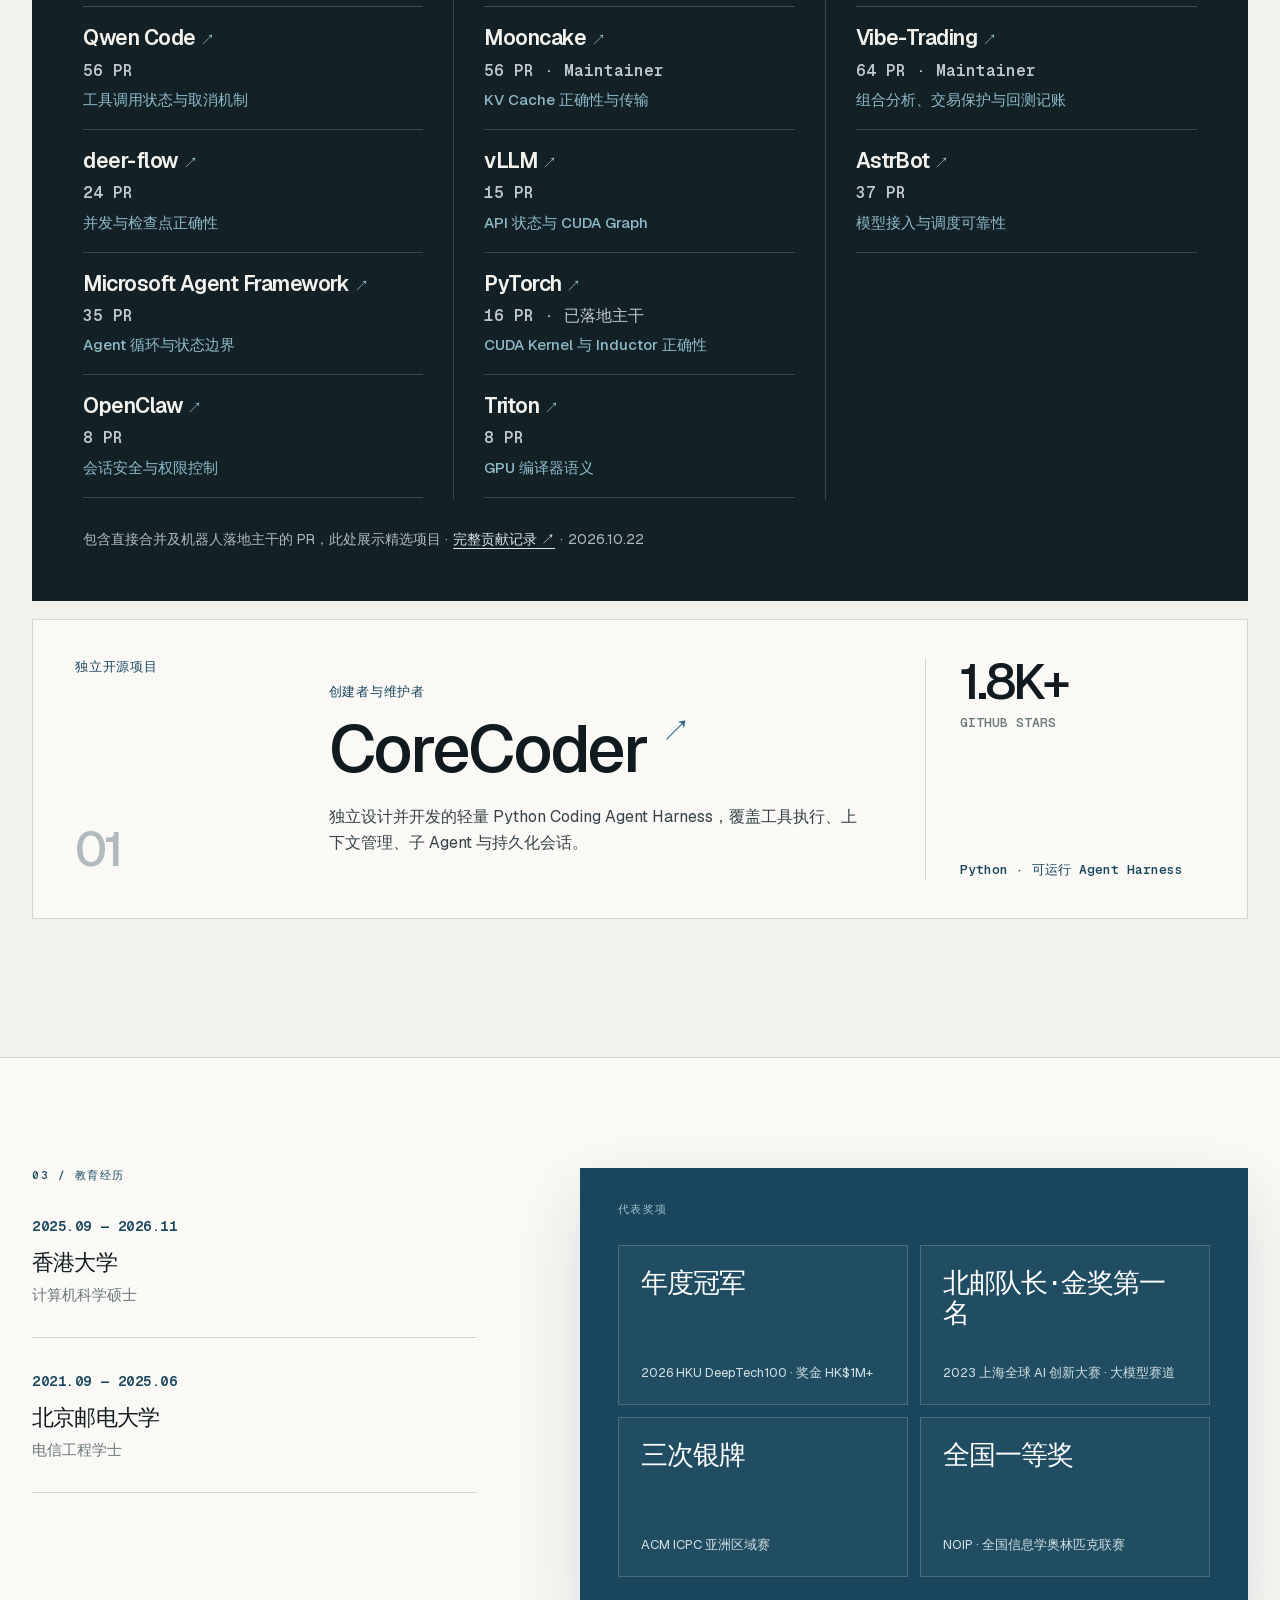
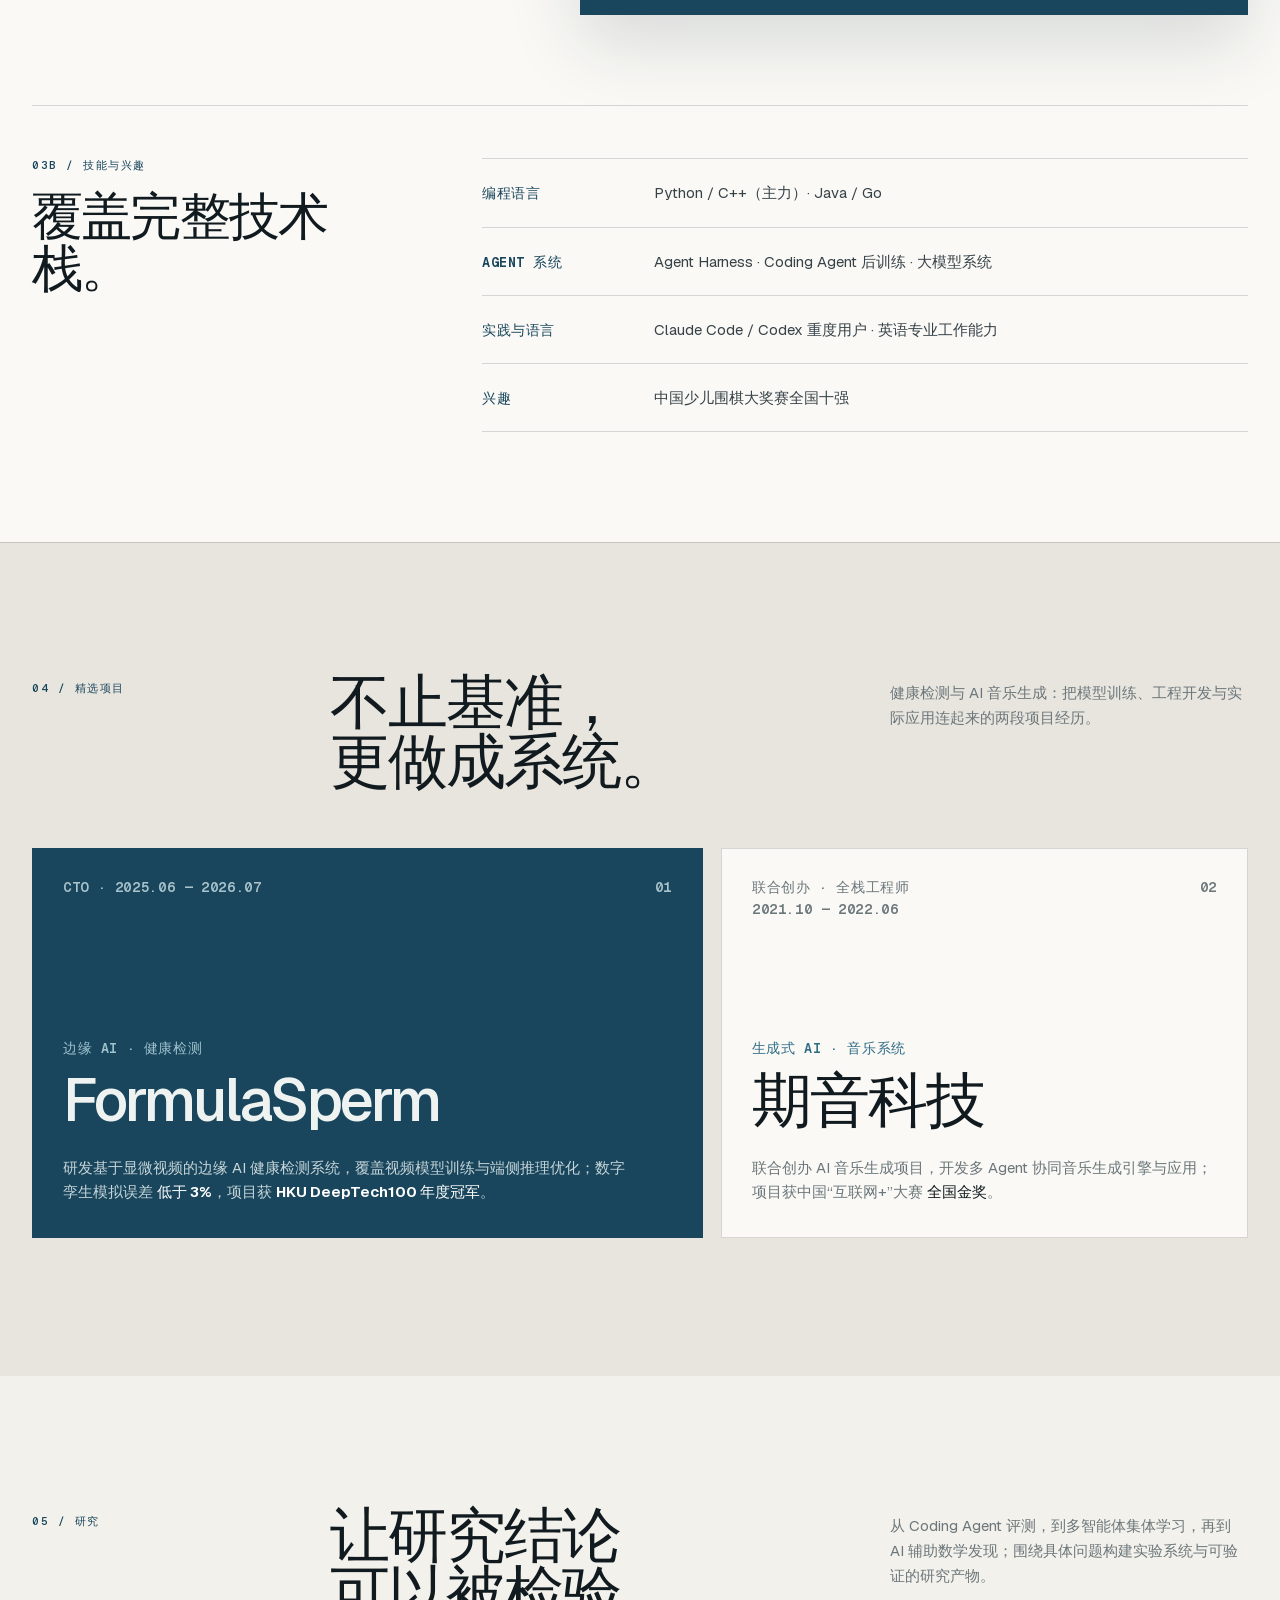
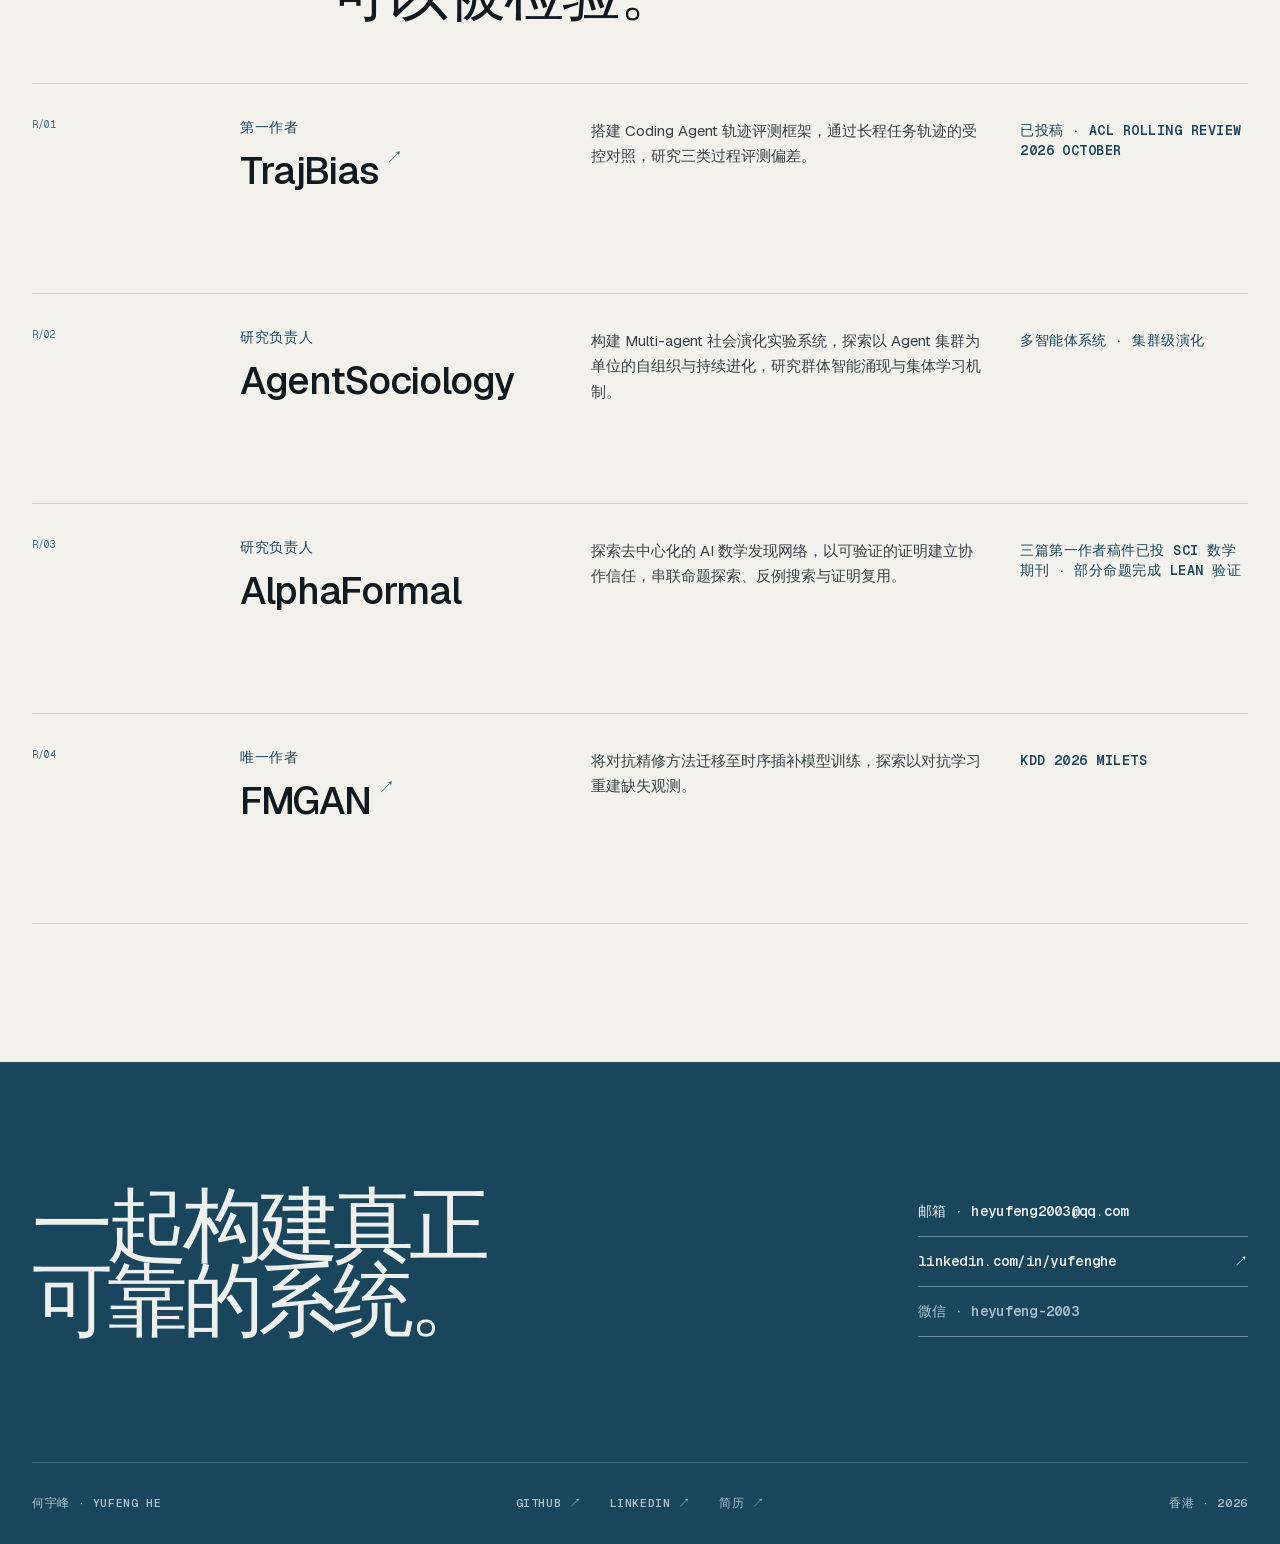
==== commit 5c3f4d1e: "Refresh portfolio with October 22 verified GitHub contributions" ====
--- a/zh/index.html
+++ b/zh/index.html
@@ -4,7 +4,7 @@
   <meta charset="utf-8">
   <meta name="viewport" content="width=device-width, initial-scale=1">
   <title>何宇峰 — 从后训练到推理的 Agent 系统</title>
-  <meta name="description" content="曾在月之暗面 Kimi 实习研究 Agent，现为 Mooncake 开源维护者；累计 530+ 项上游贡献，覆盖 67 个项目。">
+  <meta name="description" content="曾在月之暗面 Kimi 实习研究 Agent，现为 Mooncake 开源维护者；累计 540+ 项上游贡献，覆盖 67 个项目。">
   <meta name="keywords" content="Yufeng He,何宇峰,AI Agent Systems,Coding Agent,LLM Infrastructure,Mooncake,vLLM,CoreCoder">
   <meta name="author" content="Yufeng He">
   <meta name="robots" content="index, follow">
@@ -15,7 +15,7 @@
   <meta property="og:type" content="profile">
   <meta property="og:site_name" content="Yufeng He">
   <meta property="og:title" content="何宇峰 — 从后训练到推理的 Agent 系统">
-  <meta property="og:description" content="Mooncake 开源维护者 · 曾在 Kimi 实习研究 Agent · 530+ 项已合并或落地主干的上游贡献。">
+  <meta property="og:description" content="Mooncake 开源维护者 · 曾在 Kimi 实习研究 Agent · 540+ 项已合并或落地主干的上游贡献。">
   <meta property="og:url" content="https://heyufeng.me/zh/">
   <meta property="og:locale" content="zh_CN">
   <meta property="og:locale:alternate" content="en_US">
@@ -26,12 +26,12 @@
   <meta property="og:image:alt" content="何宇峰 — 从后训练到推理的 Agent 系统">
   <meta name="twitter:card" content="summary_large_image">
   <meta name="twitter:title" content="何宇峰 — 从后训练到推理的 Agent 系统">
-  <meta name="twitter:description" content="Mooncake 开源维护者 · 曾在 Kimi 实习研究 Agent · 530+ 项已合并或落地主干的上游贡献。">
+  <meta name="twitter:description" content="Mooncake 开源维护者 · 曾在 Kimi 实习研究 Agent · 540+ 项已合并或落地主干的上游贡献。">
   <meta name="twitter:image" content="https://heyufeng.me/og-agent-systems.png">
   <meta name="twitter:image:alt" content="何宇峰 — 从后训练到推理的 Agent 系统">
   <link rel="icon" href="../favicon.jpg">
   <link rel="apple-touch-icon" href="../favicon.jpg">
-  <link rel="stylesheet" href="../site.css?v=20261020-resume-v11">
+  <link rel="stylesheet" href="../site.css?v=20261022-github-v12">
 </head>
-<body><main lang="zh-CN"><script type="application/ld+json">{"@context":"https://schema.org","@type":"Person","name":"何宇峰","alternateName":"Yufeng He","url":"https://heyufeng.me/zh/","email":"heyufeng2003@qq.com","image":"https://heyufeng.me/yufeng-he.jpg","alumniOf":[{"@type":"CollegeOrUniversity","name":"北京邮电大学"},{"@type":"CollegeOrUniversity","name":"香港大学"}],"sameAs":["https://github.com/he-yufeng","https://www.linkedin.com/in/yufenghe/"]}</script><header class="site-header"><nav class="shell nav" aria-label="主导航"><a class="wordmark" href="#top" aria-label="何宇峰，返回首页"><span class="wordmark-en">Yufeng He</span><span class="wordmark-zh">何宇峰</span></a><div class="nav-links"><a href="#experience">经历</a><a href="#open-source">开源</a><a href="#education">教育</a><details class="nav-profile"><summary>更多 <span aria-hidden="true">+</span></summary><div class="nav-dropdown"><a href="#experience"><span>01</span>经历</a><a href="#open-source"><span>02</span>开源</a><a href="#education"><span>03</span>教育与奖项</a><a href="#projects"><span>04</span>精选项目</a><a href="#research"><span>05</span>研究</a><a href="#skills"><span>03B</span>技能与兴趣</a><a href="#contact"><span>—</span>联系方式</a></div></details></div><div class="nav-utilities"><div class="language-switcher" aria-label="语言"><a href="../">EN</a><span aria-hidden="true">/</span><a href="#top" aria-current="page">中文</a></div><a class="nav-resume" href="../Yufeng-He-Resume.pdf" target="_blank" rel="noreferrer">简历 <span aria-hidden="true">↗</span></a></div></nav></header><section class="hero shell" id="top"><div class="hero-copy"><p class="eyebrow"><span></span> 何宇峰 · Yufeng He</p><h1>构建可靠的<span>Agent 系统</span>从后训练到推理。</h1><p class="hero-lede">曾在月之暗面 Kimi 实习，研究 Coding Agent 与多智能体系统。 目前维护 Mooncake，并持续向 vLLM、PyTorch 等项目贡献，关注 Agent 的状态、执行和评测问题。</p><div class="hero-focus" aria-label="主要方向"><span>Agent Harness</span><span>Coding Agent 后训练</span><span>多智能体系统</span><span>大模型系统</span></div><div class="hero-actions"><a class="button button-primary button-resume" href="../Yufeng-He-Resume.pdf" target="_blank" rel="noreferrer">查看简历 <span>↗</span></a></div><div class="hero-contacts" aria-label="联系方式"><div class="hero-contact hero-contact-email"><span>邮箱</span><strong>heyufeng2003@qq.com</strong></div><a class="hero-contact" href="https://github.com/he-yufeng" target="_blank" rel="noreferrer"><span>GitHub</span><strong>github.com/he-yufeng</strong><i aria-hidden="true">↗</i></a><a class="hero-contact" href="https://www.linkedin.com/in/yufenghe/" target="_blank" rel="noreferrer"><span>LinkedIn</span><strong>linkedin.com/in/yufenghe</strong><i aria-hidden="true">↗</i></a></div><div class="hero-note"><span class="status-dot"></span>香港大学 · 计算机科学硕士</div></div><div class="portrait-stage" aria-label="何宇峰肖像"><div class="portrait-frame"><img src="../yufeng-he.jpg" alt="何宇峰" fetchPriority="high"/></div><div class="portrait-index" aria-hidden="true">01</div><div class="portrait-caption"><span>Agent 系统</span><span>开源</span><span>香港</span></div></div></section><section class="signal-strip" aria-label="代表性数据"><div class="shell signal-grid"><div class="signal"><strong>530+</strong><span>已合入上游贡献</span></div><div class="signal"><strong>200+</strong><span>Agent 框架与评测 PR</span></div><div class="signal"><strong>90+</strong><span>模型系统贡献</span></div><div class="signal"><strong>1.8K+</strong><span>CoreCoder Stars</span></div></div></section><section class="section shell opensource-section"><div class="section-heading" id="open-source"><p class="section-index">02 / 开源</p><h2>以系统深度<br/>持续开源。</h2><p>累计 530+ 项上游贡献，覆盖 67 个项目。从工具调用的状态管理，到 CUDA Kernel 与 KV Cache 传输。</p></div><div class="opensource-stack"><article class="opensource-record"><header class="opensource-record-head"><div><p class="opensource-kicker">持续维护与上游贡献</p><h3>覆盖 Agent 系统<br/>完整技术栈。</h3></div><div class="opensource-total"><strong>530+</strong><span>已合并或落地主干的 PR<br/>覆盖 67 个项目</span></div></header><div class="contribution-tracks"><section class="contribution-track" aria-labelledby="agent-infra-title-zh"><div class="track-heading"><div><span>01</span><h4 id="agent-infra-title-zh">Agent 框架与评测</h4></div><strong>200+</strong></div><p class="track-context">已合入的代码、测试与工具贡献</p><div class="track-list" aria-label="Agent Harness 贡献"><div class="track-row"><a href="https://github.com/QwenLM/qwen-code/pulls?q=is%3Apr+is%3Amerged+author%3Ahe-yufeng" target="_blank" rel="noreferrer">Qwen Code<!-- --> <span>↗</span></a><span>56 PR</span><strong>工具调用状态与取消机制</strong></div><div class="track-row"><a href="https://github.com/bytedance/deer-flow/pulls?q=is%3Apr+is%3Amerged+author%3Ahe-yufeng" target="_blank" rel="noreferrer">deer-flow<!-- --> <span>↗</span></a><span>24 PR</span><strong>并发与检查点正确性</strong></div><div class="track-row"><a href="https://github.com/microsoft/agent-framework/pulls?q=is%3Apr+is%3Amerged+author%3Ahe-yufeng" target="_blank" rel="noreferrer">Microsoft Agent Framework<!-- --> <span>↗</span></a><span>35 PR</span><strong>Agent 循环与状态边界</strong></div><div class="track-row"><a href="https://github.com/openclaw/openclaw/pulls?q=is%3Apr+is%3Amerged+author%3Ahe-yufeng" target="_blank" rel="noreferrer">OpenClaw<!-- --> <span>↗</span></a><span>8 PR</span><strong>会话安全与权限控制</strong></div></div></section><section class="contribution-track" aria-labelledby="inference-title-zh"><div class="track-heading"><div><span>02</span><h4 id="inference-title-zh">模型系统</h4></div><strong>90+</strong></div><p class="track-context">代码、测试与工具 · Mooncake 开源维护者</p><div class="track-list" aria-label="推理系统贡献"><div class="track-row"><a href="https://github.com/kvcache-ai/Mooncake/pulls?q=is%3Apr+is%3Amerged+author%3Ahe-yufeng" target="_blank" rel="noreferrer">Mooncake<!-- --> <span>↗</span></a><span>54 PR · Maintainer</span><strong>KV Cache 正确性与传输</strong></div><div class="track-row"><a href="https://github.com/vllm-project/vllm/pulls?q=is%3Apr+is%3Amerged+author%3Ahe-yufeng" target="_blank" rel="noreferrer">vLLM<!-- --> <span>↗</span></a><span>15 PR</span><strong>API 状态与 CUDA Graph</strong></div><div class="track-row"><a href="https://github.com/pytorch/pytorch/commits/main/?author=he-yufeng" target="_blank" rel="noreferrer">PyTorch<!-- --> <span>↗</span></a><span>15 PR · 已落地主干</span><strong>CUDA Kernel 与 Inductor 正确性</strong></div><div class="track-row"><a href="https://github.com/triton-lang/triton/pulls?q=is%3Apr+is%3Amerged+author%3Ahe-yufeng" target="_blank" rel="noreferrer">Triton<!-- --> <span>↗</span></a><span>7 PR</span><strong>GPU 编译器语义</strong></div></div></section><section class="contribution-track" aria-labelledby="agent-apps-title-zh"><div class="track-heading"><div><span>03</span><h4 id="agent-apps-title-zh">Agent 应用</h4></div><strong>90+</strong></div><p class="track-context">上游 PR</p><div class="track-list" aria-label="Agent 应用贡献"><div class="track-row"><a href="https://github.com/HKUDS/Vibe-Trading" target="_blank" rel="noreferrer">Vibe-Trading<!-- --> <span>↗</span></a><span>63 PR · Maintainer</span><strong>组合分析、交易保护与回测记账</strong></div><div class="track-row"><a href="https://github.com/AstrBotDevs/AstrBot/pulls?q=is%3Apr+is%3Amerged+author%3Ahe-yufeng" target="_blank" rel="noreferrer">AstrBot<!-- --> <span>↗</span></a><span>37 PR</span><strong>模型接入与调度可靠性</strong></div></div></section></div><p class="opensource-source">包含直接合并及机器人落地主干的 PR，此处展示精选项目 · <a href="https://github.com/he-yufeng#open-source-contributions" target="_blank" rel="noreferrer">完整贡献记录 ↗</a> · <time dateTime="2026-10-20">2026.10.20</time></p></article><article class="owned-project"><div class="owned-project-index"><span>独立开源项目</span><strong>01</strong></div><div class="owned-project-copy"><p>创建者与维护者</p><h3><a href="https://github.com/he-yufeng/CoreCoder" target="_blank" rel="noreferrer">CoreCoder <span>↗</span></a></h3><p>独立设计并开发的轻量 Python Coding Agent Harness，覆盖工具执行、上下文管理、子 Agent 与持久化会话。</p></div><div class="owned-project-meta"><div><strong>1.8K+</strong><span>GitHub Stars</span></div><p>Python · 可运行 Agent Harness</p></div></article></div></section><section class="experience-section"><div class="shell section experience-inner" id="experience"><div class="section-heading section-heading-light"><p class="section-index">01 / 经历</p><h2>研究深度。<br/>工程广度。</h2><p>覆盖 Agent Harness、Coding Agent 后训练、多智能体系统、Agentic 金融与大模型基础设施。</p></div><article class="experience-feature"><div class="experience-identity"><p class="company-mark">Kimi</p><div class="experience-brand"><span>月之暗面</span><time>2025.10 — 2026.05</time></div></div><div class="experience-content"><p class="role-label">AI Agent 研究实习</p><h3>让 Agent 研究经得住工程落地。</h3><ul><li>在 Kimi Alpha Lab 研究 Coding Agent 后训练、对齐与 Harness 设计，负责任务构建、运行验证和轨迹分析。</li><li>独立搭建面向数据结构与性能优化的长程编程 Benchmark，设计连续性能反馈及模型与 Harness 交叉评测；探索自动造题、自检查与 Agent 自进化后训练。</li><li>参与 Multi-agent 与 Agent Swarm 算法研究及工程落地，独立开展任务分解、候选筛选和研究、实现、审查等协作实验。</li><li>核心参与量化金融 Agent 项目，推进金融 Agent 研究自动化，涵盖信息整理、因子探索与实验评估。</li></ul></div></article><div class="experience-list"><article><div class="entry-topline"><span>01</span><time>2025.08 — 2025.10</time></div><p class="entry-company">百度</p><h3>AI Agent 工程师<br/><span>AI 人才计划</span></h3><p>参与 ROI 与质量分联合建模的广告出价，将相关业务 ROI 目标达成率从 <strong>81% 提升至 101%</strong>。</p></article><article><div class="entry-topline"><span>02</span><time>2025.04 — 2025.07</time></div><p class="entry-company">脉脉</p><h3>AI Agent 工程师<br/><span>CEO 带教</span></h3><p>在 CEO 指导下独立研发技能表征与质量评估 Agent 链路，从非结构化履历提取技能，完善职业推荐自动化闭环。</p></article><article><div class="entry-topline"><span>03</span><time>2024.08 — 2024.12</time></div><p class="entry-company">快手</p><h3>算法工程师<br/><span>转码调度</span></h3><p>面向数十万 CPU 核的转码调度，基于内容热度预测联合优化算力成本与带宽收益。</p></article></div></div></section><section class="section shell research-section"><div class="section-heading research-heading" id="research"><p class="section-index">05 / 研究</p><h2>让研究结论<br/>可以被检验。</h2><p>从 Coding Agent 评测，到多智能体集体学习，再到 AI 辅助数学发现；围绕具体问题构建实验系统与可验证的研究产物。</p></div><div class="research-list"><article><div class="research-index">R/01</div><div><p class="research-role">第一作者</p><h3><a href="https://github.com/he-yufeng/TrajBias" target="_blank" rel="noreferrer">TrajBias<!-- --> <span>↗</span></a></h3></div><p class="research-copy">搭建 Coding Agent 轨迹评测框架，通过长程任务轨迹的受控对照，研究三类过程评测偏差。</p><p class="research-meta">已投稿 · ACL Rolling Review 2026 October</p></article><article><div class="research-index">R/02</div><div><p class="research-role">研究负责人</p><h3>AgentSociology</h3></div><p class="research-copy">构建 Multi-agent 社会演化实验系统，探索以 Agent 集群为单位的自组织与持续进化，研究群体智能涌现与集体学习机制。</p><p class="research-meta">多智能体系统 · 集群级演化</p></article><article><div class="research-index">R/03</div><div><p class="research-role">研究负责人</p><h3>AlphaFormal</h3></div><p class="research-copy">探索去中心化的 AI 数学发现网络，以可验证的证明建立协作信任，串联命题探索、反例搜索与证明复用。</p><p class="research-meta">三篇第一作者稿件已投 SCI 数学期刊 · 部分命题完成 Lean 验证</p></article><article><div class="research-index">R/04</div><div><p class="research-role">唯一作者</p><h3><a href="https://github.com/he-yufeng/adversarial-refinement-imputation" target="_blank" rel="noreferrer">FMGAN<!-- --> <span>↗</span></a></h3></div><p class="research-copy">将对抗精修方法迁移至时序插补模型训练，探索以对抗学习重建缺失观测。</p><p class="research-meta">KDD 2026 MiLeTS</p></article></div></section><section class="venture-section"><div class="shell section" id="projects"><div class="section-heading venture-heading"><p class="section-index">04 / 精选项目</p><h2>不止基准，<br/>更做成系统。</h2><p>健康检测与 AI 音乐生成：把模型训练、工程开发与实际应用连起来的两段项目经历。</p></div><div class="venture-grid"><article class="venture-card venture-card-primary"><div class="venture-topline"><span>CTO · 2025.06 — 2026.07</span><span>01</span></div><div><p>边缘 AI · 健康检测</p><h3>FormulaSperm</h3><p>研发基于显微视频的边缘 AI 健康检测系统，覆盖视频模型训练与端侧推理优化；数字孪生模拟误差 <strong>低于 3%</strong>，项目获 <strong>HKU DeepTech100 年度冠军</strong>。</p></div></article><article class="venture-card"><div class="venture-topline"><span>联合创办 · 全栈工程师<br/>2021.10 — 2022.06</span><span>02</span></div><div><p>生成式 AI · 音乐系统</p><h3>期音科技</h3><p>联合创办 AI 音乐生成项目，开发多 Agent 协同音乐生成引擎与应用；项目获中国“互联网+”大赛 <strong>全国金奖</strong>。</p></div></article></div></div></section><section class="credentials-section"><div class="shell credentials-grid" id="education"><div><p class="section-index">03 / 教育经历</p><div class="education-entry"><span>2025.09 — 2026.11</span><h3>香港大学</h3><p>计算机科学硕士</p></div><div class="education-entry"><span>2021.09 — 2025.06</span><h3>北京邮电大学</h3><p>电信工程学士</p></div></div><div class="honors-column"><p class="section-index">代表奖项</p><ul><li><strong>年度冠军</strong><span>2026 HKU DeepTech100 · 奖金 HK$1M+</span></li><li><strong>北邮队长 · 金奖第一名</strong><span>2023 上海全球 AI 创新大赛 · 大模型赛道</span></li><li><strong>三次银牌</strong><span>ACM ICPC 亚洲区域赛</span></li><li><strong>全国一等奖</strong><span>NOIP · 全国信息学奥林匹克联赛</span></li></ul></div></div><div class="shell skills-panel" id="skills"><div class="skills-intro"><p class="section-index">03B / 技能与兴趣</p><h3>覆盖完整技术栈。</h3></div><div class="skills-groups"><div><span>编程语言</span><p>Python / C++（主力）· Java / Go</p></div><div><span>Agent 系统</span><p>Agent Harness · Coding Agent 后训练 · 大模型系统</p></div><div><span>实践与语言</span><p>Claude Code / Codex 重度用户 · 英语专业工作能力</p></div><div><span>兴趣</span><p>中国少儿围棋大奖赛全国十强</p></div></div></div></section><footer class="footer"><div class="shell footer-top" id="contact"><p>一起构建真正<br/>可靠的系统。</p><div class="footer-contact"><span class="footer-email">邮箱 · heyufeng2003@qq.com</span><a href="https://www.linkedin.com/in/yufenghe/" target="_blank" rel="noreferrer">linkedin.com/in/yufenghe <span>↗</span></a><span>微信 · heyufeng-2003</span></div></div><div class="shell footer-bottom"><span>何宇峰 · Yufeng He</span><div><a href="https://github.com/he-yufeng" target="_blank" rel="noreferrer">GitHub ↗</a><a href="https://www.linkedin.com/in/yufenghe/" target="_blank" rel="noreferrer">LinkedIn ↗</a><a href="../Yufeng-He-Resume.pdf" target="_blank" rel="noreferrer">简历 ↗</a></div><span>香港 · 2026</span></div></footer></main></body>
+<body><main lang="zh-CN"><script type="application/ld+json">{"@context":"https://schema.org","@type":"Person","name":"何宇峰","alternateName":"Yufeng He","url":"https://heyufeng.me/zh/","email":"heyufeng2003@qq.com","image":"https://heyufeng.me/yufeng-he.jpg","alumniOf":[{"@type":"CollegeOrUniversity","name":"北京邮电大学"},{"@type":"CollegeOrUniversity","name":"香港大学"}],"sameAs":["https://github.com/he-yufeng","https://www.linkedin.com/in/yufenghe/"]}</script><header class="site-header"><nav class="shell nav" aria-label="主导航"><a class="wordmark" href="#top" aria-label="何宇峰，返回首页"><span class="wordmark-en">Yufeng He</span><span class="wordmark-zh">何宇峰</span></a><div class="nav-links"><a href="#experience">经历</a><a href="#open-source">开源</a><a href="#education">教育</a><details class="nav-profile"><summary>更多 <span aria-hidden="true">+</span></summary><div class="nav-dropdown"><a href="#experience"><span>01</span>经历</a><a href="#open-source"><span>02</span>开源</a><a href="#education"><span>03</span>教育与奖项</a><a href="#projects"><span>04</span>精选项目</a><a href="#research"><span>05</span>研究</a><a href="#skills"><span>03B</span>技能与兴趣</a><a href="#contact"><span>—</span>联系方式</a></div></details></div><div class="nav-utilities"><div class="language-switcher" aria-label="语言"><a href="../">EN</a><span aria-hidden="true">/</span><a href="#top" aria-current="page">中文</a></div><a class="nav-resume" href="../Yufeng-He-Resume.pdf" target="_blank" rel="noreferrer">简历 <span aria-hidden="true">↗</span></a></div></nav></header><section class="hero shell" id="top"><div class="hero-copy"><p class="eyebrow"><span></span> 何宇峰 · Yufeng He</p><h1>构建可靠的<span>Agent 系统</span>从后训练到推理。</h1><p class="hero-lede">曾在月之暗面 Kimi 实习，研究 Coding Agent 与多智能体系统。 目前维护 Mooncake，并持续向 vLLM、PyTorch 等项目贡献，关注 Agent 的状态、执行和评测问题。</p><div class="hero-focus" aria-label="主要方向"><span>Agent Harness</span><span>Coding Agent 后训练</span><span>多智能体系统</span><span>大模型系统</span></div><div class="hero-actions"><a class="button button-primary button-resume" href="../Yufeng-He-Resume.pdf" target="_blank" rel="noreferrer">查看简历 <span>↗</span></a></div><div class="hero-contacts" aria-label="联系方式"><div class="hero-contact hero-contact-email"><span>邮箱</span><strong>heyufeng2003@qq.com</strong></div><a class="hero-contact" href="https://github.com/he-yufeng" target="_blank" rel="noreferrer"><span>GitHub</span><strong>github.com/he-yufeng</strong><i aria-hidden="true">↗</i></a><a class="hero-contact" href="https://www.linkedin.com/in/yufenghe/" target="_blank" rel="noreferrer"><span>LinkedIn</span><strong>linkedin.com/in/yufenghe</strong><i aria-hidden="true">↗</i></a></div><div class="hero-note"><span class="status-dot"></span>香港大学 · 计算机科学硕士</div></div><div class="portrait-stage" aria-label="何宇峰肖像"><div class="portrait-frame"><img src="../yufeng-he.jpg" alt="何宇峰" fetchPriority="high"/></div><div class="portrait-index" aria-hidden="true">01</div><div class="portrait-caption"><span>Agent 系统</span><span>开源</span><span>香港</span></div></div></section><section class="signal-strip" aria-label="代表性数据"><div class="shell signal-grid"><div class="signal"><strong>540+</strong><span>已合入上游贡献</span></div><div class="signal"><strong>200+</strong><span>Agent 框架与评测 PR</span></div><div class="signal"><strong>90+</strong><span>模型系统贡献</span></div><div class="signal"><strong>1.8K+</strong><span>CoreCoder Stars</span></div></div></section><section class="section shell opensource-section"><div class="section-heading" id="open-source"><p class="section-index">02 / 开源</p><h2>以系统深度<br/>持续开源。</h2><p>累计 540+ 项上游贡献，覆盖 67 个项目。从工具调用的状态管理，到 CUDA Kernel 与 KV Cache 传输。</p></div><div class="opensource-stack"><article class="opensource-record"><header class="opensource-record-head"><div><p class="opensource-kicker">持续维护与上游贡献</p><h3>覆盖 Agent 系统<br/>完整技术栈。</h3></div><div class="opensource-total"><strong>540+</strong><span>已合并或落地主干的 PR<br/>覆盖 67 个项目</span></div></header><div class="contribution-tracks"><section class="contribution-track" aria-labelledby="agent-infra-title-zh"><div class="track-heading"><div><span>01</span><h4 id="agent-infra-title-zh">Agent 框架与评测</h4></div><strong>200+</strong></div><p class="track-context">已合入的代码、测试与工具贡献</p><div class="track-list" aria-label="Agent Harness 贡献"><div class="track-row"><a href="https://github.com/QwenLM/qwen-code/pulls?q=is%3Apr+is%3Amerged+author%3Ahe-yufeng" target="_blank" rel="noreferrer">Qwen Code<!-- --> <span>↗</span></a><span>56 PR</span><strong>工具调用状态与取消机制</strong></div><div class="track-row"><a href="https://github.com/bytedance/deer-flow/pulls?q=is%3Apr+is%3Amerged+author%3Ahe-yufeng" target="_blank" rel="noreferrer">deer-flow<!-- --> <span>↗</span></a><span>24 PR</span><strong>并发与检查点正确性</strong></div><div class="track-row"><a href="https://github.com/microsoft/agent-framework/pulls?q=is%3Apr+is%3Amerged+author%3Ahe-yufeng" target="_blank" rel="noreferrer">Microsoft Agent Framework<!-- --> <span>↗</span></a><span>35 PR</span><strong>Agent 循环与状态边界</strong></div><div class="track-row"><a href="https://github.com/openclaw/openclaw/pulls?q=is%3Apr+is%3Amerged+author%3Ahe-yufeng" target="_blank" rel="noreferrer">OpenClaw<!-- --> <span>↗</span></a><span>8 PR</span><strong>会话安全与权限控制</strong></div></div></section><section class="contribution-track" aria-labelledby="inference-title-zh"><div class="track-heading"><div><span>02</span><h4 id="inference-title-zh">模型系统</h4></div><strong>90+</strong></div><p class="track-context">代码、测试与工具 · Mooncake 开源维护者</p><div class="track-list" aria-label="推理系统贡献"><div class="track-row"><a href="https://github.com/kvcache-ai/Mooncake/pulls?q=is%3Apr+is%3Amerged+author%3Ahe-yufeng" target="_blank" rel="noreferrer">Mooncake<!-- --> <span>↗</span></a><span>56 PR · Maintainer</span><strong>KV Cache 正确性与传输</strong></div><div class="track-row"><a href="https://github.com/vllm-project/vllm/pulls?q=is%3Apr+is%3Amerged+author%3Ahe-yufeng" target="_blank" rel="noreferrer">vLLM<!-- --> <span>↗</span></a><span>15 PR</span><strong>API 状态与 CUDA Graph</strong></div><div class="track-row"><a href="https://github.com/pytorch/pytorch/commits/main/?author=he-yufeng" target="_blank" rel="noreferrer">PyTorch<!-- --> <span>↗</span></a><span>16 PR · 已落地主干</span><strong>CUDA Kernel 与 Inductor 正确性</strong></div><div class="track-row"><a href="https://github.com/triton-lang/triton/pulls?q=is%3Apr+is%3Amerged+author%3Ahe-yufeng" target="_blank" rel="noreferrer">Triton<!-- --> <span>↗</span></a><span>8 PR</span><strong>GPU 编译器语义</strong></div></div></section><section class="contribution-track" aria-labelledby="agent-apps-title-zh"><div class="track-heading"><div><span>03</span><h4 id="agent-apps-title-zh">Agent 应用</h4></div><strong>100+</strong></div><p class="track-context">上游 PR</p><div class="track-list" aria-label="Agent 应用贡献"><div class="track-row"><a href="https://github.com/HKUDS/Vibe-Trading" target="_blank" rel="noreferrer">Vibe-Trading<!-- --> <span>↗</span></a><span>64 PR · Maintainer</span><strong>组合分析、交易保护与回测记账</strong></div><div class="track-row"><a href="https://github.com/AstrBotDevs/AstrBot/pulls?q=is%3Apr+is%3Amerged+author%3Ahe-yufeng" target="_blank" rel="noreferrer">AstrBot<!-- --> <span>↗</span></a><span>37 PR</span><strong>模型接入与调度可靠性</strong></div></div></section></div><p class="opensource-source">包含直接合并及机器人落地主干的 PR，此处展示精选项目 · <a href="https://github.com/he-yufeng#open-source-contributions" target="_blank" rel="noreferrer">完整贡献记录 ↗</a> · <time dateTime="2026-10-22">2026.10.22</time></p></article><article class="owned-project"><div class="owned-project-index"><span>独立开源项目</span><strong>01</strong></div><div class="owned-project-copy"><p>创建者与维护者</p><h3><a href="https://github.com/he-yufeng/CoreCoder" target="_blank" rel="noreferrer">CoreCoder <span>↗</span></a></h3><p>独立设计并开发的轻量 Python Coding Agent Harness，覆盖工具执行、上下文管理、子 Agent 与持久化会话。</p></div><div class="owned-project-meta"><div><strong>1.8K+</strong><span>GitHub Stars</span></div><p>Python · 可运行 Agent Harness</p></div></article></div></section><section class="experience-section"><div class="shell section experience-inner" id="experience"><div class="section-heading section-heading-light"><p class="section-index">01 / 经历</p><h2>研究深度。<br/>工程广度。</h2><p>覆盖 Agent Harness、Coding Agent 后训练、多智能体系统、Agentic 金融与大模型基础设施。</p></div><article class="experience-feature"><div class="experience-identity"><p class="company-mark">Kimi</p><div class="experience-brand"><span>月之暗面</span><time>2025.10 — 2026.05</time></div></div><div class="experience-content"><p class="role-label">AI Agent 研究实习</p><h3>让 Agent 研究经得住工程落地。</h3><ul><li>在 Kimi Alpha Lab 研究 Coding Agent 后训练、对齐与 Harness 设计，负责任务构建、运行验证和轨迹分析。</li><li>独立搭建面向数据结构与性能优化的长程编程 Benchmark，设计连续性能反馈及模型与 Harness 交叉评测；探索自动造题、自检查与 Agent 自进化后训练。</li><li>参与 Multi-agent 与 Agent Swarm 算法研究及工程落地，独立开展任务分解、候选筛选和研究、实现、审查等协作实验。</li><li>核心参与量化金融 Agent 项目，推进金融 Agent 研究自动化，涵盖信息整理、因子探索与实验评估。</li></ul></div></article><div class="experience-list"><article><div class="entry-topline"><span>01</span><time>2025.08 — 2025.10</time></div><p class="entry-company">百度</p><h3>AI Agent 工程师<br/><span>AI 人才计划</span></h3><p>参与 ROI 与质量分联合建模的广告出价，将相关业务 ROI 目标达成率从 <strong>81% 提升至 101%</strong>。</p></article><article><div class="entry-topline"><span>02</span><time>2025.04 — 2025.07</time></div><p class="entry-company">脉脉</p><h3>AI Agent 工程师<br/><span>CEO 带教</span></h3><p>在 CEO 指导下独立研发技能表征与质量评估 Agent 链路，从非结构化履历提取技能，完善职业推荐自动化闭环。</p></article><article><div class="entry-topline"><span>03</span><time>2024.08 — 2024.12</time></div><p class="entry-company">快手</p><h3>算法工程师<br/><span>转码调度</span></h3><p>面向数十万 CPU 核的转码调度，基于内容热度预测联合优化算力成本与带宽收益。</p></article></div></div></section><section class="section shell research-section"><div class="section-heading research-heading" id="research"><p class="section-index">05 / 研究</p><h2>让研究结论<br/>可以被检验。</h2><p>从 Coding Agent 评测，到多智能体集体学习，再到 AI 辅助数学发现；围绕具体问题构建实验系统与可验证的研究产物。</p></div><div class="research-list"><article><div class="research-index">R/01</div><div><p class="research-role">第一作者</p><h3><a href="https://github.com/he-yufeng/TrajBias" target="_blank" rel="noreferrer">TrajBias<!-- --> <span>↗</span></a></h3></div><p class="research-copy">搭建 Coding Agent 轨迹评测框架，通过长程任务轨迹的受控对照，研究三类过程评测偏差。</p><p class="research-meta">已投稿 · ACL Rolling Review 2026 October</p></article><article><div class="research-index">R/02</div><div><p class="research-role">研究负责人</p><h3>AgentSociology</h3></div><p class="research-copy">构建 Multi-agent 社会演化实验系统，探索以 Agent 集群为单位的自组织与持续进化，研究群体智能涌现与集体学习机制。</p><p class="research-meta">多智能体系统 · 集群级演化</p></article><article><div class="research-index">R/03</div><div><p class="research-role">研究负责人</p><h3>AlphaFormal</h3></div><p class="research-copy">探索去中心化的 AI 数学发现网络，以可验证的证明建立协作信任，串联命题探索、反例搜索与证明复用。</p><p class="research-meta">三篇第一作者稿件已投 SCI 数学期刊 · 部分命题完成 Lean 验证</p></article><article><div class="research-index">R/04</div><div><p class="research-role">唯一作者</p><h3><a href="https://github.com/he-yufeng/adversarial-refinement-imputation" target="_blank" rel="noreferrer">FMGAN<!-- --> <span>↗</span></a></h3></div><p class="research-copy">将对抗精修方法迁移至时序插补模型训练，探索以对抗学习重建缺失观测。</p><p class="research-meta">KDD 2026 MiLeTS</p></article></div></section><section class="venture-section"><div class="shell section" id="projects"><div class="section-heading venture-heading"><p class="section-index">04 / 精选项目</p><h2>不止基准，<br/>更做成系统。</h2><p>健康检测与 AI 音乐生成：把模型训练、工程开发与实际应用连起来的两段项目经历。</p></div><div class="venture-grid"><article class="venture-card venture-card-primary"><div class="venture-topline"><span>CTO · 2025.06 — 2026.07</span><span>01</span></div><div><p>边缘 AI · 健康检测</p><h3>FormulaSperm</h3><p>研发基于显微视频的边缘 AI 健康检测系统，覆盖视频模型训练与端侧推理优化；数字孪生模拟误差 <strong>低于 3%</strong>，项目获 <strong>HKU DeepTech100 年度冠军</strong>。</p></div></article><article class="venture-card"><div class="venture-topline"><span>联合创办 · 全栈工程师<br/>2021.10 — 2022.06</span><span>02</span></div><div><p>生成式 AI · 音乐系统</p><h3>期音科技</h3><p>联合创办 AI 音乐生成项目，开发多 Agent 协同音乐生成引擎与应用；项目获中国“互联网+”大赛 <strong>全国金奖</strong>。</p></div></article></div></div></section><section class="credentials-section"><div class="shell credentials-grid" id="education"><div><p class="section-index">03 / 教育经历</p><div class="education-entry"><span>2025.09 — 2026.11</span><h3>香港大学</h3><p>计算机科学硕士</p></div><div class="education-entry"><span>2021.09 — 2025.06</span><h3>北京邮电大学</h3><p>电信工程学士</p></div></div><div class="honors-column"><p class="section-index">代表奖项</p><ul><li><strong>年度冠军</strong><span>2026 HKU DeepTech100 · 奖金 HK$1M+</span></li><li><strong>北邮队长 · 金奖第一名</strong><span>2023 上海全球 AI 创新大赛 · 大模型赛道</span></li><li><strong>三次银牌</strong><span>ACM ICPC 亚洲区域赛</span></li><li><strong>全国一等奖</strong><span>NOIP · 全国信息学奥林匹克联赛</span></li></ul></div></div><div class="shell skills-panel" id="skills"><div class="skills-intro"><p class="section-index">03B / 技能与兴趣</p><h3>覆盖完整技术栈。</h3></div><div class="skills-groups"><div><span>编程语言</span><p>Python / C++（主力）· Java / Go</p></div><div><span>Agent 系统</span><p>Agent Harness · Coding Agent 后训练 · 大模型系统</p></div><div><span>实践与语言</span><p>Claude Code / Codex 重度用户 · 英语专业工作能力</p></div><div><span>兴趣</span><p>中国少儿围棋大奖赛全国十强</p></div></div></div></section><footer class="footer"><div class="shell footer-top" id="contact"><p>一起构建真正<br/>可靠的系统。</p><div class="footer-contact"><span class="footer-email">邮箱 · heyufeng2003@qq.com</span><a href="https://www.linkedin.com/in/yufenghe/" target="_blank" rel="noreferrer">linkedin.com/in/yufenghe <span>↗</span></a><span>微信 · heyufeng-2003</span></div></div><div class="shell footer-bottom"><span>何宇峰 · Yufeng He</span><div><a href="https://github.com/he-yufeng" target="_blank" rel="noreferrer">GitHub ↗</a><a href="https://www.linkedin.com/in/yufenghe/" target="_blank" rel="noreferrer">LinkedIn ↗</a><a href="../Yufeng-He-Resume.pdf" target="_blank" rel="noreferrer">简历 ↗</a></div><span>香港 · 2026</span></div></footer></main></body>
 </html>
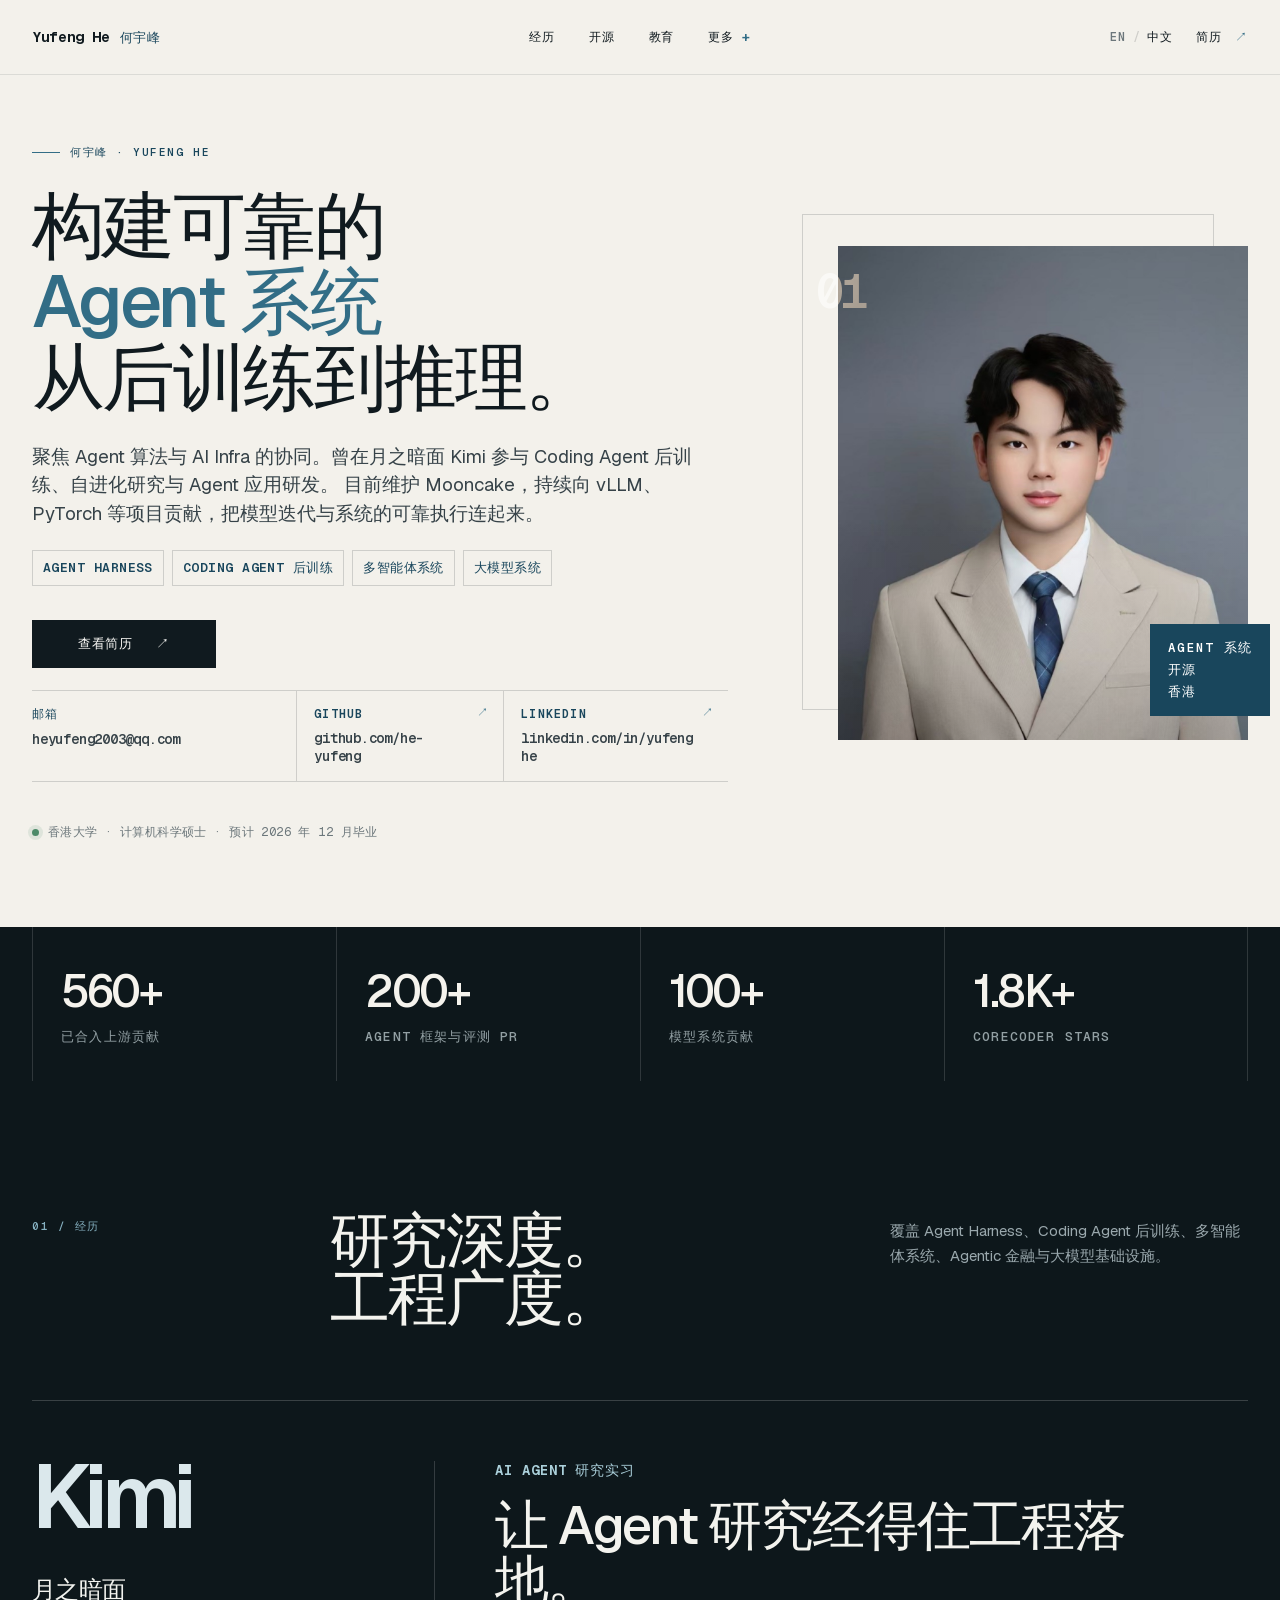
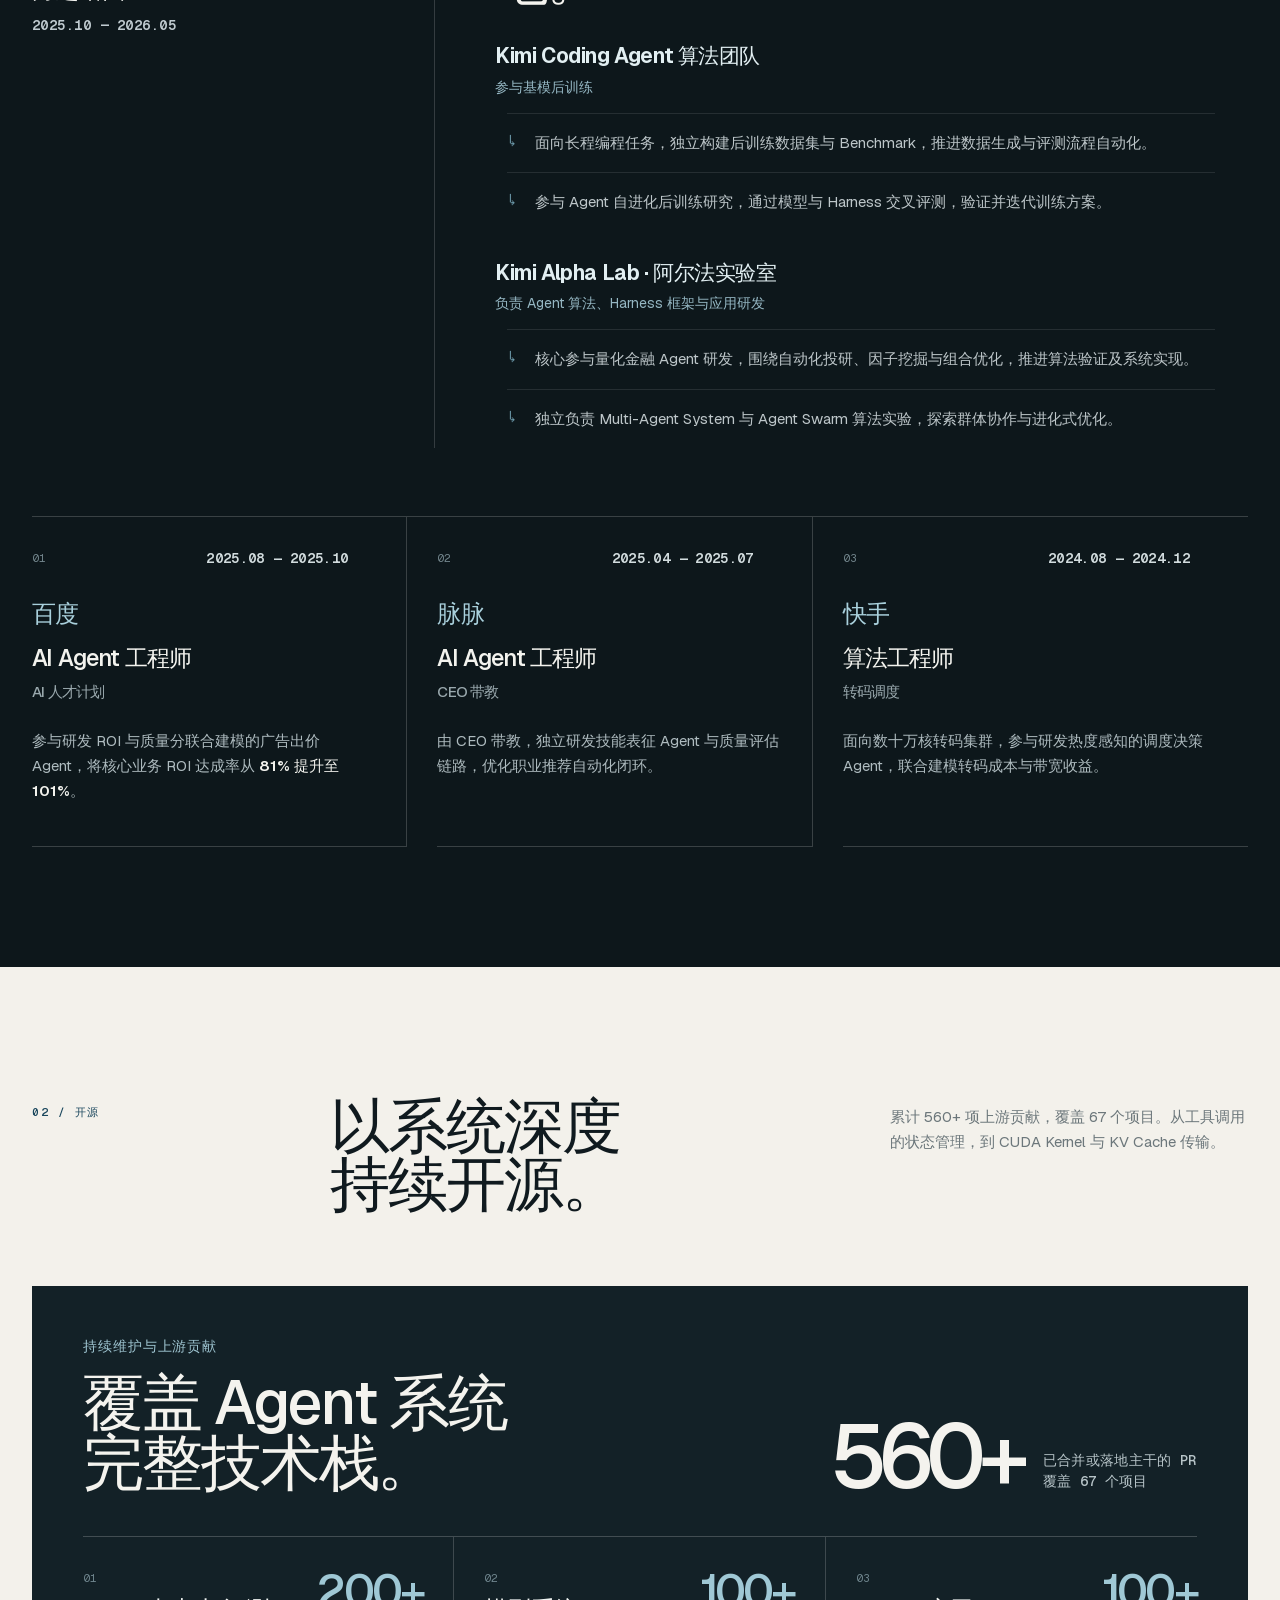
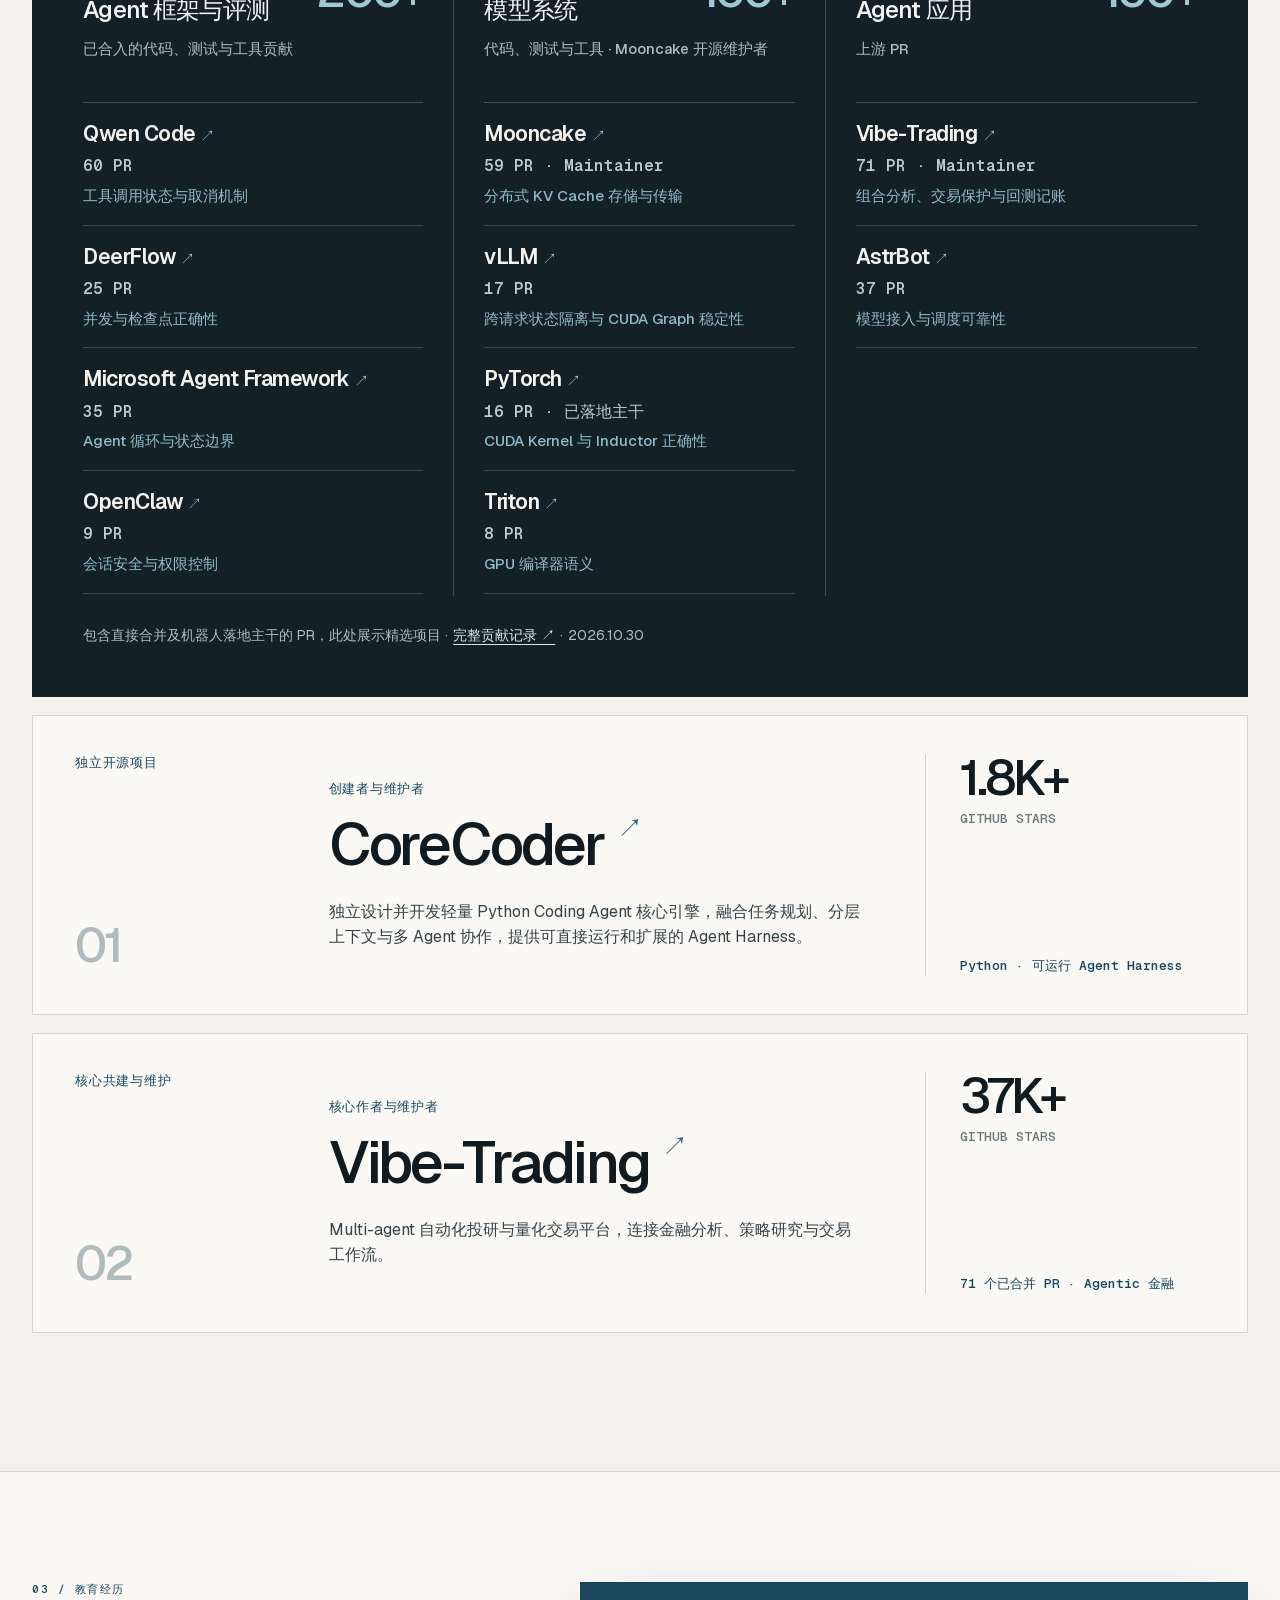
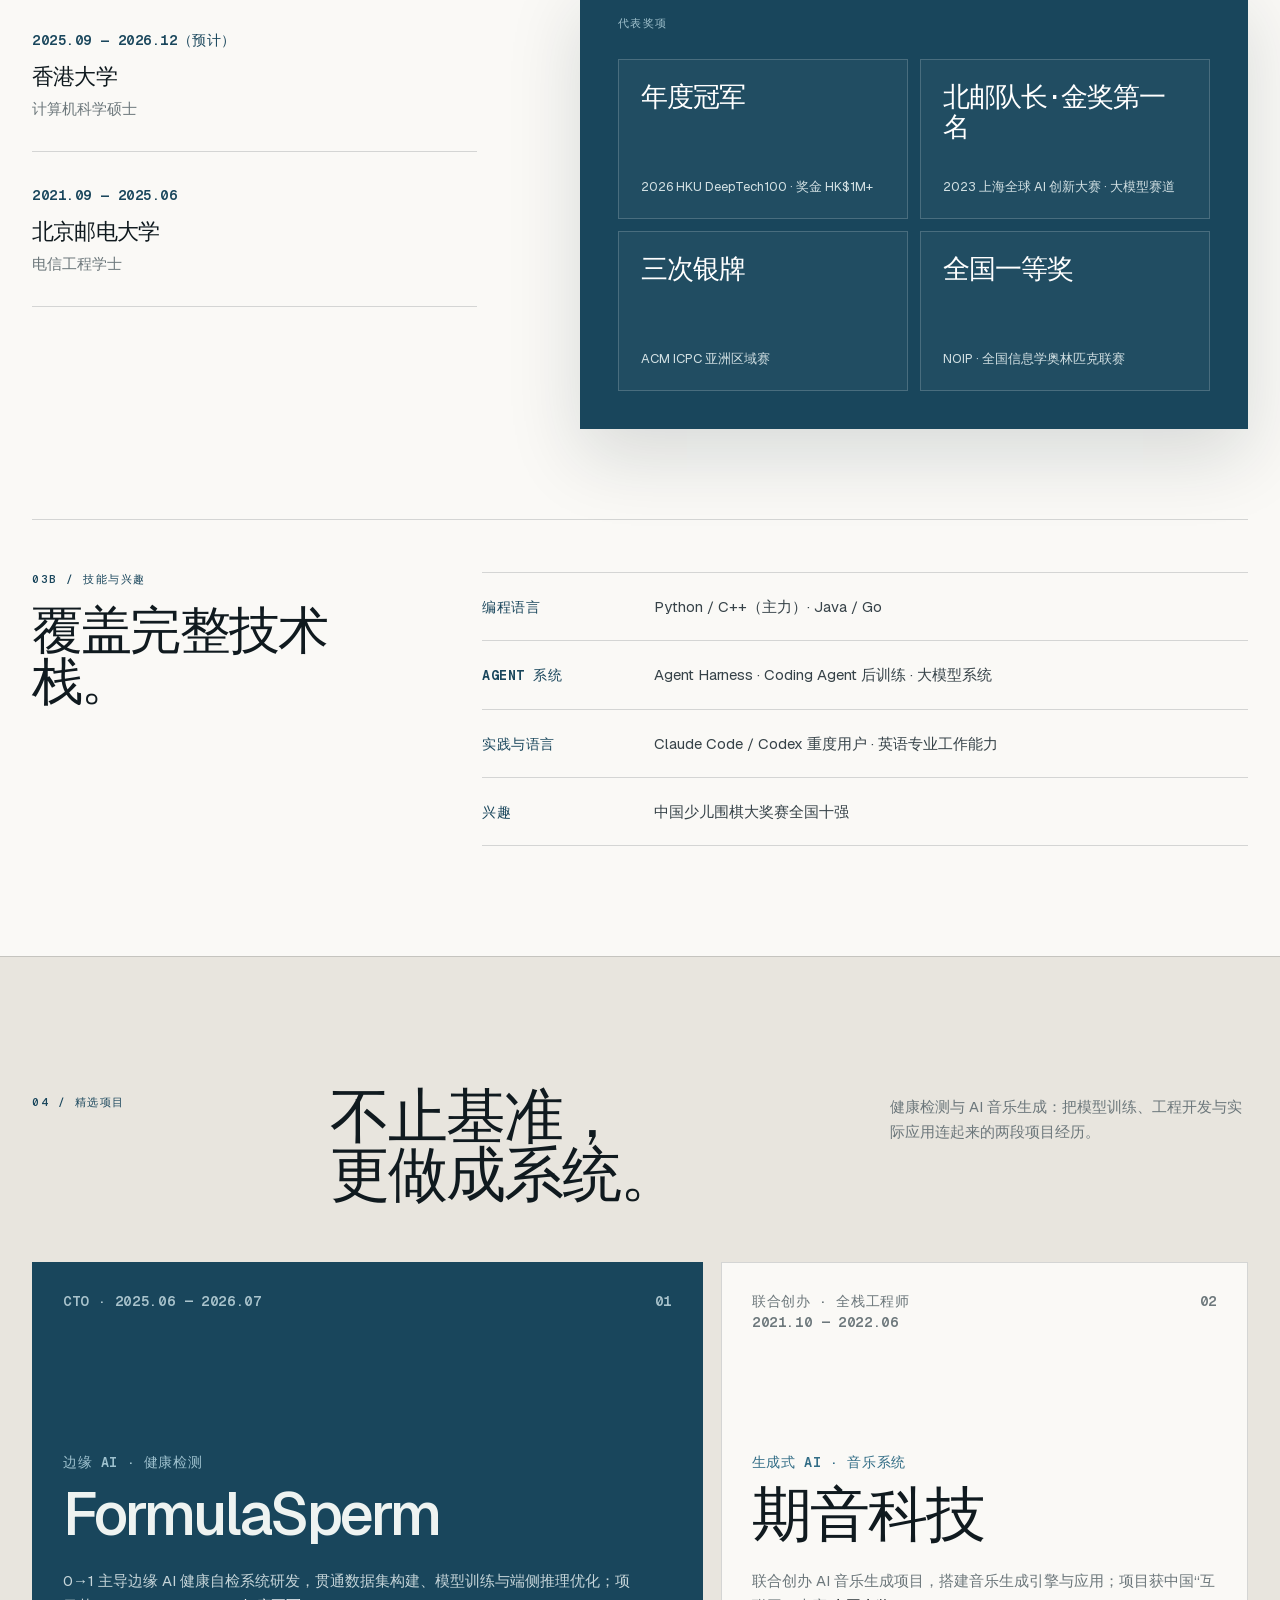
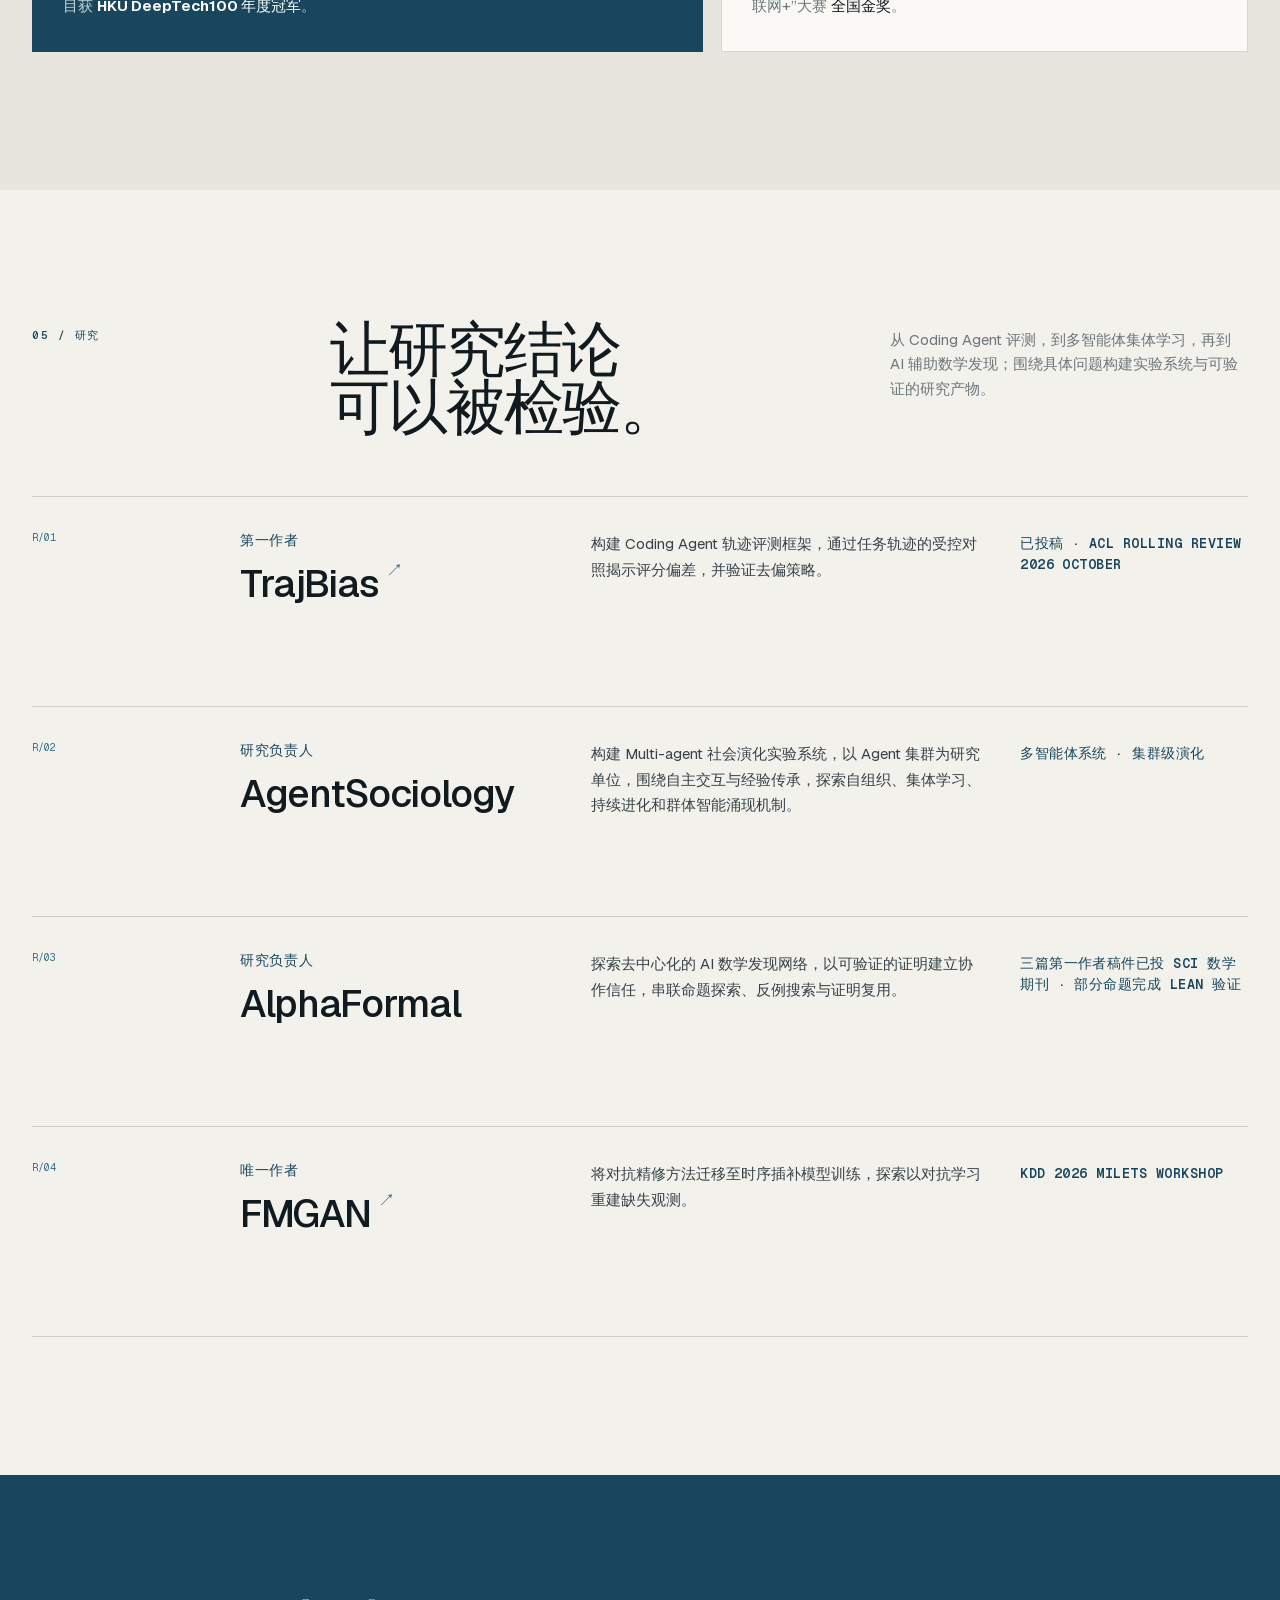
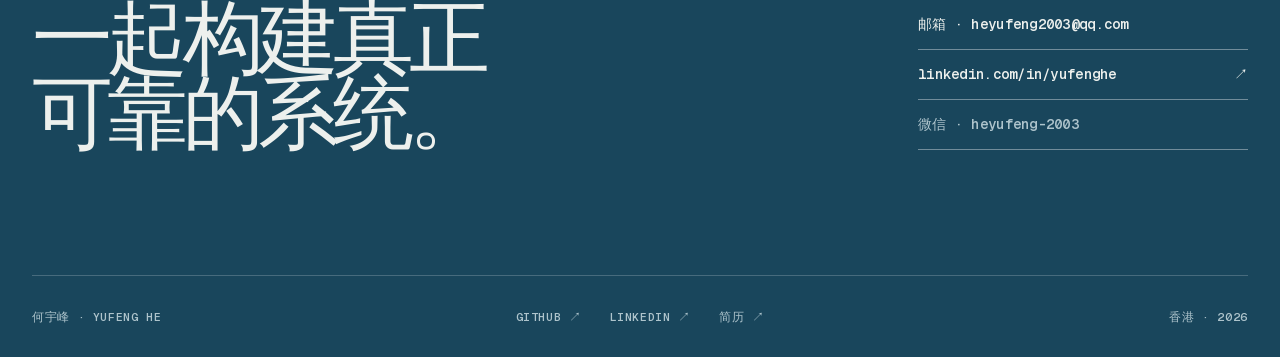
==== commit 081b2b58: "Refresh bilingual portfolio and resume for October 30" ====
--- a/zh/index.html
+++ b/zh/index.html
@@ -4,7 +4,7 @@
   <meta charset="utf-8">
   <meta name="viewport" content="width=device-width, initial-scale=1">
   <title>何宇峰 — 从后训练到推理的 Agent 系统</title>
-  <meta name="description" content="曾在月之暗面 Kimi 实习研究 Agent，现为 Mooncake 开源维护者；累计 540+ 项上游贡献，覆盖 67 个项目。">
+  <meta name="description" content="曾在月之暗面 Kimi 实习研究 Agent，现为 Mooncake 开源维护者；累计 560+ 项上游贡献，覆盖 67 个项目。">
   <meta name="keywords" content="Yufeng He,何宇峰,AI Agent Systems,Coding Agent,LLM Infrastructure,Mooncake,vLLM,CoreCoder">
   <meta name="author" content="Yufeng He">
   <meta name="robots" content="index, follow">
@@ -15,7 +15,7 @@
   <meta property="og:type" content="profile">
   <meta property="og:site_name" content="Yufeng He">
   <meta property="og:title" content="何宇峰 — 从后训练到推理的 Agent 系统">
-  <meta property="og:description" content="Mooncake 开源维护者 · 曾在 Kimi 实习研究 Agent · 540+ 项已合并或落地主干的上游贡献。">
+  <meta property="og:description" content="Mooncake 开源维护者 · 曾在 Kimi 实习研究 Agent · 560+ 项已合并或落地主干的上游贡献。">
   <meta property="og:url" content="https://heyufeng.me/zh/">
   <meta property="og:locale" content="zh_CN">
   <meta property="og:locale:alternate" content="en_US">
@@ -26,12 +26,12 @@
   <meta property="og:image:alt" content="何宇峰 — 从后训练到推理的 Agent 系统">
   <meta name="twitter:card" content="summary_large_image">
   <meta name="twitter:title" content="何宇峰 — 从后训练到推理的 Agent 系统">
-  <meta name="twitter:description" content="Mooncake 开源维护者 · 曾在 Kimi 实习研究 Agent · 540+ 项已合并或落地主干的上游贡献。">
+  <meta name="twitter:description" content="Mooncake 开源维护者 · 曾在 Kimi 实习研究 Agent · 560+ 项已合并或落地主干的上游贡献。">
   <meta name="twitter:image" content="https://heyufeng.me/og-agent-systems.png">
   <meta name="twitter:image:alt" content="何宇峰 — 从后训练到推理的 Agent 系统">
   <link rel="icon" href="../favicon.jpg">
   <link rel="apple-touch-icon" href="../favicon.jpg">
-  <link rel="stylesheet" href="../site.css?v=20261022-github-v12">
+  <link rel="stylesheet" href="../site.css?v=20261030-resume-v3">
 </head>
-<body><main lang="zh-CN"><script type="application/ld+json">{"@context":"https://schema.org","@type":"Person","name":"何宇峰","alternateName":"Yufeng He","url":"https://heyufeng.me/zh/","email":"heyufeng2003@qq.com","image":"https://heyufeng.me/yufeng-he.jpg","alumniOf":[{"@type":"CollegeOrUniversity","name":"北京邮电大学"},{"@type":"CollegeOrUniversity","name":"香港大学"}],"sameAs":["https://github.com/he-yufeng","https://www.linkedin.com/in/yufenghe/"]}</script><header class="site-header"><nav class="shell nav" aria-label="主导航"><a class="wordmark" href="#top" aria-label="何宇峰，返回首页"><span class="wordmark-en">Yufeng He</span><span class="wordmark-zh">何宇峰</span></a><div class="nav-links"><a href="#experience">经历</a><a href="#open-source">开源</a><a href="#education">教育</a><details class="nav-profile"><summary>更多 <span aria-hidden="true">+</span></summary><div class="nav-dropdown"><a href="#experience"><span>01</span>经历</a><a href="#open-source"><span>02</span>开源</a><a href="#education"><span>03</span>教育与奖项</a><a href="#projects"><span>04</span>精选项目</a><a href="#research"><span>05</span>研究</a><a href="#skills"><span>03B</span>技能与兴趣</a><a href="#contact"><span>—</span>联系方式</a></div></details></div><div class="nav-utilities"><div class="language-switcher" aria-label="语言"><a href="../">EN</a><span aria-hidden="true">/</span><a href="#top" aria-current="page">中文</a></div><a class="nav-resume" href="../Yufeng-He-Resume.pdf" target="_blank" rel="noreferrer">简历 <span aria-hidden="true">↗</span></a></div></nav></header><section class="hero shell" id="top"><div class="hero-copy"><p class="eyebrow"><span></span> 何宇峰 · Yufeng He</p><h1>构建可靠的<span>Agent 系统</span>从后训练到推理。</h1><p class="hero-lede">曾在月之暗面 Kimi 实习，研究 Coding Agent 与多智能体系统。 目前维护 Mooncake，并持续向 vLLM、PyTorch 等项目贡献，关注 Agent 的状态、执行和评测问题。</p><div class="hero-focus" aria-label="主要方向"><span>Agent Harness</span><span>Coding Agent 后训练</span><span>多智能体系统</span><span>大模型系统</span></div><div class="hero-actions"><a class="button button-primary button-resume" href="../Yufeng-He-Resume.pdf" target="_blank" rel="noreferrer">查看简历 <span>↗</span></a></div><div class="hero-contacts" aria-label="联系方式"><div class="hero-contact hero-contact-email"><span>邮箱</span><strong>heyufeng2003@qq.com</strong></div><a class="hero-contact" href="https://github.com/he-yufeng" target="_blank" rel="noreferrer"><span>GitHub</span><strong>github.com/he-yufeng</strong><i aria-hidden="true">↗</i></a><a class="hero-contact" href="https://www.linkedin.com/in/yufenghe/" target="_blank" rel="noreferrer"><span>LinkedIn</span><strong>linkedin.com/in/yufenghe</strong><i aria-hidden="true">↗</i></a></div><div class="hero-note"><span class="status-dot"></span>香港大学 · 计算机科学硕士</div></div><div class="portrait-stage" aria-label="何宇峰肖像"><div class="portrait-frame"><img src="../yufeng-he.jpg" alt="何宇峰" fetchPriority="high"/></div><div class="portrait-index" aria-hidden="true">01</div><div class="portrait-caption"><span>Agent 系统</span><span>开源</span><span>香港</span></div></div></section><section class="signal-strip" aria-label="代表性数据"><div class="shell signal-grid"><div class="signal"><strong>540+</strong><span>已合入上游贡献</span></div><div class="signal"><strong>200+</strong><span>Agent 框架与评测 PR</span></div><div class="signal"><strong>90+</strong><span>模型系统贡献</span></div><div class="signal"><strong>1.8K+</strong><span>CoreCoder Stars</span></div></div></section><section class="section shell opensource-section"><div class="section-heading" id="open-source"><p class="section-index">02 / 开源</p><h2>以系统深度<br/>持续开源。</h2><p>累计 540+ 项上游贡献，覆盖 67 个项目。从工具调用的状态管理，到 CUDA Kernel 与 KV Cache 传输。</p></div><div class="opensource-stack"><article class="opensource-record"><header class="opensource-record-head"><div><p class="opensource-kicker">持续维护与上游贡献</p><h3>覆盖 Agent 系统<br/>完整技术栈。</h3></div><div class="opensource-total"><strong>540+</strong><span>已合并或落地主干的 PR<br/>覆盖 67 个项目</span></div></header><div class="contribution-tracks"><section class="contribution-track" aria-labelledby="agent-infra-title-zh"><div class="track-heading"><div><span>01</span><h4 id="agent-infra-title-zh">Agent 框架与评测</h4></div><strong>200+</strong></div><p class="track-context">已合入的代码、测试与工具贡献</p><div class="track-list" aria-label="Agent Harness 贡献"><div class="track-row"><a href="https://github.com/QwenLM/qwen-code/pulls?q=is%3Apr+is%3Amerged+author%3Ahe-yufeng" target="_blank" rel="noreferrer">Qwen Code<!-- --> <span>↗</span></a><span>56 PR</span><strong>工具调用状态与取消机制</strong></div><div class="track-row"><a href="https://github.com/bytedance/deer-flow/pulls?q=is%3Apr+is%3Amerged+author%3Ahe-yufeng" target="_blank" rel="noreferrer">deer-flow<!-- --> <span>↗</span></a><span>24 PR</span><strong>并发与检查点正确性</strong></div><div class="track-row"><a href="https://github.com/microsoft/agent-framework/pulls?q=is%3Apr+is%3Amerged+author%3Ahe-yufeng" target="_blank" rel="noreferrer">Microsoft Agent Framework<!-- --> <span>↗</span></a><span>35 PR</span><strong>Agent 循环与状态边界</strong></div><div class="track-row"><a href="https://github.com/openclaw/openclaw/pulls?q=is%3Apr+is%3Amerged+author%3Ahe-yufeng" target="_blank" rel="noreferrer">OpenClaw<!-- --> <span>↗</span></a><span>8 PR</span><strong>会话安全与权限控制</strong></div></div></section><section class="contribution-track" aria-labelledby="inference-title-zh"><div class="track-heading"><div><span>02</span><h4 id="inference-title-zh">模型系统</h4></div><strong>90+</strong></div><p class="track-context">代码、测试与工具 · Mooncake 开源维护者</p><div class="track-list" aria-label="推理系统贡献"><div class="track-row"><a href="https://github.com/kvcache-ai/Mooncake/pulls?q=is%3Apr+is%3Amerged+author%3Ahe-yufeng" target="_blank" rel="noreferrer">Mooncake<!-- --> <span>↗</span></a><span>56 PR · Maintainer</span><strong>KV Cache 正确性与传输</strong></div><div class="track-row"><a href="https://github.com/vllm-project/vllm/pulls?q=is%3Apr+is%3Amerged+author%3Ahe-yufeng" target="_blank" rel="noreferrer">vLLM<!-- --> <span>↗</span></a><span>15 PR</span><strong>API 状态与 CUDA Graph</strong></div><div class="track-row"><a href="https://github.com/pytorch/pytorch/commits/main/?author=he-yufeng" target="_blank" rel="noreferrer">PyTorch<!-- --> <span>↗</span></a><span>16 PR · 已落地主干</span><strong>CUDA Kernel 与 Inductor 正确性</strong></div><div class="track-row"><a href="https://github.com/triton-lang/triton/pulls?q=is%3Apr+is%3Amerged+author%3Ahe-yufeng" target="_blank" rel="noreferrer">Triton<!-- --> <span>↗</span></a><span>8 PR</span><strong>GPU 编译器语义</strong></div></div></section><section class="contribution-track" aria-labelledby="agent-apps-title-zh"><div class="track-heading"><div><span>03</span><h4 id="agent-apps-title-zh">Agent 应用</h4></div><strong>100+</strong></div><p class="track-context">上游 PR</p><div class="track-list" aria-label="Agent 应用贡献"><div class="track-row"><a href="https://github.com/HKUDS/Vibe-Trading" target="_blank" rel="noreferrer">Vibe-Trading<!-- --> <span>↗</span></a><span>64 PR · Maintainer</span><strong>组合分析、交易保护与回测记账</strong></div><div class="track-row"><a href="https://github.com/AstrBotDevs/AstrBot/pulls?q=is%3Apr+is%3Amerged+author%3Ahe-yufeng" target="_blank" rel="noreferrer">AstrBot<!-- --> <span>↗</span></a><span>37 PR</span><strong>模型接入与调度可靠性</strong></div></div></section></div><p class="opensource-source">包含直接合并及机器人落地主干的 PR，此处展示精选项目 · <a href="https://github.com/he-yufeng#open-source-contributions" target="_blank" rel="noreferrer">完整贡献记录 ↗</a> · <time dateTime="2026-10-22">2026.10.22</time></p></article><article class="owned-project"><div class="owned-project-index"><span>独立开源项目</span><strong>01</strong></div><div class="owned-project-copy"><p>创建者与维护者</p><h3><a href="https://github.com/he-yufeng/CoreCoder" target="_blank" rel="noreferrer">CoreCoder <span>↗</span></a></h3><p>独立设计并开发的轻量 Python Coding Agent Harness，覆盖工具执行、上下文管理、子 Agent 与持久化会话。</p></div><div class="owned-project-meta"><div><strong>1.8K+</strong><span>GitHub Stars</span></div><p>Python · 可运行 Agent Harness</p></div></article></div></section><section class="experience-section"><div class="shell section experience-inner" id="experience"><div class="section-heading section-heading-light"><p class="section-index">01 / 经历</p><h2>研究深度。<br/>工程广度。</h2><p>覆盖 Agent Harness、Coding Agent 后训练、多智能体系统、Agentic 金融与大模型基础设施。</p></div><article class="experience-feature"><div class="experience-identity"><p class="company-mark">Kimi</p><div class="experience-brand"><span>月之暗面</span><time>2025.10 — 2026.05</time></div></div><div class="experience-content"><p class="role-label">AI Agent 研究实习</p><h3>让 Agent 研究经得住工程落地。</h3><ul><li>在 Kimi Alpha Lab 研究 Coding Agent 后训练、对齐与 Harness 设计，负责任务构建、运行验证和轨迹分析。</li><li>独立搭建面向数据结构与性能优化的长程编程 Benchmark，设计连续性能反馈及模型与 Harness 交叉评测；探索自动造题、自检查与 Agent 自进化后训练。</li><li>参与 Multi-agent 与 Agent Swarm 算法研究及工程落地，独立开展任务分解、候选筛选和研究、实现、审查等协作实验。</li><li>核心参与量化金融 Agent 项目，推进金融 Agent 研究自动化，涵盖信息整理、因子探索与实验评估。</li></ul></div></article><div class="experience-list"><article><div class="entry-topline"><span>01</span><time>2025.08 — 2025.10</time></div><p class="entry-company">百度</p><h3>AI Agent 工程师<br/><span>AI 人才计划</span></h3><p>参与 ROI 与质量分联合建模的广告出价，将相关业务 ROI 目标达成率从 <strong>81% 提升至 101%</strong>。</p></article><article><div class="entry-topline"><span>02</span><time>2025.04 — 2025.07</time></div><p class="entry-company">脉脉</p><h3>AI Agent 工程师<br/><span>CEO 带教</span></h3><p>在 CEO 指导下独立研发技能表征与质量评估 Agent 链路，从非结构化履历提取技能，完善职业推荐自动化闭环。</p></article><article><div class="entry-topline"><span>03</span><time>2024.08 — 2024.12</time></div><p class="entry-company">快手</p><h3>算法工程师<br/><span>转码调度</span></h3><p>面向数十万 CPU 核的转码调度，基于内容热度预测联合优化算力成本与带宽收益。</p></article></div></div></section><section class="section shell research-section"><div class="section-heading research-heading" id="research"><p class="section-index">05 / 研究</p><h2>让研究结论<br/>可以被检验。</h2><p>从 Coding Agent 评测，到多智能体集体学习，再到 AI 辅助数学发现；围绕具体问题构建实验系统与可验证的研究产物。</p></div><div class="research-list"><article><div class="research-index">R/01</div><div><p class="research-role">第一作者</p><h3><a href="https://github.com/he-yufeng/TrajBias" target="_blank" rel="noreferrer">TrajBias<!-- --> <span>↗</span></a></h3></div><p class="research-copy">搭建 Coding Agent 轨迹评测框架，通过长程任务轨迹的受控对照，研究三类过程评测偏差。</p><p class="research-meta">已投稿 · ACL Rolling Review 2026 October</p></article><article><div class="research-index">R/02</div><div><p class="research-role">研究负责人</p><h3>AgentSociology</h3></div><p class="research-copy">构建 Multi-agent 社会演化实验系统，探索以 Agent 集群为单位的自组织与持续进化，研究群体智能涌现与集体学习机制。</p><p class="research-meta">多智能体系统 · 集群级演化</p></article><article><div class="research-index">R/03</div><div><p class="research-role">研究负责人</p><h3>AlphaFormal</h3></div><p class="research-copy">探索去中心化的 AI 数学发现网络，以可验证的证明建立协作信任，串联命题探索、反例搜索与证明复用。</p><p class="research-meta">三篇第一作者稿件已投 SCI 数学期刊 · 部分命题完成 Lean 验证</p></article><article><div class="research-index">R/04</div><div><p class="research-role">唯一作者</p><h3><a href="https://github.com/he-yufeng/adversarial-refinement-imputation" target="_blank" rel="noreferrer">FMGAN<!-- --> <span>↗</span></a></h3></div><p class="research-copy">将对抗精修方法迁移至时序插补模型训练，探索以对抗学习重建缺失观测。</p><p class="research-meta">KDD 2026 MiLeTS</p></article></div></section><section class="venture-section"><div class="shell section" id="projects"><div class="section-heading venture-heading"><p class="section-index">04 / 精选项目</p><h2>不止基准，<br/>更做成系统。</h2><p>健康检测与 AI 音乐生成：把模型训练、工程开发与实际应用连起来的两段项目经历。</p></div><div class="venture-grid"><article class="venture-card venture-card-primary"><div class="venture-topline"><span>CTO · 2025.06 — 2026.07</span><span>01</span></div><div><p>边缘 AI · 健康检测</p><h3>FormulaSperm</h3><p>研发基于显微视频的边缘 AI 健康检测系统，覆盖视频模型训练与端侧推理优化；数字孪生模拟误差 <strong>低于 3%</strong>，项目获 <strong>HKU DeepTech100 年度冠军</strong>。</p></div></article><article class="venture-card"><div class="venture-topline"><span>联合创办 · 全栈工程师<br/>2021.10 — 2022.06</span><span>02</span></div><div><p>生成式 AI · 音乐系统</p><h3>期音科技</h3><p>联合创办 AI 音乐生成项目，开发多 Agent 协同音乐生成引擎与应用；项目获中国“互联网+”大赛 <strong>全国金奖</strong>。</p></div></article></div></div></section><section class="credentials-section"><div class="shell credentials-grid" id="education"><div><p class="section-index">03 / 教育经历</p><div class="education-entry"><span>2025.09 — 2026.11</span><h3>香港大学</h3><p>计算机科学硕士</p></div><div class="education-entry"><span>2021.09 — 2025.06</span><h3>北京邮电大学</h3><p>电信工程学士</p></div></div><div class="honors-column"><p class="section-index">代表奖项</p><ul><li><strong>年度冠军</strong><span>2026 HKU DeepTech100 · 奖金 HK$1M+</span></li><li><strong>北邮队长 · 金奖第一名</strong><span>2023 上海全球 AI 创新大赛 · 大模型赛道</span></li><li><strong>三次银牌</strong><span>ACM ICPC 亚洲区域赛</span></li><li><strong>全国一等奖</strong><span>NOIP · 全国信息学奥林匹克联赛</span></li></ul></div></div><div class="shell skills-panel" id="skills"><div class="skills-intro"><p class="section-index">03B / 技能与兴趣</p><h3>覆盖完整技术栈。</h3></div><div class="skills-groups"><div><span>编程语言</span><p>Python / C++（主力）· Java / Go</p></div><div><span>Agent 系统</span><p>Agent Harness · Coding Agent 后训练 · 大模型系统</p></div><div><span>实践与语言</span><p>Claude Code / Codex 重度用户 · 英语专业工作能力</p></div><div><span>兴趣</span><p>中国少儿围棋大奖赛全国十强</p></div></div></div></section><footer class="footer"><div class="shell footer-top" id="contact"><p>一起构建真正<br/>可靠的系统。</p><div class="footer-contact"><span class="footer-email">邮箱 · heyufeng2003@qq.com</span><a href="https://www.linkedin.com/in/yufenghe/" target="_blank" rel="noreferrer">linkedin.com/in/yufenghe <span>↗</span></a><span>微信 · heyufeng-2003</span></div></div><div class="shell footer-bottom"><span>何宇峰 · Yufeng He</span><div><a href="https://github.com/he-yufeng" target="_blank" rel="noreferrer">GitHub ↗</a><a href="https://www.linkedin.com/in/yufenghe/" target="_blank" rel="noreferrer">LinkedIn ↗</a><a href="../Yufeng-He-Resume.pdf" target="_blank" rel="noreferrer">简历 ↗</a></div><span>香港 · 2026</span></div></footer></main></body>
+<body><main lang="zh-CN"><script type="application/ld+json">{"@context":"https://schema.org","@type":"Person","name":"何宇峰","alternateName":"Yufeng He","url":"https://heyufeng.me/zh/","email":"heyufeng2003@qq.com","image":"https://heyufeng.me/yufeng-he.jpg","alumniOf":[{"@type":"CollegeOrUniversity","name":"北京邮电大学"}],"affiliation":{"@type":"CollegeOrUniversity","name":"香港大学"},"sameAs":["https://github.com/he-yufeng","https://www.linkedin.com/in/yufenghe/"]}</script><header class="site-header"><nav class="shell nav" aria-label="主导航"><a class="wordmark" href="#top" aria-label="何宇峰，返回首页"><span class="wordmark-en">Yufeng He</span><span class="wordmark-zh">何宇峰</span></a><div class="nav-links"><a href="#experience">经历</a><a href="#open-source">开源</a><a href="#education">教育</a><details class="nav-profile"><summary>更多 <span aria-hidden="true">+</span></summary><div class="nav-dropdown"><a href="#experience"><span>01</span>经历</a><a href="#open-source"><span>02</span>开源</a><a href="#education"><span>03</span>教育与奖项</a><a href="#projects"><span>04</span>精选项目</a><a href="#research"><span>05</span>研究</a><a href="#skills"><span>03B</span>技能与兴趣</a><a href="#contact"><span>—</span>联系方式</a></div></details></div><div class="nav-utilities"><div class="language-switcher" aria-label="语言"><a href="../">EN</a><span aria-hidden="true">/</span><a href="#top" aria-current="page">中文</a></div><a class="nav-resume" href="../Yufeng-He-Resume.pdf?v=20261030-v3" target="_blank" rel="noreferrer">简历 <span aria-hidden="true">↗</span></a></div></nav></header><section class="hero shell" id="top"><div class="hero-copy"><p class="eyebrow"><span></span> 何宇峰 · Yufeng He</p><h1>构建可靠的<span>Agent 系统</span>从后训练到推理。</h1><p class="hero-lede">聚焦 Agent 算法与 AI Infra 的协同。曾在月之暗面 Kimi 参与 Coding Agent 后训练、自进化研究与 Agent 应用研发。 目前维护 Mooncake，持续向 vLLM、PyTorch 等项目贡献，把模型迭代与系统的可靠执行连起来。</p><div class="hero-focus" aria-label="主要方向"><span>Agent Harness</span><span>Coding Agent 后训练</span><span>多智能体系统</span><span>大模型系统</span></div><div class="hero-actions"><a class="button button-primary button-resume" href="../Yufeng-He-Resume.pdf?v=20261030-v3" target="_blank" rel="noreferrer">查看简历 <span>↗</span></a></div><div class="hero-contacts" aria-label="联系方式"><div class="hero-contact hero-contact-email"><span>邮箱</span><strong>heyufeng2003@qq.com</strong></div><a class="hero-contact" href="https://github.com/he-yufeng" target="_blank" rel="noreferrer"><span>GitHub</span><strong>github.com/he-yufeng</strong><i aria-hidden="true">↗</i></a><a class="hero-contact" href="https://www.linkedin.com/in/yufenghe/" target="_blank" rel="noreferrer"><span>LinkedIn</span><strong>linkedin.com/in/yufenghe</strong><i aria-hidden="true">↗</i></a></div><div class="hero-note"><span class="status-dot"></span>香港大学 · 计算机科学硕士 · 预计 2026 年 12 月毕业</div></div><div class="portrait-stage" aria-label="何宇峰肖像"><div class="portrait-frame"><img src="../yufeng-he.jpg" alt="何宇峰" fetchPriority="high"/></div><div class="portrait-index" aria-hidden="true">01</div><div class="portrait-caption"><span>Agent 系统</span><span>开源</span><span>香港</span></div></div></section><section class="signal-strip" aria-label="代表性数据"><div class="shell signal-grid"><div class="signal"><strong>560+</strong><span>已合入上游贡献</span></div><div class="signal"><strong>200+</strong><span>Agent 框架与评测 PR</span></div><div class="signal"><strong>100+</strong><span>模型系统贡献</span></div><div class="signal"><strong>1.8K+</strong><span>CoreCoder Stars</span></div></div></section><section class="section shell opensource-section"><div class="section-heading" id="open-source"><p class="section-index">02 / 开源</p><h2>以系统深度<br/>持续开源。</h2><p>累计 560+ 项上游贡献，覆盖 67 个项目。从工具调用的状态管理，到 CUDA Kernel 与 KV Cache 传输。</p></div><div class="opensource-stack"><article class="opensource-record"><header class="opensource-record-head"><div><p class="opensource-kicker">持续维护与上游贡献</p><h3>覆盖 Agent 系统<br/>完整技术栈。</h3></div><div class="opensource-total"><strong>560+</strong><span>已合并或落地主干的 PR<br/>覆盖 67 个项目</span></div></header><div class="contribution-tracks"><section class="contribution-track" aria-labelledby="agent-infra-title-zh"><div class="track-heading"><div><span>01</span><h4 id="agent-infra-title-zh">Agent 框架与评测</h4></div><strong>200+</strong></div><p class="track-context">已合入的代码、测试与工具贡献</p><div class="track-list" aria-label="Agent Harness 贡献"><div class="track-row"><a href="https://github.com/QwenLM/qwen-code/pulls?q=is%3Apr+is%3Amerged+author%3Ahe-yufeng" target="_blank" rel="noreferrer">Qwen Code<!-- --> <span>↗</span></a><span>60 PR</span><strong>工具调用状态与取消机制</strong></div><div class="track-row"><a href="https://github.com/bytedance/deer-flow/pulls?q=is%3Apr+is%3Amerged+author%3Ahe-yufeng" target="_blank" rel="noreferrer">DeerFlow<!-- --> <span>↗</span></a><span>25 PR</span><strong>并发与检查点正确性</strong></div><div class="track-row"><a href="https://github.com/microsoft/agent-framework/pulls?q=is%3Apr+is%3Amerged+author%3Ahe-yufeng" target="_blank" rel="noreferrer">Microsoft Agent Framework<!-- --> <span>↗</span></a><span>35 PR</span><strong>Agent 循环与状态边界</strong></div><div class="track-row"><a href="https://github.com/openclaw/openclaw/pulls?q=is%3Apr+is%3Amerged+author%3Ahe-yufeng" target="_blank" rel="noreferrer">OpenClaw<!-- --> <span>↗</span></a><span>9 PR</span><strong>会话安全与权限控制</strong></div></div></section><section class="contribution-track" aria-labelledby="inference-title-zh"><div class="track-heading"><div><span>02</span><h4 id="inference-title-zh">模型系统</h4></div><strong>100+</strong></div><p class="track-context">代码、测试与工具 · Mooncake 开源维护者</p><div class="track-list" aria-label="推理系统贡献"><div class="track-row"><a href="https://github.com/kvcache-ai/Mooncake/pulls?q=is%3Apr+is%3Amerged+author%3Ahe-yufeng" target="_blank" rel="noreferrer">Mooncake<!-- --> <span>↗</span></a><span>59 PR · Maintainer</span><strong>分布式 KV Cache 存储与传输</strong></div><div class="track-row"><a href="https://github.com/vllm-project/vllm/pulls?q=is%3Apr+is%3Amerged+author%3Ahe-yufeng" target="_blank" rel="noreferrer">vLLM<!-- --> <span>↗</span></a><span>17 PR</span><strong>跨请求状态隔离与 CUDA Graph 稳定性</strong></div><div class="track-row"><a href="https://github.com/pytorch/pytorch/commits/main/?author=he-yufeng" target="_blank" rel="noreferrer">PyTorch<!-- --> <span>↗</span></a><span>16 PR · 已落地主干</span><strong>CUDA Kernel 与 Inductor 正确性</strong></div><div class="track-row"><a href="https://github.com/triton-lang/triton/pulls?q=is%3Apr+is%3Amerged+author%3Ahe-yufeng" target="_blank" rel="noreferrer">Triton<!-- --> <span>↗</span></a><span>8 PR</span><strong>GPU 编译器语义</strong></div></div></section><section class="contribution-track" aria-labelledby="agent-apps-title-zh"><div class="track-heading"><div><span>03</span><h4 id="agent-apps-title-zh">Agent 应用</h4></div><strong>100+</strong></div><p class="track-context">上游 PR</p><div class="track-list" aria-label="Agent 应用贡献"><div class="track-row"><a href="https://github.com/HKUDS/Vibe-Trading/pulls?q=is%3Apr+is%3Amerged+author%3Ahe-yufeng" target="_blank" rel="noreferrer">Vibe-Trading<!-- --> <span>↗</span></a><span>71 PR · Maintainer</span><strong>组合分析、交易保护与回测记账</strong></div><div class="track-row"><a href="https://github.com/AstrBotDevs/AstrBot/pulls?q=is%3Apr+is%3Amerged+author%3Ahe-yufeng" target="_blank" rel="noreferrer">AstrBot<!-- --> <span>↗</span></a><span>37 PR</span><strong>模型接入与调度可靠性</strong></div></div></section></div><p class="opensource-source">包含直接合并及机器人落地主干的 PR，此处展示精选项目 · <a href="https://github.com/he-yufeng#open-source-contributions" target="_blank" rel="noreferrer">完整贡献记录 ↗</a> · <time dateTime="2026-10-30">2026.10.30</time></p></article><article class="owned-project" data-ownership="independent"><div class="owned-project-index"><span>独立开源项目</span><strong>01</strong></div><div class="owned-project-copy"><p>创建者与维护者</p><h3><a href="https://github.com/he-yufeng/CoreCoder" target="_blank" rel="noreferrer">CoreCoder <span>↗</span></a></h3><p>独立设计并开发轻量 Python Coding Agent 核心引擎，融合任务规划、分层上下文与多 Agent 协作，提供可直接运行和扩展的 Agent Harness。</p></div><div class="owned-project-meta"><div><strong>1.8K+</strong><span>GitHub Stars</span></div><p>Python · 可运行 Agent Harness</p></div></article><article class="owned-project" data-ownership="co-maintained"><div class="owned-project-index"><span>核心共建与维护</span><strong>02</strong></div><div class="owned-project-copy"><p>核心作者与维护者</p><h3><a href="https://github.com/HKUDS/Vibe-Trading" target="_blank" rel="noreferrer">Vibe-Trading <span>↗</span></a></h3><p>Multi-agent 自动化投研与量化交易平台，连接金融分析、策略研究与交易工作流。</p></div><div class="owned-project-meta"><div><strong>37K+</strong><span>GitHub Stars</span></div><p>71 个已合并 PR · Agentic 金融</p></div></article></div></section><section class="experience-section"><div class="shell section experience-inner" id="experience"><div class="section-heading section-heading-light"><p class="section-index">01 / 经历</p><h2>研究深度。<br/>工程广度。</h2><p>覆盖 Agent Harness、Coding Agent 后训练、多智能体系统、Agentic 金融与大模型基础设施。</p></div><article class="experience-feature"><div class="experience-identity"><p class="company-mark">Kimi</p><div class="experience-brand"><span>月之暗面</span><time>2025.10 — 2026.05</time></div></div><div class="experience-content"><p class="role-label">AI Agent 研究实习</p><h3>让 Agent 研究经得住工程落地。</h3><section class="experience-team" aria-labelledby="kimi-coding-team-zh"><h4 id="kimi-coding-team-zh">Kimi Coding Agent 算法团队</h4><p>参与基模后训练</p><ul><li>面向长程编程任务，独立构建后训练数据集与 Benchmark，推进数据生成与评测流程自动化。</li><li>参与 Agent 自进化后训练研究，通过模型与 Harness 交叉评测，验证并迭代训练方案。</li></ul></section><section class="experience-team" aria-labelledby="kimi-alpha-team-zh"><h4 id="kimi-alpha-team-zh">Kimi Alpha Lab · 阿尔法实验室</h4><p>负责 Agent 算法、Harness 框架与应用研发</p><ul><li>核心参与量化金融 Agent 研发，围绕自动化投研、因子挖掘与组合优化，推进算法验证及系统实现。</li><li>独立负责 Multi-Agent System 与 Agent Swarm 算法实验，探索群体协作与进化式优化。</li></ul></section></div></article><div class="experience-list"><article><div class="entry-topline"><span>01</span><time>2025.08 — 2025.10</time></div><p class="entry-company">百度</p><h3>AI Agent 工程师<br/><span>AI 人才计划</span></h3><p>参与研发 ROI 与质量分联合建模的广告出价 Agent，将核心业务 ROI 达成率从 <strong>81% 提升至 101%</strong>。</p></article><article><div class="entry-topline"><span>02</span><time>2025.04 — 2025.07</time></div><p class="entry-company">脉脉</p><h3>AI Agent 工程师<br/><span>CEO 带教</span></h3><p>由 CEO 带教，独立研发技能表征 Agent 与质量评估链路，优化职业推荐自动化闭环。</p></article><article><div class="entry-topline"><span>03</span><time>2024.08 — 2024.12</time></div><p class="entry-company">快手</p><h3>算法工程师<br/><span>转码调度</span></h3><p>面向数十万核转码集群，参与研发热度感知的调度决策 Agent，联合建模转码成本与带宽收益。</p></article></div></div></section><section class="section shell research-section"><div class="section-heading research-heading" id="research"><p class="section-index">05 / 研究</p><h2>让研究结论<br/>可以被检验。</h2><p>从 Coding Agent 评测，到多智能体集体学习，再到 AI 辅助数学发现；围绕具体问题构建实验系统与可验证的研究产物。</p></div><div class="research-list"><article><div class="research-index">R/01</div><div><p class="research-role">第一作者</p><h3><a href="https://github.com/he-yufeng/TrajBias" target="_blank" rel="noreferrer">TrajBias<!-- --> <span>↗</span></a></h3></div><p class="research-copy">构建 Coding Agent 轨迹评测框架，通过任务轨迹的受控对照揭示评分偏差，并验证去偏策略。</p><p class="research-meta">已投稿 · ACL Rolling Review 2026 October</p></article><article><div class="research-index">R/02</div><div><p class="research-role">研究负责人</p><h3>AgentSociology</h3></div><p class="research-copy">构建 Multi-agent 社会演化实验系统，以 Agent 集群为研究单位，围绕自主交互与经验传承，探索自组织、集体学习、持续进化和群体智能涌现机制。</p><p class="research-meta">多智能体系统 · 集群级演化</p></article><article><div class="research-index">R/03</div><div><p class="research-role">研究负责人</p><h3>AlphaFormal</h3></div><p class="research-copy">探索去中心化的 AI 数学发现网络，以可验证的证明建立协作信任，串联命题探索、反例搜索与证明复用。</p><p class="research-meta">三篇第一作者稿件已投 SCI 数学期刊 · 部分命题完成 Lean 验证</p></article><article><div class="research-index">R/04</div><div><p class="research-role">唯一作者</p><h3><a href="https://github.com/he-yufeng/adversarial-refinement-imputation" target="_blank" rel="noreferrer">FMGAN<!-- --> <span>↗</span></a></h3></div><p class="research-copy">将对抗精修方法迁移至时序插补模型训练，探索以对抗学习重建缺失观测。</p><p class="research-meta">KDD 2026 MiLeTS Workshop</p></article></div></section><section class="venture-section"><div class="shell section" id="projects"><div class="section-heading venture-heading"><p class="section-index">04 / 精选项目</p><h2>不止基准，<br/>更做成系统。</h2><p>健康检测与 AI 音乐生成：把模型训练、工程开发与实际应用连起来的两段项目经历。</p></div><div class="venture-grid"><article class="venture-card venture-card-primary"><div class="venture-topline"><span>CTO · 2025.06 — 2026.07</span><span>01</span></div><div><p>边缘 AI · 健康检测</p><h3>FormulaSperm</h3><p>0→1 主导边缘 AI 健康自检系统研发，贯通数据集构建、模型训练与端侧推理优化；项目获 <strong>HKU DeepTech100 年度冠军</strong>。</p></div></article><article class="venture-card"><div class="venture-topline"><span>联合创办 · 全栈工程师<br/>2021.10 — 2022.06</span><span>02</span></div><div><p>生成式 AI · 音乐系统</p><h3>期音科技</h3><p>联合创办 AI 音乐生成项目，搭建音乐生成引擎与应用；项目获中国“互联网+”大赛 <strong>全国金奖</strong>。</p></div></article></div></div></section><section class="credentials-section"><div class="shell credentials-grid" id="education"><div><p class="section-index">03 / 教育经历</p><div class="education-entry"><span>2025.09 — 2026.12（预计）</span><h3>香港大学</h3><p>计算机科学硕士</p></div><div class="education-entry"><span>2021.09 — 2025.06</span><h3>北京邮电大学</h3><p>电信工程学士</p></div></div><div class="honors-column"><p class="section-index">代表奖项</p><ul><li><strong>年度冠军</strong><span>2026 HKU DeepTech100 · 奖金 HK$1M+</span></li><li><strong>北邮队长 · 金奖第一名</strong><span>2023 上海全球 AI 创新大赛 · 大模型赛道</span></li><li><strong>三次银牌</strong><span>ACM ICPC 亚洲区域赛</span></li><li><strong>全国一等奖</strong><span>NOIP · 全国信息学奥林匹克联赛</span></li></ul></div></div><div class="shell skills-panel" id="skills"><div class="skills-intro"><p class="section-index">03B / 技能与兴趣</p><h3>覆盖完整技术栈。</h3></div><div class="skills-groups"><div><span>编程语言</span><p>Python / C++（主力）· Java / Go</p></div><div><span>Agent 系统</span><p>Agent Harness · Coding Agent 后训练 · 大模型系统</p></div><div><span>实践与语言</span><p>Claude Code / Codex 重度用户 · 英语专业工作能力</p></div><div><span>兴趣</span><p>中国少儿围棋大奖赛全国十强</p></div></div></div></section><footer class="footer"><div class="shell footer-top" id="contact"><p>一起构建真正<br/>可靠的系统。</p><div class="footer-contact"><span class="footer-email">邮箱 · heyufeng2003@qq.com</span><a href="https://www.linkedin.com/in/yufenghe/" target="_blank" rel="noreferrer">linkedin.com/in/yufenghe <span>↗</span></a><span>微信 · heyufeng-2003</span></div></div><div class="shell footer-bottom"><span>何宇峰 · Yufeng He</span><div><a href="https://github.com/he-yufeng" target="_blank" rel="noreferrer">GitHub ↗</a><a href="https://www.linkedin.com/in/yufenghe/" target="_blank" rel="noreferrer">LinkedIn ↗</a><a href="../Yufeng-He-Resume.pdf?v=20261030-v3" target="_blank" rel="noreferrer">简历 ↗</a></div><span>香港 · 2026</span></div></footer></main></body>
 </html>
--- a/site.css
+++ b/site.css
@@ -466,7 +466,8 @@
 }
 .owned-project-index strong { color: #b1babd; font-size: 48px; font-weight: 520; letter-spacing: -0.06em; }
 .owned-project-copy > p:first-child { margin: 0 0 16px; }
-.owned-project-copy h3 { margin: 0; font-size: clamp(48px, 5.2vw, 70px); font-weight: 520; letter-spacing: -0.07em; line-height: 0.95; }
+.owned-project-copy { min-width: 0; }
+.owned-project-copy h3 { margin: 0; font-size: clamp(42px, 4.6vw, 62px); font-weight: 520; letter-spacing: -0.065em; line-height: 1.02; overflow-wrap: anywhere; }
 .owned-project-copy h3 span { color: var(--blue); font-size: 0.45em; vertical-align: top; }
 .owned-project-copy > p:last-child { max-width: 590px; margin: 24px 0 0; color: var(--ink-soft); font-size: 16px; line-height: 1.6; }
 .owned-project-meta { align-self: stretch; display: flex; flex-direction: column; justify-content: space-between; padding-left: 34px; border-left: 1px solid var(--line); }
@@ -497,6 +498,10 @@
 .experience-content ul { max-width: 720px; margin: 0; padding: 0; list-style: none; }
 .experience-content li { position: relative; padding: 17px 0 17px 28px; color: #bdc6c9; border-top: 1px solid rgba(255, 255, 255, 0.1); font-size: 15px; line-height: 1.62; }
 .experience-content li::before { position: absolute; left: 1px; content: "↳"; color: #79aabd; }
+.experience-team + .experience-team { margin-top: 28px; }
+.experience-team h4 { margin: 0; color: #e2eff2; font-size: 21px; font-weight: 650; letter-spacing: -0.02em; line-height: 1.3; }
+.experience-team > p { margin: 7px 0 15px; color: #95b7c3; font-size: 14px; line-height: 1.5; }
+.experience-team ul { padding-left: 12px; }
 .experience-list { display: grid; grid-template-columns: repeat(3, 1fr); }
 .experience-list article { min-height: 330px; padding: 32px 30px 34px 0; border-bottom: 1px solid rgba(255, 255, 255, 0.18); }
 .experience-list article:not(:last-child) { margin-right: 30px; border-right: 1px solid rgba(255, 255, 255, 0.18); }
@@ -709,7 +714,7 @@
   .owned-project { grid-template-columns: 1fr; gap: 30px; padding: 28px 24px; }
   .owned-project-index { min-height: 56px; flex-direction: row; align-items: center; }
   .owned-project-index strong { font-size: 36px; }
-  .owned-project-copy h3 { font-size: 48px; }
+  .owned-project-copy h3 { font-size: clamp(36px, 10vw, 48px); }
   .owned-project-meta { grid-column: auto; }
   .experience-inner { padding-bottom: 70px; }
   .experience-feature { padding-block: 42px; gap: 36px; }
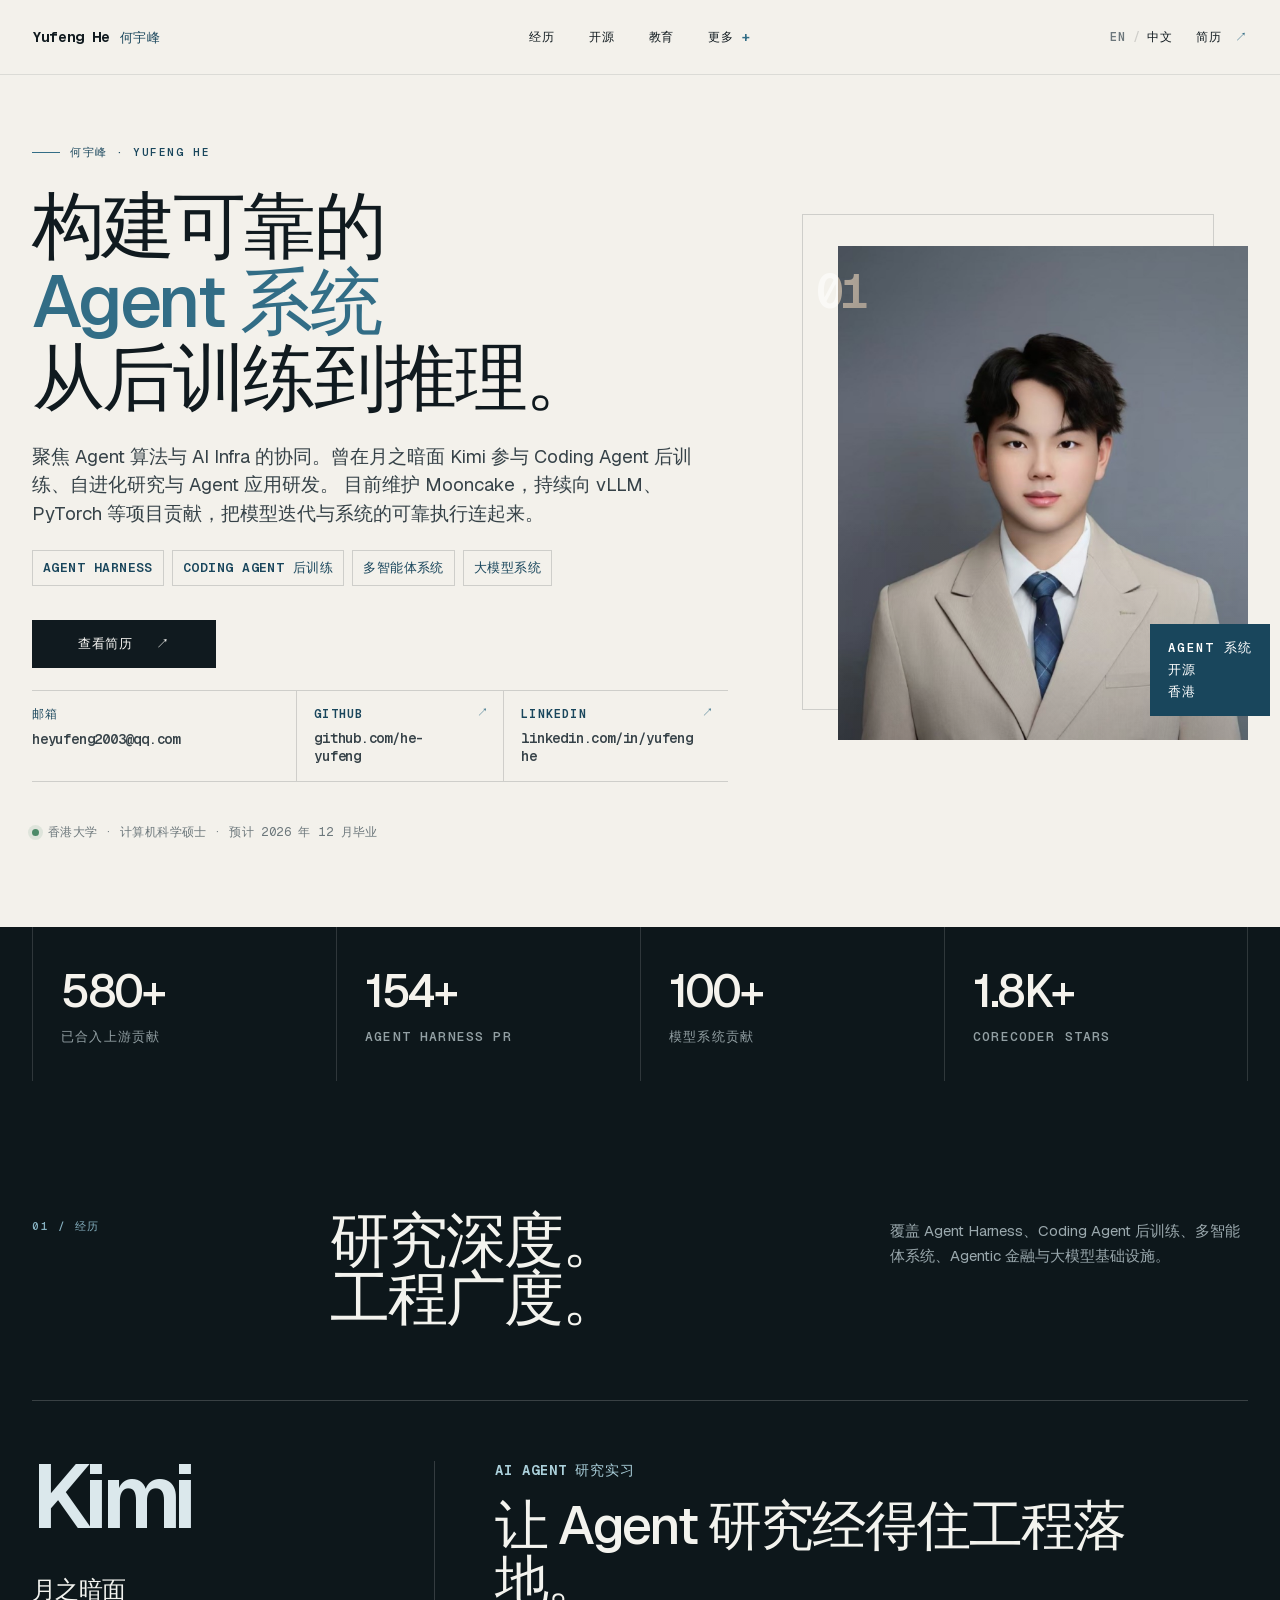
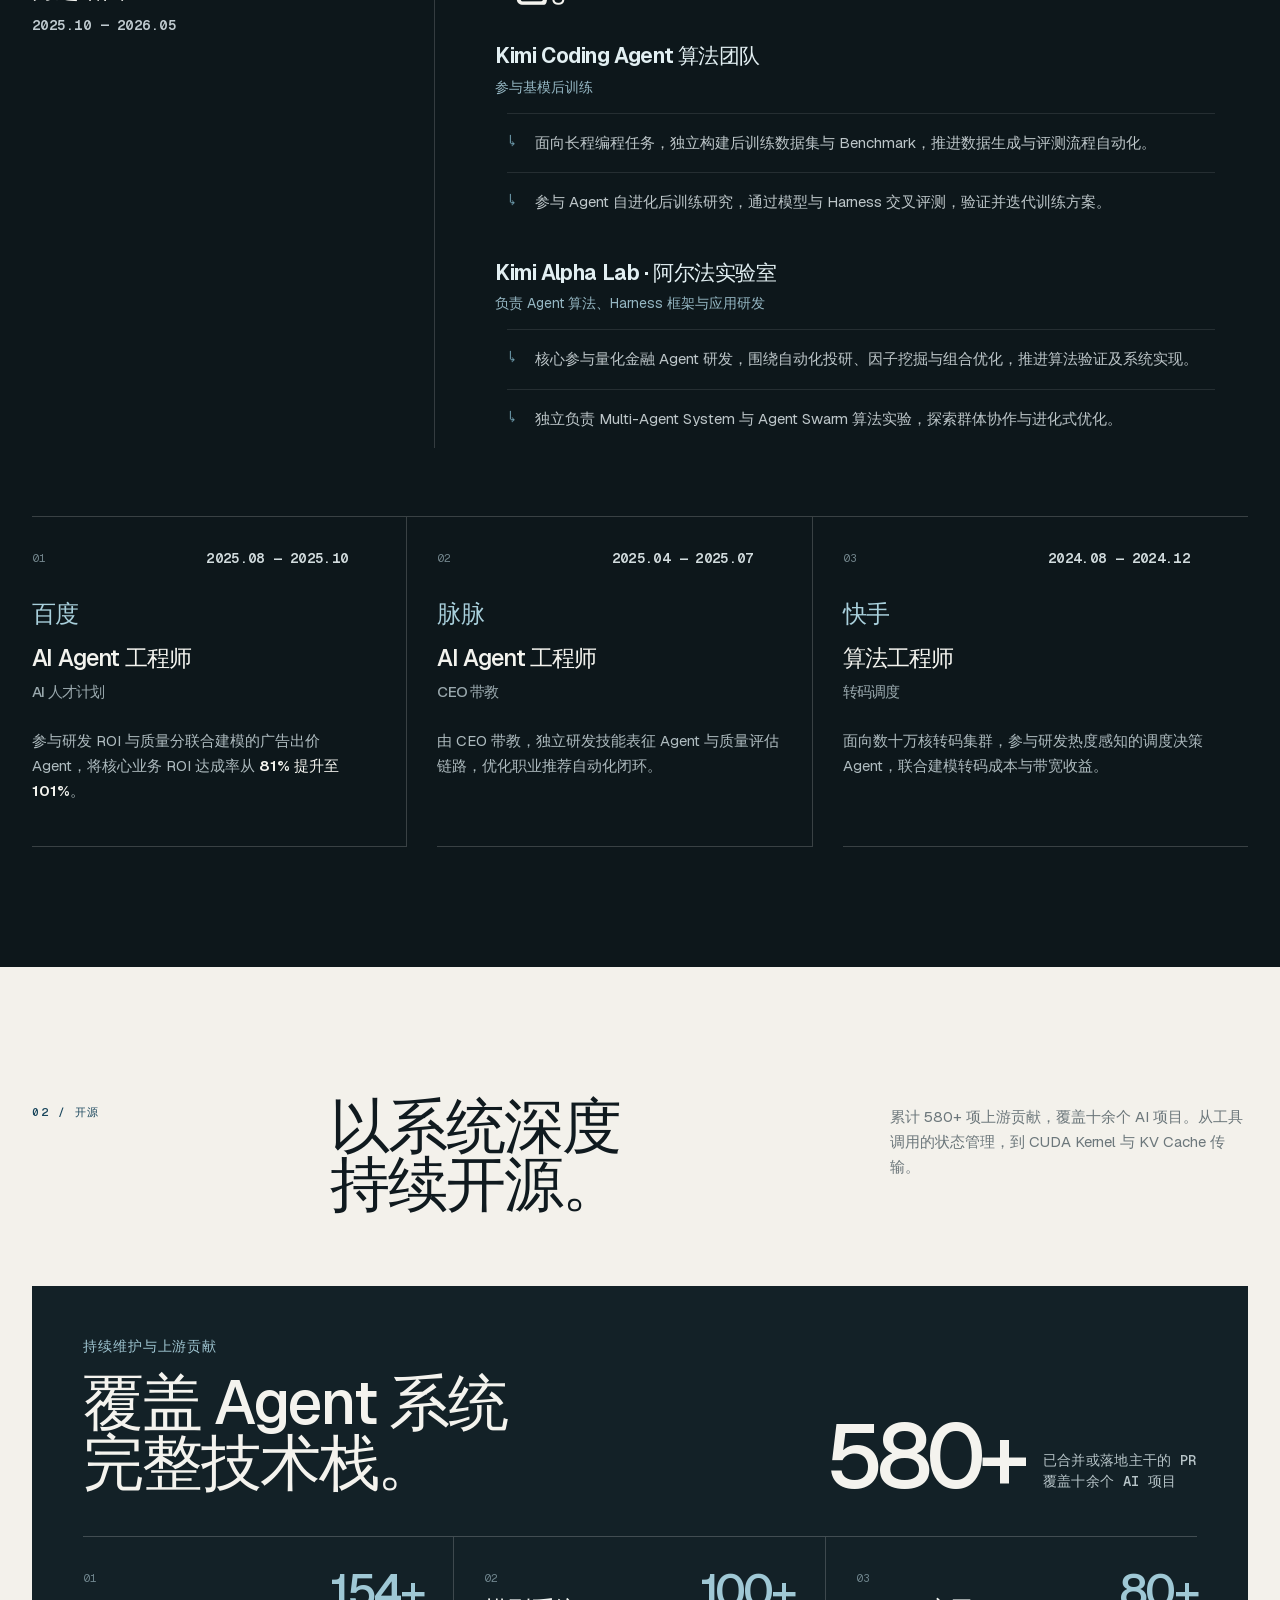
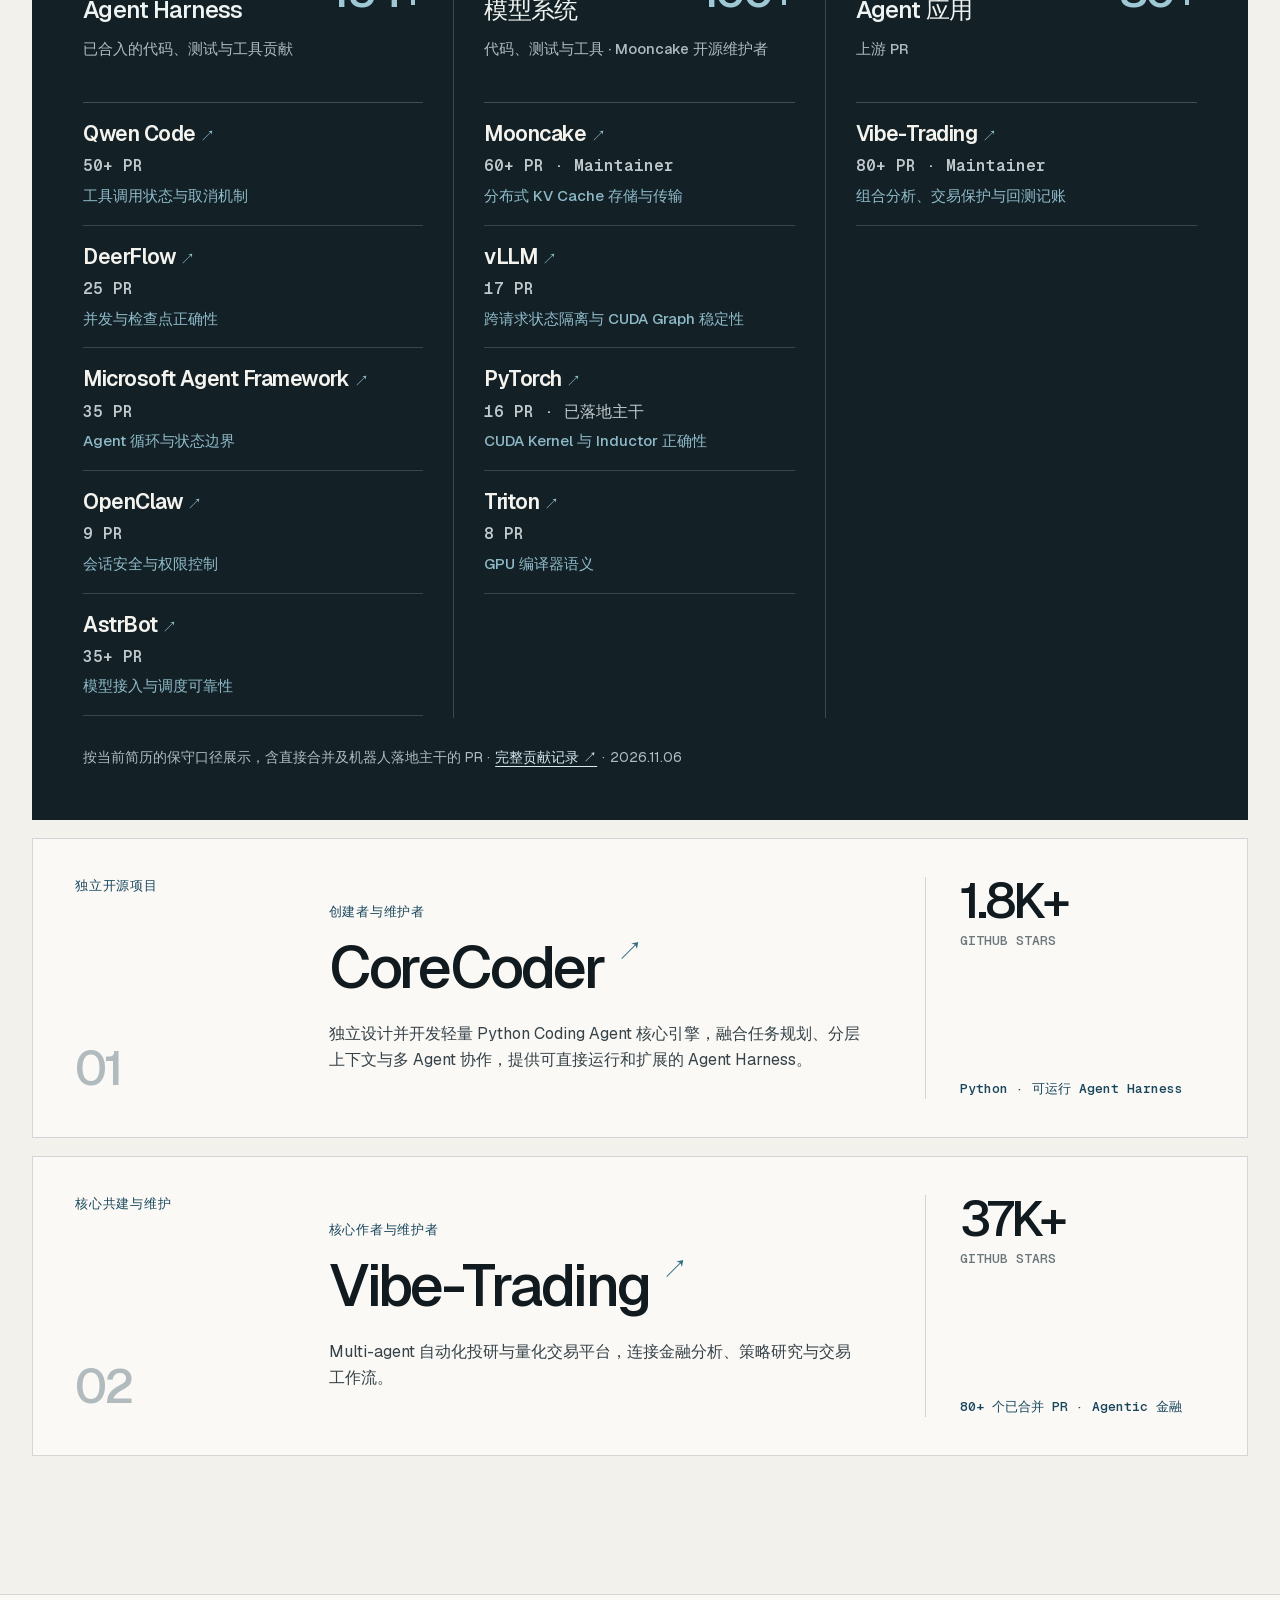
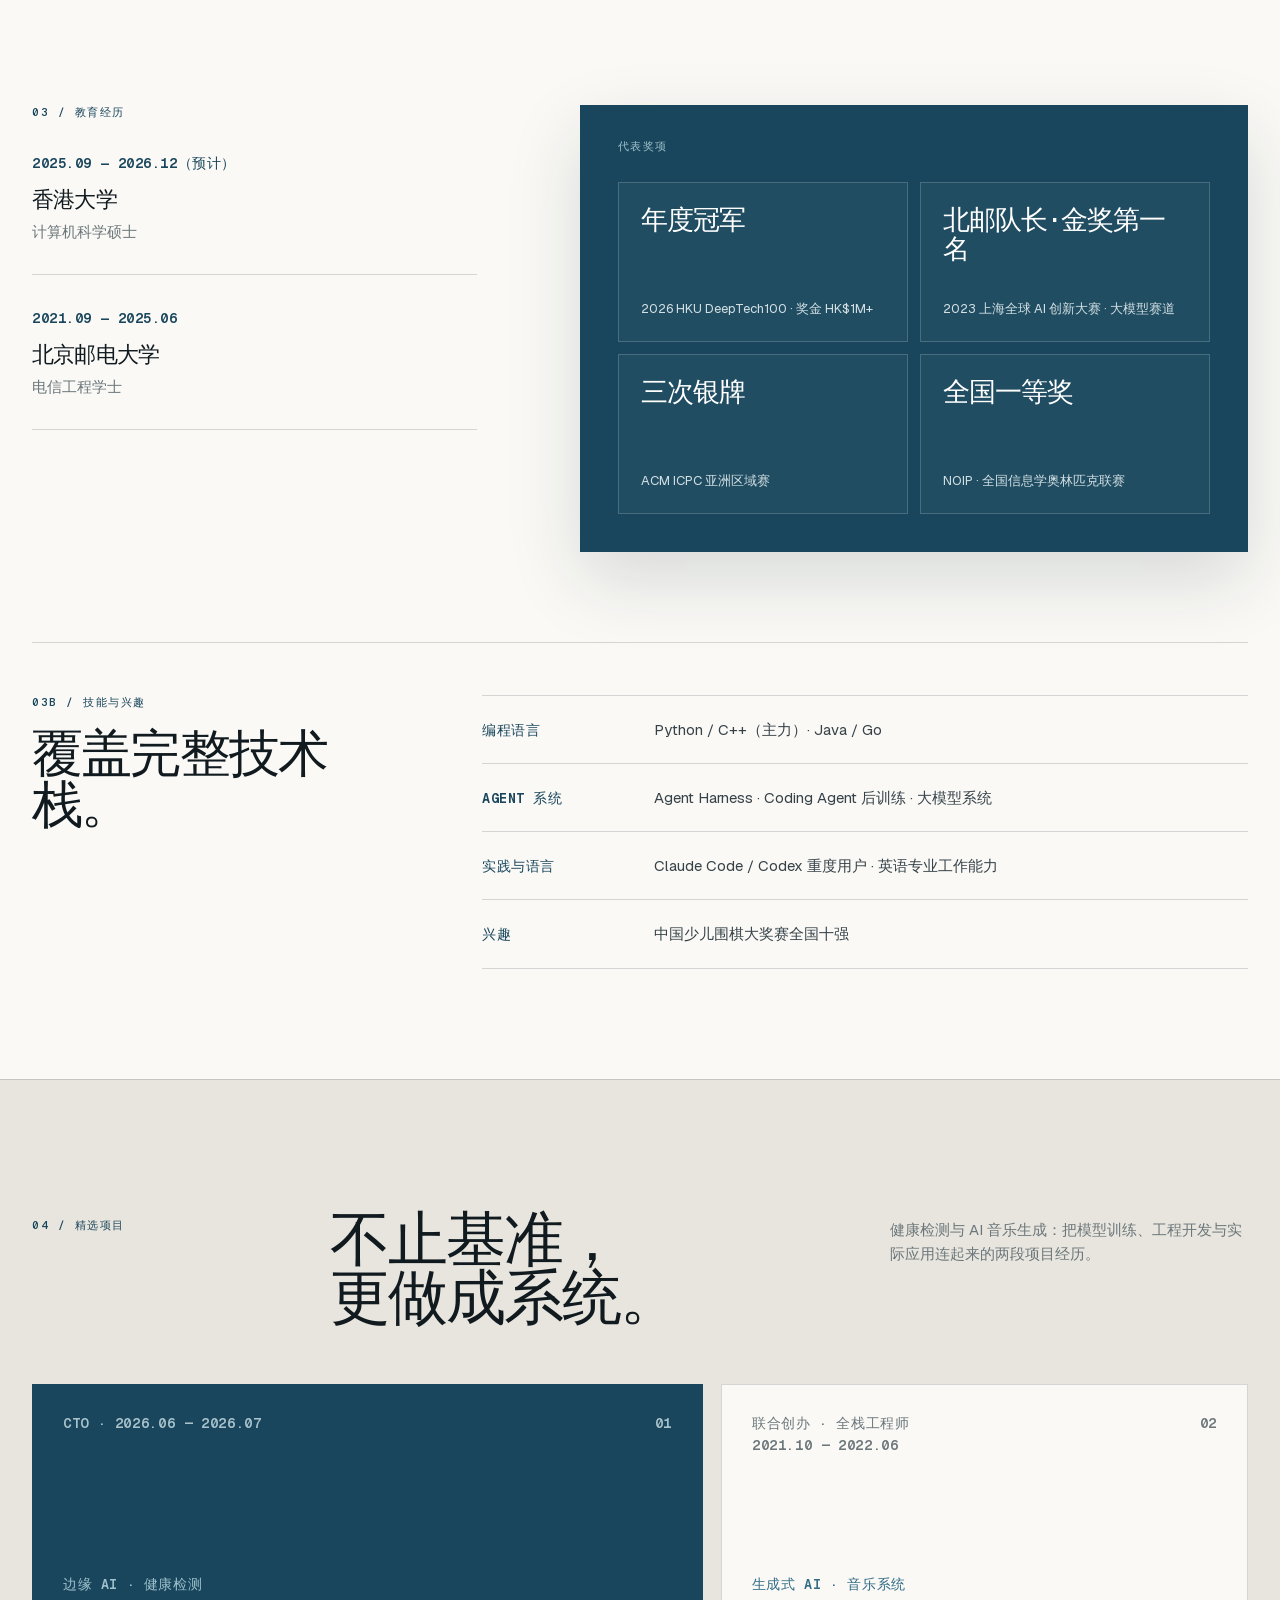
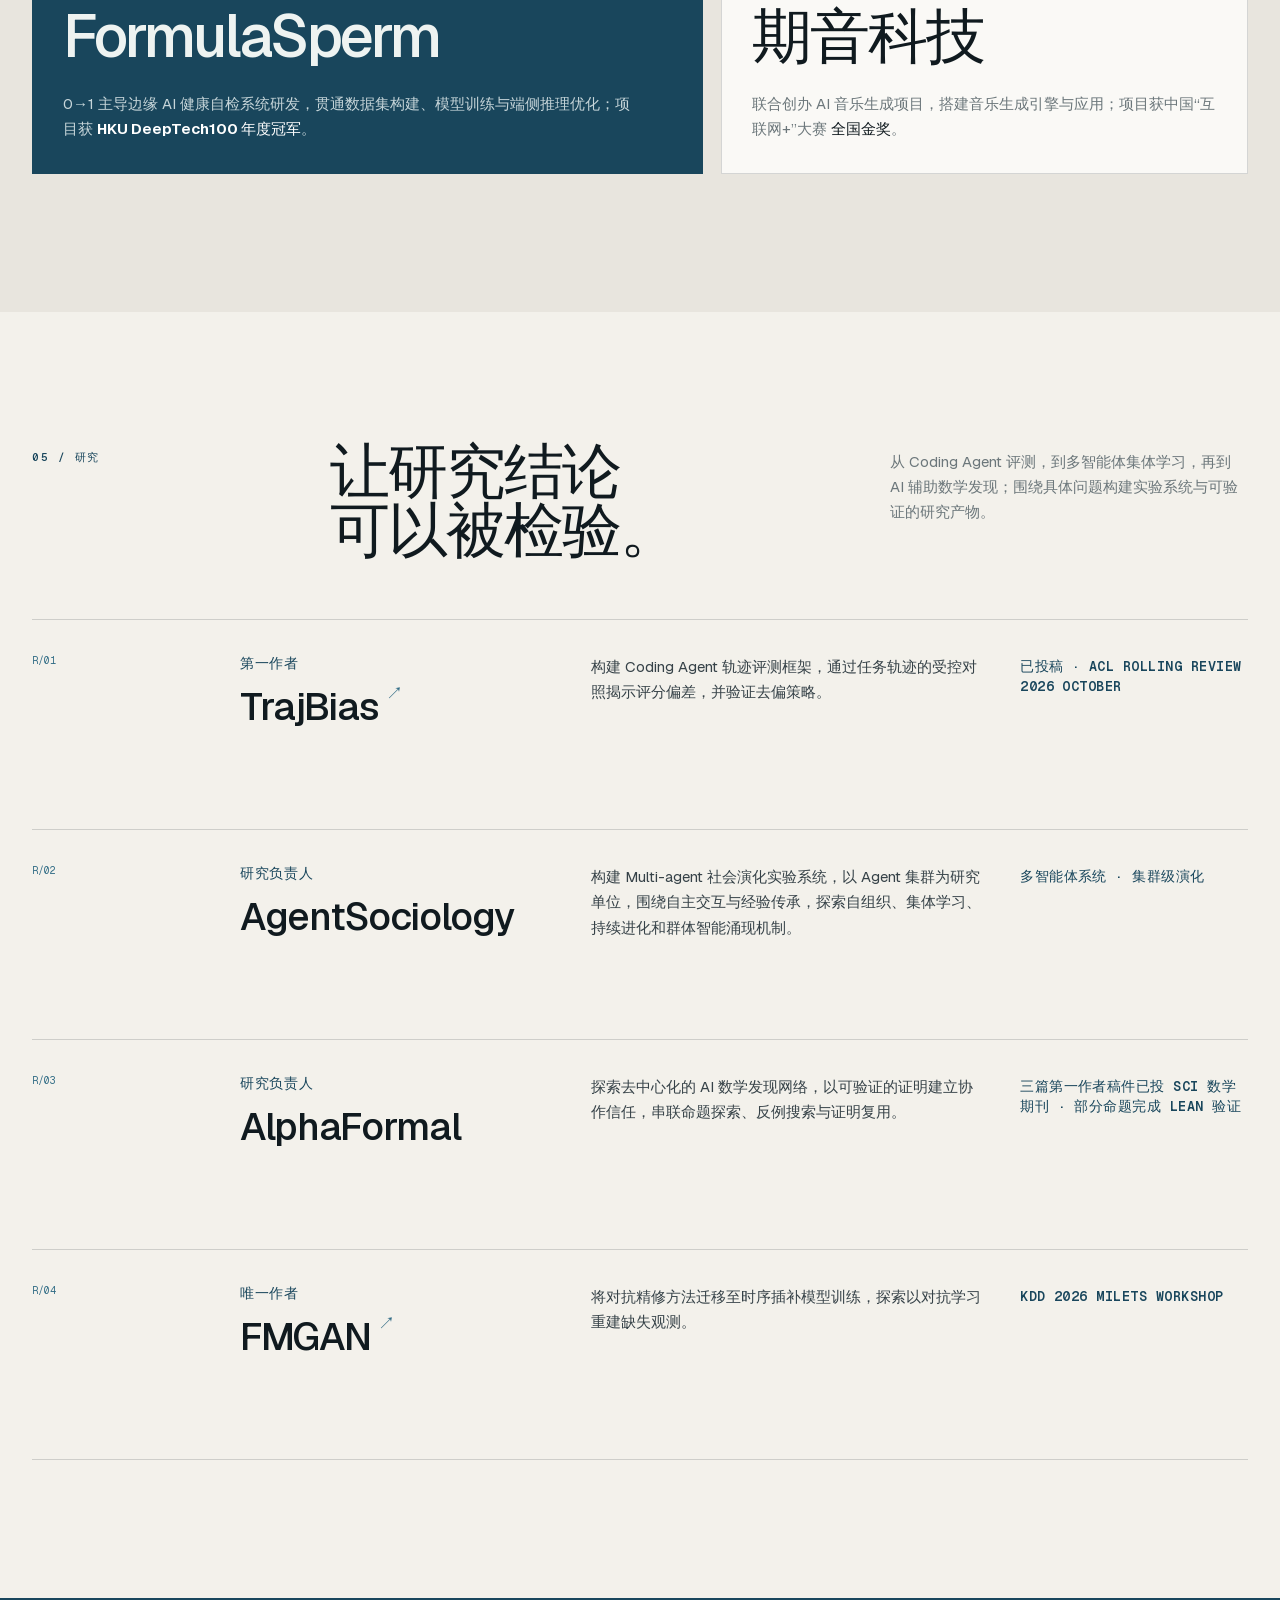
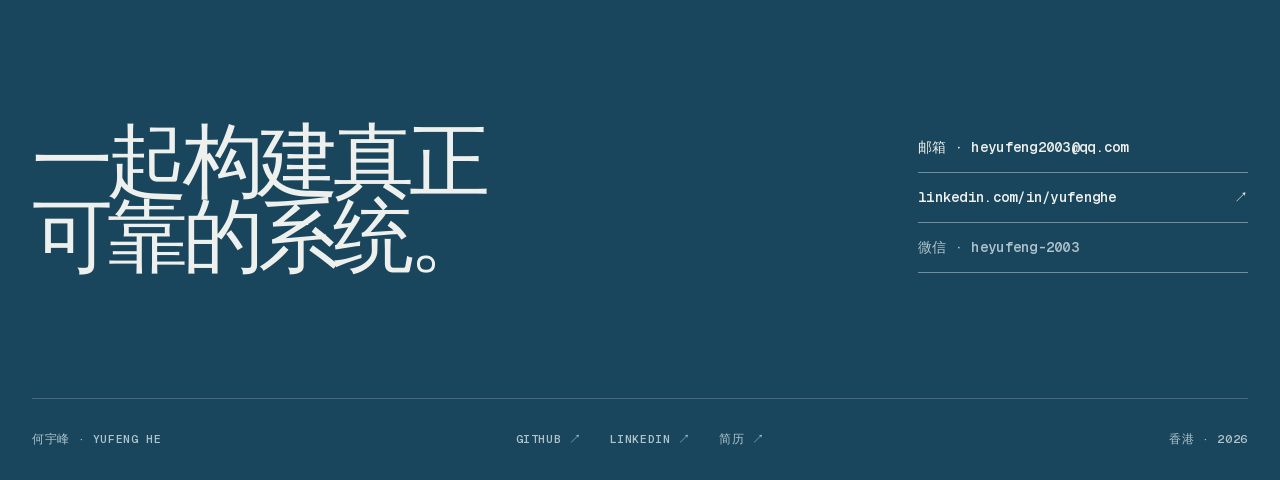
==== commit 8e9226ca: "Sync bilingual portfolio with November 6 resume" ====
--- a/zh/index.html
+++ b/zh/index.html
@@ -4,7 +4,7 @@
   <meta charset="utf-8">
   <meta name="viewport" content="width=device-width, initial-scale=1">
   <title>何宇峰 — 从后训练到推理的 Agent 系统</title>
-  <meta name="description" content="曾在月之暗面 Kimi 实习研究 Agent，现为 Mooncake 开源维护者；累计 560+ 项上游贡献，覆盖 67 个项目。">
+  <meta name="description" content="曾在月之暗面 Kimi 实习研究 Agent，现为 Mooncake 开源维护者；累计 580+ 项上游贡献，覆盖十余个 AI 项目。">
   <meta name="keywords" content="Yufeng He,何宇峰,AI Agent Systems,Coding Agent,LLM Infrastructure,Mooncake,vLLM,CoreCoder">
   <meta name="author" content="Yufeng He">
   <meta name="robots" content="index, follow">
@@ -15,7 +15,7 @@
   <meta property="og:type" content="profile">
   <meta property="og:site_name" content="Yufeng He">
   <meta property="og:title" content="何宇峰 — 从后训练到推理的 Agent 系统">
-  <meta property="og:description" content="Mooncake 开源维护者 · 曾在 Kimi 实习研究 Agent · 560+ 项已合并或落地主干的上游贡献。">
+  <meta property="og:description" content="Mooncake 开源维护者 · 曾在 Kimi 实习研究 Agent · 580+ 项已合并或落地主干的上游贡献。">
   <meta property="og:url" content="https://heyufeng.me/zh/">
   <meta property="og:locale" content="zh_CN">
   <meta property="og:locale:alternate" content="en_US">
@@ -26,12 +26,12 @@
   <meta property="og:image:alt" content="何宇峰 — 从后训练到推理的 Agent 系统">
   <meta name="twitter:card" content="summary_large_image">
   <meta name="twitter:title" content="何宇峰 — 从后训练到推理的 Agent 系统">
-  <meta name="twitter:description" content="Mooncake 开源维护者 · 曾在 Kimi 实习研究 Agent · 560+ 项已合并或落地主干的上游贡献。">
+  <meta name="twitter:description" content="Mooncake 开源维护者 · 曾在 Kimi 实习研究 Agent · 580+ 项已合并或落地主干的上游贡献。">
   <meta name="twitter:image" content="https://heyufeng.me/og-agent-systems.png">
   <meta name="twitter:image:alt" content="何宇峰 — 从后训练到推理的 Agent 系统">
   <link rel="icon" href="../favicon.jpg">
   <link rel="apple-touch-icon" href="../favicon.jpg">
-  <link rel="stylesheet" href="../site.css?v=20261030-resume-v3">
+  <link rel="stylesheet" href="../site.css?v=20261106-resume-v1">
 </head>
-<body><main lang="zh-CN"><script type="application/ld+json">{"@context":"https://schema.org","@type":"Person","name":"何宇峰","alternateName":"Yufeng He","url":"https://heyufeng.me/zh/","email":"heyufeng2003@qq.com","image":"https://heyufeng.me/yufeng-he.jpg","alumniOf":[{"@type":"CollegeOrUniversity","name":"北京邮电大学"}],"affiliation":{"@type":"CollegeOrUniversity","name":"香港大学"},"sameAs":["https://github.com/he-yufeng","https://www.linkedin.com/in/yufenghe/"]}</script><header class="site-header"><nav class="shell nav" aria-label="主导航"><a class="wordmark" href="#top" aria-label="何宇峰，返回首页"><span class="wordmark-en">Yufeng He</span><span class="wordmark-zh">何宇峰</span></a><div class="nav-links"><a href="#experience">经历</a><a href="#open-source">开源</a><a href="#education">教育</a><details class="nav-profile"><summary>更多 <span aria-hidden="true">+</span></summary><div class="nav-dropdown"><a href="#experience"><span>01</span>经历</a><a href="#open-source"><span>02</span>开源</a><a href="#education"><span>03</span>教育与奖项</a><a href="#projects"><span>04</span>精选项目</a><a href="#research"><span>05</span>研究</a><a href="#skills"><span>03B</span>技能与兴趣</a><a href="#contact"><span>—</span>联系方式</a></div></details></div><div class="nav-utilities"><div class="language-switcher" aria-label="语言"><a href="../">EN</a><span aria-hidden="true">/</span><a href="#top" aria-current="page">中文</a></div><a class="nav-resume" href="../Yufeng-He-Resume.pdf?v=20261030-v3" target="_blank" rel="noreferrer">简历 <span aria-hidden="true">↗</span></a></div></nav></header><section class="hero shell" id="top"><div class="hero-copy"><p class="eyebrow"><span></span> 何宇峰 · Yufeng He</p><h1>构建可靠的<span>Agent 系统</span>从后训练到推理。</h1><p class="hero-lede">聚焦 Agent 算法与 AI Infra 的协同。曾在月之暗面 Kimi 参与 Coding Agent 后训练、自进化研究与 Agent 应用研发。 目前维护 Mooncake，持续向 vLLM、PyTorch 等项目贡献，把模型迭代与系统的可靠执行连起来。</p><div class="hero-focus" aria-label="主要方向"><span>Agent Harness</span><span>Coding Agent 后训练</span><span>多智能体系统</span><span>大模型系统</span></div><div class="hero-actions"><a class="button button-primary button-resume" href="../Yufeng-He-Resume.pdf?v=20261030-v3" target="_blank" rel="noreferrer">查看简历 <span>↗</span></a></div><div class="hero-contacts" aria-label="联系方式"><div class="hero-contact hero-contact-email"><span>邮箱</span><strong>heyufeng2003@qq.com</strong></div><a class="hero-contact" href="https://github.com/he-yufeng" target="_blank" rel="noreferrer"><span>GitHub</span><strong>github.com/he-yufeng</strong><i aria-hidden="true">↗</i></a><a class="hero-contact" href="https://www.linkedin.com/in/yufenghe/" target="_blank" rel="noreferrer"><span>LinkedIn</span><strong>linkedin.com/in/yufenghe</strong><i aria-hidden="true">↗</i></a></div><div class="hero-note"><span class="status-dot"></span>香港大学 · 计算机科学硕士 · 预计 2026 年 12 月毕业</div></div><div class="portrait-stage" aria-label="何宇峰肖像"><div class="portrait-frame"><img src="../yufeng-he.jpg" alt="何宇峰" fetchPriority="high"/></div><div class="portrait-index" aria-hidden="true">01</div><div class="portrait-caption"><span>Agent 系统</span><span>开源</span><span>香港</span></div></div></section><section class="signal-strip" aria-label="代表性数据"><div class="shell signal-grid"><div class="signal"><strong>560+</strong><span>已合入上游贡献</span></div><div class="signal"><strong>200+</strong><span>Agent 框架与评测 PR</span></div><div class="signal"><strong>100+</strong><span>模型系统贡献</span></div><div class="signal"><strong>1.8K+</strong><span>CoreCoder Stars</span></div></div></section><section class="section shell opensource-section"><div class="section-heading" id="open-source"><p class="section-index">02 / 开源</p><h2>以系统深度<br/>持续开源。</h2><p>累计 560+ 项上游贡献，覆盖 67 个项目。从工具调用的状态管理，到 CUDA Kernel 与 KV Cache 传输。</p></div><div class="opensource-stack"><article class="opensource-record"><header class="opensource-record-head"><div><p class="opensource-kicker">持续维护与上游贡献</p><h3>覆盖 Agent 系统<br/>完整技术栈。</h3></div><div class="opensource-total"><strong>560+</strong><span>已合并或落地主干的 PR<br/>覆盖 67 个项目</span></div></header><div class="contribution-tracks"><section class="contribution-track" aria-labelledby="agent-infra-title-zh"><div class="track-heading"><div><span>01</span><h4 id="agent-infra-title-zh">Agent 框架与评测</h4></div><strong>200+</strong></div><p class="track-context">已合入的代码、测试与工具贡献</p><div class="track-list" aria-label="Agent Harness 贡献"><div class="track-row"><a href="https://github.com/QwenLM/qwen-code/pulls?q=is%3Apr+is%3Amerged+author%3Ahe-yufeng" target="_blank" rel="noreferrer">Qwen Code<!-- --> <span>↗</span></a><span>60 PR</span><strong>工具调用状态与取消机制</strong></div><div class="track-row"><a href="https://github.com/bytedance/deer-flow/pulls?q=is%3Apr+is%3Amerged+author%3Ahe-yufeng" target="_blank" rel="noreferrer">DeerFlow<!-- --> <span>↗</span></a><span>25 PR</span><strong>并发与检查点正确性</strong></div><div class="track-row"><a href="https://github.com/microsoft/agent-framework/pulls?q=is%3Apr+is%3Amerged+author%3Ahe-yufeng" target="_blank" rel="noreferrer">Microsoft Agent Framework<!-- --> <span>↗</span></a><span>35 PR</span><strong>Agent 循环与状态边界</strong></div><div class="track-row"><a href="https://github.com/openclaw/openclaw/pulls?q=is%3Apr+is%3Amerged+author%3Ahe-yufeng" target="_blank" rel="noreferrer">OpenClaw<!-- --> <span>↗</span></a><span>9 PR</span><strong>会话安全与权限控制</strong></div></div></section><section class="contribution-track" aria-labelledby="inference-title-zh"><div class="track-heading"><div><span>02</span><h4 id="inference-title-zh">模型系统</h4></div><strong>100+</strong></div><p class="track-context">代码、测试与工具 · Mooncake 开源维护者</p><div class="track-list" aria-label="推理系统贡献"><div class="track-row"><a href="https://github.com/kvcache-ai/Mooncake/pulls?q=is%3Apr+is%3Amerged+author%3Ahe-yufeng" target="_blank" rel="noreferrer">Mooncake<!-- --> <span>↗</span></a><span>59 PR · Maintainer</span><strong>分布式 KV Cache 存储与传输</strong></div><div class="track-row"><a href="https://github.com/vllm-project/vllm/pulls?q=is%3Apr+is%3Amerged+author%3Ahe-yufeng" target="_blank" rel="noreferrer">vLLM<!-- --> <span>↗</span></a><span>17 PR</span><strong>跨请求状态隔离与 CUDA Graph 稳定性</strong></div><div class="track-row"><a href="https://github.com/pytorch/pytorch/commits/main/?author=he-yufeng" target="_blank" rel="noreferrer">PyTorch<!-- --> <span>↗</span></a><span>16 PR · 已落地主干</span><strong>CUDA Kernel 与 Inductor 正确性</strong></div><div class="track-row"><a href="https://github.com/triton-lang/triton/pulls?q=is%3Apr+is%3Amerged+author%3Ahe-yufeng" target="_blank" rel="noreferrer">Triton<!-- --> <span>↗</span></a><span>8 PR</span><strong>GPU 编译器语义</strong></div></div></section><section class="contribution-track" aria-labelledby="agent-apps-title-zh"><div class="track-heading"><div><span>03</span><h4 id="agent-apps-title-zh">Agent 应用</h4></div><strong>100+</strong></div><p class="track-context">上游 PR</p><div class="track-list" aria-label="Agent 应用贡献"><div class="track-row"><a href="https://github.com/HKUDS/Vibe-Trading/pulls?q=is%3Apr+is%3Amerged+author%3Ahe-yufeng" target="_blank" rel="noreferrer">Vibe-Trading<!-- --> <span>↗</span></a><span>71 PR · Maintainer</span><strong>组合分析、交易保护与回测记账</strong></div><div class="track-row"><a href="https://github.com/AstrBotDevs/AstrBot/pulls?q=is%3Apr+is%3Amerged+author%3Ahe-yufeng" target="_blank" rel="noreferrer">AstrBot<!-- --> <span>↗</span></a><span>37 PR</span><strong>模型接入与调度可靠性</strong></div></div></section></div><p class="opensource-source">包含直接合并及机器人落地主干的 PR，此处展示精选项目 · <a href="https://github.com/he-yufeng#open-source-contributions" target="_blank" rel="noreferrer">完整贡献记录 ↗</a> · <time dateTime="2026-10-30">2026.10.30</time></p></article><article class="owned-project" data-ownership="independent"><div class="owned-project-index"><span>独立开源项目</span><strong>01</strong></div><div class="owned-project-copy"><p>创建者与维护者</p><h3><a href="https://github.com/he-yufeng/CoreCoder" target="_blank" rel="noreferrer">CoreCoder <span>↗</span></a></h3><p>独立设计并开发轻量 Python Coding Agent 核心引擎，融合任务规划、分层上下文与多 Agent 协作，提供可直接运行和扩展的 Agent Harness。</p></div><div class="owned-project-meta"><div><strong>1.8K+</strong><span>GitHub Stars</span></div><p>Python · 可运行 Agent Harness</p></div></article><article class="owned-project" data-ownership="co-maintained"><div class="owned-project-index"><span>核心共建与维护</span><strong>02</strong></div><div class="owned-project-copy"><p>核心作者与维护者</p><h3><a href="https://github.com/HKUDS/Vibe-Trading" target="_blank" rel="noreferrer">Vibe-Trading <span>↗</span></a></h3><p>Multi-agent 自动化投研与量化交易平台，连接金融分析、策略研究与交易工作流。</p></div><div class="owned-project-meta"><div><strong>37K+</strong><span>GitHub Stars</span></div><p>71 个已合并 PR · Agentic 金融</p></div></article></div></section><section class="experience-section"><div class="shell section experience-inner" id="experience"><div class="section-heading section-heading-light"><p class="section-index">01 / 经历</p><h2>研究深度。<br/>工程广度。</h2><p>覆盖 Agent Harness、Coding Agent 后训练、多智能体系统、Agentic 金融与大模型基础设施。</p></div><article class="experience-feature"><div class="experience-identity"><p class="company-mark">Kimi</p><div class="experience-brand"><span>月之暗面</span><time>2025.10 — 2026.05</time></div></div><div class="experience-content"><p class="role-label">AI Agent 研究实习</p><h3>让 Agent 研究经得住工程落地。</h3><section class="experience-team" aria-labelledby="kimi-coding-team-zh"><h4 id="kimi-coding-team-zh">Kimi Coding Agent 算法团队</h4><p>参与基模后训练</p><ul><li>面向长程编程任务，独立构建后训练数据集与 Benchmark，推进数据生成与评测流程自动化。</li><li>参与 Agent 自进化后训练研究，通过模型与 Harness 交叉评测，验证并迭代训练方案。</li></ul></section><section class="experience-team" aria-labelledby="kimi-alpha-team-zh"><h4 id="kimi-alpha-team-zh">Kimi Alpha Lab · 阿尔法实验室</h4><p>负责 Agent 算法、Harness 框架与应用研发</p><ul><li>核心参与量化金融 Agent 研发，围绕自动化投研、因子挖掘与组合优化，推进算法验证及系统实现。</li><li>独立负责 Multi-Agent System 与 Agent Swarm 算法实验，探索群体协作与进化式优化。</li></ul></section></div></article><div class="experience-list"><article><div class="entry-topline"><span>01</span><time>2025.08 — 2025.10</time></div><p class="entry-company">百度</p><h3>AI Agent 工程师<br/><span>AI 人才计划</span></h3><p>参与研发 ROI 与质量分联合建模的广告出价 Agent，将核心业务 ROI 达成率从 <strong>81% 提升至 101%</strong>。</p></article><article><div class="entry-topline"><span>02</span><time>2025.04 — 2025.07</time></div><p class="entry-company">脉脉</p><h3>AI Agent 工程师<br/><span>CEO 带教</span></h3><p>由 CEO 带教，独立研发技能表征 Agent 与质量评估链路，优化职业推荐自动化闭环。</p></article><article><div class="entry-topline"><span>03</span><time>2024.08 — 2024.12</time></div><p class="entry-company">快手</p><h3>算法工程师<br/><span>转码调度</span></h3><p>面向数十万核转码集群，参与研发热度感知的调度决策 Agent，联合建模转码成本与带宽收益。</p></article></div></div></section><section class="section shell research-section"><div class="section-heading research-heading" id="research"><p class="section-index">05 / 研究</p><h2>让研究结论<br/>可以被检验。</h2><p>从 Coding Agent 评测，到多智能体集体学习，再到 AI 辅助数学发现；围绕具体问题构建实验系统与可验证的研究产物。</p></div><div class="research-list"><article><div class="research-index">R/01</div><div><p class="research-role">第一作者</p><h3><a href="https://github.com/he-yufeng/TrajBias" target="_blank" rel="noreferrer">TrajBias<!-- --> <span>↗</span></a></h3></div><p class="research-copy">构建 Coding Agent 轨迹评测框架，通过任务轨迹的受控对照揭示评分偏差，并验证去偏策略。</p><p class="research-meta">已投稿 · ACL Rolling Review 2026 October</p></article><article><div class="research-index">R/02</div><div><p class="research-role">研究负责人</p><h3>AgentSociology</h3></div><p class="research-copy">构建 Multi-agent 社会演化实验系统，以 Agent 集群为研究单位，围绕自主交互与经验传承，探索自组织、集体学习、持续进化和群体智能涌现机制。</p><p class="research-meta">多智能体系统 · 集群级演化</p></article><article><div class="research-index">R/03</div><div><p class="research-role">研究负责人</p><h3>AlphaFormal</h3></div><p class="research-copy">探索去中心化的 AI 数学发现网络，以可验证的证明建立协作信任，串联命题探索、反例搜索与证明复用。</p><p class="research-meta">三篇第一作者稿件已投 SCI 数学期刊 · 部分命题完成 Lean 验证</p></article><article><div class="research-index">R/04</div><div><p class="research-role">唯一作者</p><h3><a href="https://github.com/he-yufeng/adversarial-refinement-imputation" target="_blank" rel="noreferrer">FMGAN<!-- --> <span>↗</span></a></h3></div><p class="research-copy">将对抗精修方法迁移至时序插补模型训练，探索以对抗学习重建缺失观测。</p><p class="research-meta">KDD 2026 MiLeTS Workshop</p></article></div></section><section class="venture-section"><div class="shell section" id="projects"><div class="section-heading venture-heading"><p class="section-index">04 / 精选项目</p><h2>不止基准，<br/>更做成系统。</h2><p>健康检测与 AI 音乐生成：把模型训练、工程开发与实际应用连起来的两段项目经历。</p></div><div class="venture-grid"><article class="venture-card venture-card-primary"><div class="venture-topline"><span>CTO · 2025.06 — 2026.07</span><span>01</span></div><div><p>边缘 AI · 健康检测</p><h3>FormulaSperm</h3><p>0→1 主导边缘 AI 健康自检系统研发，贯通数据集构建、模型训练与端侧推理优化；项目获 <strong>HKU DeepTech100 年度冠军</strong>。</p></div></article><article class="venture-card"><div class="venture-topline"><span>联合创办 · 全栈工程师<br/>2021.10 — 2022.06</span><span>02</span></div><div><p>生成式 AI · 音乐系统</p><h3>期音科技</h3><p>联合创办 AI 音乐生成项目，搭建音乐生成引擎与应用；项目获中国“互联网+”大赛 <strong>全国金奖</strong>。</p></div></article></div></div></section><section class="credentials-section"><div class="shell credentials-grid" id="education"><div><p class="section-index">03 / 教育经历</p><div class="education-entry"><span>2025.09 — 2026.12（预计）</span><h3>香港大学</h3><p>计算机科学硕士</p></div><div class="education-entry"><span>2021.09 — 2025.06</span><h3>北京邮电大学</h3><p>电信工程学士</p></div></div><div class="honors-column"><p class="section-index">代表奖项</p><ul><li><strong>年度冠军</strong><span>2026 HKU DeepTech100 · 奖金 HK$1M+</span></li><li><strong>北邮队长 · 金奖第一名</strong><span>2023 上海全球 AI 创新大赛 · 大模型赛道</span></li><li><strong>三次银牌</strong><span>ACM ICPC 亚洲区域赛</span></li><li><strong>全国一等奖</strong><span>NOIP · 全国信息学奥林匹克联赛</span></li></ul></div></div><div class="shell skills-panel" id="skills"><div class="skills-intro"><p class="section-index">03B / 技能与兴趣</p><h3>覆盖完整技术栈。</h3></div><div class="skills-groups"><div><span>编程语言</span><p>Python / C++（主力）· Java / Go</p></div><div><span>Agent 系统</span><p>Agent Harness · Coding Agent 后训练 · 大模型系统</p></div><div><span>实践与语言</span><p>Claude Code / Codex 重度用户 · 英语专业工作能力</p></div><div><span>兴趣</span><p>中国少儿围棋大奖赛全国十强</p></div></div></div></section><footer class="footer"><div class="shell footer-top" id="contact"><p>一起构建真正<br/>可靠的系统。</p><div class="footer-contact"><span class="footer-email">邮箱 · heyufeng2003@qq.com</span><a href="https://www.linkedin.com/in/yufenghe/" target="_blank" rel="noreferrer">linkedin.com/in/yufenghe <span>↗</span></a><span>微信 · heyufeng-2003</span></div></div><div class="shell footer-bottom"><span>何宇峰 · Yufeng He</span><div><a href="https://github.com/he-yufeng" target="_blank" rel="noreferrer">GitHub ↗</a><a href="https://www.linkedin.com/in/yufenghe/" target="_blank" rel="noreferrer">LinkedIn ↗</a><a href="../Yufeng-He-Resume.pdf?v=20261030-v3" target="_blank" rel="noreferrer">简历 ↗</a></div><span>香港 · 2026</span></div></footer></main></body>
+<body><main lang="zh-CN"><script type="application/ld+json">{"@context":"https://schema.org","@type":"Person","name":"何宇峰","alternateName":"Yufeng He","url":"https://heyufeng.me/zh/","email":"heyufeng2003@qq.com","image":"https://heyufeng.me/yufeng-he.jpg","alumniOf":[{"@type":"CollegeOrUniversity","name":"北京邮电大学"}],"affiliation":{"@type":"CollegeOrUniversity","name":"香港大学"},"sameAs":["https://github.com/he-yufeng","https://www.linkedin.com/in/yufenghe/"]}</script><header class="site-header"><nav class="shell nav" aria-label="主导航"><a class="wordmark" href="#top" aria-label="何宇峰，返回首页"><span class="wordmark-en">Yufeng He</span><span class="wordmark-zh">何宇峰</span></a><div class="nav-links"><a href="#experience">经历</a><a href="#open-source">开源</a><a href="#education">教育</a><details class="nav-profile"><summary>更多 <span aria-hidden="true">+</span></summary><div class="nav-dropdown"><a href="#experience"><span>01</span>经历</a><a href="#open-source"><span>02</span>开源</a><a href="#education"><span>03</span>教育与奖项</a><a href="#projects"><span>04</span>精选项目</a><a href="#research"><span>05</span>研究</a><a href="#skills"><span>03B</span>技能与兴趣</a><a href="#contact"><span>—</span>联系方式</a></div></details></div><div class="nav-utilities"><div class="language-switcher" aria-label="语言"><a href="../">EN</a><span aria-hidden="true">/</span><a href="#top" aria-current="page">中文</a></div><a class="nav-resume" href="../Yufeng-He-Resume.pdf?v=20261106-v1" target="_blank" rel="noreferrer">简历 <span aria-hidden="true">↗</span></a></div></nav></header><section class="hero shell" id="top"><div class="hero-copy"><p class="eyebrow"><span></span> 何宇峰 · Yufeng He</p><h1>构建可靠的<span>Agent 系统</span>从后训练到推理。</h1><p class="hero-lede">聚焦 Agent 算法与 AI Infra 的协同。曾在月之暗面 Kimi 参与 Coding Agent 后训练、自进化研究与 Agent 应用研发。 目前维护 Mooncake，持续向 vLLM、PyTorch 等项目贡献，把模型迭代与系统的可靠执行连起来。</p><div class="hero-focus" aria-label="主要方向"><span>Agent Harness</span><span>Coding Agent 后训练</span><span>多智能体系统</span><span>大模型系统</span></div><div class="hero-actions"><a class="button button-primary button-resume" href="../Yufeng-He-Resume.pdf?v=20261106-v1" target="_blank" rel="noreferrer">查看简历 <span>↗</span></a></div><div class="hero-contacts" aria-label="联系方式"><div class="hero-contact hero-contact-email"><span>邮箱</span><strong>heyufeng2003@qq.com</strong></div><a class="hero-contact" href="https://github.com/he-yufeng" target="_blank" rel="noreferrer"><span>GitHub</span><strong>github.com/he-yufeng</strong><i aria-hidden="true">↗</i></a><a class="hero-contact" href="https://www.linkedin.com/in/yufenghe/" target="_blank" rel="noreferrer"><span>LinkedIn</span><strong>linkedin.com/in/yufenghe</strong><i aria-hidden="true">↗</i></a></div><div class="hero-note"><span class="status-dot"></span>香港大学 · 计算机科学硕士 · 预计 2026 年 12 月毕业</div></div><div class="portrait-stage" aria-label="何宇峰肖像"><div class="portrait-frame"><img src="../yufeng-he.jpg" alt="何宇峰" fetchPriority="high"/></div><div class="portrait-index" aria-hidden="true">01</div><div class="portrait-caption"><span>Agent 系统</span><span>开源</span><span>香港</span></div></div></section><section class="signal-strip" aria-label="代表性数据"><div class="shell signal-grid"><div class="signal"><strong>580+</strong><span>已合入上游贡献</span></div><div class="signal"><strong>154+</strong><span>Agent Harness PR</span></div><div class="signal"><strong>100+</strong><span>模型系统贡献</span></div><div class="signal"><strong>1.8K+</strong><span>CoreCoder Stars</span></div></div></section><section class="section shell opensource-section"><div class="section-heading" id="open-source"><p class="section-index">02 / 开源</p><h2>以系统深度<br/>持续开源。</h2><p>累计 580+ 项上游贡献，覆盖十余个 AI 项目。从工具调用的状态管理，到 CUDA Kernel 与 KV Cache 传输。</p></div><div class="opensource-stack"><article class="opensource-record"><header class="opensource-record-head"><div><p class="opensource-kicker">持续维护与上游贡献</p><h3>覆盖 Agent 系统<br/>完整技术栈。</h3></div><div class="opensource-total"><strong>580+</strong><span>已合并或落地主干的 PR<br/>覆盖十余个 AI 项目</span></div></header><div class="contribution-tracks"><section class="contribution-track" aria-labelledby="agent-infra-title-zh"><div class="track-heading"><div><span>01</span><h4 id="agent-infra-title-zh">Agent Harness</h4></div><strong>154+</strong></div><p class="track-context">已合入的代码、测试与工具贡献</p><div class="track-list" aria-label="Agent Harness 贡献"><div class="track-row"><a href="https://github.com/QwenLM/qwen-code/pulls?q=is%3Apr+is%3Amerged+author%3Ahe-yufeng" target="_blank" rel="noreferrer">Qwen Code<!-- --> <span>↗</span></a><span>50+ PR</span><strong>工具调用状态与取消机制</strong></div><div class="track-row"><a href="https://github.com/bytedance/deer-flow/pulls?q=is%3Apr+is%3Amerged+author%3Ahe-yufeng" target="_blank" rel="noreferrer">DeerFlow<!-- --> <span>↗</span></a><span>25 PR</span><strong>并发与检查点正确性</strong></div><div class="track-row"><a href="https://github.com/microsoft/agent-framework/pulls?q=is%3Apr+is%3Amerged+author%3Ahe-yufeng" target="_blank" rel="noreferrer">Microsoft Agent Framework<!-- --> <span>↗</span></a><span>35 PR</span><strong>Agent 循环与状态边界</strong></div><div class="track-row"><a href="https://github.com/openclaw/openclaw/pulls?q=is%3Apr+is%3Amerged+author%3Ahe-yufeng" target="_blank" rel="noreferrer">OpenClaw<!-- --> <span>↗</span></a><span>9 PR</span><strong>会话安全与权限控制</strong></div><div class="track-row"><a href="https://github.com/AstrBotDevs/AstrBot/pulls?q=is%3Apr+is%3Amerged+author%3Ahe-yufeng" target="_blank" rel="noreferrer">AstrBot<!-- --> <span>↗</span></a><span>35+ PR</span><strong>模型接入与调度可靠性</strong></div></div></section><section class="contribution-track" aria-labelledby="inference-title-zh"><div class="track-heading"><div><span>02</span><h4 id="inference-title-zh">模型系统</h4></div><strong>100+</strong></div><p class="track-context">代码、测试与工具 · Mooncake 开源维护者</p><div class="track-list" aria-label="推理系统贡献"><div class="track-row"><a href="https://github.com/kvcache-ai/Mooncake/pulls?q=is%3Apr+is%3Amerged+author%3Ahe-yufeng" target="_blank" rel="noreferrer">Mooncake<!-- --> <span>↗</span></a><span>60+ PR · Maintainer</span><strong>分布式 KV Cache 存储与传输</strong></div><div class="track-row"><a href="https://github.com/vllm-project/vllm/pulls?q=is%3Apr+is%3Amerged+author%3Ahe-yufeng" target="_blank" rel="noreferrer">vLLM<!-- --> <span>↗</span></a><span>17 PR</span><strong>跨请求状态隔离与 CUDA Graph 稳定性</strong></div><div class="track-row"><a href="https://github.com/pytorch/pytorch/commits/main/?author=he-yufeng" target="_blank" rel="noreferrer">PyTorch<!-- --> <span>↗</span></a><span>16 PR · 已落地主干</span><strong>CUDA Kernel 与 Inductor 正确性</strong></div><div class="track-row"><a href="https://github.com/triton-lang/triton/pulls?q=is%3Apr+is%3Amerged+author%3Ahe-yufeng" target="_blank" rel="noreferrer">Triton<!-- --> <span>↗</span></a><span>8 PR</span><strong>GPU 编译器语义</strong></div></div></section><section class="contribution-track" aria-labelledby="agent-apps-title-zh"><div class="track-heading"><div><span>03</span><h4 id="agent-apps-title-zh">Agent 应用</h4></div><strong>80+</strong></div><p class="track-context">上游 PR</p><div class="track-list" aria-label="Agent 应用贡献"><div class="track-row"><a href="https://github.com/HKUDS/Vibe-Trading/pulls?q=is%3Apr+is%3Amerged+author%3Ahe-yufeng" target="_blank" rel="noreferrer">Vibe-Trading<!-- --> <span>↗</span></a><span>80+ PR · Maintainer</span><strong>组合分析、交易保护与回测记账</strong></div></div></section></div><p class="opensource-source">按当前简历的保守口径展示，含直接合并及机器人落地主干的 PR · <a href="https://github.com/he-yufeng#open-source-contributions" target="_blank" rel="noreferrer">完整贡献记录 ↗</a> · <time dateTime="2026-11-06">2026.11.06</time></p></article><article class="owned-project" data-ownership="independent"><div class="owned-project-index"><span>独立开源项目</span><strong>01</strong></div><div class="owned-project-copy"><p>创建者与维护者</p><h3><a href="https://github.com/he-yufeng/CoreCoder" target="_blank" rel="noreferrer">CoreCoder <span>↗</span></a></h3><p>独立设计并开发轻量 Python Coding Agent 核心引擎，融合任务规划、分层上下文与多 Agent 协作，提供可直接运行和扩展的 Agent Harness。</p></div><div class="owned-project-meta"><div><strong>1.8K+</strong><span>GitHub Stars</span></div><p>Python · 可运行 Agent Harness</p></div></article><article class="owned-project" data-ownership="co-maintained"><div class="owned-project-index"><span>核心共建与维护</span><strong>02</strong></div><div class="owned-project-copy"><p>核心作者与维护者</p><h3><a href="https://github.com/HKUDS/Vibe-Trading" target="_blank" rel="noreferrer">Vibe-Trading <span>↗</span></a></h3><p>Multi-agent 自动化投研与量化交易平台，连接金融分析、策略研究与交易工作流。</p></div><div class="owned-project-meta"><div><strong>37K+</strong><span>GitHub Stars</span></div><p>80+ 个已合并 PR · Agentic 金融</p></div></article></div></section><section class="experience-section"><div class="shell section experience-inner" id="experience"><div class="section-heading section-heading-light"><p class="section-index">01 / 经历</p><h2>研究深度。<br/>工程广度。</h2><p>覆盖 Agent Harness、Coding Agent 后训练、多智能体系统、Agentic 金融与大模型基础设施。</p></div><article class="experience-feature"><div class="experience-identity"><p class="company-mark">Kimi</p><div class="experience-brand"><span>月之暗面</span><time>2025.10 — 2026.05</time></div></div><div class="experience-content"><p class="role-label">AI Agent 研究实习</p><h3>让 Agent 研究经得住工程落地。</h3><section class="experience-team" aria-labelledby="kimi-coding-team-zh"><h4 id="kimi-coding-team-zh">Kimi Coding Agent 算法团队</h4><p>参与基模后训练</p><ul><li>面向长程编程任务，独立构建后训练数据集与 Benchmark，推进数据生成与评测流程自动化。</li><li>参与 Agent 自进化后训练研究，通过模型与 Harness 交叉评测，验证并迭代训练方案。</li></ul></section><section class="experience-team" aria-labelledby="kimi-alpha-team-zh"><h4 id="kimi-alpha-team-zh">Kimi Alpha Lab · 阿尔法实验室</h4><p>负责 Agent 算法、Harness 框架与应用研发</p><ul><li>核心参与量化金融 Agent 研发，围绕自动化投研、因子挖掘与组合优化，推进算法验证及系统实现。</li><li>独立负责 Multi-Agent System 与 Agent Swarm 算法实验，探索群体协作与进化式优化。</li></ul></section></div></article><div class="experience-list"><article><div class="entry-topline"><span>01</span><time>2025.08 — 2025.10</time></div><p class="entry-company">百度</p><h3>AI Agent 工程师<br/><span>AI 人才计划</span></h3><p>参与研发 ROI 与质量分联合建模的广告出价 Agent，将核心业务 ROI 达成率从 <strong>81% 提升至 101%</strong>。</p></article><article><div class="entry-topline"><span>02</span><time>2025.04 — 2025.07</time></div><p class="entry-company">脉脉</p><h3>AI Agent 工程师<br/><span>CEO 带教</span></h3><p>由 CEO 带教，独立研发技能表征 Agent 与质量评估链路，优化职业推荐自动化闭环。</p></article><article><div class="entry-topline"><span>03</span><time>2024.08 — 2024.12</time></div><p class="entry-company">快手</p><h3>算法工程师<br/><span>转码调度</span></h3><p>面向数十万核转码集群，参与研发热度感知的调度决策 Agent，联合建模转码成本与带宽收益。</p></article></div></div></section><section class="section shell research-section"><div class="section-heading research-heading" id="research"><p class="section-index">05 / 研究</p><h2>让研究结论<br/>可以被检验。</h2><p>从 Coding Agent 评测，到多智能体集体学习，再到 AI 辅助数学发现；围绕具体问题构建实验系统与可验证的研究产物。</p></div><div class="research-list"><article><div class="research-index">R/01</div><div><p class="research-role">第一作者</p><h3><a href="https://github.com/he-yufeng/TrajBias" target="_blank" rel="noreferrer">TrajBias<!-- --> <span>↗</span></a></h3></div><p class="research-copy">构建 Coding Agent 轨迹评测框架，通过任务轨迹的受控对照揭示评分偏差，并验证去偏策略。</p><p class="research-meta">已投稿 · ACL Rolling Review 2026 October</p></article><article><div class="research-index">R/02</div><div><p class="research-role">研究负责人</p><h3>AgentSociology</h3></div><p class="research-copy">构建 Multi-agent 社会演化实验系统，以 Agent 集群为研究单位，围绕自主交互与经验传承，探索自组织、集体学习、持续进化和群体智能涌现机制。</p><p class="research-meta">多智能体系统 · 集群级演化</p></article><article><div class="research-index">R/03</div><div><p class="research-role">研究负责人</p><h3>AlphaFormal</h3></div><p class="research-copy">探索去中心化的 AI 数学发现网络，以可验证的证明建立协作信任，串联命题探索、反例搜索与证明复用。</p><p class="research-meta">三篇第一作者稿件已投 SCI 数学期刊 · 部分命题完成 Lean 验证</p></article><article><div class="research-index">R/04</div><div><p class="research-role">唯一作者</p><h3><a href="https://github.com/he-yufeng/adversarial-refinement-imputation" target="_blank" rel="noreferrer">FMGAN<!-- --> <span>↗</span></a></h3></div><p class="research-copy">将对抗精修方法迁移至时序插补模型训练，探索以对抗学习重建缺失观测。</p><p class="research-meta">KDD 2026 MiLeTS Workshop</p></article></div></section><section class="venture-section"><div class="shell section" id="projects"><div class="section-heading venture-heading"><p class="section-index">04 / 精选项目</p><h2>不止基准，<br/>更做成系统。</h2><p>健康检测与 AI 音乐生成：把模型训练、工程开发与实际应用连起来的两段项目经历。</p></div><div class="venture-grid"><article class="venture-card venture-card-primary"><div class="venture-topline"><span>CTO · 2026.06 — 2026.07</span><span>01</span></div><div><p>边缘 AI · 健康检测</p><h3>FormulaSperm</h3><p>0→1 主导边缘 AI 健康自检系统研发，贯通数据集构建、模型训练与端侧推理优化；项目获 <strong>HKU DeepTech100 年度冠军</strong>。</p></div></article><article class="venture-card"><div class="venture-topline"><span>联合创办 · 全栈工程师<br/>2021.10 — 2022.06</span><span>02</span></div><div><p>生成式 AI · 音乐系统</p><h3>期音科技</h3><p>联合创办 AI 音乐生成项目，搭建音乐生成引擎与应用；项目获中国“互联网+”大赛 <strong>全国金奖</strong>。</p></div></article></div></div></section><section class="credentials-section"><div class="shell credentials-grid" id="education"><div><p class="section-index">03 / 教育经历</p><div class="education-entry"><span>2025.09 — 2026.12（预计）</span><h3>香港大学</h3><p>计算机科学硕士</p></div><div class="education-entry"><span>2021.09 — 2025.06</span><h3>北京邮电大学</h3><p>电信工程学士</p></div></div><div class="honors-column"><p class="section-index">代表奖项</p><ul><li><strong>年度冠军</strong><span>2026 HKU DeepTech100 · 奖金 HK$1M+</span></li><li><strong>北邮队长 · 金奖第一名</strong><span>2023 上海全球 AI 创新大赛 · 大模型赛道</span></li><li><strong>三次银牌</strong><span>ACM ICPC 亚洲区域赛</span></li><li><strong>全国一等奖</strong><span>NOIP · 全国信息学奥林匹克联赛</span></li></ul></div></div><div class="shell skills-panel" id="skills"><div class="skills-intro"><p class="section-index">03B / 技能与兴趣</p><h3>覆盖完整技术栈。</h3></div><div class="skills-groups"><div><span>编程语言</span><p>Python / C++（主力）· Java / Go</p></div><div><span>Agent 系统</span><p>Agent Harness · Coding Agent 后训练 · 大模型系统</p></div><div><span>实践与语言</span><p>Claude Code / Codex 重度用户 · 英语专业工作能力</p></div><div><span>兴趣</span><p>中国少儿围棋大奖赛全国十强</p></div></div></div></section><footer class="footer"><div class="shell footer-top" id="contact"><p>一起构建真正<br/>可靠的系统。</p><div class="footer-contact"><span class="footer-email">邮箱 · heyufeng2003@qq.com</span><a href="https://www.linkedin.com/in/yufenghe/" target="_blank" rel="noreferrer">linkedin.com/in/yufenghe <span>↗</span></a><span>微信 · heyufeng-2003</span></div></div><div class="shell footer-bottom"><span>何宇峰 · Yufeng He</span><div><a href="https://github.com/he-yufeng" target="_blank" rel="noreferrer">GitHub ↗</a><a href="https://www.linkedin.com/in/yufenghe/" target="_blank" rel="noreferrer">LinkedIn ↗</a><a href="../Yufeng-He-Resume.pdf?v=20261106-v1" target="_blank" rel="noreferrer">简历 ↗</a></div><span>香港 · 2026</span></div></footer></main></body>
 </html>
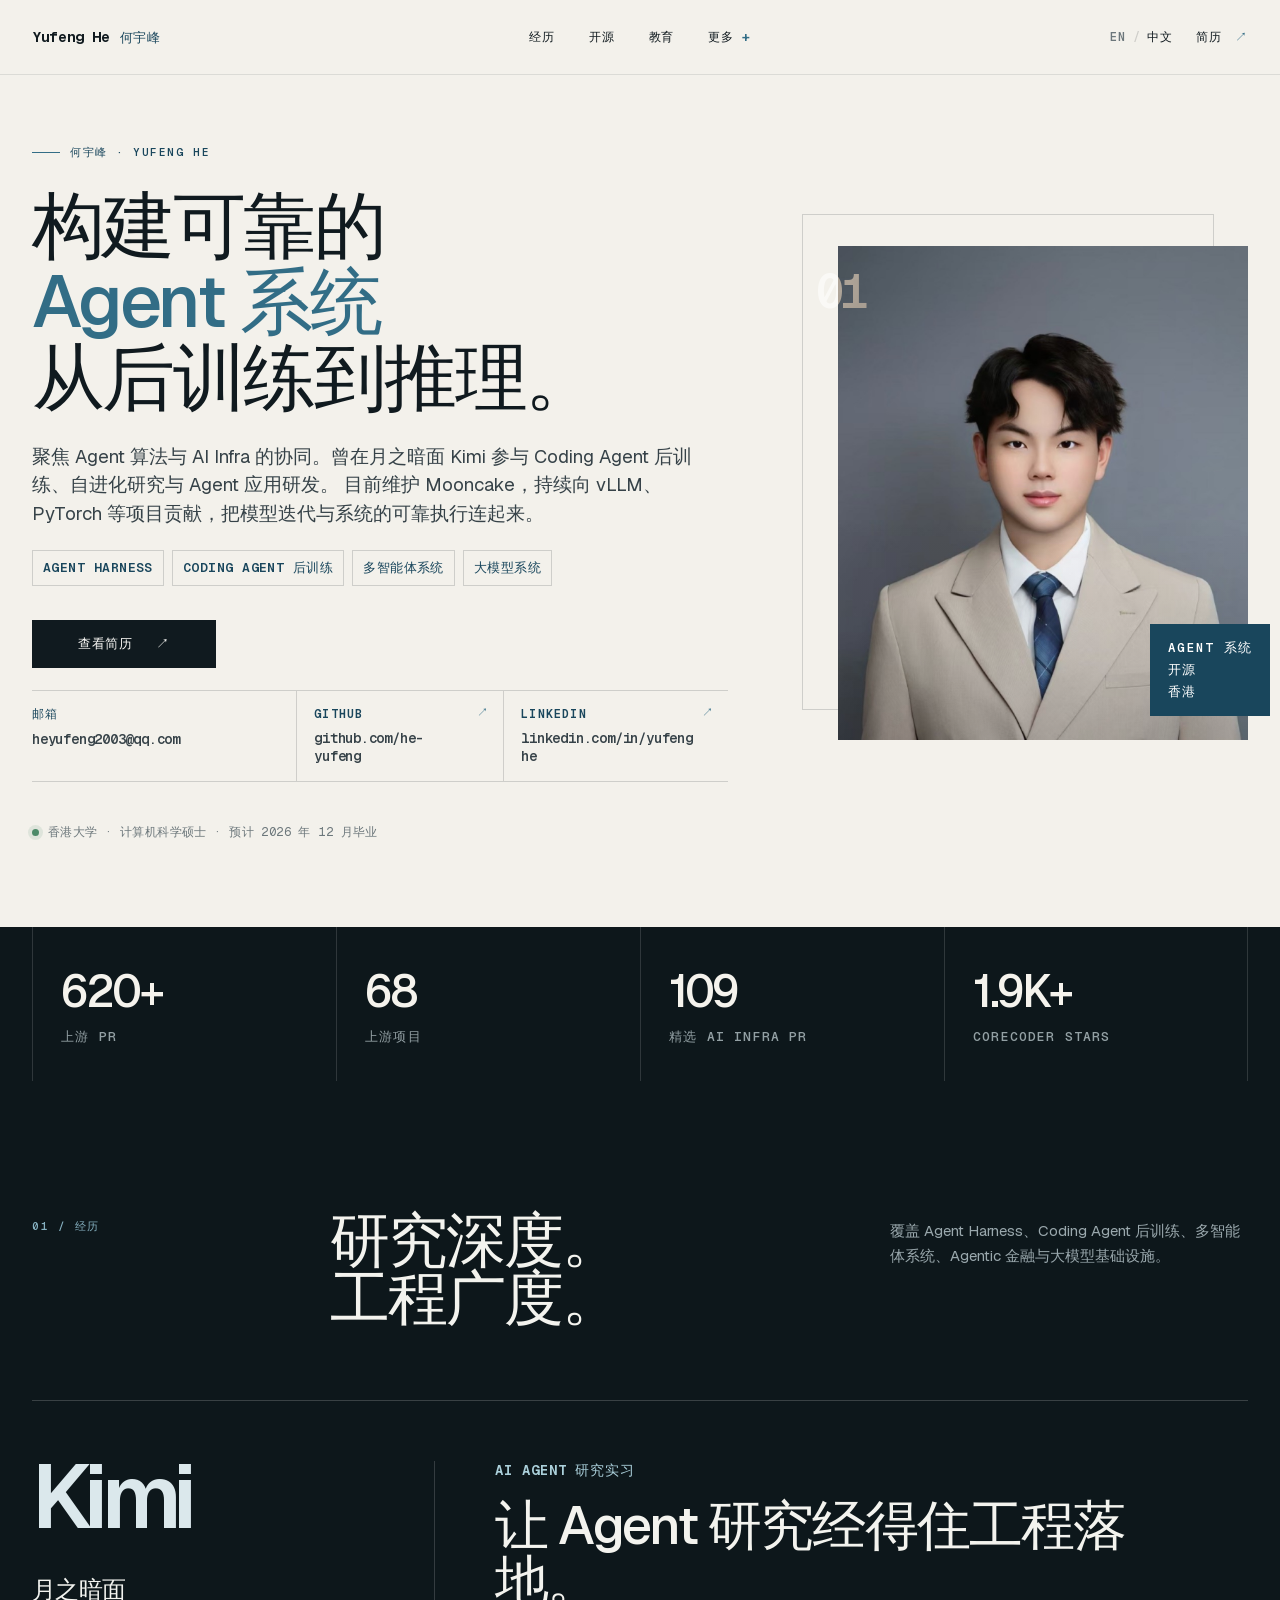
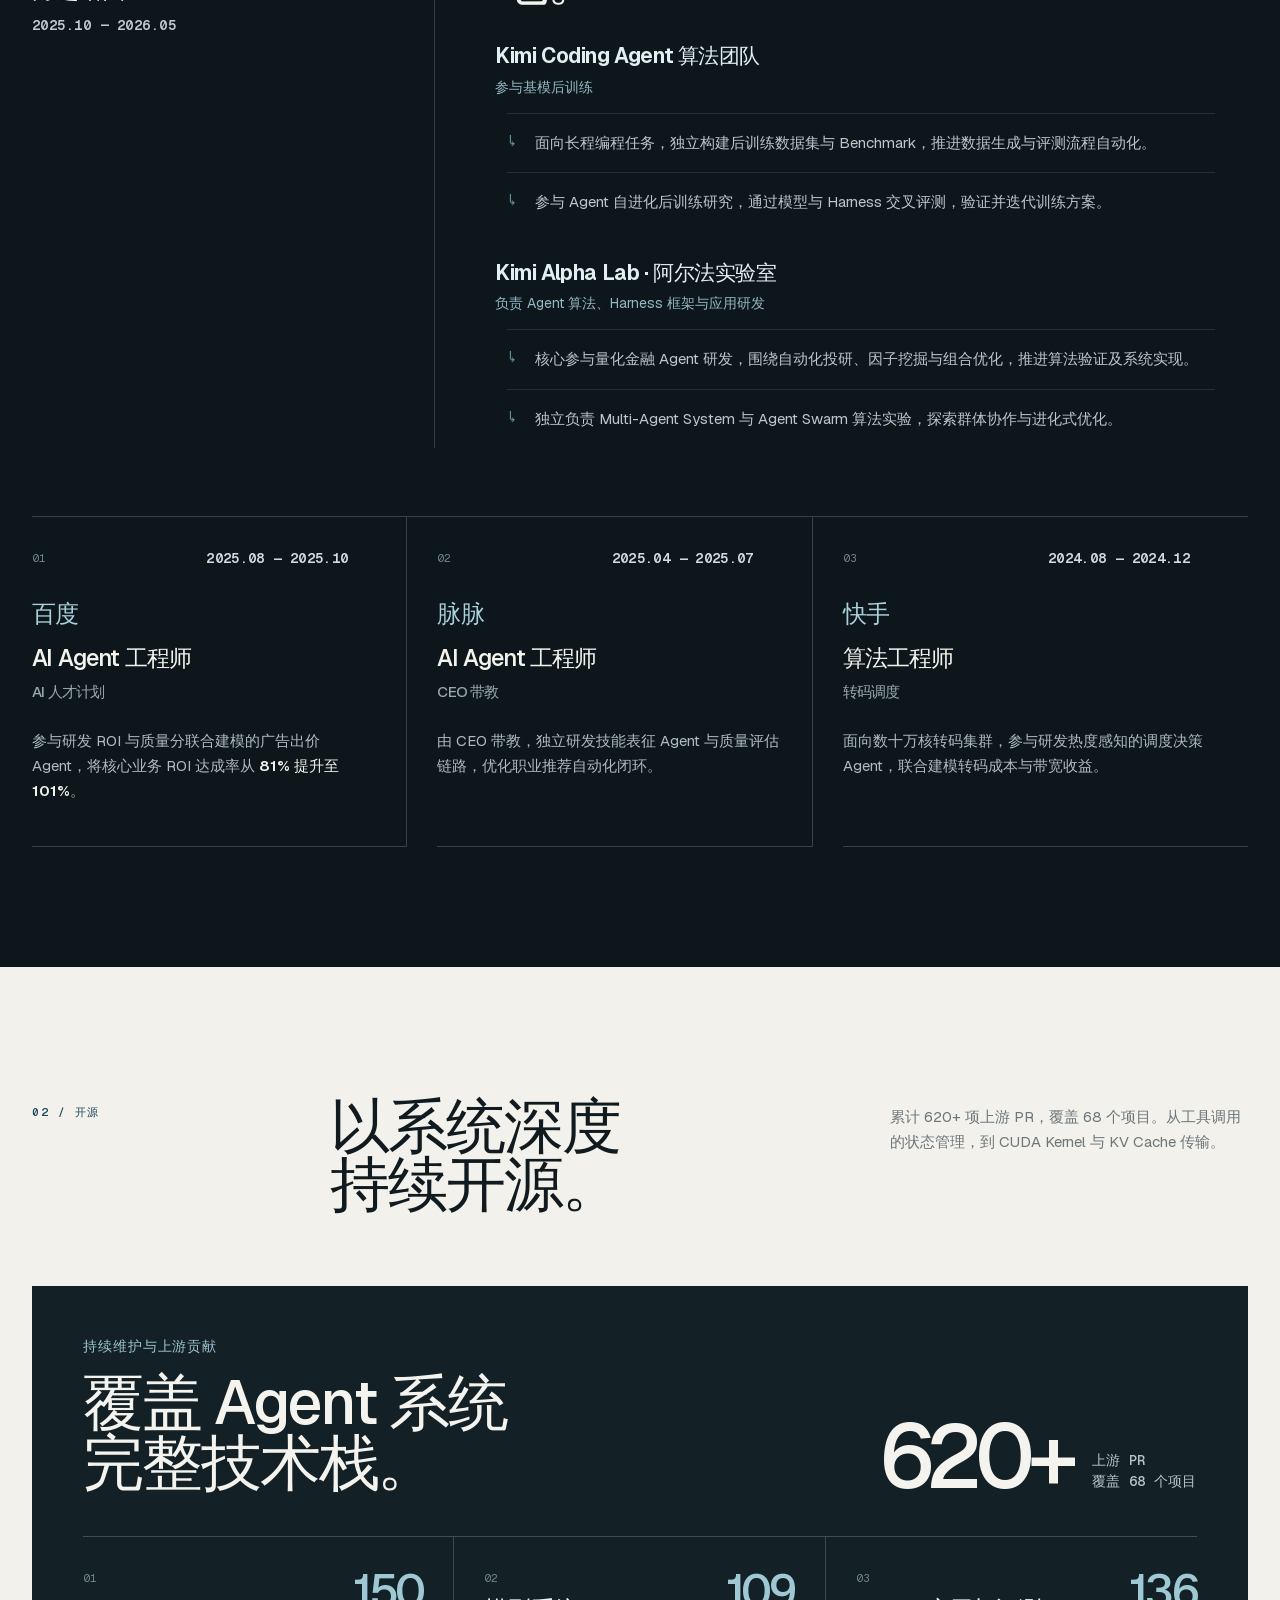
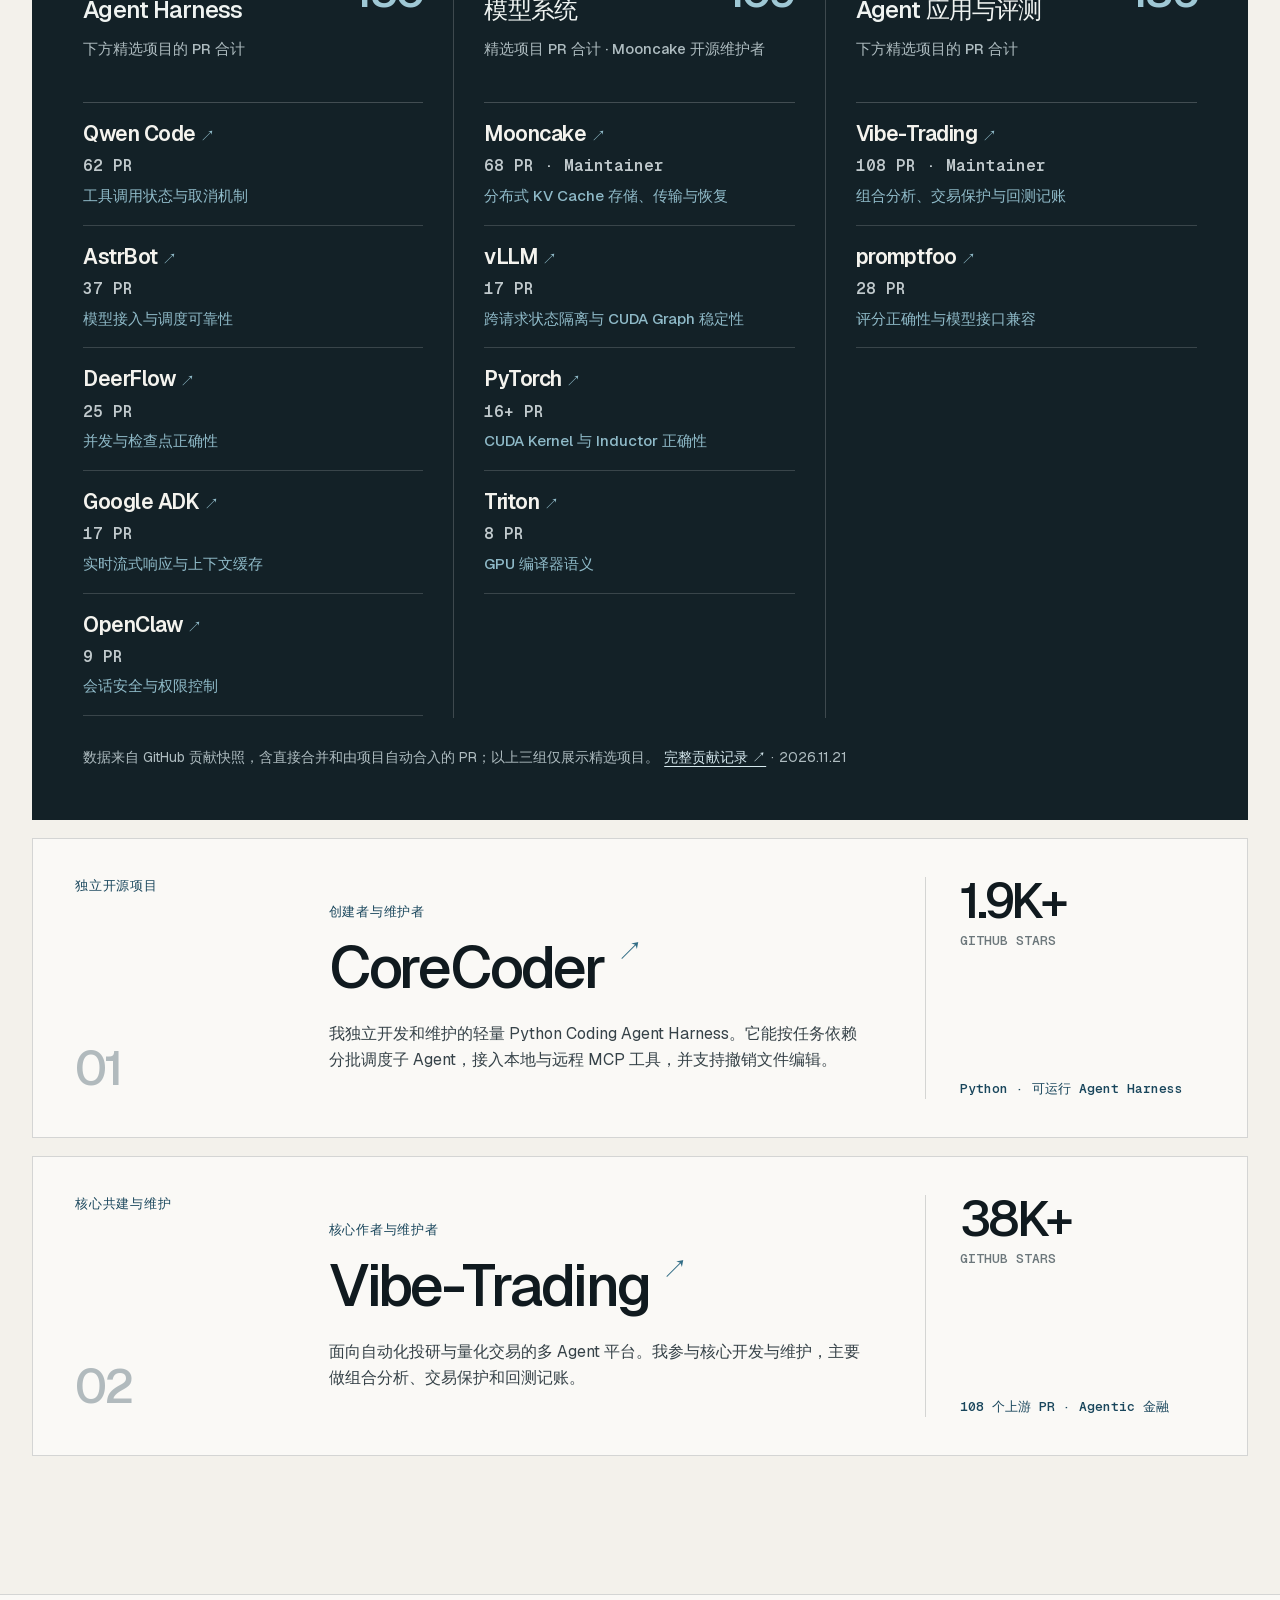
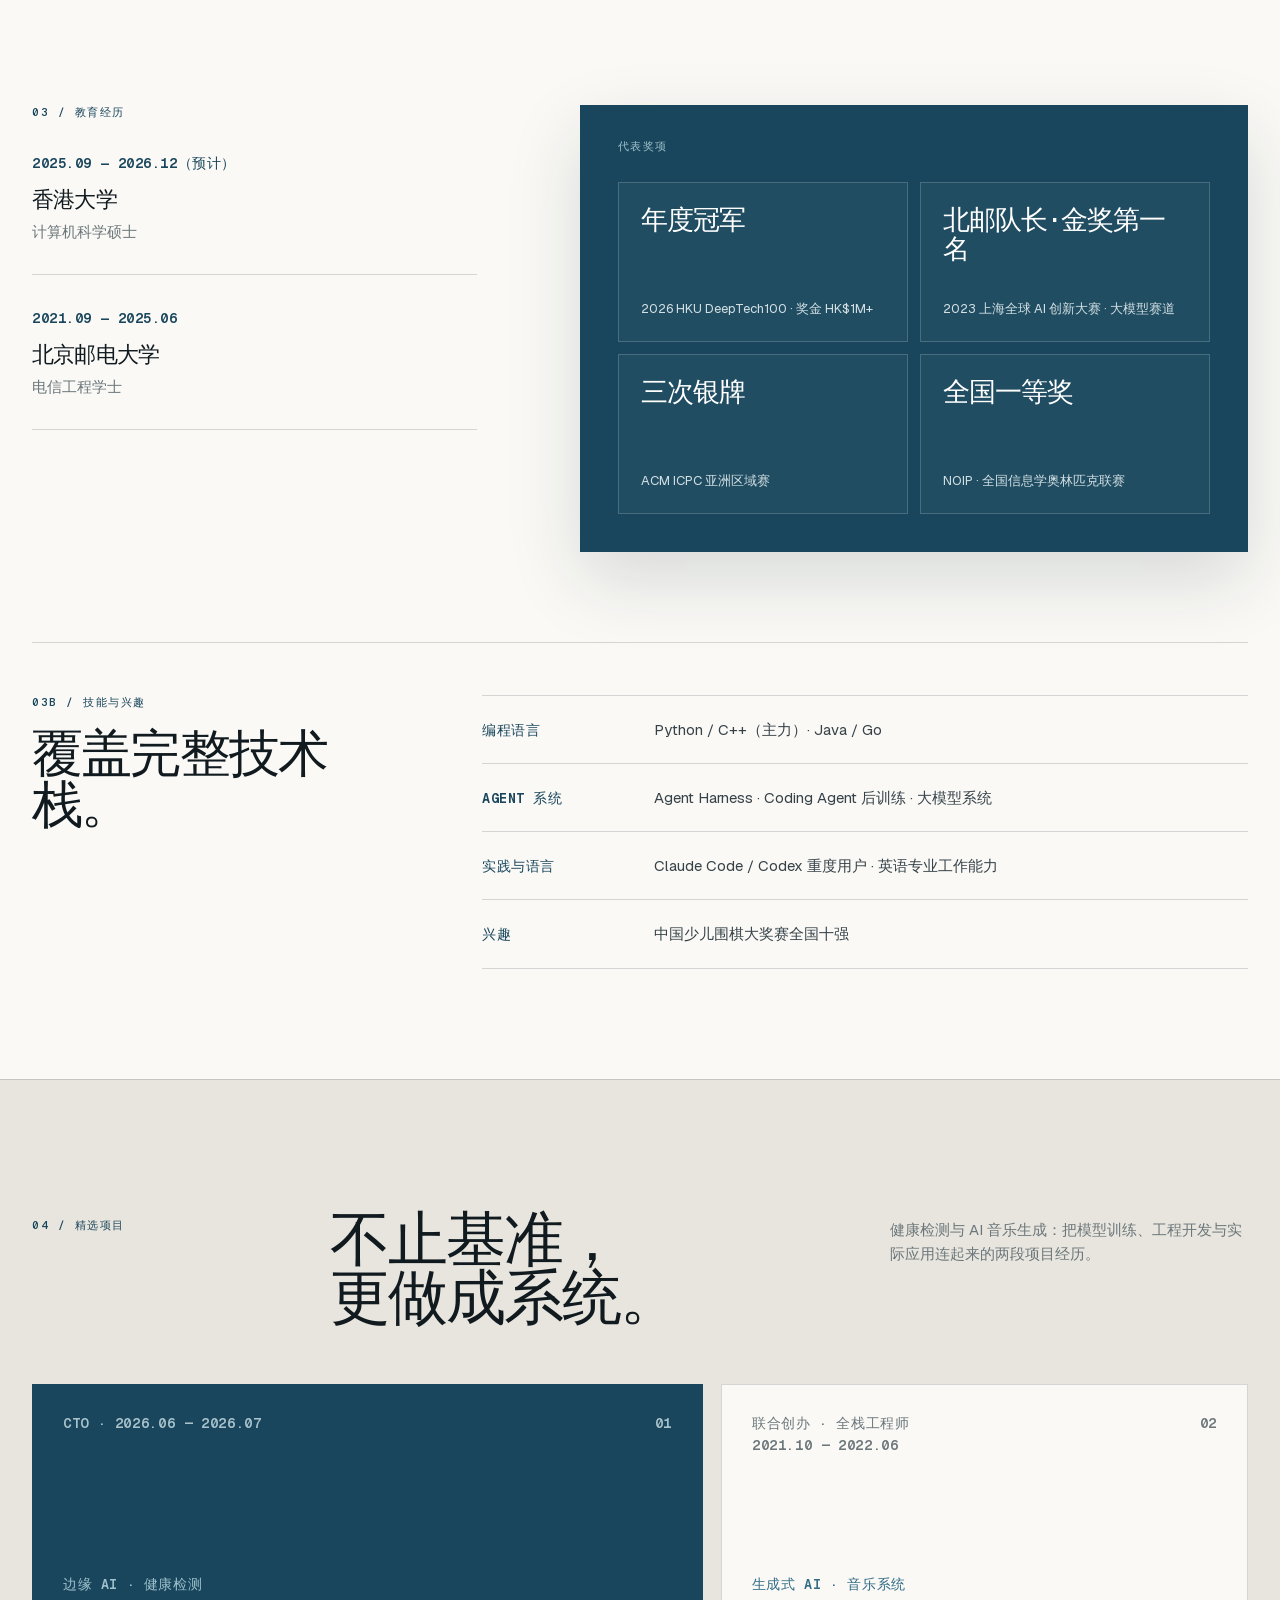
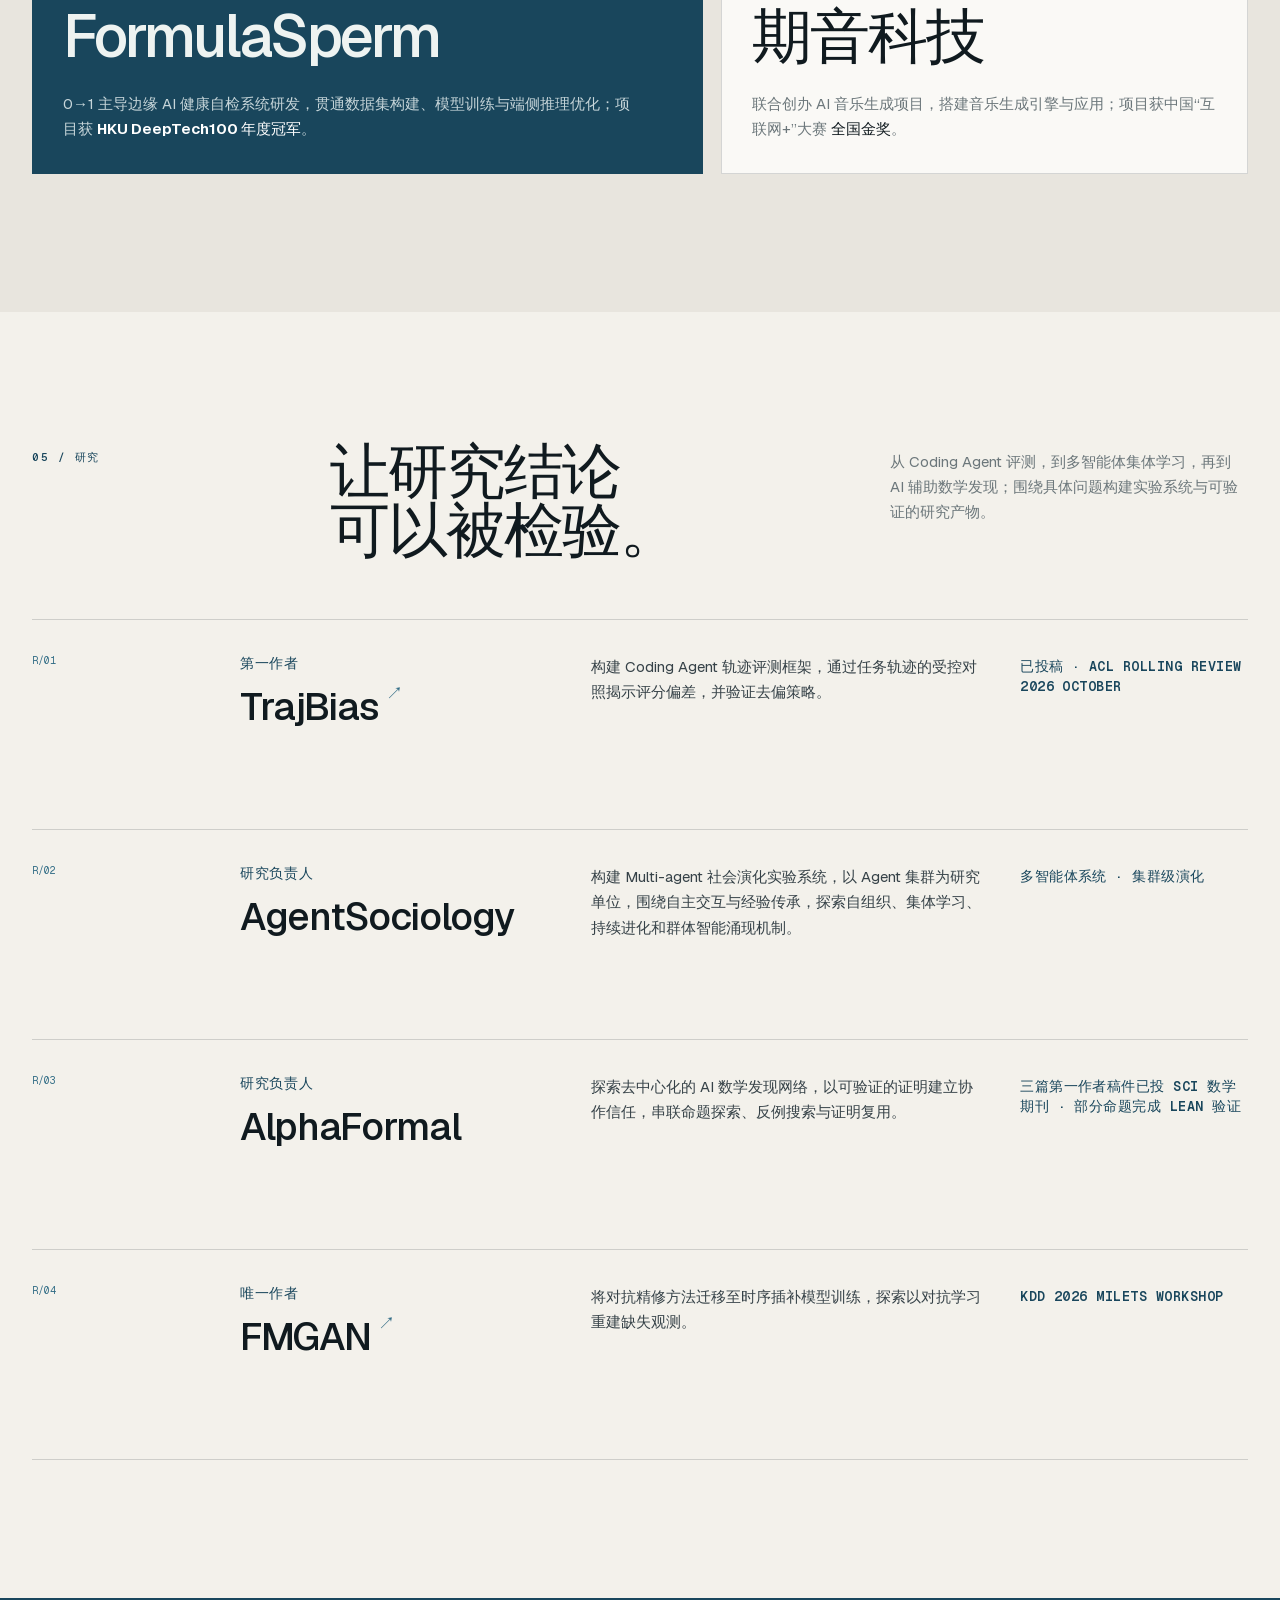
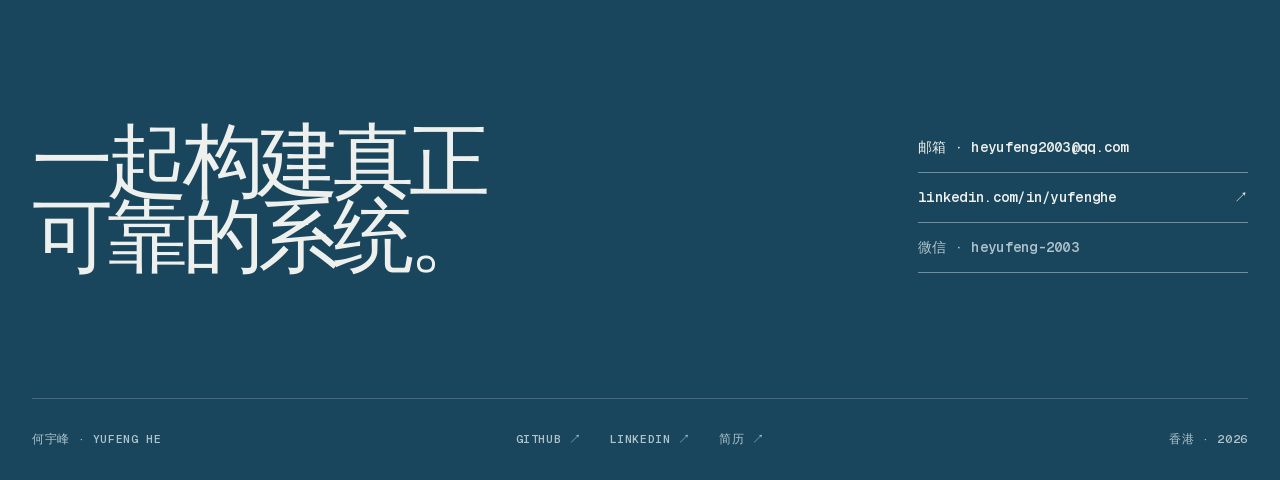
==== commit 546dcd34: "Refresh bilingual portfolio contributions" ====
--- a/zh/index.html
+++ b/zh/index.html
@@ -4,7 +4,7 @@
   <meta charset="utf-8">
   <meta name="viewport" content="width=device-width, initial-scale=1">
   <title>何宇峰 — 从后训练到推理的 Agent 系统</title>
-  <meta name="description" content="曾在月之暗面 Kimi 实习研究 Agent，现为 Mooncake 开源维护者；累计 580+ 项上游贡献，覆盖十余个 AI 项目。">
+  <meta name="description" content="曾在月之暗面 Kimi 实习研究 Agent，现为 Mooncake 开源维护者；累计 620+ 项上游 PR，覆盖 68 个项目。">
   <meta name="keywords" content="Yufeng He,何宇峰,AI Agent Systems,Coding Agent,LLM Infrastructure,Mooncake,vLLM,CoreCoder">
   <meta name="author" content="Yufeng He">
   <meta name="robots" content="index, follow">
@@ -15,7 +15,7 @@
   <meta property="og:type" content="profile">
   <meta property="og:site_name" content="Yufeng He">
   <meta property="og:title" content="何宇峰 — 从后训练到推理的 Agent 系统">
-  <meta property="og:description" content="Mooncake 开源维护者 · 曾在 Kimi 实习研究 Agent · 580+ 项已合并或落地主干的上游贡献。">
+  <meta property="og:description" content="Mooncake 开源维护者 · 曾在 Kimi 实习研究 Agent · 620+ 项上游 PR。">
   <meta property="og:url" content="https://heyufeng.me/zh/">
   <meta property="og:locale" content="zh_CN">
   <meta property="og:locale:alternate" content="en_US">
@@ -26,12 +26,12 @@
   <meta property="og:image:alt" content="何宇峰 — 从后训练到推理的 Agent 系统">
   <meta name="twitter:card" content="summary_large_image">
   <meta name="twitter:title" content="何宇峰 — 从后训练到推理的 Agent 系统">
-  <meta name="twitter:description" content="Mooncake 开源维护者 · 曾在 Kimi 实习研究 Agent · 580+ 项已合并或落地主干的上游贡献。">
+  <meta name="twitter:description" content="Mooncake 开源维护者 · 曾在 Kimi 实习研究 Agent · 620+ 项上游 PR。">
   <meta name="twitter:image" content="https://heyufeng.me/og-agent-systems.png">
   <meta name="twitter:image:alt" content="何宇峰 — 从后训练到推理的 Agent 系统">
   <link rel="icon" href="../favicon.jpg">
   <link rel="apple-touch-icon" href="../favicon.jpg">
   <link rel="stylesheet" href="../site.css?v=20261106-resume-v1">
 </head>
-<body><main lang="zh-CN"><script type="application/ld+json">{"@context":"https://schema.org","@type":"Person","name":"何宇峰","alternateName":"Yufeng He","url":"https://heyufeng.me/zh/","email":"heyufeng2003@qq.com","image":"https://heyufeng.me/yufeng-he.jpg","alumniOf":[{"@type":"CollegeOrUniversity","name":"北京邮电大学"}],"affiliation":{"@type":"CollegeOrUniversity","name":"香港大学"},"sameAs":["https://github.com/he-yufeng","https://www.linkedin.com/in/yufenghe/"]}</script><header class="site-header"><nav class="shell nav" aria-label="主导航"><a class="wordmark" href="#top" aria-label="何宇峰，返回首页"><span class="wordmark-en">Yufeng He</span><span class="wordmark-zh">何宇峰</span></a><div class="nav-links"><a href="#experience">经历</a><a href="#open-source">开源</a><a href="#education">教育</a><details class="nav-profile"><summary>更多 <span aria-hidden="true">+</span></summary><div class="nav-dropdown"><a href="#experience"><span>01</span>经历</a><a href="#open-source"><span>02</span>开源</a><a href="#education"><span>03</span>教育与奖项</a><a href="#projects"><span>04</span>精选项目</a><a href="#research"><span>05</span>研究</a><a href="#skills"><span>03B</span>技能与兴趣</a><a href="#contact"><span>—</span>联系方式</a></div></details></div><div class="nav-utilities"><div class="language-switcher" aria-label="语言"><a href="../">EN</a><span aria-hidden="true">/</span><a href="#top" aria-current="page">中文</a></div><a class="nav-resume" href="../Yufeng-He-Resume.pdf?v=20261106-v1" target="_blank" rel="noreferrer">简历 <span aria-hidden="true">↗</span></a></div></nav></header><section class="hero shell" id="top"><div class="hero-copy"><p class="eyebrow"><span></span> 何宇峰 · Yufeng He</p><h1>构建可靠的<span>Agent 系统</span>从后训练到推理。</h1><p class="hero-lede">聚焦 Agent 算法与 AI Infra 的协同。曾在月之暗面 Kimi 参与 Coding Agent 后训练、自进化研究与 Agent 应用研发。 目前维护 Mooncake，持续向 vLLM、PyTorch 等项目贡献，把模型迭代与系统的可靠执行连起来。</p><div class="hero-focus" aria-label="主要方向"><span>Agent Harness</span><span>Coding Agent 后训练</span><span>多智能体系统</span><span>大模型系统</span></div><div class="hero-actions"><a class="button button-primary button-resume" href="../Yufeng-He-Resume.pdf?v=20261106-v1" target="_blank" rel="noreferrer">查看简历 <span>↗</span></a></div><div class="hero-contacts" aria-label="联系方式"><div class="hero-contact hero-contact-email"><span>邮箱</span><strong>heyufeng2003@qq.com</strong></div><a class="hero-contact" href="https://github.com/he-yufeng" target="_blank" rel="noreferrer"><span>GitHub</span><strong>github.com/he-yufeng</strong><i aria-hidden="true">↗</i></a><a class="hero-contact" href="https://www.linkedin.com/in/yufenghe/" target="_blank" rel="noreferrer"><span>LinkedIn</span><strong>linkedin.com/in/yufenghe</strong><i aria-hidden="true">↗</i></a></div><div class="hero-note"><span class="status-dot"></span>香港大学 · 计算机科学硕士 · 预计 2026 年 12 月毕业</div></div><div class="portrait-stage" aria-label="何宇峰肖像"><div class="portrait-frame"><img src="../yufeng-he.jpg" alt="何宇峰" fetchPriority="high"/></div><div class="portrait-index" aria-hidden="true">01</div><div class="portrait-caption"><span>Agent 系统</span><span>开源</span><span>香港</span></div></div></section><section class="signal-strip" aria-label="代表性数据"><div class="shell signal-grid"><div class="signal"><strong>580+</strong><span>已合入上游贡献</span></div><div class="signal"><strong>154+</strong><span>Agent Harness PR</span></div><div class="signal"><strong>100+</strong><span>模型系统贡献</span></div><div class="signal"><strong>1.8K+</strong><span>CoreCoder Stars</span></div></div></section><section class="section shell opensource-section"><div class="section-heading" id="open-source"><p class="section-index">02 / 开源</p><h2>以系统深度<br/>持续开源。</h2><p>累计 580+ 项上游贡献，覆盖十余个 AI 项目。从工具调用的状态管理，到 CUDA Kernel 与 KV Cache 传输。</p></div><div class="opensource-stack"><article class="opensource-record"><header class="opensource-record-head"><div><p class="opensource-kicker">持续维护与上游贡献</p><h3>覆盖 Agent 系统<br/>完整技术栈。</h3></div><div class="opensource-total"><strong>580+</strong><span>已合并或落地主干的 PR<br/>覆盖十余个 AI 项目</span></div></header><div class="contribution-tracks"><section class="contribution-track" aria-labelledby="agent-infra-title-zh"><div class="track-heading"><div><span>01</span><h4 id="agent-infra-title-zh">Agent Harness</h4></div><strong>154+</strong></div><p class="track-context">已合入的代码、测试与工具贡献</p><div class="track-list" aria-label="Agent Harness 贡献"><div class="track-row"><a href="https://github.com/QwenLM/qwen-code/pulls?q=is%3Apr+is%3Amerged+author%3Ahe-yufeng" target="_blank" rel="noreferrer">Qwen Code<!-- --> <span>↗</span></a><span>50+ PR</span><strong>工具调用状态与取消机制</strong></div><div class="track-row"><a href="https://github.com/bytedance/deer-flow/pulls?q=is%3Apr+is%3Amerged+author%3Ahe-yufeng" target="_blank" rel="noreferrer">DeerFlow<!-- --> <span>↗</span></a><span>25 PR</span><strong>并发与检查点正确性</strong></div><div class="track-row"><a href="https://github.com/microsoft/agent-framework/pulls?q=is%3Apr+is%3Amerged+author%3Ahe-yufeng" target="_blank" rel="noreferrer">Microsoft Agent Framework<!-- --> <span>↗</span></a><span>35 PR</span><strong>Agent 循环与状态边界</strong></div><div class="track-row"><a href="https://github.com/openclaw/openclaw/pulls?q=is%3Apr+is%3Amerged+author%3Ahe-yufeng" target="_blank" rel="noreferrer">OpenClaw<!-- --> <span>↗</span></a><span>9 PR</span><strong>会话安全与权限控制</strong></div><div class="track-row"><a href="https://github.com/AstrBotDevs/AstrBot/pulls?q=is%3Apr+is%3Amerged+author%3Ahe-yufeng" target="_blank" rel="noreferrer">AstrBot<!-- --> <span>↗</span></a><span>35+ PR</span><strong>模型接入与调度可靠性</strong></div></div></section><section class="contribution-track" aria-labelledby="inference-title-zh"><div class="track-heading"><div><span>02</span><h4 id="inference-title-zh">模型系统</h4></div><strong>100+</strong></div><p class="track-context">代码、测试与工具 · Mooncake 开源维护者</p><div class="track-list" aria-label="推理系统贡献"><div class="track-row"><a href="https://github.com/kvcache-ai/Mooncake/pulls?q=is%3Apr+is%3Amerged+author%3Ahe-yufeng" target="_blank" rel="noreferrer">Mooncake<!-- --> <span>↗</span></a><span>60+ PR · Maintainer</span><strong>分布式 KV Cache 存储与传输</strong></div><div class="track-row"><a href="https://github.com/vllm-project/vllm/pulls?q=is%3Apr+is%3Amerged+author%3Ahe-yufeng" target="_blank" rel="noreferrer">vLLM<!-- --> <span>↗</span></a><span>17 PR</span><strong>跨请求状态隔离与 CUDA Graph 稳定性</strong></div><div class="track-row"><a href="https://github.com/pytorch/pytorch/commits/main/?author=he-yufeng" target="_blank" rel="noreferrer">PyTorch<!-- --> <span>↗</span></a><span>16 PR · 已落地主干</span><strong>CUDA Kernel 与 Inductor 正确性</strong></div><div class="track-row"><a href="https://github.com/triton-lang/triton/pulls?q=is%3Apr+is%3Amerged+author%3Ahe-yufeng" target="_blank" rel="noreferrer">Triton<!-- --> <span>↗</span></a><span>8 PR</span><strong>GPU 编译器语义</strong></div></div></section><section class="contribution-track" aria-labelledby="agent-apps-title-zh"><div class="track-heading"><div><span>03</span><h4 id="agent-apps-title-zh">Agent 应用</h4></div><strong>80+</strong></div><p class="track-context">上游 PR</p><div class="track-list" aria-label="Agent 应用贡献"><div class="track-row"><a href="https://github.com/HKUDS/Vibe-Trading/pulls?q=is%3Apr+is%3Amerged+author%3Ahe-yufeng" target="_blank" rel="noreferrer">Vibe-Trading<!-- --> <span>↗</span></a><span>80+ PR · Maintainer</span><strong>组合分析、交易保护与回测记账</strong></div></div></section></div><p class="opensource-source">按当前简历的保守口径展示，含直接合并及机器人落地主干的 PR · <a href="https://github.com/he-yufeng#open-source-contributions" target="_blank" rel="noreferrer">完整贡献记录 ↗</a> · <time dateTime="2026-11-06">2026.11.06</time></p></article><article class="owned-project" data-ownership="independent"><div class="owned-project-index"><span>独立开源项目</span><strong>01</strong></div><div class="owned-project-copy"><p>创建者与维护者</p><h3><a href="https://github.com/he-yufeng/CoreCoder" target="_blank" rel="noreferrer">CoreCoder <span>↗</span></a></h3><p>独立设计并开发轻量 Python Coding Agent 核心引擎，融合任务规划、分层上下文与多 Agent 协作，提供可直接运行和扩展的 Agent Harness。</p></div><div class="owned-project-meta"><div><strong>1.8K+</strong><span>GitHub Stars</span></div><p>Python · 可运行 Agent Harness</p></div></article><article class="owned-project" data-ownership="co-maintained"><div class="owned-project-index"><span>核心共建与维护</span><strong>02</strong></div><div class="owned-project-copy"><p>核心作者与维护者</p><h3><a href="https://github.com/HKUDS/Vibe-Trading" target="_blank" rel="noreferrer">Vibe-Trading <span>↗</span></a></h3><p>Multi-agent 自动化投研与量化交易平台，连接金融分析、策略研究与交易工作流。</p></div><div class="owned-project-meta"><div><strong>37K+</strong><span>GitHub Stars</span></div><p>80+ 个已合并 PR · Agentic 金融</p></div></article></div></section><section class="experience-section"><div class="shell section experience-inner" id="experience"><div class="section-heading section-heading-light"><p class="section-index">01 / 经历</p><h2>研究深度。<br/>工程广度。</h2><p>覆盖 Agent Harness、Coding Agent 后训练、多智能体系统、Agentic 金融与大模型基础设施。</p></div><article class="experience-feature"><div class="experience-identity"><p class="company-mark">Kimi</p><div class="experience-brand"><span>月之暗面</span><time>2025.10 — 2026.05</time></div></div><div class="experience-content"><p class="role-label">AI Agent 研究实习</p><h3>让 Agent 研究经得住工程落地。</h3><section class="experience-team" aria-labelledby="kimi-coding-team-zh"><h4 id="kimi-coding-team-zh">Kimi Coding Agent 算法团队</h4><p>参与基模后训练</p><ul><li>面向长程编程任务，独立构建后训练数据集与 Benchmark，推进数据生成与评测流程自动化。</li><li>参与 Agent 自进化后训练研究，通过模型与 Harness 交叉评测，验证并迭代训练方案。</li></ul></section><section class="experience-team" aria-labelledby="kimi-alpha-team-zh"><h4 id="kimi-alpha-team-zh">Kimi Alpha Lab · 阿尔法实验室</h4><p>负责 Agent 算法、Harness 框架与应用研发</p><ul><li>核心参与量化金融 Agent 研发，围绕自动化投研、因子挖掘与组合优化，推进算法验证及系统实现。</li><li>独立负责 Multi-Agent System 与 Agent Swarm 算法实验，探索群体协作与进化式优化。</li></ul></section></div></article><div class="experience-list"><article><div class="entry-topline"><span>01</span><time>2025.08 — 2025.10</time></div><p class="entry-company">百度</p><h3>AI Agent 工程师<br/><span>AI 人才计划</span></h3><p>参与研发 ROI 与质量分联合建模的广告出价 Agent，将核心业务 ROI 达成率从 <strong>81% 提升至 101%</strong>。</p></article><article><div class="entry-topline"><span>02</span><time>2025.04 — 2025.07</time></div><p class="entry-company">脉脉</p><h3>AI Agent 工程师<br/><span>CEO 带教</span></h3><p>由 CEO 带教，独立研发技能表征 Agent 与质量评估链路，优化职业推荐自动化闭环。</p></article><article><div class="entry-topline"><span>03</span><time>2024.08 — 2024.12</time></div><p class="entry-company">快手</p><h3>算法工程师<br/><span>转码调度</span></h3><p>面向数十万核转码集群，参与研发热度感知的调度决策 Agent，联合建模转码成本与带宽收益。</p></article></div></div></section><section class="section shell research-section"><div class="section-heading research-heading" id="research"><p class="section-index">05 / 研究</p><h2>让研究结论<br/>可以被检验。</h2><p>从 Coding Agent 评测，到多智能体集体学习，再到 AI 辅助数学发现；围绕具体问题构建实验系统与可验证的研究产物。</p></div><div class="research-list"><article><div class="research-index">R/01</div><div><p class="research-role">第一作者</p><h3><a href="https://github.com/he-yufeng/TrajBias" target="_blank" rel="noreferrer">TrajBias<!-- --> <span>↗</span></a></h3></div><p class="research-copy">构建 Coding Agent 轨迹评测框架，通过任务轨迹的受控对照揭示评分偏差，并验证去偏策略。</p><p class="research-meta">已投稿 · ACL Rolling Review 2026 October</p></article><article><div class="research-index">R/02</div><div><p class="research-role">研究负责人</p><h3>AgentSociology</h3></div><p class="research-copy">构建 Multi-agent 社会演化实验系统，以 Agent 集群为研究单位，围绕自主交互与经验传承，探索自组织、集体学习、持续进化和群体智能涌现机制。</p><p class="research-meta">多智能体系统 · 集群级演化</p></article><article><div class="research-index">R/03</div><div><p class="research-role">研究负责人</p><h3>AlphaFormal</h3></div><p class="research-copy">探索去中心化的 AI 数学发现网络，以可验证的证明建立协作信任，串联命题探索、反例搜索与证明复用。</p><p class="research-meta">三篇第一作者稿件已投 SCI 数学期刊 · 部分命题完成 Lean 验证</p></article><article><div class="research-index">R/04</div><div><p class="research-role">唯一作者</p><h3><a href="https://github.com/he-yufeng/adversarial-refinement-imputation" target="_blank" rel="noreferrer">FMGAN<!-- --> <span>↗</span></a></h3></div><p class="research-copy">将对抗精修方法迁移至时序插补模型训练，探索以对抗学习重建缺失观测。</p><p class="research-meta">KDD 2026 MiLeTS Workshop</p></article></div></section><section class="venture-section"><div class="shell section" id="projects"><div class="section-heading venture-heading"><p class="section-index">04 / 精选项目</p><h2>不止基准，<br/>更做成系统。</h2><p>健康检测与 AI 音乐生成：把模型训练、工程开发与实际应用连起来的两段项目经历。</p></div><div class="venture-grid"><article class="venture-card venture-card-primary"><div class="venture-topline"><span>CTO · 2026.06 — 2026.07</span><span>01</span></div><div><p>边缘 AI · 健康检测</p><h3>FormulaSperm</h3><p>0→1 主导边缘 AI 健康自检系统研发，贯通数据集构建、模型训练与端侧推理优化；项目获 <strong>HKU DeepTech100 年度冠军</strong>。</p></div></article><article class="venture-card"><div class="venture-topline"><span>联合创办 · 全栈工程师<br/>2021.10 — 2022.06</span><span>02</span></div><div><p>生成式 AI · 音乐系统</p><h3>期音科技</h3><p>联合创办 AI 音乐生成项目，搭建音乐生成引擎与应用；项目获中国“互联网+”大赛 <strong>全国金奖</strong>。</p></div></article></div></div></section><section class="credentials-section"><div class="shell credentials-grid" id="education"><div><p class="section-index">03 / 教育经历</p><div class="education-entry"><span>2025.09 — 2026.12（预计）</span><h3>香港大学</h3><p>计算机科学硕士</p></div><div class="education-entry"><span>2021.09 — 2025.06</span><h3>北京邮电大学</h3><p>电信工程学士</p></div></div><div class="honors-column"><p class="section-index">代表奖项</p><ul><li><strong>年度冠军</strong><span>2026 HKU DeepTech100 · 奖金 HK$1M+</span></li><li><strong>北邮队长 · 金奖第一名</strong><span>2023 上海全球 AI 创新大赛 · 大模型赛道</span></li><li><strong>三次银牌</strong><span>ACM ICPC 亚洲区域赛</span></li><li><strong>全国一等奖</strong><span>NOIP · 全国信息学奥林匹克联赛</span></li></ul></div></div><div class="shell skills-panel" id="skills"><div class="skills-intro"><p class="section-index">03B / 技能与兴趣</p><h3>覆盖完整技术栈。</h3></div><div class="skills-groups"><div><span>编程语言</span><p>Python / C++（主力）· Java / Go</p></div><div><span>Agent 系统</span><p>Agent Harness · Coding Agent 后训练 · 大模型系统</p></div><div><span>实践与语言</span><p>Claude Code / Codex 重度用户 · 英语专业工作能力</p></div><div><span>兴趣</span><p>中国少儿围棋大奖赛全国十强</p></div></div></div></section><footer class="footer"><div class="shell footer-top" id="contact"><p>一起构建真正<br/>可靠的系统。</p><div class="footer-contact"><span class="footer-email">邮箱 · heyufeng2003@qq.com</span><a href="https://www.linkedin.com/in/yufenghe/" target="_blank" rel="noreferrer">linkedin.com/in/yufenghe <span>↗</span></a><span>微信 · heyufeng-2003</span></div></div><div class="shell footer-bottom"><span>何宇峰 · Yufeng He</span><div><a href="https://github.com/he-yufeng" target="_blank" rel="noreferrer">GitHub ↗</a><a href="https://www.linkedin.com/in/yufenghe/" target="_blank" rel="noreferrer">LinkedIn ↗</a><a href="../Yufeng-He-Resume.pdf?v=20261106-v1" target="_blank" rel="noreferrer">简历 ↗</a></div><span>香港 · 2026</span></div></footer></main></body>
+<body><main lang="zh-CN"><script type="application/ld+json">{"@context":"https://schema.org","@type":"Person","name":"何宇峰","alternateName":"Yufeng He","url":"https://heyufeng.me/zh/","email":"heyufeng2003@qq.com","image":"https://heyufeng.me/yufeng-he.jpg","alumniOf":[{"@type":"CollegeOrUniversity","name":"北京邮电大学"}],"affiliation":{"@type":"CollegeOrUniversity","name":"香港大学"},"sameAs":["https://github.com/he-yufeng","https://www.linkedin.com/in/yufenghe/"]}</script><header class="site-header"><nav class="shell nav" aria-label="主导航"><a class="wordmark" href="#top" aria-label="何宇峰，返回首页"><span class="wordmark-en">Yufeng He</span><span class="wordmark-zh">何宇峰</span></a><div class="nav-links"><a href="#experience">经历</a><a href="#open-source">开源</a><a href="#education">教育</a><details class="nav-profile"><summary>更多 <span aria-hidden="true">+</span></summary><div class="nav-dropdown"><a href="#experience"><span>01</span>经历</a><a href="#open-source"><span>02</span>开源</a><a href="#education"><span>03</span>教育与奖项</a><a href="#projects"><span>04</span>精选项目</a><a href="#research"><span>05</span>研究</a><a href="#skills"><span>03B</span>技能与兴趣</a><a href="#contact"><span>—</span>联系方式</a></div></details></div><div class="nav-utilities"><div class="language-switcher" aria-label="语言"><a href="../">EN</a><span aria-hidden="true">/</span><a href="#top" aria-current="page">中文</a></div><a class="nav-resume" href="../Yufeng-He-Resume.pdf?v=20261106-v1" target="_blank" rel="noreferrer">简历 <span aria-hidden="true">↗</span></a></div></nav></header><section class="hero shell" id="top"><div class="hero-copy"><p class="eyebrow"><span></span> 何宇峰 · Yufeng He</p><h1>构建可靠的<span>Agent 系统</span>从后训练到推理。</h1><p class="hero-lede">聚焦 Agent 算法与 AI Infra 的协同。曾在月之暗面 Kimi 参与 Coding Agent 后训练、自进化研究与 Agent 应用研发。 目前维护 Mooncake，持续向 vLLM、PyTorch 等项目贡献，把模型迭代与系统的可靠执行连起来。</p><div class="hero-focus" aria-label="主要方向"><span>Agent Harness</span><span>Coding Agent 后训练</span><span>多智能体系统</span><span>大模型系统</span></div><div class="hero-actions"><a class="button button-primary button-resume" href="../Yufeng-He-Resume.pdf?v=20261106-v1" target="_blank" rel="noreferrer">查看简历 <span>↗</span></a></div><div class="hero-contacts" aria-label="联系方式"><div class="hero-contact hero-contact-email"><span>邮箱</span><strong>heyufeng2003@qq.com</strong></div><a class="hero-contact" href="https://github.com/he-yufeng" target="_blank" rel="noreferrer"><span>GitHub</span><strong>github.com/he-yufeng</strong><i aria-hidden="true">↗</i></a><a class="hero-contact" href="https://www.linkedin.com/in/yufenghe/" target="_blank" rel="noreferrer"><span>LinkedIn</span><strong>linkedin.com/in/yufenghe</strong><i aria-hidden="true">↗</i></a></div><div class="hero-note"><span class="status-dot"></span>香港大学 · 计算机科学硕士 · 预计 2026 年 12 月毕业</div></div><div class="portrait-stage" aria-label="何宇峰肖像"><div class="portrait-frame"><img src="../yufeng-he.jpg" alt="何宇峰" fetchPriority="high"/></div><div class="portrait-index" aria-hidden="true">01</div><div class="portrait-caption"><span>Agent 系统</span><span>开源</span><span>香港</span></div></div></section><section class="signal-strip" aria-label="代表性数据"><div class="shell signal-grid"><div class="signal"><strong>620+</strong><span>上游 PR</span></div><div class="signal"><strong>68</strong><span>上游项目</span></div><div class="signal"><strong>109</strong><span>精选 AI Infra PR</span></div><div class="signal"><strong>1.9K+</strong><span>CoreCoder Stars</span></div></div></section><section class="section shell opensource-section"><div class="section-heading" id="open-source"><p class="section-index">02 / 开源</p><h2>以系统深度<br/>持续开源。</h2><p>累计 <!-- -->620+<!-- --> 项上游 PR，覆盖 <!-- -->68<!-- --> 个项目。从工具调用的状态管理，到 CUDA Kernel 与 KV Cache 传输。</p></div><div class="opensource-stack"><article class="opensource-record"><header class="opensource-record-head"><div><p class="opensource-kicker">持续维护与上游贡献</p><h3>覆盖 Agent 系统<br/>完整技术栈。</h3></div><div class="opensource-total"><strong>620+</strong><span>上游 PR<br/>覆盖 <!-- -->68<!-- --> 个项目</span></div></header><div class="contribution-tracks"><section class="contribution-track" aria-labelledby="agent-infra-title-zh"><div class="track-heading"><div><span>01</span><h4 id="agent-infra-title-zh">Agent Harness</h4></div><strong>150</strong></div><p class="track-context">下方精选项目的 PR 合计</p><div class="track-list" aria-label="Agent Harness 贡献"><div class="track-row"><a href="https://github.com/QwenLM/qwen-code/pulls?q=is%3Apr+is%3Amerged+author%3Ahe-yufeng" target="_blank" rel="noreferrer">Qwen Code<!-- --> <span>↗</span></a><span>62 PR</span><strong>工具调用状态与取消机制</strong></div><div class="track-row"><a href="https://github.com/AstrBotDevs/AstrBot/pulls?q=is%3Apr+is%3Amerged+author%3Ahe-yufeng" target="_blank" rel="noreferrer">AstrBot<!-- --> <span>↗</span></a><span>37 PR</span><strong>模型接入与调度可靠性</strong></div><div class="track-row"><a href="https://github.com/bytedance/deer-flow/pulls?q=is%3Apr+is%3Amerged+author%3Ahe-yufeng" target="_blank" rel="noreferrer">DeerFlow<!-- --> <span>↗</span></a><span>25 PR</span><strong>并发与检查点正确性</strong></div><div class="track-row"><a href="https://github.com/google/adk-python/pulls?q=is%3Apr+author%3Ahe-yufeng" target="_blank" rel="noreferrer">Google ADK<!-- --> <span>↗</span></a><span>17 PR</span><strong>实时流式响应与上下文缓存</strong></div><div class="track-row"><a href="https://github.com/openclaw/openclaw/pulls?q=is%3Apr+is%3Amerged+author%3Ahe-yufeng" target="_blank" rel="noreferrer">OpenClaw<!-- --> <span>↗</span></a><span>9 PR</span><strong>会话安全与权限控制</strong></div></div></section><section class="contribution-track" aria-labelledby="inference-title-zh"><div class="track-heading"><div><span>02</span><h4 id="inference-title-zh">模型系统</h4></div><strong>109</strong></div><p class="track-context">精选项目 PR 合计 · Mooncake 开源维护者</p><div class="track-list" aria-label="推理系统贡献"><div class="track-row"><a href="https://github.com/kvcache-ai/Mooncake/pulls?q=is%3Apr+is%3Amerged+author%3Ahe-yufeng" target="_blank" rel="noreferrer">Mooncake<!-- --> <span>↗</span></a><span>68 PR · Maintainer</span><strong>分布式 KV Cache 存储、传输与恢复</strong></div><div class="track-row"><a href="https://github.com/vllm-project/vllm/pulls?q=is%3Apr+is%3Amerged+author%3Ahe-yufeng" target="_blank" rel="noreferrer">vLLM<!-- --> <span>↗</span></a><span>17 PR</span><strong>跨请求状态隔离与 CUDA Graph 稳定性</strong></div><div class="track-row"><a href="https://github.com/pytorch/pytorch/commits/main/?author=he-yufeng" target="_blank" rel="noreferrer">PyTorch<!-- --> <span>↗</span></a><span>16+ PR</span><strong>CUDA Kernel 与 Inductor 正确性</strong></div><div class="track-row"><a href="https://github.com/triton-lang/triton/pulls?q=is%3Apr+is%3Amerged+author%3Ahe-yufeng" target="_blank" rel="noreferrer">Triton<!-- --> <span>↗</span></a><span>8 PR</span><strong>GPU 编译器语义</strong></div></div></section><section class="contribution-track" aria-labelledby="agent-apps-title-zh"><div class="track-heading"><div><span>03</span><h4 id="agent-apps-title-zh">Agent 应用与评测</h4></div><strong>136</strong></div><p class="track-context">下方精选项目的 PR 合计</p><div class="track-list" aria-label="Agent 应用与评测贡献"><div class="track-row"><a href="https://github.com/HKUDS/Vibe-Trading/pulls?q=is%3Apr+author%3Ahe-yufeng" target="_blank" rel="noreferrer">Vibe-Trading<!-- --> <span>↗</span></a><span>108 PR · Maintainer</span><strong>组合分析、交易保护与回测记账</strong></div><div class="track-row"><a href="https://github.com/promptfoo/promptfoo/pulls?q=is%3Apr+is%3Amerged+author%3Ahe-yufeng" target="_blank" rel="noreferrer">promptfoo<!-- --> <span>↗</span></a><span>28 PR</span><strong>评分正确性与模型接口兼容</strong></div></div></section></div><p class="opensource-source">数据来自 GitHub 贡献快照，含直接合并和由项目自动合入的 PR；以上三组仅展示精选项目。<a href="https://github.com/he-yufeng#open-source-contributions" target="_blank" rel="noreferrer">完整贡献记录 ↗</a> · <time dateTime="2026-11-21">2026.11.21</time></p></article><article class="owned-project" data-ownership="independent"><div class="owned-project-index"><span>独立开源项目</span><strong>01</strong></div><div class="owned-project-copy"><p>创建者与维护者</p><h3><a href="https://github.com/he-yufeng/CoreCoder" target="_blank" rel="noreferrer">CoreCoder <span>↗</span></a></h3><p>我独立开发和维护的轻量 Python Coding Agent Harness。它能按任务依赖分批调度子 Agent，接入本地与远程 MCP 工具，并支持撤销文件编辑。</p></div><div class="owned-project-meta"><div><strong>1.9K+</strong><span>GitHub Stars</span></div><p>Python · 可运行 Agent Harness</p></div></article><article class="owned-project" data-ownership="co-maintained"><div class="owned-project-index"><span>核心共建与维护</span><strong>02</strong></div><div class="owned-project-copy"><p>核心作者与维护者</p><h3><a href="https://github.com/HKUDS/Vibe-Trading" target="_blank" rel="noreferrer">Vibe-Trading <span>↗</span></a></h3><p>面向自动化投研与量化交易的多 Agent 平台。我参与核心开发与维护，主要做组合分析、交易保护和回测记账。</p></div><div class="owned-project-meta"><div><strong>38K+</strong><span>GitHub Stars</span></div><p>108<!-- --> 个上游 PR · Agentic 金融</p></div></article></div></section><section class="experience-section"><div class="shell section experience-inner" id="experience"><div class="section-heading section-heading-light"><p class="section-index">01 / 经历</p><h2>研究深度。<br/>工程广度。</h2><p>覆盖 Agent Harness、Coding Agent 后训练、多智能体系统、Agentic 金融与大模型基础设施。</p></div><article class="experience-feature"><div class="experience-identity"><p class="company-mark">Kimi</p><div class="experience-brand"><span>月之暗面</span><time>2025.10 — 2026.05</time></div></div><div class="experience-content"><p class="role-label">AI Agent 研究实习</p><h3>让 Agent 研究经得住工程落地。</h3><section class="experience-team" aria-labelledby="kimi-coding-team-zh"><h4 id="kimi-coding-team-zh">Kimi Coding Agent 算法团队</h4><p>参与基模后训练</p><ul><li>面向长程编程任务，独立构建后训练数据集与 Benchmark，推进数据生成与评测流程自动化。</li><li>参与 Agent 自进化后训练研究，通过模型与 Harness 交叉评测，验证并迭代训练方案。</li></ul></section><section class="experience-team" aria-labelledby="kimi-alpha-team-zh"><h4 id="kimi-alpha-team-zh">Kimi Alpha Lab · 阿尔法实验室</h4><p>负责 Agent 算法、Harness 框架与应用研发</p><ul><li>核心参与量化金融 Agent 研发，围绕自动化投研、因子挖掘与组合优化，推进算法验证及系统实现。</li><li>独立负责 Multi-Agent System 与 Agent Swarm 算法实验，探索群体协作与进化式优化。</li></ul></section></div></article><div class="experience-list"><article><div class="entry-topline"><span>01</span><time>2025.08 — 2025.10</time></div><p class="entry-company">百度</p><h3>AI Agent 工程师<br/><span>AI 人才计划</span></h3><p>参与研发 ROI 与质量分联合建模的广告出价 Agent，将核心业务 ROI 达成率从 <strong>81% 提升至 101%</strong>。</p></article><article><div class="entry-topline"><span>02</span><time>2025.04 — 2025.07</time></div><p class="entry-company">脉脉</p><h3>AI Agent 工程师<br/><span>CEO 带教</span></h3><p>由 CEO 带教，独立研发技能表征 Agent 与质量评估链路，优化职业推荐自动化闭环。</p></article><article><div class="entry-topline"><span>03</span><time>2024.08 — 2024.12</time></div><p class="entry-company">快手</p><h3>算法工程师<br/><span>转码调度</span></h3><p>面向数十万核转码集群，参与研发热度感知的调度决策 Agent，联合建模转码成本与带宽收益。</p></article></div></div></section><section class="section shell research-section"><div class="section-heading research-heading" id="research"><p class="section-index">05 / 研究</p><h2>让研究结论<br/>可以被检验。</h2><p>从 Coding Agent 评测，到多智能体集体学习，再到 AI 辅助数学发现；围绕具体问题构建实验系统与可验证的研究产物。</p></div><div class="research-list"><article><div class="research-index">R/01</div><div><p class="research-role">第一作者</p><h3><a href="https://github.com/he-yufeng/TrajBias" target="_blank" rel="noreferrer">TrajBias<!-- --> <span>↗</span></a></h3></div><p class="research-copy">构建 Coding Agent 轨迹评测框架，通过任务轨迹的受控对照揭示评分偏差，并验证去偏策略。</p><p class="research-meta">已投稿 · ACL Rolling Review 2026 October</p></article><article><div class="research-index">R/02</div><div><p class="research-role">研究负责人</p><h3>AgentSociology</h3></div><p class="research-copy">构建 Multi-agent 社会演化实验系统，以 Agent 集群为研究单位，围绕自主交互与经验传承，探索自组织、集体学习、持续进化和群体智能涌现机制。</p><p class="research-meta">多智能体系统 · 集群级演化</p></article><article><div class="research-index">R/03</div><div><p class="research-role">研究负责人</p><h3>AlphaFormal</h3></div><p class="research-copy">探索去中心化的 AI 数学发现网络，以可验证的证明建立协作信任，串联命题探索、反例搜索与证明复用。</p><p class="research-meta">三篇第一作者稿件已投 SCI 数学期刊 · 部分命题完成 Lean 验证</p></article><article><div class="research-index">R/04</div><div><p class="research-role">唯一作者</p><h3><a href="https://github.com/he-yufeng/adversarial-refinement-imputation" target="_blank" rel="noreferrer">FMGAN<!-- --> <span>↗</span></a></h3></div><p class="research-copy">将对抗精修方法迁移至时序插补模型训练，探索以对抗学习重建缺失观测。</p><p class="research-meta">KDD 2026 MiLeTS Workshop</p></article></div></section><section class="venture-section"><div class="shell section" id="projects"><div class="section-heading venture-heading"><p class="section-index">04 / 精选项目</p><h2>不止基准，<br/>更做成系统。</h2><p>健康检测与 AI 音乐生成：把模型训练、工程开发与实际应用连起来的两段项目经历。</p></div><div class="venture-grid"><article class="venture-card venture-card-primary"><div class="venture-topline"><span>CTO · 2026.06 — 2026.07</span><span>01</span></div><div><p>边缘 AI · 健康检测</p><h3>FormulaSperm</h3><p>0→1 主导边缘 AI 健康自检系统研发，贯通数据集构建、模型训练与端侧推理优化；项目获 <strong>HKU DeepTech100 年度冠军</strong>。</p></div></article><article class="venture-card"><div class="venture-topline"><span>联合创办 · 全栈工程师<br/>2021.10 — 2022.06</span><span>02</span></div><div><p>生成式 AI · 音乐系统</p><h3>期音科技</h3><p>联合创办 AI 音乐生成项目，搭建音乐生成引擎与应用；项目获中国“互联网+”大赛 <strong>全国金奖</strong>。</p></div></article></div></div></section><section class="credentials-section"><div class="shell credentials-grid" id="education"><div><p class="section-index">03 / 教育经历</p><div class="education-entry"><span>2025.09 — 2026.12（预计）</span><h3>香港大学</h3><p>计算机科学硕士</p></div><div class="education-entry"><span>2021.09 — 2025.06</span><h3>北京邮电大学</h3><p>电信工程学士</p></div></div><div class="honors-column"><p class="section-index">代表奖项</p><ul><li><strong>年度冠军</strong><span>2026 HKU DeepTech100 · 奖金 HK$1M+</span></li><li><strong>北邮队长 · 金奖第一名</strong><span>2023 上海全球 AI 创新大赛 · 大模型赛道</span></li><li><strong>三次银牌</strong><span>ACM ICPC 亚洲区域赛</span></li><li><strong>全国一等奖</strong><span>NOIP · 全国信息学奥林匹克联赛</span></li></ul></div></div><div class="shell skills-panel" id="skills"><div class="skills-intro"><p class="section-index">03B / 技能与兴趣</p><h3>覆盖完整技术栈。</h3></div><div class="skills-groups"><div><span>编程语言</span><p>Python / C++（主力）· Java / Go</p></div><div><span>Agent 系统</span><p>Agent Harness · Coding Agent 后训练 · 大模型系统</p></div><div><span>实践与语言</span><p>Claude Code / Codex 重度用户 · 英语专业工作能力</p></div><div><span>兴趣</span><p>中国少儿围棋大奖赛全国十强</p></div></div></div></section><footer class="footer"><div class="shell footer-top" id="contact"><p>一起构建真正<br/>可靠的系统。</p><div class="footer-contact"><span class="footer-email">邮箱 · heyufeng2003@qq.com</span><a href="https://www.linkedin.com/in/yufenghe/" target="_blank" rel="noreferrer">linkedin.com/in/yufenghe <span>↗</span></a><span>微信 · heyufeng-2003</span></div></div><div class="shell footer-bottom"><span>何宇峰 · Yufeng He</span><div><a href="https://github.com/he-yufeng" target="_blank" rel="noreferrer">GitHub ↗</a><a href="https://www.linkedin.com/in/yufenghe/" target="_blank" rel="noreferrer">LinkedIn ↗</a><a href="../Yufeng-He-Resume.pdf?v=20261106-v1" target="_blank" rel="noreferrer">简历 ↗</a></div><span>香港 · 2026</span></div></footer></main></body>
 </html>
